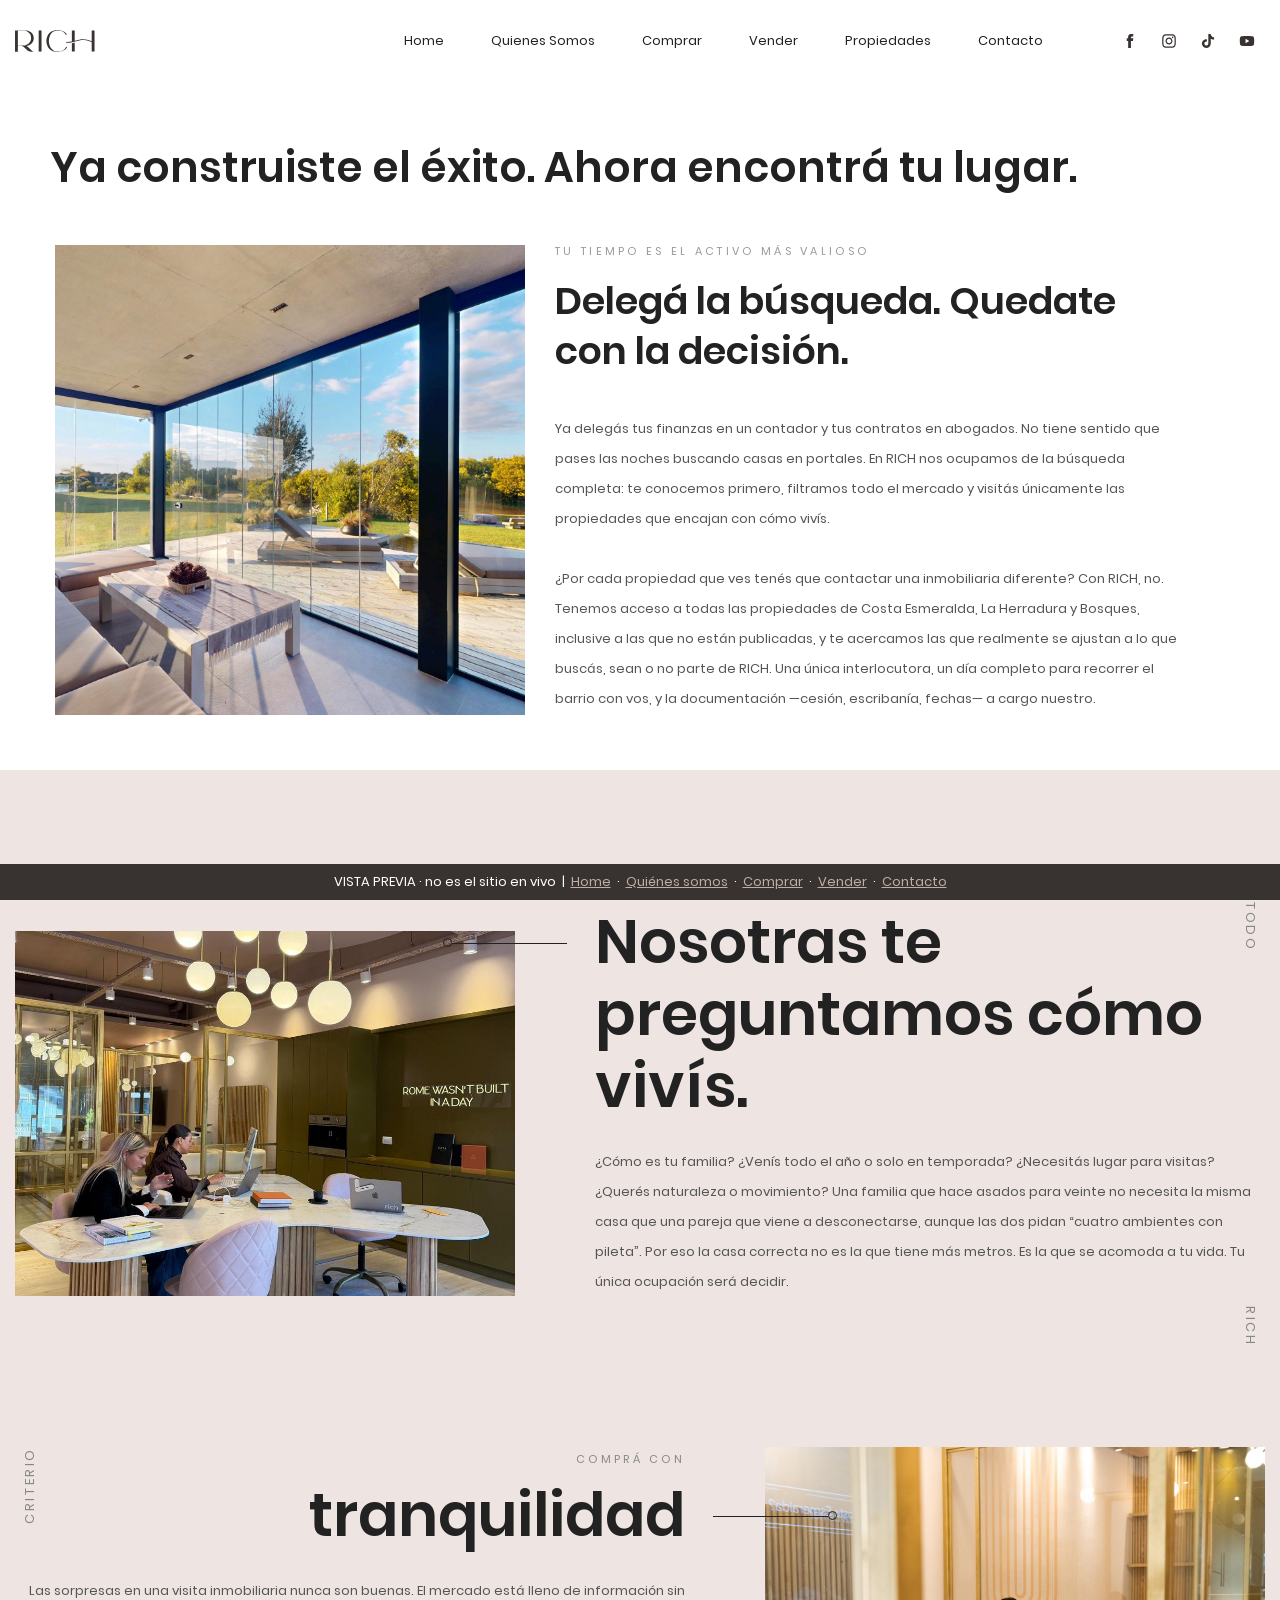
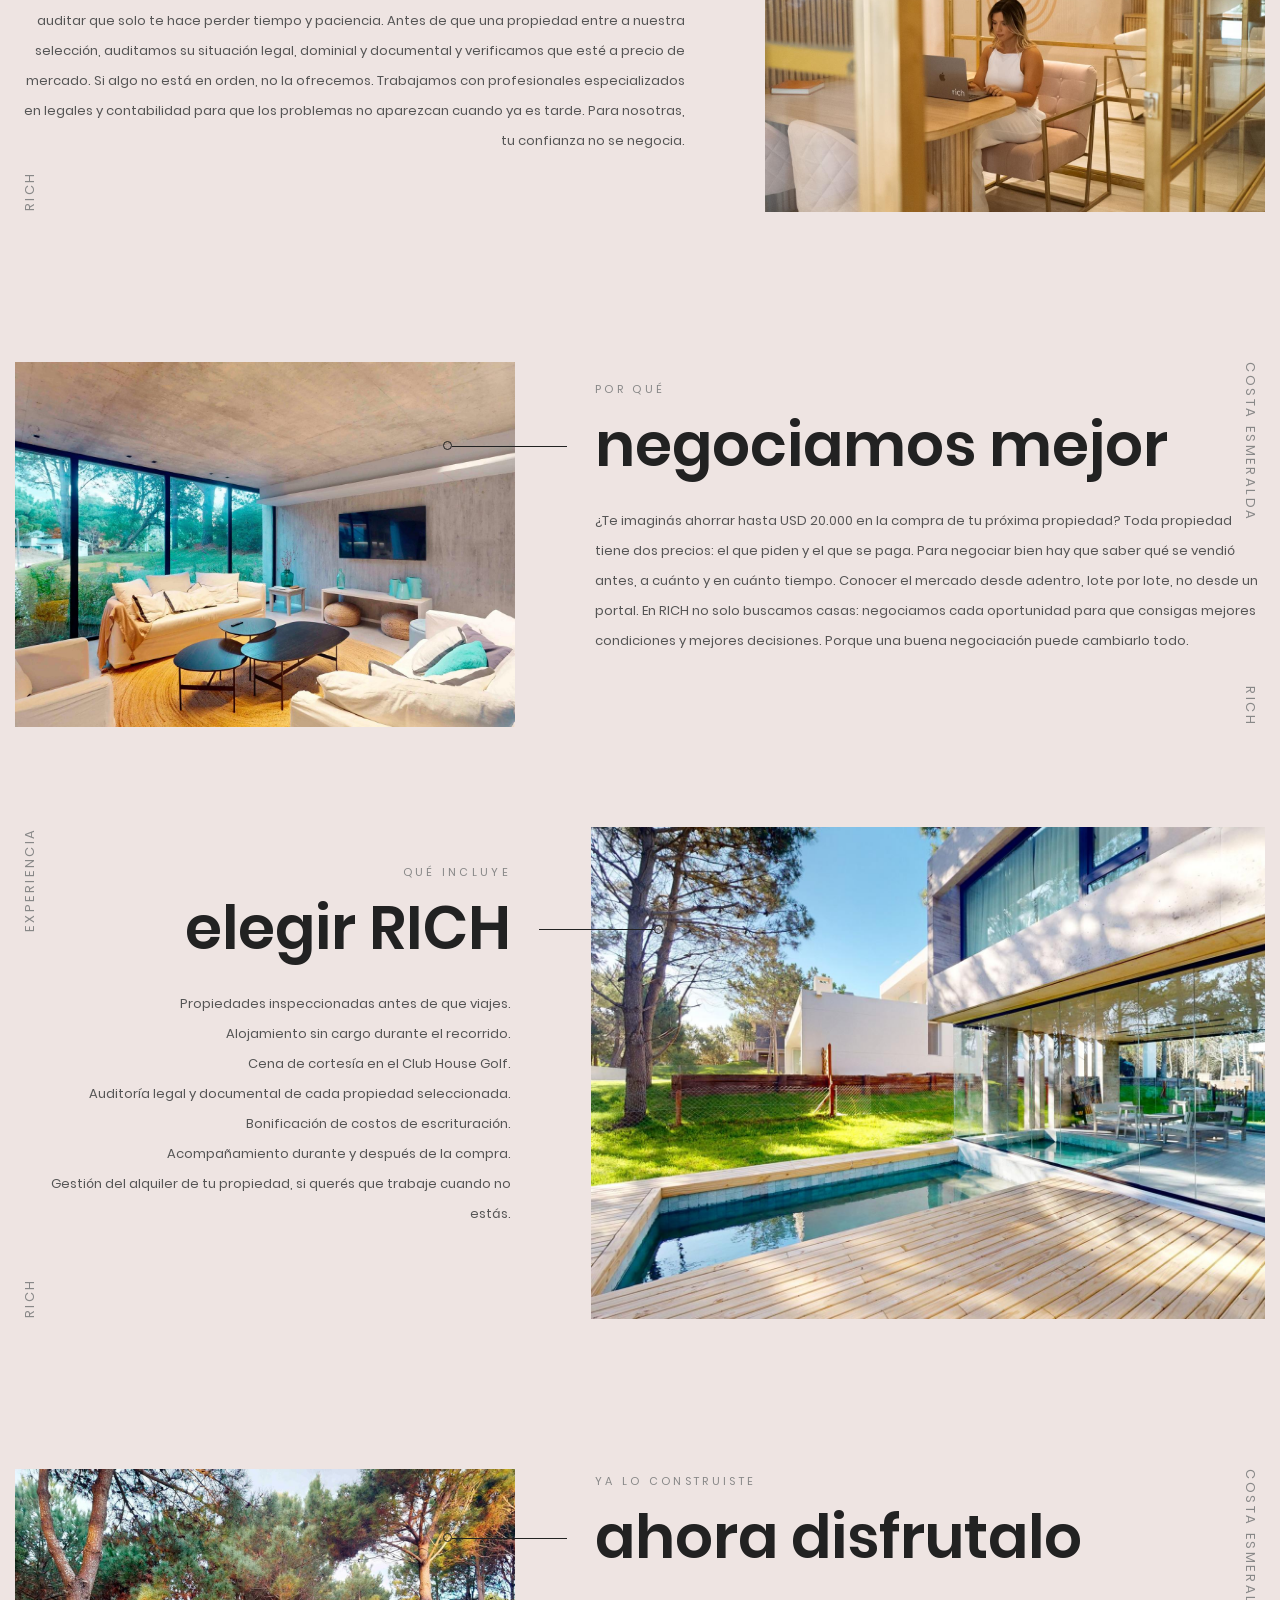
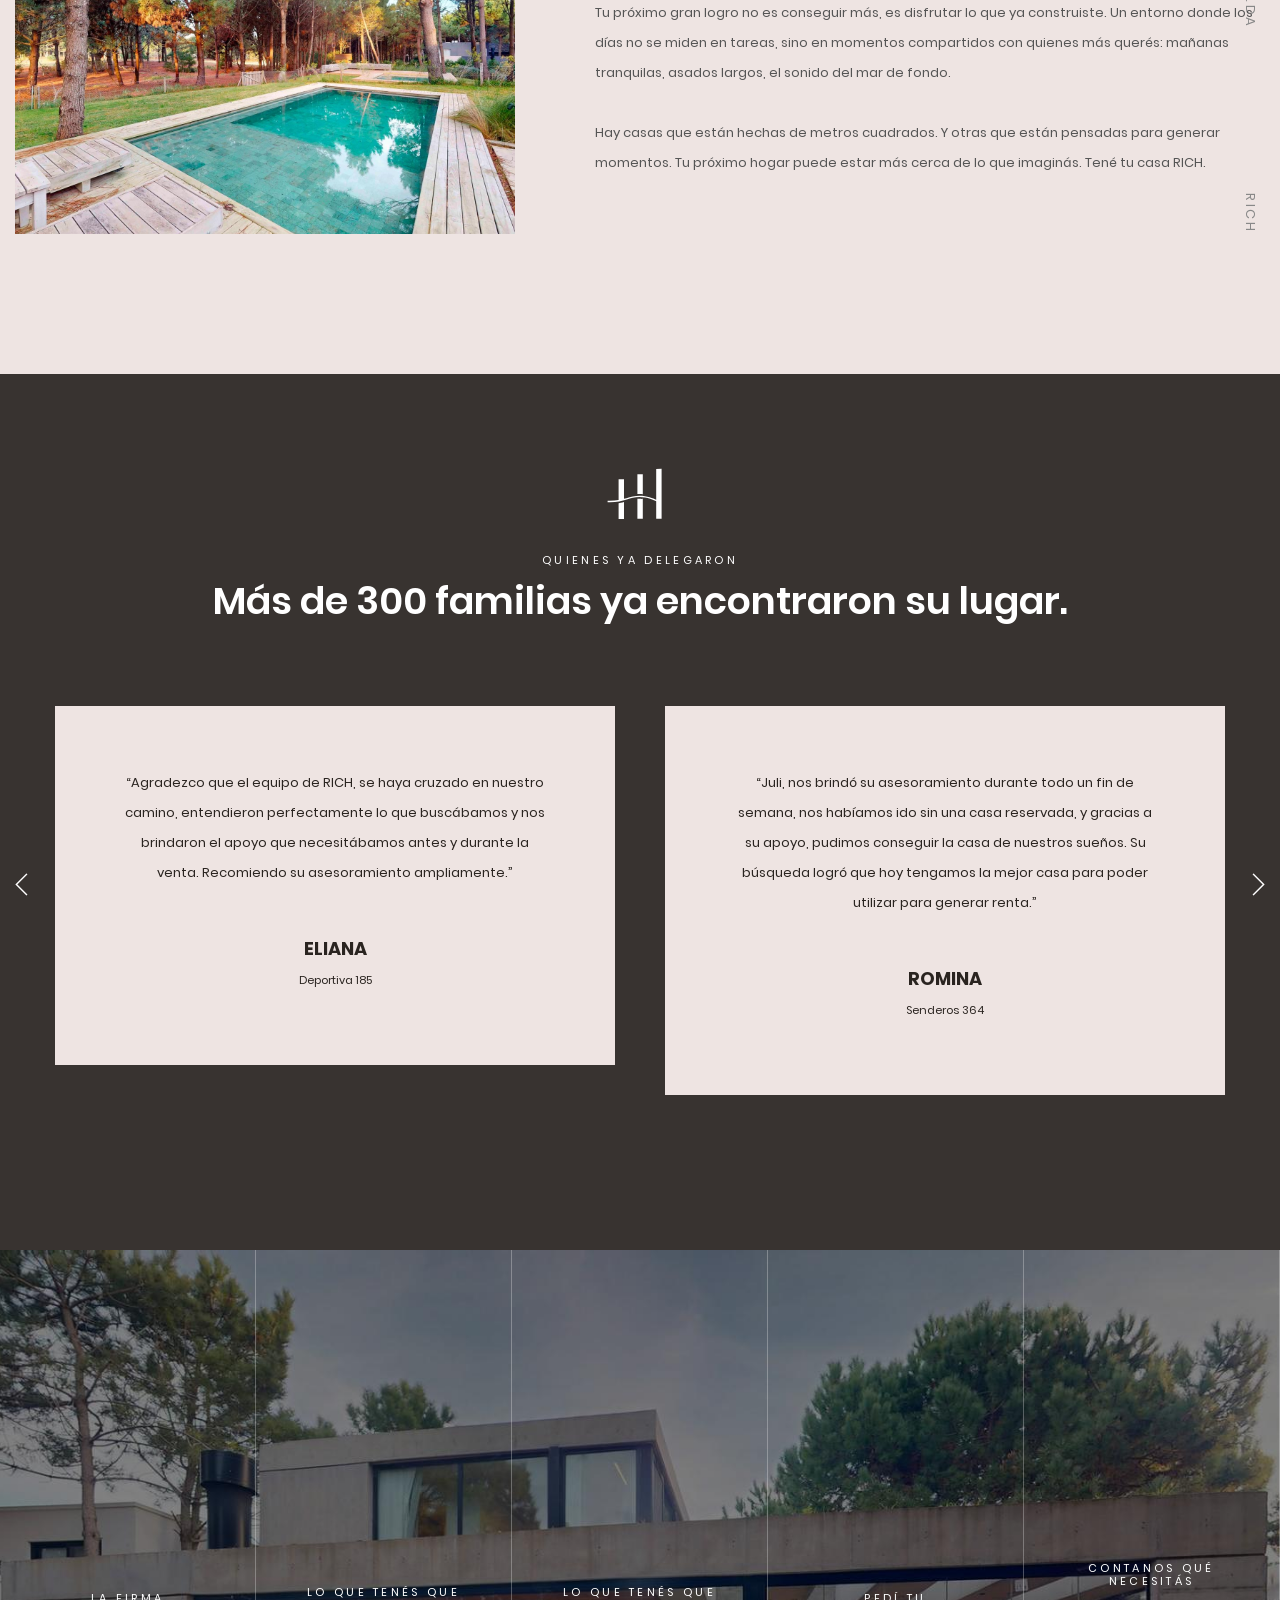
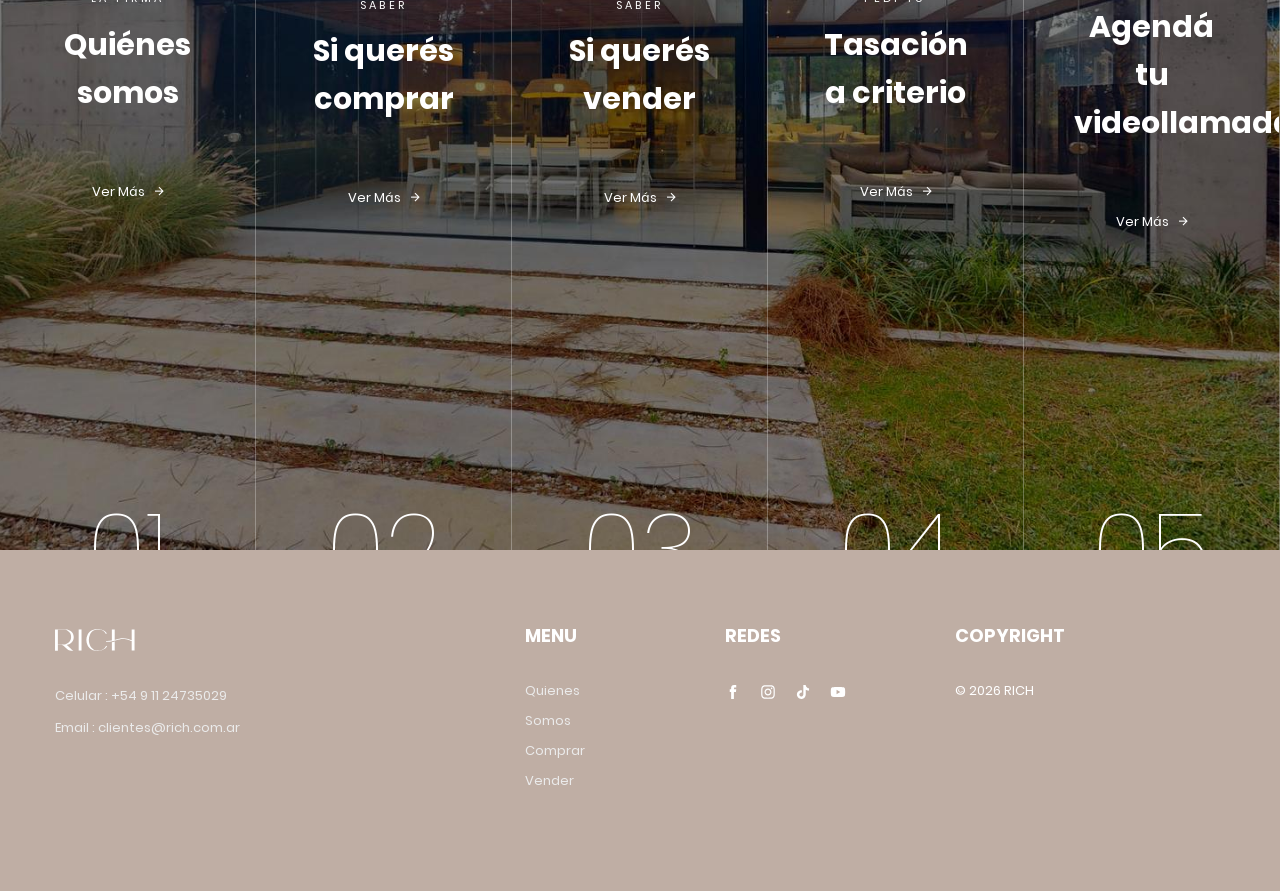
==== comprar.html @ 0009a4c0 "Vista previa somosrich.com: Home, Quiénes somos, Comprar, Vender y Contacto Co-Authored-By: Claude O" ====
<!DOCTYPE html>
<html lang="en">

<head>
            <!-- Title Page-->
        <title>Comprar · Vista previa Somos Rich</title>

        <!-- Required meta tags-->
        <meta charset="UTF-8">
        <meta name="viewport" content="width=device-width, initial-scale=1, shrink-to-fit=no">
        <meta name="description" content="Rich">
        <meta name="author" content="Rich">
        <meta name="keywords" content="Rich">
        

        <!-- Icons font CSS-->
        <link href="vendor/mdi-font/css/material-design-iconic-font.min.css" rel="stylesheet" media="all">
        <link href="vendor/font-awesome-5/css/fontawesome-all.min.css" rel="stylesheet" media="all">
        <link href="vendor/themify-font/themify-icons.css" rel="stylesheet" media="all">
        <!-- Base fonts of theme-->
        <link href="css/poppins-font.min.css" rel="stylesheet" media="all">
        <!-- Font special for pages-->

        <!-- Bootstrap CSS-->
        <link href="vendor/bootstrap-4.1/bootstrap.min.css" rel="stylesheet" media="all">

        <!-- Vendor CSS-->
        <link href="vendor/animate.css/animate.min.css" rel="stylesheet" media="all">
        <link href="vendor/css-hamburgers/hamburgers.min.css" rel="stylesheet" media="all">
        <link href="vendor/animsition/animsition.min.css" rel="stylesheet" media="all">
        <link href="vendor/slick/slick.css" rel="stylesheet" media="all">
        <link href="vendor/select2/select2.min.css" rel="stylesheet" media="all">
        <link href="vendor/revolution/css/layers.css" rel="stylesheet" />
        <link href="vendor/revolution/css/navigation.css" rel="stylesheet" />
        <link href="vendor/revolution/css/settings.css" rel="stylesheet" />

        <!-- Main CSS-->
        <link href="css/main.min.css" rel="stylesheet" media="all">
        <link href="css/custom.css" rel="stylesheet"  >

        
        <link rel="shortcut icon" href="favicon/favicon.ico">
        <link rel="apple-touch-icon" sizes="180x180" href="favicon/apple-touch-icon.png">
        <link rel="icon" type="image/png" sizes="32x32" href="favicon/favicon-32x32.png">
        <link rel="icon" type="image/png" sizes="16x16" href="favicon/favicon-16x16.png">
        <link rel="manifest" href="favicon/site.webmanifest">

       
        
    <meta name="robots" content="noindex, nofollow">
        <style>
        /* RICH 2026 - Comprar */
        .title-1,.title-2,.title-3{font-weight:600!important}
        .media-testi,.media-testi p,.media-testi .media__text,.media-testi a,.media-testi .job,.media-testi h4{color:#2a2420!important}
        #fs-container{background-image:url("assets/comprar/rich2026-tarjetas.jpg")}
        #pasos_mobile #paso_01{background-image:url("assets/rich2026-paso-01.jpg")}
        #pasos_mobile #paso_02{background-image:url("assets/rich2026-paso-02.jpg")}
        #pasos_mobile #paso_03{background-image:url("assets/rich2026-paso-03.jpg")}
        #pasos_mobile #paso_04{background-image:url("assets/rich2026-paso-04.jpg")}
        #pasos_mobile #paso_05{background-image:url("assets/rich2026-paso-05.jpg")}
    </style>
</head>

<body class="animsition js-preloader">
    
    <!-- Google Tag Manager (noscript) -->

<!-- End Google Tag Manager (noscript) -->    
    <div class="page-wrapper">
        
        <!-- HEADER-->
        <header id="header">
            <div class="header header-1 d-none d-lg-block js-header-1">
                <div class="header__bar">
                    <div class="wrap wrap--w1790">
                        <div class="container-fluid">
                            <div class="header__content">
                                <div class="logo">
                                    <a href="index.html">
                                        <img src="assets/logo-rich-gris.svg" alt="" width="80"  />
                                    </a>
                                </div>
                                <div class="header__content-right">
                                    <nav class="header-nav-menu">
                                        <ul class="menu nav-menu">
                                            <li class="menu-item">
                                                <a href="index.html">Home</a>
                                            </li>
                                            <li class="menu-item">
                                                <a href="quienes.html">Quienes Somos</a>
                                            </li>
                                            <li class="menu-item">
                                                <a href="comprar.html">Comprar</a>
                                            </li>
                                            
                                            <li class="menu-item">
                                                <a href="vender.html">Vender</a>
                                            </li>
                                            <li class="menu-item">
                                                <a href="https://www.somosrich.com/propiedades.php">Propiedades</a>
                                            </li>
                                            <li class="menu-item">
                                                <a href="contacto.html">Contacto</a>
                                            </li>
                                           
                                        </ul>
                                    </nav>
                                    <div class="header-social">
                                        <ul class="list-social">
                                            <li class="list-social__item">
                                                <a class="ic-fb" href=" https://www.facebook.com/somosrich.investmentgroup/" target="_blank">
                                                    <img src="assets/icono_facebook.svg" width="16" />
                                                </a>
                                            </li>
                                            <li class="list-social__item">
                                                <a class="ic-insta" href="https://www.instagram.com/richinvestmentgroup" target="_blank">
                                                    <img src="assets/icono_instagram.svg" width="16" />
                                                </a>
                                            </li>
                                            <li class="list-social__item">
                                                <a class="ic-twi" href="https://www.tiktok.com/@morassutjulieta" target="_blank">
                                                    <img src="assets/icono_tiktok.svg" width="16" />
                                                </a>
                                            </li>
                                            
                                            <li class="list-social__item">
                                                <a class="ic-you" href="https://www.youtube.com/@somosrich" target="_blank">
                                                    <img src="assets/icono_youtube.svg" width="16" />
                                                </a>
                                            </li>
                                            
                                        </ul>
                                    </div>
                                </div>
                            </div>
                        </div>
                    </div>
                </div>
            </div>
            <div class="header-mobile d-block d-lg-none">
                <div class="header-mobile__bar">
                    <div class="container-fluid">
                        <div class="header-mobile__bar-inner">
                            <a class="logo" href="index.html">
                                <img src="assets/logo-rich-gris.svg" alt="" width="80" />
                            </a>
                            <button class="hamburger hamburger--slider float-right" type="button">
                                <span class="hamburger-box">
                                    <span class="hamburger-inner"></span>
                                </span>
                            </button>
                        </div>
                    </div>
                </div>
                <nav class="header-nav-menu-mobile">
                    <div class="container-fluid">
                        <ul class="menu nav-menu menu-mobile">
                            <li class="menu-item">
                                <a href="index.html">Home</a>
                            </li>
                            <li class="menu-item">
                                <a href="quienes.html">Quienes Somos</a>
                            </li>
                            <li class="menu-item">
                                <a href="comprar.html">Comprar</a>
                            </li>

                            <li class="menu-item">
                                <a href="vender.html">Vender</a>
                            </li>
                            <li class="menu-item">
                                <a href="https://www.somosrich.com/propiedades.php">Propiedades</a>
                            </li>
                            <li class="menu-item">
                                <a href="contacto.html">Contacto</a>
                            </li>
                            
                        </ul>
                    </div>
                </nav>
            </div>
        </header>
        <!-- END HEADER-->
        <!-- MAIN-->
        <main id="main">

<section class="p-t-10 p-b-55">
<div class="container">
<div class="media-about">
<div class="row p-t-50 p-b-50 p-l-10 p-r-10">
<h2 class="title-2" style="font-size: 42px;">Ya construiste el éxito. Ahora encontrá tu lugar.</h2>
</div>
<div class="row">
<div class="col-lg-5">
<div class="media__img js-line">
<img alt="" src="assets/comprar/rich2026-delega.jpg"/>
</div>
</div>
<div class="col-lg-7">
<div class="media__body">
<h5 class="title-sub">TU TIEMPO ES EL ACTIVO MÁS VALIOSO</h5>
<h2 class="title-1">Delegá la búsqueda. Quedate con la decisión.</h2>
<p class="media__text" style="margin-bottom:0">Ya delegás tus finanzas en un contador y tus contratos en abogados. No tiene sentido que pases las noches buscando casas en portales. En RICH nos ocupamos de la búsqueda completa: te conocemos primero, filtramos todo el mercado y visitás únicamente las propiedades que encajan con cómo vivís.<br/><br/>¿Por cada propiedad que ves tenés que contactar una inmobiliaria diferente? Con RICH, no. Tenemos acceso a todas las propiedades de Costa Esmeralda, La Herradura y Bosques, inclusive a las que no están publicadas, y te acercamos las que realmente se ajustan a lo que buscás, sean o no parte de RICH. Una única interlocutora, un día completo para recorrer el barrio con vos, y la documentación —cesión, escribanía, fechas— a cargo nuestro.</p>
</div>
</div>
</div>
</div>
</div>
</section>

<div class="p-b-40" style="background-color: #eee4e2;">

<section class="p-t-110">
<div class="wrap wrap--w1790">
<div class="container-fluid">
<article class="media-project-3">
<div class="media__body">
<figure class="media__img">
<a href="#">
<img alt="" src="assets/comprar/rich2026-como-vivis.jpg"/>
</a>
</figure>
<span class="add">MÉTODO</span>
<span class="year">RICH</span>
<div class="media__content">
<div class="pointer"></div>
<h4 class="title-sub title-sub--c8">LAS INMOBILIARIAS TE PREGUNTAN CUÁNTOS AMBIENTES QUERÉS</h4>
<h2 class="title-3" style="text-transform: none;">Nosotras te preguntamos cómo vivís.</h2>
<p class="media__text">¿Cómo es tu familia? ¿Venís todo el año o solo en temporada? ¿Necesitás lugar para visitas? ¿Querés naturaleza o movimiento? Una familia que hace asados para veinte no necesita la misma casa que una pareja que viene a desconectarse, aunque las dos pidan “cuatro ambientes con pileta”. Por eso la casa correcta no es la que tiene más metros. Es la que se acomoda a tu vida. Tu única ocupación será decidir.</p>
</div>
</div>
</article>
</div>
</div>
</section>


<section>
<div class="wrap wrap--w1790">
<div class="container-fluid">
<article class="media-project-3 right">
<div class="media__body">
<figure class="media__img">
<a href="#">
<img alt="" src="assets/comprar/rich2026-tranquilidad.jpg"/>
</a>
</figure>
<span class="add">CRITERIO</span>
<span class="year">RICH</span>
<div class="media__content">
<div class="pointer"></div>
<h4 class="title-sub title-sub--c8">COMPRÁ CON</h4>
<h2 class="title-3" style="text-transform: none;">tranquilidad</h2>
<p class="media__text">Las sorpresas en una visita inmobiliaria nunca son buenas. El mercado está lleno de información sin auditar que solo te hace perder tiempo y paciencia. Antes de que una propiedad entre a nuestra selección, auditamos su situación legal, dominial y documental y verificamos que esté a precio de mercado. Si algo no está en orden, no la ofrecemos. Trabajamos con profesionales especializados en legales y contabilidad para que los problemas no aparezcan cuando ya es tarde. Para nosotras, tu confianza no se negocia.</p>
</div>
</div>
</article>
</div>
</div>
</section>


<section class="p-t-50">
<div class="wrap wrap--w1790">
<div class="container-fluid">
<article class="media-project-3">
<div class="media__body">
<figure class="media__img">
<a href="#">
<img alt="" src="assets/comprar/rich2026-negociamos.jpg"/>
</a>
</figure>
<span class="add">COSTA ESMERALDA</span>
<span class="year">RICH</span>
<div class="media__content">
<div class="pointer"></div>
<h4 class="title-sub title-sub--c8">POR QUÉ</h4>
<h2 class="title-3" style="text-transform: none;">negociamos mejor</h2>
<p class="media__text">¿Te imaginás ahorrar hasta USD 20.000 en la compra de tu próxima propiedad? Toda propiedad tiene dos precios: el que piden y el que se paga. Para negociar bien hay que saber qué se vendió antes, a cuánto y en cuánto tiempo. Conocer el mercado desde adentro, lote por lote, no desde un portal. En RICH no solo buscamos casas: negociamos cada oportunidad para que consigas mejores condiciones y mejores decisiones. Porque una buena negociación puede cambiarlo todo.</p>
</div>
</div>
</article>
</div>
</div>
</section>


<section>
<div class="wrap wrap--w1790">
<div class="container-fluid">
<article class="media-project-3 right">
<div class="media__body">
<figure class="media__img">
<a href="#">
<img alt="" src="assets/comprar/rich2026-elegir-rich.jpg"/>
</a>
</figure>
<span class="add">EXPERIENCIA</span>
<span class="year">RICH</span>
<div class="media__content">
<div class="pointer"></div>
<h4 class="title-sub title-sub--c8">QUÉ INCLUYE</h4>
<h2 class="title-3" style="text-transform: none;">elegir RICH</h2>
<p class="media__text">Propiedades inspeccionadas antes de que viajes.<br/>Alojamiento sin cargo durante el recorrido.<br/>Cena de cortesía en el Club House Golf.<br/>Auditoría legal y documental de cada propiedad seleccionada.<br/>Bonificación de costos de escrituración.<br/>Acompañamiento durante y después de la compra.<br/>Gestión del alquiler de tu propiedad, si querés que trabaje cuando no estás.</p>
</div>
</div>
</article>
</div>
</div>
</section>


<section class="p-t-50">
<div class="wrap wrap--w1790">
<div class="container-fluid">
<article class="media-project-3">
<div class="media__body">
<figure class="media__img">
<a href="#">
<img alt="" src="assets/comprar/rich2026-disfrutalo.jpg"/>
</a>
</figure>
<span class="add">COSTA ESMERALDA</span>
<span class="year">RICH</span>
<div class="media__content">
<div class="pointer"></div>
<h4 class="title-sub title-sub--c8">YA LO CONSTRUISTE</h4>
<h2 class="title-3" style="text-transform: none;">ahora disfrutalo</h2>
<p class="media__text">Tu próximo gran logro no es conseguir más, es disfrutar lo que ya construiste. Un entorno donde los días no se miden en tareas, sino en momentos compartidos con quienes más querés: mañanas tranquilas, asados largos, el sonido del mar de fondo.<br/><br/>Hay casas que están hechas de metros cuadrados. Y otras que están pensadas para generar momentos. Tu próximo hogar puede estar más cerca de lo que imaginás. Tené tu casa RICH.</p>
</div>
</div>
</article>
</div>
</div>
</section>

</div>

<section class="p-t-80 p-b-85" style="background-color: #383330;">
<div class="container">
<div class="section-title m-b-80">
<div style="margin-bottom: 20px;"><img alt="" src="assets/iso-rich-blanco.svg" width="80"/></div>
<h5 class="title-sub" style="color: #fff;">quienes ya delegaron</h5>
<h2 class="title-1" style="color: #fff;">Más de 300 familias ya encontraron su lugar.</h2>
</div>
<div class="slick-wrap slick-testi js-slick-wrapper" data-slick-autoplay="true" data-slick-customnav="true" data-slick-lg="2" data-slick-md="1" data-slick-sm="1" data-slick-xl="2" data-slick-xs="1">
<div class="slick-wrap-content">
<div class="slick-content js-slick-content">
<div class="slick-item">
<div class="media-testi" style="background-color: #eee4e2;">
<p class="media__text">“Agradezco que el equipo de RICH, se haya cruzado en nuestro camino, entendieron perfectamente lo que buscábamos y nos brindaron el apoyo que necesitábamos antes y durante la venta. Recomiendo su asesoramiento ampliamente.”</p>
<div class="media__title">
<h4 class="name">
<a href="#">Eliana</a>
</h4>
<span class="job">Deportiva 185</span>
</div>
</div>
</div>
<div class="slick-item">
<div class="media-testi" style="background-color: #eee4e2;">
<p class="media__text">“Juli, nos brindó su asesoramiento durante todo un fin de semana, nos habíamos ido sin una casa reservada, y gracias a su apoyo, pudimos conseguir la casa de nuestros sueños. Su búsqueda logró que hoy tengamos la mejor casa para poder utilizar para generar renta.”</p>
<div class="media__title">
<h4 class="name">
<a href="#">Romina</a>
</h4>
<span class="job">Senderos 364</span>
</div>
</div>
</div>
<div class="slick-item">
<div class="media-testi" style="background-color: #eee4e2;">
<p class="media__text">“La experiencia con los chicos fue sorprendente. Lo primero que nos dijeron fue que necesitaban hablar con nosotros para conocernos, saber nuestros gustos y poder encontrar lo que ¡estábamos buscando! y así en 2 semanas ya ¡nos estaban negociando “la casa“ seleccionada!.</p>
<div class="media__title">
<h4 class="name">
<a href="#">Leticia</a>
</h4>
<span class="job"> Senderos IV 523</span>
</div>
</div>
</div>
<div class="slick-item">
<div class="media-testi" style="background-color: #eee4e2;">
<p class="media__text">“Una experiencia de las que nos gustan: atención de lujo y, lo más lindo, disfrutable. Odiamos las vueltas y en menos de una semana teníamos toda la operación cerrada.”</p>
<div class="media__title">
<h4 class="name">
<a href="#">Maxi</a>
</h4>
<span class="job">Senderos III 217</span>
</div>
</div>
</div>
</div>
</div>
<div class="slick__nav arrows-1">
<i class="slick-prev slick-arrow js-slick-prev ti-angle-left" style="color: #FFF;"></i>
<i class="slick-next slick-arrow js-slick-next ti-angle-right" style="color: #FFF;"></i>
</div>
</div>
</div>
</section>

<div class="view_mobile">
<section id="pasos_mobile">
<div class="media-project-hover" id="paso_01">
<div class="bg-overlay"></div>
<div class="media__body">
<h5 class="media__sub-title title-sub">LA FIRMA</h5>
<h3 class="media__title">
<a href="quienes.html">Quiénes somos</a>
</h3>
<a class="link" href="quienes.html">Ver más
                            <i class="zmdi zmdi-arrow-right"></i>
</a>
</div>
<span class="media__number">01</span>
</div>
<div class="media-project-hover" id="paso_02">
<div class="bg-overlay"></div>
<div class="media__body">
<h5 class="media__sub-title title-sub">DELEGÁ LA BÚSQUEDA</h5>
<h3 class="media__title">
<a href="comprar.html">Si querés comprar</a>
</h3>
<a class="link" href="comprar.html">Ver más
                            <i class="zmdi zmdi-arrow-right"></i>
</a>
</div>
<span class="media__number">02</span>
</div>
<div class="media-project-hover" id="paso_03">
<div class="bg-overlay"></div>
<div class="media__body">
<h5 class="media__sub-title title-sub">LO QUE TENÉS QUE SABER</h5>
<h3 class="media__title">
<a href="vender.html">Si querés vender</a>
</h3>
<a class="link" href="vender.html">Ver más
                            <i class="zmdi zmdi-arrow-right"></i>
</a>
</div>
<span class="media__number">03</span>
</div>
<div class="media-project-hover" id="paso_04">
<div class="bg-overlay"></div>
<div class="media__body">
<h5 class="media__sub-title title-sub">PEDÍ TU</h5>
<h3 class="media__title">
<a href="vender.html#tasaciones">Tasación a criterio</a>
</h3>
<a class="link" href="vender.html#tasaciones">Ver más
                            <i class="zmdi zmdi-arrow-right"></i>
</a>
</div>
<span class="media__number">04</span>
</div>
<div class="media-project-hover" id="paso_05">
<div class="bg-overlay"></div>
<div class="media__body">
<h5 class="media__sub-title title-sub">CONTANOS QUÉ NECESITÁS</h5>
<h3 class="media__title">
<a href="contacto.html">Agendá tu videollamada</a>
</h3>
<a class="link" href="contacto.html">Ver más
                            <i class="zmdi zmdi-arrow-right"></i>
</a>
</div>
<span class="media__number">05</span>
</div>
</section>
</div>
<div class="view_desktop">
<section id="fs-container">
<div class="media-project-hover" data-background="assets/comprar/rich2026-tarjetas.jpg">
<div class="bg-overlay"></div>
<div class="media__body">
<h5 class="media__sub-title title-sub">LA FIRMA</h5>
<h3 class="media__title">
<a href="quienes.html">Quiénes somos</a>
</h3>
<a class="link" href="quienes.html">Ver más
                            <i class="zmdi zmdi-arrow-right"></i>
</a>
</div>
<span class="media__number">01</span>
</div>
<div class="media-project-hover" data-background="assets/comprar/rich2026-tarjetas.jpg">
<div class="bg-overlay"></div>
<div class="media__body">
<h5 class="media__sub-title title-sub">LO QUE TENÉS QUE SABER</h5>
<h3 class="media__title">
<a href="comprar.html">Si querés comprar</a>
</h3>
<a class="link" href="comprar.html">Ver más
                            <i class="zmdi zmdi-arrow-right"></i>
</a>
</div>
<span class="media__number">02</span>
</div>
<div class="media-project-hover" data-background="assets/comprar/rich2026-tarjetas.jpg">
<div class="bg-overlay"></div>
<div class="media__body">
<h5 class="media__sub-title title-sub">LO QUE TENÉS QUE SABER</h5>
<h3 class="media__title">
<a href="vender.html">Si querés vender</a>
</h3>
<a class="link" href="vender.html">Ver más
                            <i class="zmdi zmdi-arrow-right"></i>
</a>
</div>
<span class="media__number">03</span>
</div>
<div class="media-project-hover" data-background="assets/comprar/rich2026-tarjetas.jpg">
<div class="bg-overlay"></div>
<div class="media__body">
<h5 class="media__sub-title title-sub">PEDÍ TU</h5>
<h3 class="media__title">
<a href="vender.html#tasaciones">Tasación a criterio</a>
</h3>
<a class="link" href="vender.html#tasaciones">Ver más
                            <i class="zmdi zmdi-arrow-right"></i>
</a>
</div>
<span class="media__number">04</span>
</div>
<div class="media-project-hover" data-background="assets/comprar/rich2026-tarjetas.jpg">
<div class="bg-overlay"></div>
<div class="media__body">
<h5 class="media__sub-title title-sub">CONTANOS QUÉ NECESITÁS</h5>
<h3 class="media__title">
<a href="contacto.html">Agendá tu videollamada</a>
</h3>
<a class="link" href="contacto.html">Ver más
                            <i class="zmdi zmdi-arrow-right"></i>
</a>
</div>
<span class="media__number">05</span>
</div>
</section>
</div>
</main>
        <!-- END MAIN-->

        <!-- FOOTER-->
        <footer class="footer" style="background-color: #bfaea4; background-image: none;">
            <div class="container">
                <div class="row">
                    <div class="col-lg-4 col-md-6">
                        <div class="footer-col">
                            <div class="widget m-b-25">
                                <a href="#">
                                    <img src="assets/logo-rich-blanco.svg" alt="" width="80" />
                                </a>
                            </div>
                            <div class="widget widget-address">
                                <ul>
                                    <li>Celular :  +54 9 11 24735029</li>
                                    <li>Email  :  clientes@rich.com.ar</li>
                                </ul>
                            </div>
                        </div>
                    </div>
                    <div class="col-lg-2 col-md-6">
                        <div class="footer-col p-l-70 p-md-l-0">
                            <div class="widget widget_pages">
                                <h4 class="widget-title">Menu</h4>
                                <ul>
                                    <li>
                                        <a href="quienes.html">Quienes Somos</a>
                                    </li>
                                    <li>
                                        <a href="comprar.html">Comprar</a>
                                    </li>
                                    <li>
                                        <a href="vender.html">Vender</a>
                                    </li>
                                </ul>
                            </div>
                        </div>
                    </div>
                    <div class="col-lg-3 col-md-6">
                        <div class="footer-col p-l-70 p-md-l-0">
                            <h4 class="widget-title">Redes</h4>
                            <div class="widget widget_socials">
                                <ul class="list-social list-social-2">
                                    <li class="list-social__item">
                                        <a class="ic-fb" href=" https://www.facebook.com/somosrich.investmentgroup/" target="_blank">
                                            <img src="assets/icono_facebook_blanco.svg" width="16" />
                                        </a>
                                    </li>
                                    <li class="list-social__item">
                                        <a class="ic-insta" href="https://www.instagram.com/richinvestmentgroup" target="_blank">
                                            <img src="assets/icono_instagram_blanco.svg" width="16" />
                                        </a>
                                    </li>
                                    <li class="list-social__item">
                                        <a class="ic-twi" href="https://www.tiktok.com/@morassutjulieta" target="_blank">
                                            <img src="assets/icono_tiktok_blanco.svg" width="16" />
                                        </a>
                                    </li>
                                    
                                    <li class="list-social__item">
                                        <a class="ic-you" href="https://www.youtube.com/@somosrich" target="_blank">
                                            <img src="assets/icono_youtube_blanco.svg" width="16" />
                                        </a>
                                    </li>
                                    
                                </ul>
                            </div>
                        </div>
                    </div>
                    <div class="col-lg-3 col-md-6">
                        <div class="footer-col">
                            <div class="widget widget_text">
                                <h4 class="widget-title">copyright</h4>
                                <p>© 2026 RICH</p>
                            </div>
                        </div>
                    </div>
                </div>
            </div>
        </footer>
        <!-- END FOOTER-->    </div>

        <!-- Jquery JS-->
    <script src="vendor/jquery/jquery.min.js"></script>
    <!-- Bootstrap JS-->
    <script src="vendor/bootstrap-4.1/bootstrap.min.js"></script>
    <!-- Vendor JS-->
    <script src="vendor/animsition/animsition.min.js"></script>
    <script src="vendor/slick/slick.min.js"></script>
    <script src="vendor/waypoints/jquery.waypoints.min.js"></script>
    <script src="vendor/wow/wow.min.js"></script>
    <script src="vendor/jquery.counterup/jquery.counterup.min.js"></script>
    <script src="vendor/isotope/isotope.pkgd.min.js"></script>
    <script src="vendor/isotope/imagesloaded.pkgd.min.js"></script>
    <script src="vendor/matchHeight/jquery.matchHeight-min.js"></script>
    <script src="vendor/select2/select2.min.js"></script>
    <script src="vendor/sweetalert/sweetalert.min.js"></script>
    <script src="vendor/noUiSlider/nouislider.min.js"></script>
    <script type="text/javascript" src="vendor/revolution/js/jquery.themepunch.tools.min.js"></script>
    <script type="text/javascript" src="vendor/revolution/js/jquery.themepunch.revolution.min.js"></script>
    <!--
    | (Load Extensions only on Local File Systems !
    | The following part can be removed on Server for On Demand Loading)
    -->
    <script type="text/javascript" src="vendor/revolution/js/extensions/revolution.extension.video.min.js"></script>
    <script type="text/javascript" src="vendor/revolution/js/extensions/revolution.extension.slideanims.min.js"></script>
    <script type="text/javascript" src="vendor/revolution/js/extensions/revolution.extension.actions.min.js"></script>
    <script type="text/javascript" src="vendor/revolution/js/extensions/revolution.extension.layeranimation.min.js"></script>
    <script type="text/javascript" src="vendor/revolution/js/extensions/revolution.extension.kenburn.min.js"></script>
    <script type="text/javascript" src="vendor/revolution/js/extensions/revolution.extension.navigation.min.js"></script>
    <script type="text/javascript" src="vendor/revolution/js/extensions/revolution.extension.migration.min.js"></script>
    <script type="text/javascript" src="vendor/revolution/js/extensions/revolution.extension.parallax.min.js"></script>
    <script type="text/javascript" src="vendor/revolution/js/extensions/revolution.extension.carousel.min.js"></script>
    <!-- Config Revolution Slider-->
    <script type="text/javascript" src="js/config-revolution.min.js"></script>

    <!-- Main JS-->
    <script src="js/global.js"></script>
<div style="position:fixed;bottom:0;left:0;right:0;z-index:2147483647;background:#383330;color:#fff;font:13px Poppins,sans-serif;padding:8px 16px calc(8px + env(safe-area-inset-bottom,0px));text-align:center">VISTA PREVIA · no es el sitio en vivo &nbsp;|&nbsp; <a style="color:#bfaea4;text-decoration:underline" href="index.html">Home</a> &nbsp;·&nbsp; <a style="color:#bfaea4;text-decoration:underline" href="quienes.html">Quiénes somos</a> &nbsp;·&nbsp; <a style="color:#bfaea4;text-decoration:underline" href="comprar.html">Comprar</a> &nbsp;·&nbsp; <a style="color:#bfaea4;text-decoration:underline" href="vender.html">Vender</a> &nbsp;·&nbsp; <a style="color:#bfaea4;text-decoration:underline" href="contacto.html">Contacto</a></div>
</body>

</html>
<!-- end document-->
---- vendor/mdi-font/css/material-design-iconic-font.min.css ----
@font-face{font-family:Material-Design-Iconic-Font;src:url(../fonts/Material-Design-Iconic-Font.woff2?v=2.2.0) format('woff2'),url(../fonts/Material-Design-Iconic-Font.woff?v=2.2.0) format('woff'),url(../fonts/Material-Design-Iconic-Font.ttf?v=2.2.0) format('truetype')}.zmdi{display:inline-block;font:normal normal normal 14px/1 'Material-Design-Iconic-Font';font-size:inherit;text-rendering:auto;-webkit-font-smoothing:antialiased;-moz-osx-font-smoothing:grayscale}.zmdi-hc-lg{font-size:1.33333333em;line-height:.75em;vertical-align:-15%}.zmdi-hc-2x{font-size:2em}.zmdi-hc-3x{font-size:3em}.zmdi-hc-4x{font-size:4em}.zmdi-hc-5x{font-size:5em}.zmdi-hc-fw{width:1.28571429em;text-align:center}.zmdi-hc-ul{padding-left:0;margin-left:2.14285714em;list-style-type:none}.zmdi-hc-ul>li{position:relative}.zmdi-hc-li{position:absolute;left:-2.14285714em;width:2.14285714em;top:.14285714em;text-align:center}.zmdi-hc-li.zmdi-hc-lg{left:-1.85714286em}.zmdi-hc-border{padding:.1em .25em;border:solid .1em #9e9e9e;border-radius:2px}.zmdi-hc-border-circle{padding:.1em .25em;border:solid .1em #9e9e9e;border-radius:50%}.zmdi.pull-left{float:left;margin-right:.15em}.zmdi.pull-right{float:right;margin-left:.15em}.zmdi-hc-spin{-webkit-animation:zmdi-spin 1.5s infinite linear;animation:zmdi-spin 1.5s infinite linear}.zmdi-hc-spin-reverse{-webkit-animation:zmdi-spin-reverse 1.5s infinite linear;animation:zmdi-spin-reverse 1.5s infinite linear}@-webkit-keyframes zmdi-spin{0%{-webkit-transform:rotate(0deg);transform:rotate(0deg)}100%{-webkit-transform:rotate(359deg);transform:rotate(359deg)}}@keyframes zmdi-spin{0%{-webkit-transform:rotate(0deg);transform:rotate(0deg)}100%{-webkit-transform:rotate(359deg);transform:rotate(359deg)}}@-webkit-keyframes zmdi-spin-reverse{0%{-webkit-transform:rotate(0deg);transform:rotate(0deg)}100%{-webkit-transform:rotate(-359deg);transform:rotate(-359deg)}}@keyframes zmdi-spin-reverse{0%{-webkit-transform:rotate(0deg);transform:rotate(0deg)}100%{-webkit-transform:rotate(-359deg);transform:rotate(-359deg)}}.zmdi-hc-rotate-90{-webkit-transform:rotate(90deg);-ms-transform:rotate(90deg);transform:rotate(90deg)}.zmdi-hc-rotate-180{-webkit-transform:rotate(180deg);-ms-transform:rotate(180deg);transform:rotate(180deg)}.zmdi-hc-rotate-270{-webkit-transform:rotate(270deg);-ms-transform:rotate(270deg);transform:rotate(270deg)}.zmdi-hc-flip-horizontal{-webkit-transform:scale(-1,1);-ms-transform:scale(-1,1);transform:scale(-1,1)}.zmdi-hc-flip-vertical{-webkit-transform:scale(1,-1);-ms-transform:scale(1,-1);transform:scale(1,-1)}.zmdi-hc-stack{position:relative;display:inline-block;width:2em;height:2em;line-height:2em;vertical-align:middle}.zmdi-hc-stack-1x,.zmdi-hc-stack-2x{position:absolute;left:0;width:100%;text-align:center}.zmdi-hc-stack-1x{line-height:inherit}.zmdi-hc-stack-2x{font-size:2em}.zmdi-hc-inverse{color:#fff}.zmdi-3d-rotation:before{content:'\f101'}.zmdi-airplane-off:before{content:'\f102'}.zmdi-airplane:before{content:'\f103'}.zmdi-album:before{content:'\f104'}.zmdi-archive:before{content:'\f105'}.zmdi-assignment-account:before{content:'\f106'}.zmdi-assignment-alert:before{content:'\f107'}.zmdi-assignment-check:before{content:'\f108'}.zmdi-assignment-o:before{content:'\f109'}.zmdi-assignment-return:before{content:'\f10a'}.zmdi-assignment-returned:before{content:'\f10b'}.zmdi-assignment:before{content:'\f10c'}.zmdi-attachment-alt:before{content:'\f10d'}.zmdi-attachment:before{content:'\f10e'}.zmdi-audio:before{content:'\f10f'}.zmdi-badge-check:before{content:'\f110'}.zmdi-balance-wallet:before{content:'\f111'}.zmdi-balance:before{content:'\f112'}.zmdi-battery-alert:before{content:'\f113'}.zmdi-battery-flash:before{content:'\f114'}.zmdi-battery-unknown:before{content:'\f115'}.zmdi-battery:before{content:'\f116'}.zmdi-bike:before{content:'\f117'}.zmdi-block-alt:before{content:'\f118'}.zmdi-block:before{content:'\f119'}.zmdi-boat:before{content:'\f11a'}.zmdi-book-image:before{content:'\f11b'}.zmdi-book:before{content:'\f11c'}.zmdi-bookmark-outline:before{content:'\f11d'}.zmdi-bookmark:before{content:'\f11e'}.zmdi-brush:before{content:'\f11f'}.zmdi-bug:before{content:'\f120'}.zmdi-bus:before{content:'\f121'}.zmdi-cake:before{content:'\f122'}.zmdi-car-taxi:before{content:'\f123'}.zmdi-car-wash:before{content:'\f124'}.zmdi-car:before{content:'\f125'}.zmdi-card-giftcard:before{content:'\f126'}.zmdi-card-membership:before{content:'\f127'}.zmdi-card-travel:before{content:'\f128'}.zmdi-card:before{content:'\f129'}.zmdi-case-check:before{content:'\f12a'}.zmdi-case-download:before{content:'\f12b'}.zmdi-case-play:before{content:'\f12c'}.zmdi-case:before{content:'\f12d'}.zmdi-cast-connected:before{content:'\f12e'}.zmdi-cast:before{content:'\f12f'}.zmdi-chart-donut:before{content:'\f130'}.zmdi-chart:before{content:'\f131'}.zmdi-city-alt:before{content:'\f132'}.zmdi-city:before{content:'\f133'}.zmdi-close-circle-o:before{content:'\f134'}.zmdi-close-circle:before{content:'\f135'}.zmdi-close:before{content:'\f136'}.zmdi-cocktail:before{content:'\f137'}.zmdi-code-setting:before{content:'\f138'}.zmdi-code-smartphone:before{content:'\f139'}.zmdi-code:before{content:'\f13a'}.zmdi-coffee:before{content:'\f13b'}.zmdi-collection-bookmark:before{content:'\f13c'}.zmdi-collection-case-play:before{content:'\f13d'}.zmdi-collection-folder-image:before{content:'\f13e'}.zmdi-collection-image-o:before{content:'\f13f'}.zmdi-collection-image:before{content:'\f140'}.zmdi-collection-item-1:before{content:'\f141'}.zmdi-collection-item-2:before{content:'\f142'}.zmdi-collection-item-3:before{content:'\f143'}.zmdi-collection-item-4:before{content:'\f144'}.zmdi-collection-item-5:before{content:'\f145'}.zmdi-collection-item-6:before{content:'\f146'}.zmdi-collection-item-7:before{content:'\f147'}.zmdi-collection-item-8:before{content:'\f148'}.zmdi-collection-item-9-plus:before{content:'\f149'}.zmdi-collection-item-9:before{content:'\f14a'}.zmdi-collection-item:before{content:'\f14b'}.zmdi-collection-music:before{content:'\f14c'}.zmdi-collection-pdf:before{content:'\f14d'}.zmdi-collection-plus:before{content:'\f14e'}.zmdi-collection-speaker:before{content:'\f14f'}.zmdi-collection-text:before{content:'\f150'}.zmdi-collection-video:before{content:'\f151'}.zmdi-compass:before{content:'\f152'}.zmdi-cutlery:before{content:'\f153'}.zmdi-delete:before{content:'\f154'}.zmdi-dialpad:before{content:'\f155'}.zmdi-dns:before{content:'\f156'}.zmdi-drink:before{content:'\f157'}.zmdi-edit:before{content:'\f158'}.zmdi-email-open:before{content:'\f159'}.zmdi-email:before{content:'\f15a'}.zmdi-eye-off:before{content:'\f15b'}.zmdi-eye:before{content:'\f15c'}.zmdi-eyedropper:before{content:'\f15d'}.zmdi-favorite-outline:before{content:'\f15e'}.zmdi-favorite:before{content:'\f15f'}.zmdi-filter-list:before{content:'\f160'}.zmdi-fire:before{content:'\f161'}.zmdi-flag:before{content:'\f162'}.zmdi-flare:before{content:'\f163'}.zmdi-flash-auto:before{content:'\f164'}.zmdi-flash-off:before{content:'\f165'}.zmdi-flash:before{content:'\f166'}.zmdi-flip:before{content:'\f167'}.zmdi-flower-alt:before{content:'\f168'}.zmdi-flower:before{content:'\f169'}.zmdi-font:before{content:'\f16a'}.zmdi-fullscreen-alt:before{content:'\f16b'}.zmdi-fullscreen-exit:before{content:'\f16c'}.zmdi-fullscreen:before{content:'\f16d'}.zmdi-functions:before{content:'\f16e'}.zmdi-gas-station:before{content:'\f16f'}.zmdi-gesture:before{content:'\f170'}.zmdi-globe-alt:before{content:'\f171'}.zmdi-globe-lock:before{content:'\f172'}.zmdi-globe:before{content:'\f173'}.zmdi-graduation-cap:before{content:'\f174'}.zmdi-home:before{content:'\f175'}.zmdi-hospital-alt:before{content:'\f176'}.zmdi-hospital:before{content:'\f177'}.zmdi-hotel:before{content:'\f178'}.zmdi-hourglass-alt:before{content:'\f179'}.zmdi-hourglass-outline:before{content:'\f17a'}.zmdi-hourglass:before{content:'\f17b'}.zmdi-http:before{content:'\f17c'}.zmdi-image-alt:before{content:'\f17d'}.zmdi-image-o:before{content:'\f17e'}.zmdi-image:before{content:'\f17f'}.zmdi-inbox:before{content:'\f180'}.zmdi-invert-colors-off:before{content:'\f181'}.zmdi-invert-colors:before{content:'\f182'}.zmdi-key:before{content:'\f183'}.zmdi-label-alt-outline:before{content:'\f184'}.zmdi-label-alt:before{content:'\f185'}.zmdi-label-heart:before{content:'\f186'}.zmdi-label:before{content:'\f187'}.zmdi-labels:before{content:'\f188'}.zmdi-lamp:before{content:'\f189'}.zmdi-landscape:before{content:'\f18a'}.zmdi-layers-off:before{content:'\f18b'}.zmdi-layers:before{content:'\f18c'}.zmdi-library:before{content:'\f18d'}.zmdi-link:before{content:'\f18e'}.zmdi-lock-open:before{content:'\f18f'}.zmdi-lock-outline:before{content:'\f190'}.zmdi-lock:before{content:'\f191'}.zmdi-mail-reply-all:before{content:'\f192'}.zmdi-mail-reply:before{content:'\f193'}.zmdi-mail-send:before{content:'\f194'}.zmdi-mall:before{content:'\f195'}.zmdi-map:before{content:'\f196'}.zmdi-menu:before{content:'\f197'}.zmdi-money-box:before{content:'\f198'}.zmdi-money-off:before{content:'\f199'}.zmdi-money:before{content:'\f19a'}.zmdi-more-vert:before{content:'\f19b'}.zmdi-more:before{content:'\f19c'}.zmdi-movie-alt:before{content:'\f19d'}.zmdi-movie:before{content:'\f19e'}.zmdi-nature-people:before{content:'\f19f'}.zmdi-nature:before{content:'\f1a0'}.zmdi-navigation:before{content:'\f1a1'}.zmdi-open-in-browser:before{content:'\f1a2'}.zmdi-open-in-new:before{content:'\f1a3'}.zmdi-palette:before{content:'\f1a4'}.zmdi-parking:before{content:'\f1a5'}.zmdi-pin-account:before{content:'\f1a6'}.zmdi-pin-assistant:before{content:'\f1a7'}.zmdi-pin-drop:before{content:'\f1a8'}.zmdi-pin-help:before{content:'\f1a9'}.zmdi-pin-off:before{content:'\f1aa'}.zmdi-pin:before{content:'\f1ab'}.zmdi-pizza:before{content:'\f1ac'}.zmdi-plaster:before{content:'\f1ad'}.zmdi-power-setting:before{content:'\f1ae'}.zmdi-power:before{content:'\f1af'}.zmdi-print:before{content:'\f1b0'}.zmdi-puzzle-piece:before{content:'\f1b1'}.zmdi-quote:before{content:'\f1b2'}.zmdi-railway:before{content:'\f1b3'}.zmdi-receipt:before{content:'\f1b4'}.zmdi-refresh-alt:before{content:'\f1b5'}.zmdi-refresh-sync-alert:before{content:'\f1b6'}.zmdi-refresh-sync-off:before{content:'\f1b7'}.zmdi-refresh-sync:before{content:'\f1b8'}.zmdi-refresh:before{content:'\f1b9'}.zmdi-roller:before{content:'\f1ba'}.zmdi-ruler:before{content:'\f1bb'}.zmdi-scissors:before{content:'\f1bc'}.zmdi-screen-rotation-lock:before{content:'\f1bd'}.zmdi-screen-rotation:before{content:'\f1be'}.zmdi-search-for:before{content:'\f1bf'}.zmdi-search-in-file:before{content:'\f1c0'}.zmdi-search-in-page:before{content:'\f1c1'}.zmdi-search-replace:before{content:'\f1c2'}.zmdi-search:before{content:'\f1c3'}.zmdi-seat:before{content:'\f1c4'}.zmdi-settings-square:before{content:'\f1c5'}.zmdi-settings:before{content:'\f1c6'}.zmdi-shield-check:before{content:'\f1c7'}.zmdi-shield-security:before{content:'\f1c8'}.zmdi-shopping-basket:before{content:'\f1c9'}.zmdi-shopping-cart-plus:before{content:'\f1ca'}.zmdi-shopping-cart:before{content:'\f1cb'}.zmdi-sign-in:before{content:'\f1cc'}.zmdi-sort-amount-asc:before{content:'\f1cd'}.zmdi-sort-amount-desc:before{content:'\f1ce'}.zmdi-sort-asc:before{content:'\f1cf'}.zmdi-sort-desc:before{content:'\f1d0'}.zmdi-spellcheck:before{content:'\f1d1'}.zmdi-storage:before{content:'\f1d2'}.zmdi-store-24:before{content:'\f1d3'}.zmdi-store:before{content:'\f1d4'}.zmdi-subway:before{content:'\f1d5'}.zmdi-sun:before{content:'\f1d6'}.zmdi-tab-unselected:before{content:'\f1d7'}.zmdi-tab:before{content:'\f1d8'}.zmdi-tag-close:before{content:'\f1d9'}.zmdi-tag-more:before{content:'\f1da'}.zmdi-tag:before{content:'\f1db'}.zmdi-thumb-down:before{content:'\f1dc'}.zmdi-thumb-up-down:before{content:'\f1dd'}.zmdi-thumb-up:before{content:'\f1de'}.zmdi-ticket-star:before{content:'\f1df'}.zmdi-toll:before{content:'\f1e0'}.zmdi-toys:before{content:'\f1e1'}.zmdi-traffic:before{content:'\f1e2'}.zmdi-translate:before{content:'\f1e3'}.zmdi-triangle-down:before{content:'\f1e4'}.zmdi-triangle-up:before{content:'\f1e5'}.zmdi-truck:before{content:'\f1e6'}.zmdi-turning-sign:before{content:'\f1e7'}.zmdi-wallpaper:before{content:'\f1e8'}.zmdi-washing-machine:before{content:'\f1e9'}.zmdi-window-maximize:before{content:'\f1ea'}.zmdi-window-minimize:before{content:'\f1eb'}.zmdi-window-restore:before{content:'\f1ec'}.zmdi-wrench:before{content:'\f1ed'}.zmdi-zoom-in:before{content:'\f1ee'}.zmdi-zoom-out:before{content:'\f1ef'}.zmdi-alert-circle-o:before{content:'\f1f0'}.zmdi-alert-circle:before{content:'\f1f1'}.zmdi-alert-octagon:before{content:'\f1f2'}.zmdi-alert-polygon:before{content:'\f1f3'}.zmdi-alert-triangle:before{content:'\f1f4'}.zmdi-help-outline:before{content:'\f1f5'}.zmdi-help:before{content:'\f1f6'}.zmdi-info-outline:before{content:'\f1f7'}.zmdi-info:before{content:'\f1f8'}.zmdi-notifications-active:before{content:'\f1f9'}.zmdi-notifications-add:before{content:'\f1fa'}.zmdi-notifications-none:before{content:'\f1fb'}.zmdi-notifications-off:before{content:'\f1fc'}.zmdi-notifications-paused:before{content:'\f1fd'}.zmdi-notifications:before{content:'\f1fe'}.zmdi-account-add:before{content:'\f1ff'}.zmdi-account-box-mail:before{content:'\f200'}.zmdi-account-box-o:before{content:'\f201'}.zmdi-account-box-phone:before{content:'\f202'}.zmdi-account-box:before{content:'\f203'}.zmdi-account-calendar:before{content:'\f204'}.zmdi-account-circle:before{content:'\f205'}.zmdi-account-o:before{content:'\f206'}.zmdi-account:before{content:'\f207'}.zmdi-accounts-add:before{content:'\f208'}.zmdi-accounts-alt:before{content:'\f209'}.zmdi-accounts-list-alt:before{content:'\f20a'}.zmdi-accounts-list:before{content:'\f20b'}.zmdi-accounts-outline:before{content:'\f20c'}.zmdi-accounts:before{content:'\f20d'}.zmdi-face:before{content:'\f20e'}.zmdi-female:before{content:'\f20f'}.zmdi-male-alt:before{content:'\f210'}.zmdi-male-female:before{content:'\f211'}.zmdi-male:before{content:'\f212'}.zmdi-mood-bad:before{content:'\f213'}.zmdi-mood:before{content:'\f214'}.zmdi-run:before{content:'\f215'}.zmdi-walk:before{content:'\f216'}.zmdi-cloud-box:before{content:'\f217'}.zmdi-cloud-circle:before{content:'\f218'}.zmdi-cloud-done:before{content:'\f219'}.zmdi-cloud-download:before{content:'\f21a'}.zmdi-cloud-off:before{content:'\f21b'}.zmdi-cloud-outline-alt:before{content:'\f21c'}.zmdi-cloud-outline:before{content:'\f21d'}.zmdi-cloud-upload:before{content:'\f21e'}.zmdi-cloud:before{content:'\f21f'}.zmdi-download:before{content:'\f220'}.zmdi-file-plus:before{content:'\f221'}.zmdi-file-text:before{content:'\f222'}.zmdi-file:before{content:'\f223'}.zmdi-folder-outline:before{content:'\f224'}.zmdi-folder-person:before{content:'\f225'}.zmdi-folder-star-alt:before{content:'\f226'}.zmdi-folder-star:before{content:'\f227'}.zmdi-folder:before{content:'\f228'}.zmdi-gif:before{content:'\f229'}.zmdi-upload:before{content:'\f22a'}.zmdi-border-all:before{content:'\f22b'}.zmdi-border-bottom:before{content:'\f22c'}.zmdi-border-clear:before{content:'\f22d'}.zmdi-border-color:before{content:'\f22e'}.zmdi-border-horizontal:before{content:'\f22f'}.zmdi-border-inner:before{content:'\f230'}.zmdi-border-left:before{content:'\f231'}.zmdi-border-outer:before{content:'\f232'}.zmdi-border-right:before{content:'\f233'}.zmdi-border-style:before{content:'\f234'}.zmdi-border-top:before{content:'\f235'}.zmdi-border-vertical:before{content:'\f236'}.zmdi-copy:before{content:'\f237'}.zmdi-crop:before{content:'\f238'}.zmdi-format-align-center:before{content:'\f239'}.zmdi-format-align-justify:before{content:'\f23a'}.zmdi-format-align-left:before{content:'\f23b'}.zmdi-format-align-right:before{content:'\f23c'}.zmdi-format-bold:before{content:'\f23d'}.zmdi-format-clear-all:before{content:'\f23e'}.zmdi-format-clear:before{content:'\f23f'}.zmdi-format-color-fill:before{content:'\f240'}.zmdi-format-color-reset:before{content:'\f241'}.zmdi-format-color-text:before{content:'\f242'}.zmdi-format-indent-decrease:before{content:'\f243'}.zmdi-format-indent-increase:before{content:'\f244'}.zmdi-format-italic:before{content:'\f245'}.zmdi-format-line-spacing:before{content:'\f246'}.zmdi-format-list-bulleted:before{content:'\f247'}.zmdi-format-list-numbered:before{content:'\f248'}.zmdi-format-ltr:before{content:'\f249'}.zmdi-format-rtl:before{content:'\f24a'}.zmdi-format-size:before{content:'\f24b'}.zmdi-format-strikethrough-s:before{content:'\f24c'}.zmdi-format-strikethrough:before{content:'\f24d'}.zmdi-format-subject:before{content:'\f24e'}.zmdi-format-underlined:before{content:'\f24f'}.zmdi-format-valign-bottom:before{content:'\f250'}.zmdi-format-valign-center:before{content:'\f251'}.zmdi-format-valign-top:before{content:'\f252'}.zmdi-redo:before{content:'\f253'}.zmdi-select-all:before{content:'\f254'}.zmdi-space-bar:before{content:'\f255'}.zmdi-text-format:before{content:'\f256'}.zmdi-transform:before{content:'\f257'}.zmdi-undo:before{content:'\f258'}.zmdi-wrap-text:before{content:'\f259'}.zmdi-comment-alert:before{content:'\f25a'}.zmdi-comment-alt-text:before{content:'\f25b'}.zmdi-comment-alt:before{content:'\f25c'}.zmdi-comment-edit:before{content:'\f25d'}.zmdi-comment-image:before{content:'\f25e'}.zmdi-comment-list:before{content:'\f25f'}.zmdi-comment-more:before{content:'\f260'}.zmdi-comment-outline:before{content:'\f261'}.zmdi-comment-text-alt:before{content:'\f262'}.zmdi-comment-text:before{content:'\f263'}.zmdi-comment-video:before{content:'\f264'}.zmdi-comment:before{content:'\f265'}.zmdi-comments:before{content:'\f266'}.zmdi-check-all:before{content:'\f267'}.zmdi-check-circle-u:before{content:'\f268'}.zmdi-check-circle:before{content:'\f269'}.zmdi-check-square:before{content:'\f26a'}.zmdi-check:before{content:'\f26b'}.zmdi-circle-o:before{content:'\f26c'}.zmdi-circle:before{content:'\f26d'}.zmdi-dot-circle-alt:before{content:'\f26e'}.zmdi-dot-circle:before{content:'\f26f'}.zmdi-minus-circle-outline:before{content:'\f270'}.zmdi-minus-circle:before{content:'\f271'}.zmdi-minus-square:before{content:'\f272'}.zmdi-minus:before{content:'\f273'}.zmdi-plus-circle-o-duplicate:before{content:'\f274'}.zmdi-plus-circle-o:before{content:'\f275'}.zmdi-plus-circle:before{content:'\f276'}.zmdi-plus-square:before{content:'\f277'}.zmdi-plus:before{content:'\f278'}.zmdi-square-o:before{content:'\f279'}.zmdi-star-circle:before{content:'\f27a'}.zmdi-star-half:before{content:'\f27b'}.zmdi-star-outline:before{content:'\f27c'}.zmdi-star:before{content:'\f27d'}.zmdi-bluetooth-connected:before{content:'\f27e'}.zmdi-bluetooth-off:before{content:'\f27f'}.zmdi-bluetooth-search:before{content:'\f280'}.zmdi-bluetooth-setting:before{content:'\f281'}.zmdi-bluetooth:before{content:'\f282'}.zmdi-camera-add:before{content:'\f283'}.zmdi-camera-alt:before{content:'\f284'}.zmdi-camera-bw:before{content:'\f285'}.zmdi-camera-front:before{content:'\f286'}.zmdi-camera-mic:before{content:'\f287'}.zmdi-camera-party-mode:before{content:'\f288'}.zmdi-camera-rear:before{content:'\f289'}.zmdi-camera-roll:before{content:'\f28a'}.zmdi-camera-switch:before{content:'\f28b'}.zmdi-camera:before{content:'\f28c'}.zmdi-card-alert:before{content:'\f28d'}.zmdi-card-off:before{content:'\f28e'}.zmdi-card-sd:before{content:'\f28f'}.zmdi-card-sim:before{content:'\f290'}.zmdi-desktop-mac:before{content:'\f291'}.zmdi-desktop-windows:before{content:'\f292'}.zmdi-device-hub:before{content:'\f293'}.zmdi-devices-off:before{content:'\f294'}.zmdi-devices:before{content:'\f295'}.zmdi-dock:before{content:'\f296'}.zmdi-floppy:before{content:'\f297'}.zmdi-gamepad:before{content:'\f298'}.zmdi-gps-dot:before{content:'\f299'}.zmdi-gps-off:before{content:'\f29a'}.zmdi-gps:before{content:'\f29b'}.zmdi-headset-mic:before{content:'\f29c'}.zmdi-headset:before{content:'\f29d'}.zmdi-input-antenna:before{content:'\f29e'}.zmdi-input-composite:before{content:'\f29f'}.zmdi-input-hdmi:before{content:'\f2a0'}.zmdi-input-power:before{content:'\f2a1'}.zmdi-input-svideo:before{content:'\f2a2'}.zmdi-keyboard-hide:before{content:'\f2a3'}.zmdi-keyboard:before{content:'\f2a4'}.zmdi-laptop-chromebook:before{content:'\f2a5'}.zmdi-laptop-mac:before{content:'\f2a6'}.zmdi-laptop:before{content:'\f2a7'}.zmdi-mic-off:before{content:'\f2a8'}.zmdi-mic-outline:before{content:'\f2a9'}.zmdi-mic-setting:before{content:'\f2aa'}.zmdi-mic:before{content:'\f2ab'}.zmdi-mouse:before{content:'\f2ac'}.zmdi-network-alert:before{content:'\f2ad'}.zmdi-network-locked:before{content:'\f2ae'}.zmdi-network-off:before{content:'\f2af'}.zmdi-network-outline:before{content:'\f2b0'}.zmdi-network-setting:before{content:'\f2b1'}.zmdi-network:before{content:'\f2b2'}.zmdi-phone-bluetooth:before{content:'\f2b3'}.zmdi-phone-end:before{content:'\f2b4'}.zmdi-phone-forwarded:before{content:'\f2b5'}.zmdi-phone-in-talk:before{content:'\f2b6'}.zmdi-phone-locked:before{content:'\f2b7'}.zmdi-phone-missed:before{content:'\f2b8'}.zmdi-phone-msg:before{content:'\f2b9'}.zmdi-phone-paused:before{content:'\f2ba'}.zmdi-phone-ring:before{content:'\f2bb'}.zmdi-phone-setting:before{content:'\f2bc'}.zmdi-phone-sip:before{content:'\f2bd'}.zmdi-phone:before{content:'\f2be'}.zmdi-portable-wifi-changes:before{content:'\f2bf'}.zmdi-portable-wifi-off:before{content:'\f2c0'}.zmdi-portable-wifi:before{content:'\f2c1'}.zmdi-radio:before{content:'\f2c2'}.zmdi-reader:before{content:'\f2c3'}.zmdi-remote-control-alt:before{content:'\f2c4'}.zmdi-remote-control:before{content:'\f2c5'}.zmdi-router:before{content:'\f2c6'}.zmdi-scanner:before{content:'\f2c7'}.zmdi-smartphone-android:before{content:'\f2c8'}.zmdi-smartphone-download:before{content:'\f2c9'}.zmdi-smartphone-erase:before{content:'\f2ca'}.zmdi-smartphone-info:before{content:'\f2cb'}.zmdi-smartphone-iphone:before{content:'\f2cc'}.zmdi-smartphone-landscape-lock:before{content:'\f2cd'}.zmdi-smartphone-landscape:before{content:'\f2ce'}.zmdi-smartphone-lock:before{content:'\f2cf'}.zmdi-smartphone-portrait-lock:before{content:'\f2d0'}.zmdi-smartphone-ring:before{content:'\f2d1'}.zmdi-smartphone-setting:before{content:'\f2d2'}.zmdi-smartphone-setup:before{content:'\f2d3'}.zmdi-smartphone:before{content:'\f2d4'}.zmdi-speaker:before{content:'\f2d5'}.zmdi-tablet-android:before{content:'\f2d6'}.zmdi-tablet-mac:before{content:'\f2d7'}.zmdi-tablet:before{content:'\f2d8'}.zmdi-tv-alt-play:before{content:'\f2d9'}.zmdi-tv-list:before{content:'\f2da'}.zmdi-tv-play:before{content:'\f2db'}.zmdi-tv:before{content:'\f2dc'}.zmdi-usb:before{content:'\f2dd'}.zmdi-videocam-off:before{content:'\f2de'}.zmdi-videocam-switch:before{content:'\f2df'}.zmdi-videocam:before{content:'\f2e0'}.zmdi-watch:before{content:'\f2e1'}.zmdi-wifi-alt-2:before{content:'\f2e2'}.zmdi-wifi-alt:before{content:'\f2e3'}.zmdi-wifi-info:before{content:'\f2e4'}.zmdi-wifi-lock:before{content:'\f2e5'}.zmdi-wifi-off:before{content:'\f2e6'}.zmdi-wifi-outline:before{content:'\f2e7'}.zmdi-wifi:before{content:'\f2e8'}.zmdi-arrow-left-bottom:before{content:'\f2e9'}.zmdi-arrow-left:before{content:'\f2ea'}.zmdi-arrow-merge:before{content:'\f2eb'}.zmdi-arrow-missed:before{content:'\f2ec'}.zmdi-arrow-right-top:before{content:'\f2ed'}.zmdi-arrow-right:before{content:'\f2ee'}.zmdi-arrow-split:before{content:'\f2ef'}.zmdi-arrows:before{content:'\f2f0'}.zmdi-caret-down-circle:before{content:'\f2f1'}.zmdi-caret-down:before{content:'\f2f2'}.zmdi-caret-left-circle:before{content:'\f2f3'}.zmdi-caret-left:before{content:'\f2f4'}.zmdi-caret-right-circle:before{content:'\f2f5'}.zmdi-caret-right:before{content:'\f2f6'}.zmdi-caret-up-circle:before{content:'\f2f7'}.zmdi-caret-up:before{content:'\f2f8'}.zmdi-chevron-down:before{content:'\f2f9'}.zmdi-chevron-left:before{content:'\f2fa'}.zmdi-chevron-right:before{content:'\f2fb'}.zmdi-chevron-up:before{content:'\f2fc'}.zmdi-forward:before{content:'\f2fd'}.zmdi-long-arrow-down:before{content:'\f2fe'}.zmdi-long-arrow-left:before{content:'\f2ff'}.zmdi-long-arrow-return:before{content:'\f300'}.zmdi-long-arrow-right:before{content:'\f301'}.zmdi-long-arrow-tab:before{content:'\f302'}.zmdi-long-arrow-up:before{content:'\f303'}.zmdi-rotate-ccw:before{content:'\f304'}.zmdi-rotate-cw:before{content:'\f305'}.zmdi-rotate-left:before{content:'\f306'}.zmdi-rotate-right:before{content:'\f307'}.zmdi-square-down:before{content:'\f308'}.zmdi-square-right:before{content:'\f309'}.zmdi-swap-alt:before{content:'\f30a'}.zmdi-swap-vertical-circle:before{content:'\f30b'}.zmdi-swap-vertical:before{content:'\f30c'}.zmdi-swap:before{content:'\f30d'}.zmdi-trending-down:before{content:'\f30e'}.zmdi-trending-flat:before{content:'\f30f'}.zmdi-trending-up:before{content:'\f310'}.zmdi-unfold-less:before{content:'\f311'}.zmdi-unfold-more:before{content:'\f312'}.zmdi-apps:before{content:'\f313'}.zmdi-grid-off:before{content:'\f314'}.zmdi-grid:before{content:'\f315'}.zmdi-view-agenda:before{content:'\f316'}.zmdi-view-array:before{content:'\f317'}.zmdi-view-carousel:before{content:'\f318'}.zmdi-view-column:before{content:'\f319'}.zmdi-view-comfy:before{content:'\f31a'}.zmdi-view-compact:before{content:'\f31b'}.zmdi-view-dashboard:before{content:'\f31c'}.zmdi-view-day:before{content:'\f31d'}.zmdi-view-headline:before{content:'\f31e'}.zmdi-view-list-alt:before{content:'\f31f'}.zmdi-view-list:before{content:'\f320'}.zmdi-view-module:before{content:'\f321'}.zmdi-view-quilt:before{content:'\f322'}.zmdi-view-stream:before{content:'\f323'}.zmdi-view-subtitles:before{content:'\f324'}.zmdi-view-toc:before{content:'\f325'}.zmdi-view-web:before{content:'\f326'}.zmdi-view-week:before{content:'\f327'}.zmdi-widgets:before{content:'\f328'}.zmdi-alarm-check:before{content:'\f329'}.zmdi-alarm-off:before{content:'\f32a'}.zmdi-alarm-plus:before{content:'\f32b'}.zmdi-alarm-snooze:before{content:'\f32c'}.zmdi-alarm:before{content:'\f32d'}.zmdi-calendar-alt:before{content:'\f32e'}.zmdi-calendar-check:before{content:'\f32f'}.zmdi-calendar-close:before{content:'\f330'}.zmdi-calendar-note:before{content:'\f331'}.zmdi-calendar:before{content:'\f332'}.zmdi-time-countdown:before{content:'\f333'}.zmdi-time-interval:before{content:'\f334'}.zmdi-time-restore-setting:before{content:'\f335'}.zmdi-time-restore:before{content:'\f336'}.zmdi-time:before{content:'\f337'}.zmdi-timer-off:before{content:'\f338'}.zmdi-timer:before{content:'\f339'}.zmdi-android-alt:before{content:'\f33a'}.zmdi-android:before{content:'\f33b'}.zmdi-apple:before{content:'\f33c'}.zmdi-behance:before{content:'\f33d'}.zmdi-codepen:before{content:'\f33e'}.zmdi-dribbble:before{content:'\f33f'}.zmdi-dropbox:before{content:'\f340'}.zmdi-evernote:before{content:'\f341'}.zmdi-facebook-box:before{content:'\f342'}.zmdi-facebook:before{content:'\f343'}.zmdi-github-box:before{content:'\f344'}.zmdi-github:before{content:'\f345'}.zmdi-google-drive:before{content:'\f346'}.zmdi-google-earth:before{content:'\f347'}.zmdi-google-glass:before{content:'\f348'}.zmdi-google-maps:before{content:'\f349'}.zmdi-google-pages:before{content:'\f34a'}.zmdi-google-play:before{content:'\f34b'}.zmdi-google-plus-box:before{content:'\f34c'}.zmdi-google-plus:before{content:'\f34d'}.zmdi-google:before{content:'\f34e'}.zmdi-instagram:before{content:'\f34f'}.zmdi-language-css3:before{content:'\f350'}.zmdi-language-html5:before{content:'\f351'}.zmdi-language-javascript:before{content:'\f352'}.zmdi-language-python-alt:before{content:'\f353'}.zmdi-language-python:before{content:'\f354'}.zmdi-lastfm:before{content:'\f355'}.zmdi-linkedin-box:before{content:'\f356'}.zmdi-paypal:before{content:'\f357'}.zmdi-pinterest-box:before{content:'\f358'}.zmdi-pocket:before{content:'\f359'}.zmdi-polymer:before{content:'\f35a'}.zmdi-share:before{content:'\f35b'}.zmdi-stackoverflow:before{content:'\f35c'}.zmdi-steam-square:before{content:'\f35d'}.zmdi-steam:before{content:'\f35e'}.zmdi-twitter-box:before{content:'\f35f'}.zmdi-twitter:before{content:'\f360'}.zmdi-vk:before{content:'\f361'}.zmdi-wikipedia:before{content:'\f362'}.zmdi-windows:before{content:'\f363'}.zmdi-aspect-ratio-alt:before{content:'\f364'}.zmdi-aspect-ratio:before{content:'\f365'}.zmdi-blur-circular:before{content:'\f366'}.zmdi-blur-linear:before{content:'\f367'}.zmdi-blur-off:before{content:'\f368'}.zmdi-blur:before{content:'\f369'}.zmdi-brightness-2:before{content:'\f36a'}.zmdi-brightness-3:before{content:'\f36b'}.zmdi-brightness-4:before{content:'\f36c'}.zmdi-brightness-5:before{content:'\f36d'}.zmdi-brightness-6:before{content:'\f36e'}.zmdi-brightness-7:before{content:'\f36f'}.zmdi-brightness-auto:before{content:'\f370'}.zmdi-brightness-setting:before{content:'\f371'}.zmdi-broken-image:before{content:'\f372'}.zmdi-center-focus-strong:before{content:'\f373'}.zmdi-center-focus-weak:before{content:'\f374'}.zmdi-compare:before{content:'\f375'}.zmdi-crop-16-9:before{content:'\f376'}.zmdi-crop-3-2:before{content:'\f377'}.zmdi-crop-5-4:before{content:'\f378'}.zmdi-crop-7-5:before{content:'\f379'}.zmdi-crop-din:before{content:'\f37a'}.zmdi-crop-free:before{content:'\f37b'}.zmdi-crop-landscape:before{content:'\f37c'}.zmdi-crop-portrait:before{content:'\f37d'}.zmdi-crop-square:before{content:'\f37e'}.zmdi-exposure-alt:before{content:'\f37f'}.zmdi-exposure:before{content:'\f380'}.zmdi-filter-b-and-w:before{content:'\f381'}.zmdi-filter-center-focus:before{content:'\f382'}.zmdi-filter-frames:before{content:'\f383'}.zmdi-filter-tilt-shift:before{content:'\f384'}.zmdi-gradient:before{content:'\f385'}.zmdi-grain:before{content:'\f386'}.zmdi-graphic-eq:before{content:'\f387'}.zmdi-hdr-off:before{content:'\f388'}.zmdi-hdr-strong:before{content:'\f389'}.zmdi-hdr-weak:before{content:'\f38a'}.zmdi-hdr:before{content:'\f38b'}.zmdi-iridescent:before{content:'\f38c'}.zmdi-leak-off:before{content:'\f38d'}.zmdi-leak:before{content:'\f38e'}.zmdi-looks:before{content:'\f38f'}.zmdi-loupe:before{content:'\f390'}.zmdi-panorama-horizontal:before{content:'\f391'}.zmdi-panorama-vertical:before{content:'\f392'}.zmdi-panorama-wide-angle:before{content:'\f393'}.zmdi-photo-size-select-large:before{content:'\f394'}.zmdi-photo-size-select-small:before{content:'\f395'}.zmdi-picture-in-picture:before{content:'\f396'}.zmdi-slideshow:before{content:'\f397'}.zmdi-texture:before{content:'\f398'}.zmdi-tonality:before{content:'\f399'}.zmdi-vignette:before{content:'\f39a'}.zmdi-wb-auto:before{content:'\f39b'}.zmdi-eject-alt:before{content:'\f39c'}.zmdi-eject:before{content:'\f39d'}.zmdi-equalizer:before{content:'\f39e'}.zmdi-fast-forward:before{content:'\f39f'}.zmdi-fast-rewind:before{content:'\f3a0'}.zmdi-forward-10:before{content:'\f3a1'}.zmdi-forward-30:before{content:'\f3a2'}.zmdi-forward-5:before{content:'\f3a3'}.zmdi-hearing:before{content:'\f3a4'}.zmdi-pause-circle-outline:before{content:'\f3a5'}.zmdi-pause-circle:before{content:'\f3a6'}.zmdi-pause:before{content:'\f3a7'}.zmdi-play-circle-outline:before{content:'\f3a8'}.zmdi-play-circle:before{content:'\f3a9'}.zmdi-play:before{content:'\f3aa'}.zmdi-playlist-audio:before{content:'\f3ab'}.zmdi-playlist-plus:before{content:'\f3ac'}.zmdi-repeat-one:before{content:'\f3ad'}.zmdi-repeat:before{content:'\f3ae'}.zmdi-replay-10:before{content:'\f3af'}.zmdi-replay-30:before{content:'\f3b0'}.zmdi-replay-5:before{content:'\f3b1'}.zmdi-replay:before{content:'\f3b2'}.zmdi-shuffle:before{content:'\f3b3'}.zmdi-skip-next:before{content:'\f3b4'}.zmdi-skip-previous:before{content:'\f3b5'}.zmdi-stop:before{content:'\f3b6'}.zmdi-surround-sound:before{content:'\f3b7'}.zmdi-tune:before{content:'\f3b8'}.zmdi-volume-down:before{content:'\f3b9'}.zmdi-volume-mute:before{content:'\f3ba'}.zmdi-volume-off:before{content:'\f3bb'}.zmdi-volume-up:before{content:'\f3bc'}.zmdi-n-1-square:before{content:'\f3bd'}.zmdi-n-2-square:before{content:'\f3be'}.zmdi-n-3-square:before{content:'\f3bf'}.zmdi-n-4-square:before{content:'\f3c0'}.zmdi-n-5-square:before{content:'\f3c1'}.zmdi-n-6-square:before{content:'\f3c2'}.zmdi-neg-1:before{content:'\f3c3'}.zmdi-neg-2:before{content:'\f3c4'}.zmdi-plus-1:before{content:'\f3c5'}.zmdi-plus-2:before{content:'\f3c6'}.zmdi-sec-10:before{content:'\f3c7'}.zmdi-sec-3:before{content:'\f3c8'}.zmdi-zero:before{content:'\f3c9'}.zmdi-airline-seat-flat-angled:before{content:'\f3ca'}.zmdi-airline-seat-flat:before{content:'\f3cb'}.zmdi-airline-seat-individual-suite:before{content:'\f3cc'}.zmdi-airline-seat-legroom-extra:before{content:'\f3cd'}.zmdi-airline-seat-legroom-normal:before{content:'\f3ce'}.zmdi-airline-seat-legroom-reduced:before{content:'\f3cf'}.zmdi-airline-seat-recline-extra:before{content:'\f3d0'}.zmdi-airline-seat-recline-normal:before{content:'\f3d1'}.zmdi-airplay:before{content:'\f3d2'}.zmdi-closed-caption:before{content:'\f3d3'}.zmdi-confirmation-number:before{content:'\f3d4'}.zmdi-developer-board:before{content:'\f3d5'}.zmdi-disc-full:before{content:'\f3d6'}.zmdi-explicit:before{content:'\f3d7'}.zmdi-flight-land:before{content:'\f3d8'}.zmdi-flight-takeoff:before{content:'\f3d9'}.zmdi-flip-to-back:before{content:'\f3da'}.zmdi-flip-to-front:before{content:'\f3db'}.zmdi-group-work:before{content:'\f3dc'}.zmdi-hd:before{content:'\f3dd'}.zmdi-hq:before{content:'\f3de'}.zmdi-markunread-mailbox:before{content:'\f3df'}.zmdi-memory:before{content:'\f3e0'}.zmdi-nfc:before{content:'\f3e1'}.zmdi-play-for-work:before{content:'\f3e2'}.zmdi-power-input:before{content:'\f3e3'}.zmdi-present-to-all:before{content:'\f3e4'}.zmdi-satellite:before{content:'\f3e5'}.zmdi-tap-and-play:before{content:'\f3e6'}.zmdi-vibration:before{content:'\f3e7'}.zmdi-voicemail:before{content:'\f3e8'}.zmdi-group:before{content:'\f3e9'}.zmdi-rss:before{content:'\f3ea'}.zmdi-shape:before{content:'\f3eb'}.zmdi-spinner:before{content:'\f3ec'}.zmdi-ungroup:before{content:'\f3ed'}.zmdi-500px:before{content:'\f3ee'}.zmdi-8tracks:before{content:'\f3ef'}.zmdi-amazon:before{content:'\f3f0'}.zmdi-blogger:before{content:'\f3f1'}.zmdi-delicious:before{content:'\f3f2'}.zmdi-disqus:before{content:'\f3f3'}.zmdi-flattr:before{content:'\f3f4'}.zmdi-flickr:before{content:'\f3f5'}.zmdi-github-alt:before{content:'\f3f6'}.zmdi-google-old:before{content:'\f3f7'}.zmdi-linkedin:before{content:'\f3f8'}.zmdi-odnoklassniki:before{content:'\f3f9'}.zmdi-outlook:before{content:'\f3fa'}.zmdi-paypal-alt:before{content:'\f3fb'}.zmdi-pinterest:before{content:'\f3fc'}.zmdi-playstation:before{content:'\f3fd'}.zmdi-reddit:before{content:'\f3fe'}.zmdi-skype:before{content:'\f3ff'}.zmdi-slideshare:before{content:'\f400'}.zmdi-soundcloud:before{content:'\f401'}.zmdi-tumblr:before{content:'\f402'}.zmdi-twitch:before{content:'\f403'}.zmdi-vimeo:before{content:'\f404'}.zmdi-whatsapp:before{content:'\f405'}.zmdi-xbox:before{content:'\f406'}.zmdi-yahoo:before{content:'\f407'}.zmdi-youtube-play:before{content:'\f408'}.zmdi-youtube:before{content:'\f409'}.zmdi-3d-rotation:before{content:'\f101'}.zmdi-airplane-off:before{content:'\f102'}.zmdi-airplane:before{content:'\f103'}.zmdi-album:before{content:'\f104'}.zmdi-archive:before{content:'\f105'}.zmdi-assignment-account:before{content:'\f106'}.zmdi-assignment-alert:before{content:'\f107'}.zmdi-assignment-check:before{content:'\f108'}.zmdi-assignment-o:before{content:'\f109'}.zmdi-assignment-return:before{content:'\f10a'}.zmdi-assignment-returned:before{content:'\f10b'}.zmdi-assignment:before{content:'\f10c'}.zmdi-attachment-alt:before{content:'\f10d'}.zmdi-attachment:before{content:'\f10e'}.zmdi-audio:before{content:'\f10f'}.zmdi-badge-check:before{content:'\f110'}.zmdi-balance-wallet:before{content:'\f111'}.zmdi-balance:before{content:'\f112'}.zmdi-battery-alert:before{content:'\f113'}.zmdi-battery-flash:before{content:'\f114'}.zmdi-battery-unknown:before{content:'\f115'}.zmdi-battery:before{content:'\f116'}.zmdi-bike:before{content:'\f117'}.zmdi-block-alt:before{content:'\f118'}.zmdi-block:before{content:'\f119'}.zmdi-boat:before{content:'\f11a'}.zmdi-book-image:before{content:'\f11b'}.zmdi-book:before{content:'\f11c'}.zmdi-bookmark-outline:before{content:'\f11d'}.zmdi-bookmark:before{content:'\f11e'}.zmdi-brush:before{content:'\f11f'}.zmdi-bug:before{content:'\f120'}.zmdi-bus:before{content:'\f121'}.zmdi-cake:before{content:'\f122'}.zmdi-car-taxi:before{content:'\f123'}.zmdi-car-wash:before{content:'\f124'}.zmdi-car:before{content:'\f125'}.zmdi-card-giftcard:before{content:'\f126'}.zmdi-card-membership:before{content:'\f127'}.zmdi-card-travel:before{content:'\f128'}.zmdi-card:before{content:'\f129'}.zmdi-case-check:before{content:'\f12a'}.zmdi-case-download:before{content:'\f12b'}.zmdi-case-play:before{content:'\f12c'}.zmdi-case:before{content:'\f12d'}.zmdi-cast-connected:before{content:'\f12e'}.zmdi-cast:before{content:'\f12f'}.zmdi-chart-donut:before{content:'\f130'}.zmdi-chart:before{content:'\f131'}.zmdi-city-alt:before{content:'\f132'}.zmdi-city:before{content:'\f133'}.zmdi-close-circle-o:before{content:'\f134'}.zmdi-close-circle:before{content:'\f135'}.zmdi-close:before{content:'\f136'}.zmdi-cocktail:before{content:'\f137'}.zmdi-code-setting:before{content:'\f138'}.zmdi-code-smartphone:before{content:'\f139'}.zmdi-code:before{content:'\f13a'}.zmdi-coffee:before{content:'\f13b'}.zmdi-collection-bookmark:before{content:'\f13c'}.zmdi-collection-case-play:before{content:'\f13d'}.zmdi-collection-folder-image:before{content:'\f13e'}.zmdi-collection-image-o:before{content:'\f13f'}.zmdi-collection-image:before{content:'\f140'}.zmdi-collection-item-1:before{content:'\f141'}.zmdi-collection-item-2:before{content:'\f142'}.zmdi-collection-item-3:before{content:'\f143'}.zmdi-collection-item-4:before{content:'\f144'}.zmdi-collection-item-5:before{content:'\f145'}.zmdi-collection-item-6:before{content:'\f146'}.zmdi-collection-item-7:before{content:'\f147'}.zmdi-collection-item-8:before{content:'\f148'}.zmdi-collection-item-9-plus:before{content:'\f149'}.zmdi-collection-item-9:before{content:'\f14a'}.zmdi-collection-item:before{content:'\f14b'}.zmdi-collection-music:before{content:'\f14c'}.zmdi-collection-pdf:before{content:'\f14d'}.zmdi-collection-plus:before{content:'\f14e'}.zmdi-collection-speaker:before{content:'\f14f'}.zmdi-collection-text:before{content:'\f150'}.zmdi-collection-video:before{content:'\f151'}.zmdi-compass:before{content:'\f152'}.zmdi-cutlery:before{content:'\f153'}.zmdi-delete:before{content:'\f154'}.zmdi-dialpad:before{content:'\f155'}.zmdi-dns:before{content:'\f156'}.zmdi-drink:before{content:'\f157'}.zmdi-edit:before{content:'\f158'}.zmdi-email-open:before{content:'\f159'}.zmdi-email:before{content:'\f15a'}.zmdi-eye-off:before{content:'\f15b'}.zmdi-eye:before{content:'\f15c'}.zmdi-eyedropper:before{content:'\f15d'}.zmdi-favorite-outline:before{content:'\f15e'}.zmdi-favorite:before{content:'\f15f'}.zmdi-filter-list:before{content:'\f160'}.zmdi-fire:before{content:'\f161'}.zmdi-flag:before{content:'\f162'}.zmdi-flare:before{content:'\f163'}.zmdi-flash-auto:before{content:'\f164'}.zmdi-flash-off:before{content:'\f165'}.zmdi-flash:before{content:'\f166'}.zmdi-flip:before{content:'\f167'}.zmdi-flower-alt:before{content:'\f168'}.zmdi-flower:before{content:'\f169'}.zmdi-font:before{content:'\f16a'}.zmdi-fullscreen-alt:before{content:'\f16b'}.zmdi-fullscreen-exit:before{content:'\f16c'}.zmdi-fullscreen:before{content:'\f16d'}.zmdi-functions:before{content:'\f16e'}.zmdi-gas-station:before{content:'\f16f'}.zmdi-gesture:before{content:'\f170'}.zmdi-globe-alt:before{content:'\f171'}.zmdi-globe-lock:before{content:'\f172'}.zmdi-globe:before{content:'\f173'}.zmdi-graduation-cap:before{content:'\f174'}.zmdi-home:before{content:'\f175'}.zmdi-hospital-alt:before{content:'\f176'}.zmdi-hospital:before{content:'\f177'}.zmdi-hotel:before{content:'\f178'}.zmdi-hourglass-alt:before{content:'\f179'}.zmdi-hourglass-outline:before{content:'\f17a'}.zmdi-hourglass:before{content:'\f17b'}.zmdi-http:before{content:'\f17c'}.zmdi-image-alt:before{content:'\f17d'}.zmdi-image-o:before{content:'\f17e'}.zmdi-image:before{content:'\f17f'}.zmdi-inbox:before{content:'\f180'}.zmdi-invert-colors-off:before{content:'\f181'}.zmdi-invert-colors:before{content:'\f182'}.zmdi-key:before{content:'\f183'}.zmdi-label-alt-outline:before{content:'\f184'}.zmdi-label-alt:before{content:'\f185'}.zmdi-label-heart:before{content:'\f186'}.zmdi-label:before{content:'\f187'}.zmdi-labels:before{content:'\f188'}.zmdi-lamp:before{content:'\f189'}.zmdi-landscape:before{content:'\f18a'}.zmdi-layers-off:before{content:'\f18b'}.zmdi-layers:before{content:'\f18c'}.zmdi-library:before{content:'\f18d'}.zmdi-link:before{content:'\f18e'}.zmdi-lock-open:before{content:'\f18f'}.zmdi-lock-outline:before{content:'\f190'}.zmdi-lock:before{content:'\f191'}.zmdi-mail-reply-all:before{content:'\f192'}.zmdi-mail-reply:before{content:'\f193'}.zmdi-mail-send:before{content:'\f194'}.zmdi-mall:before{content:'\f195'}.zmdi-map:before{content:'\f196'}.zmdi-menu:before{content:'\f197'}.zmdi-money-box:before{content:'\f198'}.zmdi-money-off:before{content:'\f199'}.zmdi-money:before{content:'\f19a'}.zmdi-more-vert:before{content:'\f19b'}.zmdi-more:before{content:'\f19c'}.zmdi-movie-alt:before{content:'\f19d'}.zmdi-movie:before{content:'\f19e'}.zmdi-nature-people:before{content:'\f19f'}.zmdi-nature:before{content:'\f1a0'}.zmdi-navigation:before{content:'\f1a1'}.zmdi-open-in-browser:before{content:'\f1a2'}.zmdi-open-in-new:before{content:'\f1a3'}.zmdi-palette:before{content:'\f1a4'}.zmdi-parking:before{content:'\f1a5'}.zmdi-pin-account:before{content:'\f1a6'}.zmdi-pin-assistant:before{content:'\f1a7'}.zmdi-pin-drop:before{content:'\f1a8'}.zmdi-pin-help:before{content:'\f1a9'}.zmdi-pin-off:before{content:'\f1aa'}.zmdi-pin:before{content:'\f1ab'}.zmdi-pizza:before{content:'\f1ac'}.zmdi-plaster:before{content:'\f1ad'}.zmdi-power-setting:before{content:'\f1ae'}.zmdi-power:before{content:'\f1af'}.zmdi-print:before{content:'\f1b0'}.zmdi-puzzle-piece:before{content:'\f1b1'}.zmdi-quote:before{content:'\f1b2'}.zmdi-railway:before{content:'\f1b3'}.zmdi-receipt:before{content:'\f1b4'}.zmdi-refresh-alt:before{content:'\f1b5'}.zmdi-refresh-sync-alert:before{content:'\f1b6'}.zmdi-refresh-sync-off:before{content:'\f1b7'}.zmdi-refresh-sync:before{content:'\f1b8'}.zmdi-refresh:before{content:'\f1b9'}.zmdi-roller:before{content:'\f1ba'}.zmdi-ruler:before{content:'\f1bb'}.zmdi-scissors:before{content:'\f1bc'}.zmdi-screen-rotation-lock:before{content:'\f1bd'}.zmdi-screen-rotation:before{content:'\f1be'}.zmdi-search-for:before{content:'\f1bf'}.zmdi-search-in-file:before{content:'\f1c0'}.zmdi-search-in-page:before{content:'\f1c1'}.zmdi-search-replace:before{content:'\f1c2'}.zmdi-search:before{content:'\f1c3'}.zmdi-seat:before{content:'\f1c4'}.zmdi-settings-square:before{content:'\f1c5'}.zmdi-settings:before{content:'\f1c6'}.zmdi-shield-check:before{content:'\f1c7'}.zmdi-shield-security:before{content:'\f1c8'}.zmdi-shopping-basket:before{content:'\f1c9'}.zmdi-shopping-cart-plus:before{content:'\f1ca'}.zmdi-shopping-cart:before{content:'\f1cb'}.zmdi-sign-in:before{content:'\f1cc'}.zmdi-sort-amount-asc:before{content:'\f1cd'}.zmdi-sort-amount-desc:before{content:'\f1ce'}.zmdi-sort-asc:before{content:'\f1cf'}.zmdi-sort-desc:before{content:'\f1d0'}.zmdi-spellcheck:before{content:'\f1d1'}.zmdi-storage:before{content:'\f1d2'}.zmdi-store-24:before{content:'\f1d3'}.zmdi-store:before{content:'\f1d4'}.zmdi-subway:before{content:'\f1d5'}.zmdi-sun:before{content:'\f1d6'}.zmdi-tab-unselected:before{content:'\f1d7'}.zmdi-tab:before{content:'\f1d8'}.zmdi-tag-close:before{content:'\f1d9'}.zmdi-tag-more:before{content:'\f1da'}.zmdi-tag:before{content:'\f1db'}.zmdi-thumb-down:before{content:'\f1dc'}.zmdi-thumb-up-down:before{content:'\f1dd'}.zmdi-thumb-up:before{content:'\f1de'}.zmdi-ticket-star:before{content:'\f1df'}.zmdi-toll:before{content:'\f1e0'}.zmdi-toys:before{content:'\f1e1'}.zmdi-traffic:before{content:'\f1e2'}.zmdi-translate:before{content:'\f1e3'}.zmdi-triangle-down:before{content:'\f1e4'}.zmdi-triangle-up:before{content:'\f1e5'}.zmdi-truck:before{content:'\f1e6'}.zmdi-turning-sign:before{content:'\f1e7'}.zmdi-wallpaper:before{content:'\f1e8'}.zmdi-washing-machine:before{content:'\f1e9'}.zmdi-window-maximize:before{content:'\f1ea'}.zmdi-window-minimize:before{content:'\f1eb'}.zmdi-window-restore:before{content:'\f1ec'}.zmdi-wrench:before{content:'\f1ed'}.zmdi-zoom-in:before{content:'\f1ee'}.zmdi-zoom-out:before{content:'\f1ef'}.zmdi-alert-circle-o:before{content:'\f1f0'}.zmdi-alert-circle:before{content:'\f1f1'}.zmdi-alert-octagon:before{content:'\f1f2'}.zmdi-alert-polygon:before{content:'\f1f3'}.zmdi-alert-triangle:before{content:'\f1f4'}.zmdi-help-outline:before{content:'\f1f5'}.zmdi-help:before{content:'\f1f6'}.zmdi-info-outline:before{content:'\f1f7'}.zmdi-info:before{content:'\f1f8'}.zmdi-notifications-active:before{content:'\f1f9'}.zmdi-notifications-add:before{content:'\f1fa'}.zmdi-notifications-none:before{content:'\f1fb'}.zmdi-notifications-off:before{content:'\f1fc'}.zmdi-notifications-paused:before{content:'\f1fd'}.zmdi-notifications:before{content:'\f1fe'}.zmdi-account-add:before{content:'\f1ff'}.zmdi-account-box-mail:before{content:'\f200'}.zmdi-account-box-o:before{content:'\f201'}.zmdi-account-box-phone:before{content:'\f202'}.zmdi-account-box:before{content:'\f203'}.zmdi-account-calendar:before{content:'\f204'}.zmdi-account-circle:before{content:'\f205'}.zmdi-account-o:before{content:'\f206'}.zmdi-account:before{content:'\f207'}.zmdi-accounts-add:before{content:'\f208'}.zmdi-accounts-alt:before{content:'\f209'}.zmdi-accounts-list-alt:before{content:'\f20a'}.zmdi-accounts-list:before{content:'\f20b'}.zmdi-accounts-outline:before{content:'\f20c'}.zmdi-accounts:before{content:'\f20d'}.zmdi-face:before{content:'\f20e'}.zmdi-female:before{content:'\f20f'}.zmdi-male-alt:before{content:'\f210'}.zmdi-male-female:before{content:'\f211'}.zmdi-male:before{content:'\f212'}.zmdi-mood-bad:before{content:'\f213'}.zmdi-mood:before{content:'\f214'}.zmdi-run:before{content:'\f215'}.zmdi-walk:before{content:'\f216'}.zmdi-cloud-box:before{content:'\f217'}.zmdi-cloud-circle:before{content:'\f218'}.zmdi-cloud-done:before{content:'\f219'}.zmdi-cloud-download:before{content:'\f21a'}.zmdi-cloud-off:before{content:'\f21b'}.zmdi-cloud-outline-alt:before{content:'\f21c'}.zmdi-cloud-outline:before{content:'\f21d'}.zmdi-cloud-upload:before{content:'\f21e'}.zmdi-cloud:before{content:'\f21f'}.zmdi-download:before{content:'\f220'}.zmdi-file-plus:before{content:'\f221'}.zmdi-file-text:before{content:'\f222'}.zmdi-file:before{content:'\f223'}.zmdi-folder-outline:before{content:'\f224'}.zmdi-folder-person:before{content:'\f225'}.zmdi-folder-star-alt:before{content:'\f226'}.zmdi-folder-star:before{content:'\f227'}.zmdi-folder:before{content:'\f228'}.zmdi-gif:before{content:'\f229'}.zmdi-upload:before{content:'\f22a'}.zmdi-border-all:before{content:'\f22b'}.zmdi-border-bottom:before{content:'\f22c'}.zmdi-border-clear:before{content:'\f22d'}.zmdi-border-color:before{content:'\f22e'}.zmdi-border-horizontal:before{content:'\f22f'}.zmdi-border-inner:before{content:'\f230'}.zmdi-border-left:before{content:'\f231'}.zmdi-border-outer:before{content:'\f232'}.zmdi-border-right:before{content:'\f233'}.zmdi-border-style:before{content:'\f234'}.zmdi-border-top:before{content:'\f235'}.zmdi-border-vertical:before{content:'\f236'}.zmdi-copy:before{content:'\f237'}.zmdi-crop:before{content:'\f238'}.zmdi-format-align-center:before{content:'\f239'}.zmdi-format-align-justify:before{content:'\f23a'}.zmdi-format-align-left:before{content:'\f23b'}.zmdi-format-align-right:before{content:'\f23c'}.zmdi-format-bold:before{content:'\f23d'}.zmdi-format-clear-all:before{content:'\f23e'}.zmdi-format-clear:before{content:'\f23f'}.zmdi-format-color-fill:before{content:'\f240'}.zmdi-format-color-reset:before{content:'\f241'}.zmdi-format-color-text:before{content:'\f242'}.zmdi-format-indent-decrease:before{content:'\f243'}.zmdi-format-indent-increase:before{content:'\f244'}.zmdi-format-italic:before{content:'\f245'}.zmdi-format-line-spacing:before{content:'\f246'}.zmdi-format-list-bulleted:before{content:'\f247'}.zmdi-format-list-numbered:before{content:'\f248'}.zmdi-format-ltr:before{content:'\f249'}.zmdi-format-rtl:before{content:'\f24a'}.zmdi-format-size:before{content:'\f24b'}.zmdi-format-strikethrough-s:before{content:'\f24c'}.zmdi-format-strikethrough:before{content:'\f24d'}.zmdi-format-subject:before{content:'\f24e'}.zmdi-format-underlined:before{content:'\f24f'}.zmdi-format-valign-bottom:before{content:'\f250'}.zmdi-format-valign-center:before{content:'\f251'}.zmdi-format-valign-top:before{content:'\f252'}.zmdi-redo:before{content:'\f253'}.zmdi-select-all:before{content:'\f254'}.zmdi-space-bar:before{content:'\f255'}.zmdi-text-format:before{content:'\f256'}.zmdi-transform:before{content:'\f257'}.zmdi-undo:before{content:'\f258'}.zmdi-wrap-text:before{content:'\f259'}.zmdi-comment-alert:before{content:'\f25a'}.zmdi-comment-alt-text:before{content:'\f25b'}.zmdi-comment-alt:before{content:'\f25c'}.zmdi-comment-edit:before{content:'\f25d'}.zmdi-comment-image:before{content:'\f25e'}.zmdi-comment-list:before{content:'\f25f'}.zmdi-comment-more:before{content:'\f260'}.zmdi-comment-outline:before{content:'\f261'}.zmdi-comment-text-alt:before{content:'\f262'}.zmdi-comment-text:before{content:'\f263'}.zmdi-comment-video:before{content:'\f264'}.zmdi-comment:before{content:'\f265'}.zmdi-comments:before{content:'\f266'}.zmdi-check-all:before{content:'\f267'}.zmdi-check-circle-u:before{content:'\f268'}.zmdi-check-circle:before{content:'\f269'}.zmdi-check-square:before{content:'\f26a'}.zmdi-check:before{content:'\f26b'}.zmdi-circle-o:before{content:'\f26c'}.zmdi-circle:before{content:'\f26d'}.zmdi-dot-circle-alt:before{content:'\f26e'}.zmdi-dot-circle:before{content:'\f26f'}.zmdi-minus-circle-outline:before{content:'\f270'}.zmdi-minus-circle:before{content:'\f271'}.zmdi-minus-square:before{content:'\f272'}.zmdi-minus:before{content:'\f273'}.zmdi-plus-circle-o-duplicate:before{content:'\f274'}.zmdi-plus-circle-o:before{content:'\f275'}.zmdi-plus-circle:before{content:'\f276'}.zmdi-plus-square:before{content:'\f277'}.zmdi-plus:before{content:'\f278'}.zmdi-square-o:before{content:'\f279'}.zmdi-star-circle:before{content:'\f27a'}.zmdi-star-half:before{content:'\f27b'}.zmdi-star-outline:before{content:'\f27c'}.zmdi-star:before{content:'\f27d'}.zmdi-bluetooth-connected:before{content:'\f27e'}.zmdi-bluetooth-off:before{content:'\f27f'}.zmdi-bluetooth-search:before{content:'\f280'}.zmdi-bluetooth-setting:before{content:'\f281'}.zmdi-bluetooth:before{content:'\f282'}.zmdi-camera-add:before{content:'\f283'}.zmdi-camera-alt:before{content:'\f284'}.zmdi-camera-bw:before{content:'\f285'}.zmdi-camera-front:before{content:'\f286'}.zmdi-camera-mic:before{content:'\f287'}.zmdi-camera-party-mode:before{content:'\f288'}.zmdi-camera-rear:before{content:'\f289'}.zmdi-camera-roll:before{content:'\f28a'}.zmdi-camera-switch:before{content:'\f28b'}.zmdi-camera:before{content:'\f28c'}.zmdi-card-alert:before{content:'\f28d'}.zmdi-card-off:before{content:'\f28e'}.zmdi-card-sd:before{content:'\f28f'}.zmdi-card-sim:before{content:'\f290'}.zmdi-desktop-mac:before{content:'\f291'}.zmdi-desktop-windows:before{content:'\f292'}.zmdi-device-hub:before{content:'\f293'}.zmdi-devices-off:before{content:'\f294'}.zmdi-devices:before{content:'\f295'}.zmdi-dock:before{content:'\f296'}.zmdi-floppy:before{content:'\f297'}.zmdi-gamepad:before{content:'\f298'}.zmdi-gps-dot:before{content:'\f299'}.zmdi-gps-off:before{content:'\f29a'}.zmdi-gps:before{content:'\f29b'}.zmdi-headset-mic:before{content:'\f29c'}.zmdi-headset:before{content:'\f29d'}.zmdi-input-antenna:before{content:'\f29e'}.zmdi-input-composite:before{content:'\f29f'}.zmdi-input-hdmi:before{content:'\f2a0'}.zmdi-input-power:before{content:'\f2a1'}.zmdi-input-svideo:before{content:'\f2a2'}.zmdi-keyboard-hide:before{content:'\f2a3'}.zmdi-keyboard:before{content:'\f2a4'}.zmdi-laptop-chromebook:before{content:'\f2a5'}.zmdi-laptop-mac:before{content:'\f2a6'}.zmdi-laptop:before{content:'\f2a7'}.zmdi-mic-off:before{content:'\f2a8'}.zmdi-mic-outline:before{content:'\f2a9'}.zmdi-mic-setting:before{content:'\f2aa'}.zmdi-mic:before{content:'\f2ab'}.zmdi-mouse:before{content:'\f2ac'}.zmdi-network-alert:before{content:'\f2ad'}.zmdi-network-locked:before{content:'\f2ae'}.zmdi-network-off:before{content:'\f2af'}.zmdi-network-outline:before{content:'\f2b0'}.zmdi-network-setting:before{content:'\f2b1'}.zmdi-network:before{content:'\f2b2'}.zmdi-phone-bluetooth:before{content:'\f2b3'}.zmdi-phone-end:before{content:'\f2b4'}.zmdi-phone-forwarded:before{content:'\f2b5'}.zmdi-phone-in-talk:before{content:'\f2b6'}.zmdi-phone-locked:before{content:'\f2b7'}.zmdi-phone-missed:before{content:'\f2b8'}.zmdi-phone-msg:before{content:'\f2b9'}.zmdi-phone-paused:before{content:'\f2ba'}.zmdi-phone-ring:before{content:'\f2bb'}.zmdi-phone-setting:before{content:'\f2bc'}.zmdi-phone-sip:before{content:'\f2bd'}.zmdi-phone:before{content:'\f2be'}.zmdi-portable-wifi-changes:before{content:'\f2bf'}.zmdi-portable-wifi-off:before{content:'\f2c0'}.zmdi-portable-wifi:before{content:'\f2c1'}.zmdi-radio:before{content:'\f2c2'}.zmdi-reader:before{content:'\f2c3'}.zmdi-remote-control-alt:before{content:'\f2c4'}.zmdi-remote-control:before{content:'\f2c5'}.zmdi-router:before{content:'\f2c6'}.zmdi-scanner:before{content:'\f2c7'}.zmdi-smartphone-android:before{content:'\f2c8'}.zmdi-smartphone-download:before{content:'\f2c9'}.zmdi-smartphone-erase:before{content:'\f2ca'}.zmdi-smartphone-info:before{content:'\f2cb'}.zmdi-smartphone-iphone:before{content:'\f2cc'}.zmdi-smartphone-landscape-lock:before{content:'\f2cd'}.zmdi-smartphone-landscape:before{content:'\f2ce'}.zmdi-smartphone-lock:before{content:'\f2cf'}.zmdi-smartphone-portrait-lock:before{content:'\f2d0'}.zmdi-smartphone-ring:before{content:'\f2d1'}.zmdi-smartphone-setting:before{content:'\f2d2'}.zmdi-smartphone-setup:before{content:'\f2d3'}.zmdi-smartphone:before{content:'\f2d4'}.zmdi-speaker:before{content:'\f2d5'}.zmdi-tablet-android:before{content:'\f2d6'}.zmdi-tablet-mac:before{content:'\f2d7'}.zmdi-tablet:before{content:'\f2d8'}.zmdi-tv-alt-play:before{content:'\f2d9'}.zmdi-tv-list:before{content:'\f2da'}.zmdi-tv-play:before{content:'\f2db'}.zmdi-tv:before{content:'\f2dc'}.zmdi-usb:before{content:'\f2dd'}.zmdi-videocam-off:before{content:'\f2de'}.zmdi-videocam-switch:before{content:'\f2df'}.zmdi-videocam:before{content:'\f2e0'}.zmdi-watch:before{content:'\f2e1'}.zmdi-wifi-alt-2:before{content:'\f2e2'}.zmdi-wifi-alt:before{content:'\f2e3'}.zmdi-wifi-info:before{content:'\f2e4'}.zmdi-wifi-lock:before{content:'\f2e5'}.zmdi-wifi-off:before{content:'\f2e6'}.zmdi-wifi-outline:before{content:'\f2e7'}.zmdi-wifi:before{content:'\f2e8'}.zmdi-arrow-left-bottom:before{content:'\f2e9'}.zmdi-arrow-left:before{content:'\f2ea'}.zmdi-arrow-merge:before{content:'\f2eb'}.zmdi-arrow-missed:before{content:'\f2ec'}.zmdi-arrow-right-top:before{content:'\f2ed'}.zmdi-arrow-right:before{content:'\f2ee'}.zmdi-arrow-split:before{content:'\f2ef'}.zmdi-arrows:before{content:'\f2f0'}.zmdi-caret-down-circle:before{content:'\f2f1'}.zmdi-caret-down:before{content:'\f2f2'}.zmdi-caret-left-circle:before{content:'\f2f3'}.zmdi-caret-left:before{content:'\f2f4'}.zmdi-caret-right-circle:before{content:'\f2f5'}.zmdi-caret-right:before{content:'\f2f6'}.zmdi-caret-up-circle:before{content:'\f2f7'}.zmdi-caret-up:before{content:'\f2f8'}.zmdi-chevron-down:before{content:'\f2f9'}.zmdi-chevron-left:before{content:'\f2fa'}.zmdi-chevron-right:before{content:'\f2fb'}.zmdi-chevron-up:before{content:'\f2fc'}.zmdi-forward:before{content:'\f2fd'}.zmdi-long-arrow-down:before{content:'\f2fe'}.zmdi-long-arrow-left:before{content:'\f2ff'}.zmdi-long-arrow-return:before{content:'\f300'}.zmdi-long-arrow-right:before{content:'\f301'}.zmdi-long-arrow-tab:before{content:'\f302'}.zmdi-long-arrow-up:before{content:'\f303'}.zmdi-rotate-ccw:before{content:'\f304'}.zmdi-rotate-cw:before{content:'\f305'}.zmdi-rotate-left:before{content:'\f306'}.zmdi-rotate-right:before{content:'\f307'}.zmdi-square-down:before{content:'\f308'}.zmdi-square-right:before{content:'\f309'}.zmdi-swap-alt:before{content:'\f30a'}.zmdi-swap-vertical-circle:before{content:'\f30b'}.zmdi-swap-vertical:before{content:'\f30c'}.zmdi-swap:before{content:'\f30d'}.zmdi-trending-down:before{content:'\f30e'}.zmdi-trending-flat:before{content:'\f30f'}.zmdi-trending-up:before{content:'\f310'}.zmdi-unfold-less:before{content:'\f311'}.zmdi-unfold-more:before{content:'\f312'}.zmdi-apps:before{content:'\f313'}.zmdi-grid-off:before{content:'\f314'}.zmdi-grid:before{content:'\f315'}.zmdi-view-agenda:before{content:'\f316'}.zmdi-view-array:before{content:'\f317'}.zmdi-view-carousel:before{content:'\f318'}.zmdi-view-column:before{content:'\f319'}.zmdi-view-comfy:before{content:'\f31a'}.zmdi-view-compact:before{content:'\f31b'}.zmdi-view-dashboard:before{content:'\f31c'}.zmdi-view-day:before{content:'\f31d'}.zmdi-view-headline:before{content:'\f31e'}.zmdi-view-list-alt:before{content:'\f31f'}.zmdi-view-list:before{content:'\f320'}.zmdi-view-module:before{content:'\f321'}.zmdi-view-quilt:before{content:'\f322'}.zmdi-view-stream:before{content:'\f323'}.zmdi-view-subtitles:before{content:'\f324'}.zmdi-view-toc:before{content:'\f325'}.zmdi-view-web:before{content:'\f326'}.zmdi-view-week:before{content:'\f327'}.zmdi-widgets:before{content:'\f328'}.zmdi-alarm-check:before{content:'\f329'}.zmdi-alarm-off:before{content:'\f32a'}.zmdi-alarm-plus:before{content:'\f32b'}.zmdi-alarm-snooze:before{content:'\f32c'}.zmdi-alarm:before{content:'\f32d'}.zmdi-calendar-alt:before{content:'\f32e'}.zmdi-calendar-check:before{content:'\f32f'}.zmdi-calendar-close:before{content:'\f330'}.zmdi-calendar-note:before{content:'\f331'}.zmdi-calendar:before{content:'\f332'}.zmdi-time-countdown:before{content:'\f333'}.zmdi-time-interval:before{content:'\f334'}.zmdi-time-restore-setting:before{content:'\f335'}.zmdi-time-restore:before{content:'\f336'}.zmdi-time:before{content:'\f337'}.zmdi-timer-off:before{content:'\f338'}.zmdi-timer:before{content:'\f339'}.zmdi-android-alt:before{content:'\f33a'}.zmdi-android:before{content:'\f33b'}.zmdi-apple:before{content:'\f33c'}.zmdi-behance:before{content:'\f33d'}.zmdi-codepen:before{content:'\f33e'}.zmdi-dribbble:before{content:'\f33f'}.zmdi-dropbox:before{content:'\f340'}.zmdi-evernote:before{content:'\f341'}.zmdi-facebook-box:before{content:'\f342'}.zmdi-facebook:before{content:'\f343'}.zmdi-github-box:before{content:'\f344'}.zmdi-github:before{content:'\f345'}.zmdi-google-drive:before{content:'\f346'}.zmdi-google-earth:before{content:'\f347'}.zmdi-google-glass:before{content:'\f348'}.zmdi-google-maps:before{content:'\f349'}.zmdi-google-pages:before{content:'\f34a'}.zmdi-google-play:before{content:'\f34b'}.zmdi-google-plus-box:before{content:'\f34c'}.zmdi-google-plus:before{content:'\f34d'}.zmdi-google:before{content:'\f34e'}.zmdi-instagram:before{content:'\f34f'}.zmdi-language-css3:before{content:'\f350'}.zmdi-language-html5:before{content:'\f351'}.zmdi-language-javascript:before{content:'\f352'}.zmdi-language-python-alt:before{content:'\f353'}.zmdi-language-python:before{content:'\f354'}.zmdi-lastfm:before{content:'\f355'}.zmdi-linkedin-box:before{content:'\f356'}.zmdi-paypal:before{content:'\f357'}.zmdi-pinterest-box:before{content:'\f358'}.zmdi-pocket:before{content:'\f359'}.zmdi-polymer:before{content:'\f35a'}.zmdi-share:before{content:'\f35b'}.zmdi-stackoverflow:before{content:'\f35c'}.zmdi-steam-square:before{content:'\f35d'}.zmdi-steam:before{content:'\f35e'}.zmdi-twitter-box:before{content:'\f35f'}.zmdi-twitter:before{content:'\f360'}.zmdi-vk:before{content:'\f361'}.zmdi-wikipedia:before{content:'\f362'}.zmdi-windows:before{content:'\f363'}.zmdi-aspect-ratio-alt:before{content:'\f364'}.zmdi-aspect-ratio:before{content:'\f365'}.zmdi-blur-circular:before{content:'\f366'}.zmdi-blur-linear:before{content:'\f367'}.zmdi-blur-off:before{content:'\f368'}.zmdi-blur:before{content:'\f369'}.zmdi-brightness-2:before{content:'\f36a'}.zmdi-brightness-3:before{content:'\f36b'}.zmdi-brightness-4:before{content:'\f36c'}.zmdi-brightness-5:before{content:'\f36d'}.zmdi-brightness-6:before{content:'\f36e'}.zmdi-brightness-7:before{content:'\f36f'}.zmdi-brightness-auto:before{content:'\f370'}.zmdi-brightness-setting:before{content:'\f371'}.zmdi-broken-image:before{content:'\f372'}.zmdi-center-focus-strong:before{content:'\f373'}.zmdi-center-focus-weak:before{content:'\f374'}.zmdi-compare:before{content:'\f375'}.zmdi-crop-16-9:before{content:'\f376'}.zmdi-crop-3-2:before{content:'\f377'}.zmdi-crop-5-4:before{content:'\f378'}.zmdi-crop-7-5:before{content:'\f379'}.zmdi-crop-din:before{content:'\f37a'}.zmdi-crop-free:before{content:'\f37b'}.zmdi-crop-landscape:before{content:'\f37c'}.zmdi-crop-portrait:before{content:'\f37d'}.zmdi-crop-square:before{content:'\f37e'}.zmdi-exposure-alt:before{content:'\f37f'}.zmdi-exposure:before{content:'\f380'}.zmdi-filter-b-and-w:before{content:'\f381'}.zmdi-filter-center-focus:before{content:'\f382'}.zmdi-filter-frames:before{content:'\f383'}.zmdi-filter-tilt-shift:before{content:'\f384'}.zmdi-gradient:before{content:'\f385'}.zmdi-grain:before{content:'\f386'}.zmdi-graphic-eq:before{content:'\f387'}.zmdi-hdr-off:before{content:'\f388'}.zmdi-hdr-strong:before{content:'\f389'}.zmdi-hdr-weak:before{content:'\f38a'}.zmdi-hdr:before{content:'\f38b'}.zmdi-iridescent:before{content:'\f38c'}.zmdi-leak-off:before{content:'\f38d'}.zmdi-leak:before{content:'\f38e'}.zmdi-looks:before{content:'\f38f'}.zmdi-loupe:before{content:'\f390'}.zmdi-panorama-horizontal:before{content:'\f391'}.zmdi-panorama-vertical:before{content:'\f392'}.zmdi-panorama-wide-angle:before{content:'\f393'}.zmdi-photo-size-select-large:before{content:'\f394'}.zmdi-photo-size-select-small:before{content:'\f395'}.zmdi-picture-in-picture:before{content:'\f396'}.zmdi-slideshow:before{content:'\f397'}.zmdi-texture:before{content:'\f398'}.zmdi-tonality:before{content:'\f399'}.zmdi-vignette:before{content:'\f39a'}.zmdi-wb-auto:before{content:'\f39b'}.zmdi-eject-alt:before{content:'\f39c'}.zmdi-eject:before{content:'\f39d'}.zmdi-equalizer:before{content:'\f39e'}.zmdi-fast-forward:before{content:'\f39f'}.zmdi-fast-rewind:before{content:'\f3a0'}.zmdi-forward-10:before{content:'\f3a1'}.zmdi-forward-30:before{content:'\f3a2'}.zmdi-forward-5:before{content:'\f3a3'}.zmdi-hearing:before{content:'\f3a4'}.zmdi-pause-circle-outline:before{content:'\f3a5'}.zmdi-pause-circle:before{content:'\f3a6'}.zmdi-pause:before{content:'\f3a7'}.zmdi-play-circle-outline:before{content:'\f3a8'}.zmdi-play-circle:before{content:'\f3a9'}.zmdi-play:before{content:'\f3aa'}.zmdi-playlist-audio:before{content:'\f3ab'}.zmdi-playlist-plus:before{content:'\f3ac'}.zmdi-repeat-one:before{content:'\f3ad'}.zmdi-repeat:before{content:'\f3ae'}.zmdi-replay-10:before{content:'\f3af'}.zmdi-replay-30:before{content:'\f3b0'}.zmdi-replay-5:before{content:'\f3b1'}.zmdi-replay:before{content:'\f3b2'}.zmdi-shuffle:before{content:'\f3b3'}.zmdi-skip-next:before{content:'\f3b4'}.zmdi-skip-previous:before{content:'\f3b5'}.zmdi-stop:before{content:'\f3b6'}.zmdi-surround-sound:before{content:'\f3b7'}.zmdi-tune:before{content:'\f3b8'}.zmdi-volume-down:before{content:'\f3b9'}.zmdi-volume-mute:before{content:'\f3ba'}.zmdi-volume-off:before{content:'\f3bb'}.zmdi-volume-up:before{content:'\f3bc'}.zmdi-n-1-square:before{content:'\f3bd'}.zmdi-n-2-square:before{content:'\f3be'}.zmdi-n-3-square:before{content:'\f3bf'}.zmdi-n-4-square:before{content:'\f3c0'}.zmdi-n-5-square:before{content:'\f3c1'}.zmdi-n-6-square:before{content:'\f3c2'}.zmdi-neg-1:before{content:'\f3c3'}.zmdi-neg-2:before{content:'\f3c4'}.zmdi-plus-1:before{content:'\f3c5'}.zmdi-plus-2:before{content:'\f3c6'}.zmdi-sec-10:before{content:'\f3c7'}.zmdi-sec-3:before{content:'\f3c8'}.zmdi-zero:before{content:'\f3c9'}.zmdi-airline-seat-flat-angled:before{content:'\f3ca'}.zmdi-airline-seat-flat:before{content:'\f3cb'}.zmdi-airline-seat-individual-suite:before{content:'\f3cc'}.zmdi-airline-seat-legroom-extra:before{content:'\f3cd'}.zmdi-airline-seat-legroom-normal:before{content:'\f3ce'}.zmdi-airline-seat-legroom-reduced:before{content:'\f3cf'}.zmdi-airline-seat-recline-extra:before{content:'\f3d0'}.zmdi-airline-seat-recline-normal:before{content:'\f3d1'}.zmdi-airplay:before{content:'\f3d2'}.zmdi-closed-caption:before{content:'\f3d3'}.zmdi-confirmation-number:before{content:'\f3d4'}.zmdi-developer-board:before{content:'\f3d5'}.zmdi-disc-full:before{content:'\f3d6'}.zmdi-explicit:before{content:'\f3d7'}.zmdi-flight-land:before{content:'\f3d8'}.zmdi-flight-takeoff:before{content:'\f3d9'}.zmdi-flip-to-back:before{content:'\f3da'}.zmdi-flip-to-front:before{content:'\f3db'}.zmdi-group-work:before{content:'\f3dc'}.zmdi-hd:before{content:'\f3dd'}.zmdi-hq:before{content:'\f3de'}.zmdi-markunread-mailbox:before{content:'\f3df'}.zmdi-memory:before{content:'\f3e0'}.zmdi-nfc:before{content:'\f3e1'}.zmdi-play-for-work:before{content:'\f3e2'}.zmdi-power-input:before{content:'\f3e3'}.zmdi-present-to-all:before{content:'\f3e4'}.zmdi-satellite:before{content:'\f3e5'}.zmdi-tap-and-play:before{content:'\f3e6'}.zmdi-vibration:before{content:'\f3e7'}.zmdi-voicemail:before{content:'\f3e8'}.zmdi-group:before{content:'\f3e9'}.zmdi-rss:before{content:'\f3ea'}.zmdi-shape:before{content:'\f3eb'}.zmdi-spinner:before{content:'\f3ec'}.zmdi-ungroup:before{content:'\f3ed'}.zmdi-500px:before{content:'\f3ee'}.zmdi-8tracks:before{content:'\f3ef'}.zmdi-amazon:before{content:'\f3f0'}.zmdi-blogger:before{content:'\f3f1'}.zmdi-delicious:before{content:'\f3f2'}.zmdi-disqus:before{content:'\f3f3'}.zmdi-flattr:before{content:'\f3f4'}.zmdi-flickr:before{content:'\f3f5'}.zmdi-github-alt:before{content:'\f3f6'}.zmdi-google-old:before{content:'\f3f7'}.zmdi-linkedin:before{content:'\f3f8'}.zmdi-odnoklassniki:before{content:'\f3f9'}.zmdi-outlook:before{content:'\f3fa'}.zmdi-paypal-alt:before{content:'\f3fb'}.zmdi-pinterest:before{content:'\f3fc'}.zmdi-playstation:before{content:'\f3fd'}.zmdi-reddit:before{content:'\f3fe'}.zmdi-skype:before{content:'\f3ff'}.zmdi-slideshare:before{content:'\f400'}.zmdi-soundcloud:before{content:'\f401'}.zmdi-tumblr:before{content:'\f402'}.zmdi-twitch:before{content:'\f403'}.zmdi-vimeo:before{content:'\f404'}.zmdi-whatsapp:before{content:'\f405'}.zmdi-xbox:before{content:'\f406'}.zmdi-yahoo:before{content:'\f407'}.zmdi-youtube-play:before{content:'\f408'}.zmdi-youtube:before{content:'\f409'}.zmdi-import-export:before{content:'\f30c'}.zmdi-swap-vertical-:before{content:'\f30c'}.zmdi-airplanemode-inactive:before{content:'\f102'}.zmdi-airplanemode-active:before{content:'\f103'}.zmdi-rate-review:before{content:'\f103'}.zmdi-comment-sign:before{content:'\f25a'}.zmdi-network-warning:before{content:'\f2ad'}.zmdi-shopping-cart-add:before{content:'\f1ca'}.zmdi-file-add:before{content:'\f221'}.zmdi-network-wifi-scan:before{content:'\f2e4'}.zmdi-collection-add:before{content:'\f14e'}.zmdi-format-playlist-add:before{content:'\f3ac'}.zmdi-format-queue-music:before{content:'\f3ab'}.zmdi-plus-box:before{content:'\f277'}.zmdi-tag-backspace:before{content:'\f1d9'}.zmdi-alarm-add:before{content:'\f32b'}.zmdi-battery-charging:before{content:'\f114'}.zmdi-daydream-setting:before{content:'\f217'}.zmdi-more-horiz:before{content:'\f19c'}.zmdi-book-photo:before{content:'\f11b'}.zmdi-incandescent:before{content:'\f189'}.zmdi-wb-iridescent:before{content:'\f38c'}.zmdi-calendar-remove:before{content:'\f330'}.zmdi-refresh-sync-disabled:before{content:'\f1b7'}.zmdi-refresh-sync-problem:before{content:'\f1b6'}.zmdi-crop-original:before{content:'\f17e'}.zmdi-power-off:before{content:'\f1af'}.zmdi-power-off-setting:before{content:'\f1ae'}.zmdi-leak-remove:before{content:'\f38d'}.zmdi-star-border:before{content:'\f27c'}.zmdi-brightness-low:before{content:'\f36d'}.zmdi-brightness-medium:before{content:'\f36e'}.zmdi-brightness-high:before{content:'\f36f'}.zmdi-smartphone-portrait:before{content:'\f2d4'}.zmdi-live-tv:before{content:'\f2d9'}.zmdi-format-textdirection-l-to-r:before{content:'\f249'}.zmdi-format-textdirection-r-to-l:before{content:'\f24a'}.zmdi-arrow-back:before{content:'\f2ea'}.zmdi-arrow-forward:before{content:'\f2ee'}.zmdi-arrow-in:before{content:'\f2e9'}.zmdi-arrow-out:before{content:'\f2ed'}.zmdi-rotate-90-degrees-ccw:before{content:'\f304'}.zmdi-adb:before{content:'\f33a'}.zmdi-network-wifi:before{content:'\f2e8'}.zmdi-network-wifi-alt:before{content:'\f2e3'}.zmdi-network-wifi-lock:before{content:'\f2e5'}.zmdi-network-wifi-off:before{content:'\f2e6'}.zmdi-network-wifi-outline:before{content:'\f2e7'}.zmdi-network-wifi-info:before{content:'\f2e4'}.zmdi-layers-clear:before{content:'\f18b'}.zmdi-colorize:before{content:'\f15d'}.zmdi-format-paint:before{content:'\f1ba'}.zmdi-format-quote:before{content:'\f1b2'}.zmdi-camera-monochrome-photos:before{content:'\f285'}.zmdi-sort-by-alpha:before{content:'\f1cf'}.zmdi-folder-shared:before{content:'\f225'}.zmdi-folder-special:before{content:'\f226'}.zmdi-comment-dots:before{content:'\f260'}.zmdi-reorder:before{content:'\f31e'}.zmdi-dehaze:before{content:'\f197'}.zmdi-sort:before{content:'\f1ce'}.zmdi-pages:before{content:'\f34a'}.zmdi-stack-overflow:before{content:'\f35c'}.zmdi-calendar-account:before{content:'\f204'}.zmdi-paste:before{content:'\f109'}.zmdi-cut:before{content:'\f1bc'}.zmdi-save:before{content:'\f297'}.zmdi-smartphone-code:before{content:'\f139'}.zmdi-directions-bike:before{content:'\f117'}.zmdi-directions-boat:before{content:'\f11a'}.zmdi-directions-bus:before{content:'\f121'}.zmdi-directions-car:before{content:'\f125'}.zmdi-directions-railway:before{content:'\f1b3'}.zmdi-directions-run:before{content:'\f215'}.zmdi-directions-subway:before{content:'\f1d5'}.zmdi-directions-walk:before{content:'\f216'}.zmdi-local-hotel:before{content:'\f178'}.zmdi-local-activity:before{content:'\f1df'}.zmdi-local-play:before{content:'\f1df'}.zmdi-local-airport:before{content:'\f103'}.zmdi-local-atm:before{content:'\f198'}.zmdi-local-bar:before{content:'\f137'}.zmdi-local-cafe:before{content:'\f13b'}.zmdi-local-car-wash:before{content:'\f124'}.zmdi-local-convenience-store:before{content:'\f1d3'}.zmdi-local-dining:before{content:'\f153'}.zmdi-local-drink:before{content:'\f157'}.zmdi-local-florist:before{content:'\f168'}.zmdi-local-gas-station:before{content:'\f16f'}.zmdi-local-grocery-store:before{content:'\f1cb'}.zmdi-local-hospital:before{content:'\f177'}.zmdi-local-laundry-service:before{content:'\f1e9'}.zmdi-local-library:before{content:'\f18d'}.zmdi-local-mall:before{content:'\f195'}.zmdi-local-movies:before{content:'\f19d'}.zmdi-local-offer:before{content:'\f187'}.zmdi-local-parking:before{content:'\f1a5'}.zmdi-local-parking:before{content:'\f1a5'}.zmdi-local-pharmacy:before{content:'\f176'}.zmdi-local-phone:before{content:'\f2be'}.zmdi-local-pizza:before{content:'\f1ac'}.zmdi-local-post-office:before{content:'\f15a'}.zmdi-local-printshop:before{content:'\f1b0'}.zmdi-local-see:before{content:'\f28c'}.zmdi-local-shipping:before{content:'\f1e6'}.zmdi-local-store:before{content:'\f1d4'}.zmdi-local-taxi:before{content:'\f123'}.zmdi-local-wc:before{content:'\f211'}.zmdi-my-location:before{content:'\f299'}.zmdi-directions:before{content:'\f1e7'}
---- css/poppins-font.min.css ----
@font-face{font-family:Poppins;font-style:normal;font-weight:100;src:url(../fonts/poppins/poppins-v5-latin-100.eot);src:local("Poppins Thin"),local("Poppins-Thin"),url(../fonts/poppins/poppins-v5-latin-100.eot?#iefix) format("embedded-opentype"),url(../fonts/poppins/poppins-v5-latin-100.woff2) format("woff2"),url(../fonts/poppins/poppins-v5-latin-100.woff) format("woff"),url(../fonts/poppins/poppins-v5-latin-100.ttf) format("truetype"),url(../fonts/poppins/poppins-v5-latin-100.svg#Poppins) format("svg")}@font-face{font-family:Poppins;font-style:italic;font-weight:100;src:url(../fonts/poppins/poppins-v5-latin-100italic.eot);src:local("Poppins Thin Italic"),local("Poppins-ThinItalic"),url(../fonts/poppins/poppins-v5-latin-100italic.eot?#iefix) format("embedded-opentype"),url(../fonts/poppins/poppins-v5-latin-100italic.woff2) format("woff2"),url(../fonts/poppins/poppins-v5-latin-100italic.woff) format("woff"),url(../fonts/poppins/poppins-v5-latin-100italic.ttf) format("truetype"),url(../fonts/poppins/poppins-v5-latin-100italic.svg#Poppins) format("svg")}@font-face{font-family:Poppins;font-style:normal;font-weight:200;src:url(../fonts/poppins/poppins-v5-latin-200.eot);src:local("Poppins ExtraLight"),local("Poppins-ExtraLight"),url(../fonts/poppins/poppins-v5-latin-200.eot?#iefix) format("embedded-opentype"),url(../fonts/poppins/poppins-v5-latin-200.woff2) format("woff2"),url(../fonts/poppins/poppins-v5-latin-200.woff) format("woff"),url(../fonts/poppins/poppins-v5-latin-200.ttf) format("truetype"),url(../fonts/poppins/poppins-v5-latin-200.svg#Poppins) format("svg")}@font-face{font-family:Poppins;font-style:italic;font-weight:300;src:url(../fonts/poppins/poppins-v5-latin-300italic.eot);src:local("Poppins Light Italic"),local("Poppins-LightItalic"),url(../fonts/poppins/poppins-v5-latin-300italic.eot?#iefix) format("embedded-opentype"),url(../fonts/poppins/poppins-v5-latin-300italic.woff2) format("woff2"),url(../fonts/poppins/poppins-v5-latin-300italic.woff) format("woff"),url(../fonts/poppins/poppins-v5-latin-300italic.ttf) format("truetype"),url(../fonts/poppins/poppins-v5-latin-300italic.svg#Poppins) format("svg")}@font-face{font-family:Poppins;font-style:normal;font-weight:300;src:url(../fonts/poppins/poppins-v5-latin-300.eot);src:local("Poppins Light"),local("Poppins-Light"),url(../fonts/poppins/poppins-v5-latin-300.eot?#iefix) format("embedded-opentype"),url(../fonts/poppins/poppins-v5-latin-300.woff2) format("woff2"),url(../fonts/poppins/poppins-v5-latin-300.woff) format("woff"),url(../fonts/poppins/poppins-v5-latin-300.ttf) format("truetype"),url(../fonts/poppins/poppins-v5-latin-300.svg#Poppins) format("svg")}@font-face{font-family:Poppins;font-style:normal;font-weight:400;src:url(../fonts/poppins/poppins-v5-latin-regular.eot);src:local("Poppins Regular"),local("Poppins-Regular"),url(../fonts/poppins/poppins-v5-latin-regular.eot?#iefix) format("embedded-opentype"),url(../fonts/poppins/poppins-v5-latin-regular.woff2) format("woff2"),url(../fonts/poppins/poppins-v5-latin-regular.woff) format("woff"),url(../fonts/poppins/poppins-v5-latin-regular.ttf) format("truetype"),url(../fonts/poppins/poppins-v5-latin-regular.svg#Poppins) format("svg")}@font-face{font-family:Poppins;font-style:italic;font-weight:400;src:url(../fonts/poppins/poppins-v5-latin-italic.eot);src:local("Poppins Italic"),local("Poppins-Italic"),url(../fonts/poppins/poppins-v5-latin-italic.eot?#iefix) format("embedded-opentype"),url(../fonts/poppins/poppins-v5-latin-italic.woff2) format("woff2"),url(../fonts/poppins/poppins-v5-latin-italic.woff) format("woff"),url(../fonts/poppins/poppins-v5-latin-italic.ttf) format("truetype"),url(../fonts/poppins/poppins-v5-latin-italic.svg#Poppins) format("svg")}@font-face{font-family:Poppins;font-style:italic;font-weight:200;src:url(../fonts/poppins/poppins-v5-latin-200italic.eot);src:local("Poppins ExtraLight Italic"),local("Poppins-ExtraLightItalic"),url(../fonts/poppins/poppins-v5-latin-200italic.eot?#iefix) format("embedded-opentype"),url(../fonts/poppins/poppins-v5-latin-200italic.woff2) format("woff2"),url(../fonts/poppins/poppins-v5-latin-200italic.woff) format("woff"),url(../fonts/poppins/poppins-v5-latin-200italic.ttf) format("truetype"),url(../fonts/poppins/poppins-v5-latin-200italic.svg#Poppins) format("svg")}@font-face{font-family:Poppins;font-style:normal;font-weight:500;src:url(../fonts/poppins/poppins-v5-latin-500.eot);src:local("Poppins Medium"),local("Poppins-Medium"),url(../fonts/poppins/poppins-v5-latin-500.eot?#iefix) format("embedded-opentype"),url(../fonts/poppins/poppins-v5-latin-500.woff2) format("woff2"),url(../fonts/poppins/poppins-v5-latin-500.woff) format("woff"),url(../fonts/poppins/poppins-v5-latin-500.ttf) format("truetype"),url(../fonts/poppins/poppins-v5-latin-500.svg#Poppins) format("svg")}@font-face{font-family:Poppins;font-style:italic;font-weight:500;src:url(../fonts/poppins/poppins-v5-latin-500italic.eot);src:local("Poppins Medium Italic"),local("Poppins-MediumItalic"),url(../fonts/poppins/poppins-v5-latin-500italic.eot?#iefix) format("embedded-opentype"),url(../fonts/poppins/poppins-v5-latin-500italic.woff2) format("woff2"),url(../fonts/poppins/poppins-v5-latin-500italic.woff) format("woff"),url(../fonts/poppins/poppins-v5-latin-500italic.ttf) format("truetype"),url(../fonts/poppins/poppins-v5-latin-500italic.svg#Poppins) format("svg")}@font-face{font-family:Poppins;font-style:italic;font-weight:600;src:url(../fonts/poppins/poppins-v5-latin-600italic.eot);src:local("Poppins SemiBold Italic"),local("Poppins-SemiBoldItalic"),url(../fonts/poppins/poppins-v5-latin-600italic.eot?#iefix) format("embedded-opentype"),url(../fonts/poppins/poppins-v5-latin-600italic.woff2) format("woff2"),url(../fonts/poppins/poppins-v5-latin-600italic.woff) format("woff"),url(../fonts/poppins/poppins-v5-latin-600italic.ttf) format("truetype"),url(../fonts/poppins/poppins-v5-latin-600italic.svg#Poppins) format("svg")}@font-face{font-family:Poppins;font-style:normal;font-weight:600;src:url(../fonts/poppins/poppins-v5-latin-600.eot);src:local("Poppins SemiBold"),local("Poppins-SemiBold"),url(../fonts/poppins/poppins-v5-latin-600.eot?#iefix) format("embedded-opentype"),url(../fonts/poppins/poppins-v5-latin-600.woff2) format("woff2"),url(../fonts/poppins/poppins-v5-latin-600.woff) format("woff"),url(../fonts/poppins/poppins-v5-latin-600.ttf) format("truetype"),url(../fonts/poppins/poppins-v5-latin-600.svg#Poppins) format("svg")}@font-face{font-family:Poppins;font-style:normal;font-weight:700;src:url(../fonts/poppins/poppins-v5-latin-700.eot);src:local("Poppins Bold"),local("Poppins-Bold"),url(../fonts/poppins/poppins-v5-latin-700.eot?#iefix) format("embedded-opentype"),url(../fonts/poppins/poppins-v5-latin-700.woff2) format("woff2"),url(../fonts/poppins/poppins-v5-latin-700.woff) format("woff"),url(../fonts/poppins/poppins-v5-latin-700.ttf) format("truetype"),url(../fonts/poppins/poppins-v5-latin-700.svg#Poppins) format("svg")}@font-face{font-family:Poppins;font-style:italic;font-weight:700;src:url(../fonts/poppins/poppins-v5-latin-700italic.eot);src:local("Poppins Bold Italic"),local("Poppins-BoldItalic"),url(../fonts/poppins/poppins-v5-latin-700italic.eot?#iefix) format("embedded-opentype"),url(../fonts/poppins/poppins-v5-latin-700italic.woff2) format("woff2"),url(../fonts/poppins/poppins-v5-latin-700italic.woff) format("woff"),url(../fonts/poppins/poppins-v5-latin-700italic.ttf) format("truetype"),url(../fonts/poppins/poppins-v5-latin-700italic.svg#Poppins) format("svg")}@font-face{font-family:Poppins;font-style:normal;font-weight:800;src:url(../fonts/poppins/poppins-v5-latin-800.eot);src:local("Poppins ExtraBold"),local("Poppins-ExtraBold"),url(../fonts/poppins/poppins-v5-latin-800.eot?#iefix) format("embedded-opentype"),url(../fonts/poppins/poppins-v5-latin-800.woff2) format("woff2"),url(../fonts/poppins/poppins-v5-latin-800.woff) format("woff"),url(../fonts/poppins/poppins-v5-latin-800.ttf) format("truetype"),url(../fonts/poppins/poppins-v5-latin-800.svg#Poppins) format("svg")}@font-face{font-family:Poppins;font-style:italic;font-weight:800;src:url(../fonts/poppins/poppins-v5-latin-800italic.eot);src:local("Poppins ExtraBold Italic"),local("Poppins-ExtraBoldItalic"),url(../fonts/poppins/poppins-v5-latin-800italic.eot?#iefix) format("embedded-opentype"),url(../fonts/poppins/poppins-v5-latin-800italic.woff2) format("woff2"),url(../fonts/poppins/poppins-v5-latin-800italic.woff) format("woff"),url(../fonts/poppins/poppins-v5-latin-800italic.ttf) format("truetype"),url(../fonts/poppins/poppins-v5-latin-800italic.svg#Poppins) format("svg")}@font-face{font-family:Poppins;font-style:normal;font-weight:900;src:url(../fonts/poppins/poppins-v5-latin-900.eot);src:local("Poppins Black"),local("Poppins-Black"),url(../fonts/poppins/poppins-v5-latin-900.eot?#iefix) format("embedded-opentype"),url(../fonts/poppins/poppins-v5-latin-900.woff2) format("woff2"),url(../fonts/poppins/poppins-v5-latin-900.woff) format("woff"),url(../fonts/poppins/poppins-v5-latin-900.ttf) format("truetype"),url(../fonts/poppins/poppins-v5-latin-900.svg#Poppins) format("svg")}@font-face{font-family:Poppins;font-style:italic;font-weight:900;src:url(../fonts/poppins/poppins-v5-latin-900italic.eot);src:local("Poppins Black Italic"),local("Poppins-BlackItalic"),url(../fonts/poppins/poppins-v5-latin-900italic.eot?#iefix) format("embedded-opentype"),url(../fonts/poppins/poppins-v5-latin-900italic.woff2) format("woff2"),url(../fonts/poppins/poppins-v5-latin-900italic.woff) format("woff"),url(../fonts/poppins/poppins-v5-latin-900italic.ttf) format("truetype"),url(../fonts/poppins/poppins-v5-latin-900italic.svg#Poppins) format("svg")}
---- vendor/css-hamburgers/hamburgers.min.css ----
/*!
 * Hamburgers
 * @description Tasty CSS-animated hamburgers
 * @author Jonathan Suh @jonsuh
 * @site https://jonsuh.com/hamburgers
 * @link https://github.com/jonsuh/hamburgers
 */.hamburger{font:inherit;display:inline-block;overflow:visible;margin:0;padding:15px;cursor:pointer;transition-timing-function:linear;transition-duration:.15s;transition-property:opacity,filter;text-transform:none;color:inherit;border:0;background-color:transparent}.hamburger:hover{opacity:.7}.hamburger-box{position:relative;display:inline-block;width:40px;height:24px}.hamburger-inner{top:50%;display:block;margin-top:-2px}.hamburger-inner,.hamburger-inner:after,.hamburger-inner:before{position:absolute;width:40px;height:4px;transition-timing-function:ease;transition-duration:.15s;transition-property:transform;border-radius:4px;background-color:#000}.hamburger-inner:after,.hamburger-inner:before{display:block;content:""}.hamburger-inner:before{top:-10px}.hamburger-inner:after{bottom:-10px}.hamburger--3dx .hamburger-box{perspective:80px}.hamburger--3dx .hamburger-inner{transition:transform .15s cubic-bezier(.645,.045,.355,1),background-color 0s cubic-bezier(.645,.045,.355,1) .1s}.hamburger--3dx .hamburger-inner:after,.hamburger--3dx .hamburger-inner:before{transition:transform 0s cubic-bezier(.645,.045,.355,1) .1s}.hamburger--3dx.is-active .hamburger-inner{transform:rotateY(180deg);background-color:transparent}.hamburger--3dx.is-active .hamburger-inner:before{transform:translate3d(0,10px,0) rotate(45deg)}.hamburger--3dx.is-active .hamburger-inner:after{transform:translate3d(0,-10px,0) rotate(-45deg)}.hamburger--3dx-r .hamburger-box{perspective:80px}.hamburger--3dx-r .hamburger-inner{transition:transform .15s cubic-bezier(.645,.045,.355,1),background-color 0s cubic-bezier(.645,.045,.355,1) .1s}.hamburger--3dx-r .hamburger-inner:after,.hamburger--3dx-r .hamburger-inner:before{transition:transform 0s cubic-bezier(.645,.045,.355,1) .1s}.hamburger--3dx-r.is-active .hamburger-inner{transform:rotateY(-180deg);background-color:transparent}.hamburger--3dx-r.is-active .hamburger-inner:before{transform:translate3d(0,10px,0) rotate(45deg)}.hamburger--3dx-r.is-active .hamburger-inner:after{transform:translate3d(0,-10px,0) rotate(-45deg)}.hamburger--3dy .hamburger-box{perspective:80px}.hamburger--3dy .hamburger-inner{transition:transform .15s cubic-bezier(.645,.045,.355,1),background-color 0s cubic-bezier(.645,.045,.355,1) .1s}.hamburger--3dy .hamburger-inner:after,.hamburger--3dy .hamburger-inner:before{transition:transform 0s cubic-bezier(.645,.045,.355,1) .1s}.hamburger--3dy.is-active .hamburger-inner{transform:rotateX(-180deg);background-color:transparent}.hamburger--3dy.is-active .hamburger-inner:before{transform:translate3d(0,10px,0) rotate(45deg)}.hamburger--3dy.is-active .hamburger-inner:after{transform:translate3d(0,-10px,0) rotate(-45deg)}.hamburger--3dy-r .hamburger-box{perspective:80px}.hamburger--3dy-r .hamburger-inner{transition:transform .15s cubic-bezier(.645,.045,.355,1),background-color 0s cubic-bezier(.645,.045,.355,1) .1s}.hamburger--3dy-r .hamburger-inner:after,.hamburger--3dy-r .hamburger-inner:before{transition:transform 0s cubic-bezier(.645,.045,.355,1) .1s}.hamburger--3dy-r.is-active .hamburger-inner{transform:rotateX(180deg);background-color:transparent}.hamburger--3dy-r.is-active .hamburger-inner:before{transform:translate3d(0,10px,0) rotate(45deg)}.hamburger--3dy-r.is-active .hamburger-inner:after{transform:translate3d(0,-10px,0) rotate(-45deg)}.hamburger--3dxy .hamburger-box{perspective:80px}.hamburger--3dxy .hamburger-inner{transition:transform .15s cubic-bezier(.645,.045,.355,1),background-color 0s cubic-bezier(.645,.045,.355,1) .1s}.hamburger--3dxy .hamburger-inner:after,.hamburger--3dxy .hamburger-inner:before{transition:transform 0s cubic-bezier(.645,.045,.355,1) .1s}.hamburger--3dxy.is-active .hamburger-inner{transform:rotateX(180deg) rotateY(180deg);background-color:transparent}.hamburger--3dxy.is-active .hamburger-inner:before{transform:translate3d(0,10px,0) rotate(45deg)}.hamburger--3dxy.is-active .hamburger-inner:after{transform:translate3d(0,-10px,0) rotate(-45deg)}.hamburger--3dxy-r .hamburger-box{perspective:80px}.hamburger--3dxy-r .hamburger-inner{transition:transform .15s cubic-bezier(.645,.045,.355,1),background-color 0s cubic-bezier(.645,.045,.355,1) .1s}.hamburger--3dxy-r .hamburger-inner:after,.hamburger--3dxy-r .hamburger-inner:before{transition:transform 0s cubic-bezier(.645,.045,.355,1) .1s}.hamburger--3dxy-r.is-active .hamburger-inner{transform:rotateX(180deg) rotateY(180deg) rotate(-180deg);background-color:transparent}.hamburger--3dxy-r.is-active .hamburger-inner:before{transform:translate3d(0,10px,0) rotate(45deg)}.hamburger--3dxy-r.is-active .hamburger-inner:after{transform:translate3d(0,-10px,0) rotate(-45deg)}.hamburger--arrow.is-active .hamburger-inner:before{transform:translate3d(-8px,0,0) rotate(-45deg) scaleX(.7)}.hamburger--arrow.is-active .hamburger-inner:after{transform:translate3d(-8px,0,0) rotate(45deg) scaleX(.7)}.hamburger--arrow-r.is-active .hamburger-inner:before{transform:translate3d(8px,0,0) rotate(45deg) scaleX(.7)}.hamburger--arrow-r.is-active .hamburger-inner:after{transform:translate3d(8px,0,0) rotate(-45deg) scaleX(.7)}.hamburger--arrowalt .hamburger-inner:before{transition:top .1s ease .1s,transform .1s cubic-bezier(.165,.84,.44,1)}.hamburger--arrowalt .hamburger-inner:after{transition:bottom .1s ease .1s,transform .1s cubic-bezier(.165,.84,.44,1)}.hamburger--arrowalt.is-active .hamburger-inner:before{top:0;transition:top .1s ease,transform .1s cubic-bezier(.895,.03,.685,.22) .1s;transform:translate3d(-8px,-10px,0) rotate(-45deg) scaleX(.7)}.hamburger--arrowalt.is-active .hamburger-inner:after{bottom:0;transition:bottom .1s ease,transform .1s cubic-bezier(.895,.03,.685,.22) .1s;transform:translate3d(-8px,10px,0) rotate(45deg) scaleX(.7)}.hamburger--arrowalt-r .hamburger-inner:before{transition:top .1s ease .1s,transform .1s cubic-bezier(.165,.84,.44,1)}.hamburger--arrowalt-r .hamburger-inner:after{transition:bottom .1s ease .1s,transform .1s cubic-bezier(.165,.84,.44,1)}.hamburger--arrowalt-r.is-active .hamburger-inner:before{top:0;transition:top .1s ease,transform .1s cubic-bezier(.895,.03,.685,.22) .1s;transform:translate3d(8px,-10px,0) rotate(45deg) scaleX(.7)}.hamburger--arrowalt-r.is-active .hamburger-inner:after{bottom:0;transition:bottom .1s ease,transform .1s cubic-bezier(.895,.03,.685,.22) .1s;transform:translate3d(8px,10px,0) rotate(-45deg) scaleX(.7)}.hamburger--arrowturn.is-active .hamburger-inner{transform:rotate(-180deg)}.hamburger--arrowturn.is-active .hamburger-inner:before{transform:translate3d(8px,0,0) rotate(45deg) scaleX(.7)}.hamburger--arrowturn.is-active .hamburger-inner:after{transform:translate3d(8px,0,0) rotate(-45deg) scaleX(.7)}.hamburger--arrowturn-r.is-active .hamburger-inner{transform:rotate(-180deg)}.hamburger--arrowturn-r.is-active .hamburger-inner:before{transform:translate3d(-8px,0,0) rotate(-45deg) scaleX(.7)}.hamburger--arrowturn-r.is-active .hamburger-inner:after{transform:translate3d(-8px,0,0) rotate(45deg) scaleX(.7)}.hamburger--boring .hamburger-inner,.hamburger--boring .hamburger-inner:after,.hamburger--boring .hamburger-inner:before{transition-property:none}.hamburger--boring.is-active .hamburger-inner{transform:rotate(45deg)}.hamburger--boring.is-active .hamburger-inner:before{top:0;opacity:0}.hamburger--boring.is-active .hamburger-inner:after{bottom:0;transform:rotate(-90deg)}.hamburger--collapse .hamburger-inner{top:auto;bottom:0;transition-delay:.13s;transition-timing-function:cubic-bezier(.55,.055,.675,.19);transition-duration:.13s}.hamburger--collapse .hamburger-inner:after{top:-20px;transition:top .2s cubic-bezier(.33333,.66667,.66667,1) .2s,opacity .1s linear}.hamburger--collapse .hamburger-inner:before{transition:top .12s cubic-bezier(.33333,.66667,.66667,1) .2s,transform .13s cubic-bezier(.55,.055,.675,.19)}.hamburger--collapse.is-active .hamburger-inner{transition-delay:.22s;transition-timing-function:cubic-bezier(.215,.61,.355,1);transform:translate3d(0,-10px,0) rotate(-45deg)}.hamburger--collapse.is-active .hamburger-inner:after{top:0;transition:top .2s cubic-bezier(.33333,0,.66667,.33333),opacity .1s linear .22s;opacity:0}.hamburger--collapse.is-active .hamburger-inner:before{top:0;transition:top .1s cubic-bezier(.33333,0,.66667,.33333) .16s,transform .13s cubic-bezier(.215,.61,.355,1) .25s;transform:rotate(-90deg)}.hamburger--collapse-r .hamburger-inner{top:auto;bottom:0;transition-delay:.13s;transition-timing-function:cubic-bezier(.55,.055,.675,.19);transition-duration:.13s}.hamburger--collapse-r .hamburger-inner:after{top:-20px;transition:top .2s cubic-bezier(.33333,.66667,.66667,1) .2s,opacity .1s linear}.hamburger--collapse-r .hamburger-inner:before{transition:top .12s cubic-bezier(.33333,.66667,.66667,1) .2s,transform .13s cubic-bezier(.55,.055,.675,.19)}.hamburger--collapse-r.is-active .hamburger-inner{transition-delay:.22s;transition-timing-function:cubic-bezier(.215,.61,.355,1);transform:translate3d(0,-10px,0) rotate(45deg)}.hamburger--collapse-r.is-active .hamburger-inner:after{top:0;transition:top .2s cubic-bezier(.33333,0,.66667,.33333),opacity .1s linear .22s;opacity:0}.hamburger--collapse-r.is-active .hamburger-inner:before{top:0;transition:top .1s cubic-bezier(.33333,0,.66667,.33333) .16s,transform .13s cubic-bezier(.215,.61,.355,1) .25s;transform:rotate(90deg)}.hamburger--elastic .hamburger-inner{top:2px;transition-timing-function:cubic-bezier(.68,-.55,.265,1.55);transition-duration:.275s}.hamburger--elastic .hamburger-inner:before{top:10px;transition:opacity .125s ease .275s}.hamburger--elastic .hamburger-inner:after{top:20px;transition:transform .275s cubic-bezier(.68,-.55,.265,1.55)}.hamburger--elastic.is-active .hamburger-inner{transition-delay:75ms;transform:translate3d(0,10px,0) rotate(135deg)}.hamburger--elastic.is-active .hamburger-inner:before{transition-delay:0s;opacity:0}.hamburger--elastic.is-active .hamburger-inner:after{transition-delay:75ms;transform:translate3d(0,-20px,0) rotate(-270deg)}.hamburger--elastic-r .hamburger-inner{top:2px;transition-timing-function:cubic-bezier(.68,-.55,.265,1.55);transition-duration:.275s}.hamburger--elastic-r .hamburger-inner:before{top:10px;transition:opacity .125s ease .275s}.hamburger--elastic-r .hamburger-inner:after{top:20px;transition:transform .275s cubic-bezier(.68,-.55,.265,1.55)}.hamburger--elastic-r.is-active .hamburger-inner{transition-delay:75ms;transform:translate3d(0,10px,0) rotate(-135deg)}.hamburger--elastic-r.is-active .hamburger-inner:before{transition-delay:0s;opacity:0}.hamburger--elastic-r.is-active .hamburger-inner:after{transition-delay:75ms;transform:translate3d(0,-20px,0) rotate(270deg)}.hamburger--emphatic{overflow:hidden}.hamburger--emphatic .hamburger-inner{transition:background-color .125s ease-in .175s}.hamburger--emphatic .hamburger-inner:before{left:0;transition:transform .125s cubic-bezier(.6,.04,.98,.335),top .05s linear .125s,left .125s ease-in .175s}.hamburger--emphatic .hamburger-inner:after{top:10px;right:0;transition:transform .125s cubic-bezier(.6,.04,.98,.335),top .05s linear .125s,right .125s ease-in .175s}.hamburger--emphatic.is-active .hamburger-inner{transition-delay:0s;transition-timing-function:ease-out;background-color:transparent}.hamburger--emphatic.is-active .hamburger-inner:before{top:-80px;left:-80px;transition:left .125s ease-out,top .05s linear .125s,transform .125s cubic-bezier(.075,.82,.165,1) .175s;transform:translate3d(80px,80px,0) rotate(45deg)}.hamburger--emphatic.is-active .hamburger-inner:after{top:-80px;right:-80px;transition:right .125s ease-out,top .05s linear .125s,transform .125s cubic-bezier(.075,.82,.165,1) .175s;transform:translate3d(-80px,80px,0) rotate(-45deg)}.hamburger--emphatic-r{overflow:hidden}.hamburger--emphatic-r .hamburger-inner{transition:background-color .125s ease-in .175s}.hamburger--emphatic-r .hamburger-inner:before{left:0;transition:transform .125s cubic-bezier(.6,.04,.98,.335),top .05s linear .125s,left .125s ease-in .175s}.hamburger--emphatic-r .hamburger-inner:after{top:10px;right:0;transition:transform .125s cubic-bezier(.6,.04,.98,.335),top .05s linear .125s,right .125s ease-in .175s}.hamburger--emphatic-r.is-active .hamburger-inner{transition-delay:0s;transition-timing-function:ease-out;background-color:transparent}.hamburger--emphatic-r.is-active .hamburger-inner:before{top:80px;left:-80px;transition:left .125s ease-out,top .05s linear .125s,transform .125s cubic-bezier(.075,.82,.165,1) .175s;transform:translate3d(80px,-80px,0) rotate(-45deg)}.hamburger--emphatic-r.is-active .hamburger-inner:after{top:80px;right:-80px;transition:right .125s ease-out,top .05s linear .125s,transform .125s cubic-bezier(.075,.82,.165,1) .175s;transform:translate3d(-80px,-80px,0) rotate(45deg)}.hamburger--minus .hamburger-inner:after,.hamburger--minus .hamburger-inner:before{transition:bottom .08s ease-out 0s,top .08s ease-out 0s,opacity 0s linear}.hamburger--minus.is-active .hamburger-inner:after,.hamburger--minus.is-active .hamburger-inner:before{transition:bottom .08s ease-out,top .08s ease-out,opacity 0s linear .08s;opacity:0}.hamburger--minus.is-active .hamburger-inner:before{top:0}.hamburger--minus.is-active .hamburger-inner:after{bottom:0}.hamburger--slider .hamburger-inner{top:2px}.hamburger--slider .hamburger-inner:before{top:10px;transition-timing-function:ease;transition-duration:.15s;transition-property:transform,opacity}.hamburger--slider .hamburger-inner:after{top:20px}.hamburger--slider.is-active .hamburger-inner{transform:translate3d(0,10px,0) rotate(45deg)}.hamburger--slider.is-active .hamburger-inner:before{transform:rotate(-45deg) translate3d(-5.71429px,-6px,0);opacity:0}.hamburger--slider.is-active .hamburger-inner:after{transform:translate3d(0,-20px,0) rotate(-90deg)}.hamburger--slider-r .hamburger-inner{top:2px}.hamburger--slider-r .hamburger-inner:before{top:10px;transition-timing-function:ease;transition-duration:.15s;transition-property:transform,opacity}.hamburger--slider-r .hamburger-inner:after{top:20px}.hamburger--slider-r.is-active .hamburger-inner{transform:translate3d(0,10px,0) rotate(-45deg)}.hamburger--slider-r.is-active .hamburger-inner:before{transform:rotate(45deg) translate3d(5.71429px,-6px,0);opacity:0}.hamburger--slider-r.is-active .hamburger-inner:after{transform:translate3d(0,-20px,0) rotate(90deg)}.hamburger--spin .hamburger-inner{transition-timing-function:cubic-bezier(.55,.055,.675,.19);transition-duration:.22s}.hamburger--spin .hamburger-inner:before{transition:top .1s ease-in .25s,opacity .1s ease-in}.hamburger--spin .hamburger-inner:after{transition:bottom .1s ease-in .25s,transform .22s cubic-bezier(.55,.055,.675,.19)}.hamburger--spin.is-active .hamburger-inner{transition-delay:.12s;transition-timing-function:cubic-bezier(.215,.61,.355,1);transform:rotate(225deg)}.hamburger--spin.is-active .hamburger-inner:before{top:0;transition:top .1s ease-out,opacity .1s ease-out .12s;opacity:0}.hamburger--spin.is-active .hamburger-inner:after{bottom:0;transition:bottom .1s ease-out,transform .22s cubic-bezier(.215,.61,.355,1) .12s;transform:rotate(-90deg)}.hamburger--spin-r .hamburger-inner{transition-timing-function:cubic-bezier(.55,.055,.675,.19);transition-duration:.22s}.hamburger--spin-r .hamburger-inner:before{transition:top .1s ease-in .25s,opacity .1s ease-in}.hamburger--spin-r .hamburger-inner:after{transition:bottom .1s ease-in .25s,transform .22s cubic-bezier(.55,.055,.675,.19)}.hamburger--spin-r.is-active .hamburger-inner{transition-delay:.12s;transition-timing-function:cubic-bezier(.215,.61,.355,1);transform:rotate(-225deg)}.hamburger--spin-r.is-active .hamburger-inner:before{top:0;transition:top .1s ease-out,opacity .1s ease-out .12s;opacity:0}.hamburger--spin-r.is-active .hamburger-inner:after{bottom:0;transition:bottom .1s ease-out,transform .22s cubic-bezier(.215,.61,.355,1) .12s;transform:rotate(90deg)}.hamburger--spring .hamburger-inner{top:2px;transition:background-color 0s linear .13s}.hamburger--spring .hamburger-inner:before{top:10px;transition:top .1s cubic-bezier(.33333,.66667,.66667,1) .2s,transform .13s cubic-bezier(.55,.055,.675,.19)}.hamburger--spring .hamburger-inner:after{top:20px;transition:top .2s cubic-bezier(.33333,.66667,.66667,1) .2s,transform .13s cubic-bezier(.55,.055,.675,.19)}.hamburger--spring.is-active .hamburger-inner{transition-delay:.22s;background-color:transparent}.hamburger--spring.is-active .hamburger-inner:before{top:0;transition:top .1s cubic-bezier(.33333,0,.66667,.33333) .15s,transform .13s cubic-bezier(.215,.61,.355,1) .22s;transform:translate3d(0,10px,0) rotate(45deg)}.hamburger--spring.is-active .hamburger-inner:after{top:0;transition:top .2s cubic-bezier(.33333,0,.66667,.33333),transform .13s cubic-bezier(.215,.61,.355,1) .22s;transform:translate3d(0,10px,0) rotate(-45deg)}.hamburger--spring-r .hamburger-inner{top:auto;bottom:0;transition-delay:0s;transition-timing-function:cubic-bezier(.55,.055,.675,.19);transition-duration:.13s}.hamburger--spring-r .hamburger-inner:after{top:-20px;transition:top .2s cubic-bezier(.33333,.66667,.66667,1) .2s,opacity 0s linear}.hamburger--spring-r .hamburger-inner:before{transition:top .1s cubic-bezier(.33333,.66667,.66667,1) .2s,transform .13s cubic-bezier(.55,.055,.675,.19)}.hamburger--spring-r.is-active .hamburger-inner{transition-delay:.22s;transition-timing-function:cubic-bezier(.215,.61,.355,1);transform:translate3d(0,-10px,0) rotate(-45deg)}.hamburger--spring-r.is-active .hamburger-inner:after{top:0;transition:top .2s cubic-bezier(.33333,0,.66667,.33333),opacity 0s linear .22s;opacity:0}.hamburger--spring-r.is-active .hamburger-inner:before{top:0;transition:top .1s cubic-bezier(.33333,0,.66667,.33333) .15s,transform .13s cubic-bezier(.215,.61,.355,1) .22s;transform:rotate(90deg)}.hamburger--stand .hamburger-inner{transition:transform 75ms cubic-bezier(.55,.055,.675,.19) .15s,background-color 0s linear 75ms}.hamburger--stand .hamburger-inner:before{transition:top 75ms ease-in 75ms,transform 75ms cubic-bezier(.55,.055,.675,.19) 0s}.hamburger--stand .hamburger-inner:after{transition:bottom 75ms ease-in 75ms,transform 75ms cubic-bezier(.55,.055,.675,.19) 0s}.hamburger--stand.is-active .hamburger-inner{transition:transform 75ms cubic-bezier(.215,.61,.355,1) 0s,background-color 0s linear .15s;transform:rotate(90deg);background-color:transparent}.hamburger--stand.is-active .hamburger-inner:before{top:0;transition:top 75ms ease-out .1s,transform 75ms cubic-bezier(.215,.61,.355,1) .15s;transform:rotate(-45deg)}.hamburger--stand.is-active .hamburger-inner:after{bottom:0;transition:bottom 75ms ease-out .1s,transform 75ms cubic-bezier(.215,.61,.355,1) .15s;transform:rotate(45deg)}.hamburger--stand-r .hamburger-inner{transition:transform 75ms cubic-bezier(.55,.055,.675,.19) .15s,background-color 0s linear 75ms}.hamburger--stand-r .hamburger-inner:before{transition:top 75ms ease-in 75ms,transform 75ms cubic-bezier(.55,.055,.675,.19) 0s}.hamburger--stand-r .hamburger-inner:after{transition:bottom 75ms ease-in 75ms,transform 75ms cubic-bezier(.55,.055,.675,.19) 0s}.hamburger--stand-r.is-active .hamburger-inner{transition:transform 75ms cubic-bezier(.215,.61,.355,1) 0s,background-color 0s linear .15s;transform:rotate(-90deg);background-color:transparent}.hamburger--stand-r.is-active .hamburger-inner:before{top:0;transition:top 75ms ease-out .1s,transform 75ms cubic-bezier(.215,.61,.355,1) .15s;transform:rotate(-45deg)}.hamburger--stand-r.is-active .hamburger-inner:after{bottom:0;transition:bottom 75ms ease-out .1s,transform 75ms cubic-bezier(.215,.61,.355,1) .15s;transform:rotate(45deg)}.hamburger--squeeze .hamburger-inner{transition-timing-function:cubic-bezier(.55,.055,.675,.19);transition-duration:75ms}.hamburger--squeeze .hamburger-inner:before{transition:top 75ms ease .12s,opacity 75ms ease}.hamburger--squeeze .hamburger-inner:after{transition:bottom 75ms ease .12s,transform 75ms cubic-bezier(.55,.055,.675,.19)}.hamburger--squeeze.is-active .hamburger-inner{transition-delay:.12s;transition-timing-function:cubic-bezier(.215,.61,.355,1);transform:rotate(45deg)}.hamburger--squeeze.is-active .hamburger-inner:before{top:0;transition:top 75ms ease,opacity 75ms ease .12s;opacity:0}.hamburger--squeeze.is-active .hamburger-inner:after{bottom:0;transition:bottom 75ms ease,transform 75ms cubic-bezier(.215,.61,.355,1) .12s;transform:rotate(-90deg)}.hamburger--vortex .hamburger-inner{transition-timing-function:cubic-bezier(.19,1,.22,1);transition-duration:.2s}.hamburger--vortex .hamburger-inner:after,.hamburger--vortex .hamburger-inner:before{transition-delay:.1s;transition-timing-function:linear;transition-duration:0s}.hamburger--vortex .hamburger-inner:before{transition-property:top,opacity}.hamburger--vortex .hamburger-inner:after{transition-property:bottom,transform}.hamburger--vortex.is-active .hamburger-inner{transition-timing-function:cubic-bezier(.19,1,.22,1);transform:rotate(765deg)}.hamburger--vortex.is-active .hamburger-inner:after,.hamburger--vortex.is-active .hamburger-inner:before{transition-delay:0s}.hamburger--vortex.is-active .hamburger-inner:before{top:0;opacity:0}.hamburger--vortex.is-active .hamburger-inner:after{bottom:0;transform:rotate(90deg)}.hamburger--vortex-r .hamburger-inner{transition-timing-function:cubic-bezier(.19,1,.22,1);transition-duration:.2s}.hamburger--vortex-r .hamburger-inner:after,.hamburger--vortex-r .hamburger-inner:before{transition-delay:.1s;transition-timing-function:linear;transition-duration:0s}.hamburger--vortex-r .hamburger-inner:before{transition-property:top,opacity}.hamburger--vortex-r .hamburger-inner:after{transition-property:bottom,transform}.hamburger--vortex-r.is-active .hamburger-inner{transition-timing-function:cubic-bezier(.19,1,.22,1);transform:rotate(-765deg)}.hamburger--vortex-r.is-active .hamburger-inner:after,.hamburger--vortex-r.is-active .hamburger-inner:before{transition-delay:0s}.hamburger--vortex-r.is-active .hamburger-inner:before{top:0;opacity:0}.hamburger--vortex-r.is-active .hamburger-inner:after{bottom:0;transform:rotate(-90deg)}
---- vendor/revolution/css/layers.css ----
/*-----------------------------------------------------------------------------

-	Revolution Slider 5.0 Layer Style Settings -

Screen Stylesheet

version:   	5.0.0
date:      	18/03/15
author:		themepunch
email:     	info@themepunch.com
website:   	http://www.themepunch.com
-----------------------------------------------------------------------------*/

* {
    -webkit-box-sizing: border-box;
    -moz-box-sizing: border-box;
    box-sizing: border-box;
}

.tp-caption.Twitter-Content a,.tp-caption.Twitter-Content a:visited
{
	color:#0084B4!important;
}

.tp-caption.Twitter-Content a:hover
{
	color:#0084B4!important;
	text-decoration:underline!important;
}

.tp-caption.medium_grey,.medium_grey
{
	background-color:#888;
	border-style:none;
	border-width:0;
	color:#fff;
	font-family:Arial;
	font-size:20px;
	font-weight:700;
	line-height:20px;
	margin:0;
	padding:2px 4px;
	position:absolute;
	text-shadow:0 2px 5px rgba(0,0,0,0.5);
	white-space:nowrap;
}

.tp-caption.small_text,.small_text
{
	border-style:none;
	border-width:0;
	color:#fff;
	font-family:Arial;
	font-size:14px;
	font-weight:700;
	line-height:20px;
	margin:0;
	position:absolute;
	text-shadow:0 2px 5px rgba(0,0,0,0.5);
	white-space:nowrap;
}

.tp-caption.medium_text,.medium_text
{
	border-style:none;
	border-width:0;
	color:#fff;
	font-family:Arial;
	font-size:20px;
	font-weight:700;
	line-height:20px;
	margin:0;
	position:absolute;
	text-shadow:0 2px 5px rgba(0,0,0,0.5);
	white-space:nowrap;
}

.tp-caption.large_text,.large_text
{
	border-style:none;
	border-width:0;
	color:#fff;
	font-family:Arial;
	font-size:40px;
	font-weight:700;
	line-height:40px;
	margin:0;
	position:absolute;
	text-shadow:0 2px 5px rgba(0,0,0,0.5);
	white-space:nowrap;
}

.tp-caption.very_large_text,.very_large_text
{
	border-style:none;
	border-width:0;
	color:#fff;
	font-family:Arial;
	font-size:60px;
	font-weight:700;
	letter-spacing:-2px;
	line-height:60px;
	margin:0;
	position:absolute;
	text-shadow:0 2px 5px rgba(0,0,0,0.5);
	white-space:nowrap;
}

.tp-caption.very_big_white,.very_big_white
{
	background-color:#000;
	border-style:none;
	border-width:0;
	color:#fff;
	font-family:Arial;
	font-size:60px;
	font-weight:800;
	line-height:60px;
	margin:0;
	padding:1px 4px 0;
	position:absolute;
	text-shadow:none;
	white-space:nowrap;
}

.tp-caption.very_big_black,.very_big_black
{
	background-color:#fff;
	border-style:none;
	border-width:0;
	color:#000;
	font-family:Arial;
	font-size:60px;
	font-weight:700;
	line-height:60px;
	margin:0;
	padding:1px 4px 0;
	position:absolute;
	text-shadow:none;
	white-space:nowrap;
}

.tp-caption.modern_medium_fat,.modern_medium_fat
{
	border-style:none;
	border-width:0;
	color:#000;
	font-family:"Open Sans", sans-serif;
	font-size:24px;
	font-weight:800;
	line-height:20px;
	margin:0;
	position:absolute;
	text-shadow:none;
	white-space:nowrap;
}

.tp-caption.modern_medium_fat_white,.modern_medium_fat_white
{
	border-style:none;
	border-width:0;
	color:#fff;
	font-family:"Open Sans", sans-serif;
	font-size:24px;
	font-weight:800;
	line-height:20px;
	margin:0;
	position:absolute;
	text-shadow:none;
	white-space:nowrap;
}

.tp-caption.modern_medium_light,.modern_medium_light
{
	border-style:none;
	border-width:0;
	color:#000;
	font-family:"Open Sans", sans-serif;
	font-size:24px;
	font-weight:300;
	line-height:20px;
	margin:0;
	position:absolute;
	text-shadow:none;
	white-space:nowrap;
}

.tp-caption.modern_big_bluebg,.modern_big_bluebg
{
	background-color:#4e5b6c;
	border-style:none;
	border-width:0;
	color:#fff;
	font-family:"Open Sans", sans-serif;
	font-size:30px;
	font-weight:800;
	letter-spacing:0;
	line-height:36px;
	margin:0;
	padding:3px 10px;
	position:absolute;
	text-shadow:none;
}

.tp-caption.modern_big_redbg,.modern_big_redbg
{
	background-color:#de543e;
	border-style:none;
	border-width:0;
	color:#fff;
	font-family:"Open Sans", sans-serif;
	font-size:30px;
	font-weight:300;
	letter-spacing:0;
	line-height:36px;
	margin:0;
	padding:1px 10px 3px;
	position:absolute;
	text-shadow:none;
}

.tp-caption.modern_small_text_dark,.modern_small_text_dark
{
	border-style:none;
	border-width:0;
	color:#555;
	font-family:Arial;
	font-size:14px;
	line-height:22px;
	margin:0;
	position:absolute;
	text-shadow:none;
	white-space:nowrap;
}

.tp-caption.boxshadow,.boxshadow
{		
	box-shadow:0 0 20px rgba(0,0,0,0.5);
}

.tp-caption.black,.black
{
	color:#000;
	text-shadow:none;
}

.tp-caption.noshadow,.noshadow
{
	text-shadow:none;
}

.tp-caption.thinheadline_dark,.thinheadline_dark
{
	background-color:transparent;
	color:rgba(0,0,0,0.85);
	font-family:"Open Sans";
	font-size:30px;
	font-weight:300;
	line-height:30px;
	position:absolute;
	text-shadow:none;
}

.tp-caption.thintext_dark,.thintext_dark
{
	background-color:transparent;
	color:rgba(0,0,0,0.85);
	font-family:"Open Sans";
	font-size:16px;
	font-weight:300;
	line-height:26px;
	position:absolute;
	text-shadow:none;
}

.tp-caption.largeblackbg,.largeblackbg
{
	
	
	background-color:#000;
	border-radius:0;
	color:#fff;
	font-family:"Open Sans";
	font-size:50px;
	font-weight:300;
	line-height:70px;
	padding:0 20px;
	position:absolute;
	text-shadow:none;
}

.tp-caption.largepinkbg,.largepinkbg
{
	
	
	background-color:#db4360;
	border-radius:0;
	color:#fff;
	font-family:"Open Sans";
	font-size:50px;
	font-weight:300;
	line-height:70px;
	padding:0 20px;
	position:absolute;
	text-shadow:none;
}

.tp-caption.largewhitebg,.largewhitebg
{
	
	
	background-color:#fff;
	border-radius:0;
	color:#000;
	font-family:"Open Sans";
	font-size:50px;
	font-weight:300;
	line-height:70px;
	padding:0 20px;
	position:absolute;
	text-shadow:none;
}

.tp-caption.largegreenbg,.largegreenbg
{
	
	
	background-color:#67ae73;
	border-radius:0;
	color:#fff;
	font-family:"Open Sans";
	font-size:50px;
	font-weight:300;
	line-height:70px;
	padding:0 20px;
	position:absolute;
	text-shadow:none;
}

.tp-caption.excerpt,.excerpt
{
	background-color:rgba(0,0,0,1);
	border-color:#fff;
	border-style:none;
	border-width:0;
	color:#fff;
	font-family:Arial;
	font-size:36px;
	font-weight:700;
	height:auto;
	letter-spacing:-1.5px;
	line-height:36px;
	margin:0;
	padding:1px 4px 0;
	text-decoration:none;
	text-shadow:none;
	white-space:normal!important;
	width:150px;
}

.tp-caption.large_bold_grey,.large_bold_grey
{
	background-color:transparent;
	border-color:#ffd658;
	border-style:none;
	border-width:0;
	color:#666;
	font-family:"Open Sans";
	font-size:60px;
	font-weight:800;
	line-height:60px;
	margin:0;
	padding:1px 4px 0;
	text-decoration:none;
	text-shadow:none;
}

.tp-caption.medium_thin_grey,.medium_thin_grey
{
	background-color:transparent;
	border-color:#ffd658;
	border-style:none;
	border-width:0;
	color:#666;
	font-family:"Open Sans";
	font-size:34px;
	font-weight:300;
	line-height:30px;
	margin:0;
	padding:1px 4px 0;
	text-decoration:none;
	text-shadow:none;
}

.tp-caption.small_thin_grey,.small_thin_grey
{
	background-color:transparent;
	border-color:#ffd658;
	border-style:none;
	border-width:0;
	color:#757575;
	font-family:"Open Sans";
	font-size:18px;
	font-weight:300;
	line-height:26px;
	margin:0;
	padding:1px 4px 0;
	text-decoration:none;
	text-shadow:none;
}

.tp-caption.lightgrey_divider,.lightgrey_divider
{
	background-color:rgba(235,235,235,1);
	background-position:initial;
	background-repeat:initial;
	border-color:#222;
	border-style:none;
	border-width:0;
	height:3px;
	text-decoration:none;
	width:370px;
}

.tp-caption.large_bold_darkblue,.large_bold_darkblue
{
	background-color:transparent;
	border-color:#ffd658;
	border-style:none;
	border-width:0;
	color:#34495e;
	font-family:"Open Sans";
	font-size:58px;
	font-weight:800;
	line-height:60px;
	text-decoration:none;
}

.tp-caption.medium_bg_darkblue,.medium_bg_darkblue
{
	background-color:#34495e;
	border-color:#ffd658;
	border-style:none;
	border-width:0;
	color:#fff;
	font-family:"Open Sans";
	font-size:20px;
	font-weight:800;
	line-height:20px;
	padding:10px;
	text-decoration:none;
}

.tp-caption.medium_bold_red,.medium_bold_red
{
	background-color:transparent;
	border-color:#ffd658;
	border-style:none;
	border-width:0;
	color:#e33a0c;
	font-family:"Open Sans";
	font-size:24px;
	font-weight:800;
	line-height:30px;
	padding:0;
	text-decoration:none;
}

.tp-caption.medium_light_red,.medium_light_red
{
	background-color:transparent;
	border-color:#ffd658;
	border-style:none;
	border-width:0;
	color:#e33a0c;
	font-family:"Open Sans";
	font-size:21px;
	font-weight:300;
	line-height:26px;
	padding:0;
	text-decoration:none;
}

.tp-caption.medium_bg_red,.medium_bg_red
{
	background-color:#e33a0c;
	border-color:#ffd658;
	border-style:none;
	border-width:0;
	color:#fff;
	font-family:"Open Sans";
	font-size:20px;
	font-weight:800;
	line-height:20px;
	padding:10px;
	text-decoration:none;
}

.tp-caption.medium_bold_orange,.medium_bold_orange
{
	background-color:transparent;
	border-color:#ffd658;
	border-style:none;
	border-width:0;
	color:#f39c12;
	font-family:"Open Sans";
	font-size:24px;
	font-weight:800;
	line-height:30px;
	text-decoration:none;
}

.tp-caption.medium_bg_orange,.medium_bg_orange
{
	background-color:#f39c12;
	border-color:#ffd658;
	border-style:none;
	border-width:0;
	color:#fff;
	font-family:"Open Sans";
	font-size:20px;
	font-weight:800;
	line-height:20px;
	padding:10px;
	text-decoration:none;
}

.tp-caption.grassfloor,.grassfloor
{
	background-color:rgba(160,179,151,1);
	border-color:#222;
	border-style:none;
	border-width:0;
	height:150px;
	text-decoration:none;
	width:4000px;
}

.tp-caption.large_bold_white,.large_bold_white
{
	background-color:transparent;
	border-color:#ffd658;
	border-style:none;
	border-width:0;
	color:#fff;
	font-family:"Open Sans";
	font-size:58px;
	font-weight:800;
	line-height:60px;
	text-decoration:none;
}

.tp-caption.medium_light_white,.medium_light_white
{
	background-color:transparent;
	border-color:#ffd658;
	border-style:none;
	border-width:0;
	color:#fff;
	font-family:"Open Sans";
	font-size:30px;
	font-weight:300;
	line-height:36px;
	padding:0;
	text-decoration:none;
}

.tp-caption.mediumlarge_light_white,.mediumlarge_light_white
{
	background-color:transparent;
	border-color:#ffd658;
	border-style:none;
	border-width:0;
	color:#fff;
	font-family:"Open Sans";
	font-size:34px;
	font-weight:300;
	line-height:40px;
	padding:0;
	text-decoration:none;
}

.tp-caption.mediumlarge_light_white_center,.mediumlarge_light_white_center
{
	background-color:transparent;
	border-color:#ffd658;
	border-style:none;
	border-width:0;
	color:#fff;
	font-family:"Open Sans";
	font-size:34px;
	font-weight:300;
	line-height:40px;
	padding:0;
	text-align:center;
	text-decoration:none;
}

.tp-caption.medium_bg_asbestos,.medium_bg_asbestos
{
	background-color:#7f8c8d;
	border-color:#ffd658;
	border-style:none;
	border-width:0;
	color:#fff;
	font-family:"Open Sans";
	font-size:20px;
	font-weight:800;
	line-height:20px;
	padding:10px;
	text-decoration:none;
}

.tp-caption.medium_light_black,.medium_light_black
{
	background-color:transparent;
	border-color:#ffd658;
	border-style:none;
	border-width:0;
	color:#000;
	font-family:"Open Sans";
	font-size:30px;
	font-weight:300;
	line-height:36px;
	padding:0;
	text-decoration:none;
}

.tp-caption.large_bold_black,.large_bold_black
{
	background-color:transparent;
	border-color:#ffd658;
	border-style:none;
	border-width:0;
	color:#000;
	font-family:"Open Sans";
	font-size:58px;
	font-weight:800;
	line-height:60px;
	text-decoration:none;
}

.tp-caption.mediumlarge_light_darkblue,.mediumlarge_light_darkblue
{
	background-color:transparent;
	border-color:#ffd658;
	border-style:none;
	border-width:0;
	color:#34495e;
	font-family:"Open Sans";
	font-size:34px;
	font-weight:300;
	line-height:40px;
	padding:0;
	text-decoration:none;
}

.tp-caption.small_light_white,.small_light_white
{
	background-color:transparent;
	border-color:#ffd658;
	border-style:none;
	border-width:0;
	color:#fff;
	font-family:"Open Sans";
	font-size:17px;
	font-weight:300;
	line-height:28px;
	padding:0;
	text-decoration:none;
}

.tp-caption.roundedimage,.roundedimage
{
	border-color:#222;
	border-style:none;
	border-width:0;
}

.tp-caption.large_bg_black,.large_bg_black
{
	background-color:#000;
	border-color:#ffd658;
	border-style:none;
	border-width:0;
	color:#fff;
	font-family:"Open Sans";
	font-size:40px;
	font-weight:800;
	line-height:40px;
	padding:10px 20px 15px;
	text-decoration:none;
}

.tp-caption.mediumwhitebg,.mediumwhitebg
{
	background-color:#fff;
	border-color:#000;
	border-style:none;
	border-width:0;
	color:#000;
	font-family:"Open Sans";
	font-size:30px;
	font-weight:300;
	line-height:30px;
	padding:5px 15px 10px;
	text-decoration:none;
	text-shadow:none;
}

.tp-caption.maincaption,.maincaption
{
	background-color:transparent;
	border-color:#000;
	border-style:none;
	border-width:0;
	color:#212a40;
	font-family:roboto;
	font-size:33px;
	font-weight:500;
	line-height:43px;
	text-decoration:none;
	text-shadow:none;
}

.tp-caption.miami_title_60px,.miami_title_60px
{
	background-color:transparent;
	border-color:#000;
	border-style:none;
	border-width:0;
	color:#fff;
	font-family:"Source Sans Pro";
	font-size:60px;
	font-weight:700;
	letter-spacing:1px;
	line-height:60px;
	text-decoration:none;
	text-shadow:none;
}

.tp-caption.miami_subtitle,.miami_subtitle
{
	background-color:transparent;
	border-color:#000;
	border-style:none;
	border-width:0;
	color:rgba(255,255,255,0.65);
	font-family:"Source Sans Pro";
	font-size:17px;
	font-weight:400;
	letter-spacing:2px;
	line-height:24px;
	text-decoration:none;
	text-shadow:none;
}

.tp-caption.divideline30px,.divideline30px
{
	background:#fff;
	background-color:#fff;
	border-color:#222;
	border-style:none;
	border-width:0;
	height:2px;
	min-width:30px;
	text-decoration:none;
}

.tp-caption.Miami_nostyle,.Miami_nostyle
{
	border-color:#222;
	border-style:none;
	border-width:0;
}

.tp-caption.miami_content_light,.miami_content_light
{
	background-color:transparent;
	border-color:#000;
	border-style:none;
	border-width:0;
	color:#fff;
	font-family:"Source Sans Pro";
	font-size:22px;
	font-weight:400;
	letter-spacing:0;
	line-height:28px;
	text-decoration:none;
	text-shadow:none;
}

.tp-caption.miami_title_60px_dark,.miami_title_60px_dark
{
	background-color:transparent;
	border-color:#000;
	border-style:none;
	border-width:0;
	color:#333;
	font-family:"Source Sans Pro";
	font-size:60px;
	font-weight:700;
	letter-spacing:1px;
	line-height:60px;
	text-decoration:none;
	text-shadow:none;
}

.tp-caption.miami_content_dark,.miami_content_dark
{
	background-color:transparent;
	border-color:#000;
	border-style:none;
	border-width:0;
	color:#666;
	font-family:"Source Sans Pro";
	font-size:22px;
	font-weight:400;
	letter-spacing:0;
	line-height:28px;
	text-decoration:none;
	text-shadow:none;
}

.tp-caption.divideline30px_dark,.divideline30px_dark
{
	background-color:#333;
	border-color:#222;
	border-style:none;
	border-width:0;
	height:2px;
	min-width:30px;
	text-decoration:none;
}

.tp-caption.ellipse70px,.ellipse70px
{
	background-color:rgba(0,0,0,0.14902);
	border-color:#222;
	border-radius:50px 50px 50px 50px;
	border-style:none;
	border-width:0;
	cursor:pointer;
	line-height:1px;
	min-height:70px;
	min-width:70px;
	text-decoration:none;
}

.tp-caption.arrowicon,.arrowicon
{
	border-color:#222;
	border-style:none;
	border-width:0;
	line-height:1px;
}

.tp-caption.MarkerDisplay,.MarkerDisplay
{
	background-color:transparent;
	border-color:#000;
	border-radius:0 0 0 0;
	border-style:none;
	border-width:0;
	font-family:"Permanent Marker";
	font-style:normal;
	padding:0;
	text-decoration:none;
	text-shadow:none;
}

.tp-caption.Restaurant-Display,.Restaurant-Display
{
	background-color:transparent;
	border-color:transparent;
	border-radius:0 0 0 0;
	border-style:none;
	border-width:0;
	color:#fff;
	font-family:Roboto;
	font-size:120px;
	font-style:normal;
	font-weight:700;
	line-height:120px;
	padding:0;
	text-decoration:none;
}

.tp-caption.Restaurant-Cursive,.Restaurant-Cursive
{
	background-color:transparent;
	border-color:transparent;
	border-radius:0 0 0 0;
	border-style:none;
	border-width:0;
	color:#fff;
	font-family:"Nothing you could do";
	font-size:30px;
	font-style:normal;
	font-weight:400;
	letter-spacing:2px;
	line-height:30px;
	padding:0;
	text-decoration:none;
}

.tp-caption.Restaurant-ScrollDownText,.Restaurant-ScrollDownText
{
	background-color:transparent;
	border-color:transparent;
	border-radius:0 0 0 0;
	border-style:none;
	border-width:0;
	color:#fff;
	font-family:Roboto;
	font-size:17px;
	font-style:normal;
	font-weight:400;
	letter-spacing:2px;
	line-height:17px;
	padding:0;
	text-decoration:none;
}

.tp-caption.Restaurant-Description,.Restaurant-Description
{
	background-color:transparent;
	border-color:transparent;
	border-radius:0 0 0 0;
	border-style:none;
	border-width:0;
	color:#fff;
	font-family:Roboto;
	font-size:20px;
	font-style:normal;
	font-weight:300;
	letter-spacing:3px;
	line-height:30px;
	padding:0;
	text-decoration:none;
}

.tp-caption.Restaurant-Price,.Restaurant-Price
{
	background-color:transparent;
	border-color:transparent;
	border-radius:0 0 0 0;
	border-style:none;
	border-width:0;
	color:#fff;
	font-family:Roboto;
	font-size:30px;
	font-style:normal;
	font-weight:300;
	letter-spacing:3px;
	line-height:30px;
	padding:0;
	text-decoration:none;
}

.tp-caption.Restaurant-Menuitem,.Restaurant-Menuitem
{
	background-color:rgba(0,0,0,1.00);
	border-color:transparent;
	border-radius:0 0 0 0;
	border-style:none;
	border-width:0;
	color:rgba(255,255,255,1.00);
	font-family:Roboto;
	font-size:17px;
	font-style:normal;
	font-weight:400;
	letter-spacing:2px;
	line-height:17px;
	padding:10px 30px;
	text-align:left;
	text-decoration:none;
}

.tp-caption.Furniture-LogoText,.Furniture-LogoText
{
	background-color:transparent;
	border-color:transparent;
	border-radius:0 0 0 0;
	border-style:none;
	border-width:0;
	color:rgba(230,207,163,1.00);
	font-family:Raleway;
	font-size:160px;
	font-style:normal;
	font-weight:300;
	line-height:150px;
	padding:0;
	text-decoration:none;
	text-shadow:none;
}

.tp-caption.Furniture-Plus,.Furniture-Plus
{
	background-color:rgba(255,255,255,1.00);
	border-color:transparent;
	border-radius:30px 30px 30px 30px;
	border-style:none;
	border-width:0;
	box-shadow:rgba(0,0,0,0.1) 0 1px 3px;
	color:rgba(230,207,163,1.00);
	font-family:Raleway;
	font-size:20px;
	font-style:normal;
	font-weight:400;
	line-height:20px;
	padding:6px 7px 4px;
	text-decoration:none;
	text-shadow:none;
}

.tp-caption.Furniture-Title,.Furniture-Title
{
	background-color:transparent;
	border-color:transparent;
	border-radius:0 0 0 0;
	border-style:none;
	border-width:0;
	color:rgba(0,0,0,1.00);
	font-family:Raleway;
	font-size:20px;
	font-style:normal;
	font-weight:700;
	letter-spacing:3px;
	line-height:20px;
	padding:0;
	text-decoration:none;
	text-shadow:none;
}

.tp-caption.Furniture-Subtitle,.Furniture-Subtitle
{
	background-color:transparent;
	border-color:transparent;
	border-radius:0 0 0 0;
	border-style:none;
	border-width:0;
	color:rgba(0,0,0,1.00);
	font-family:Raleway;
	font-size:17px;
	font-style:normal;
	font-weight:300;
	line-height:20px;
	padding:0;
	text-decoration:none;
	text-shadow:none;
}

.tp-caption.Gym-Display,.Gym-Display
{
	background-color:transparent;
	border-color:transparent;
	border-radius:0 0 0 0;
	border-style:none;
	border-width:0;
	color:rgba(255,255,255,1.00);
	font-family:Raleway;
	font-size:80px;
	font-style:normal;
	font-weight:900;
	line-height:70px;
	padding:0;
	text-decoration:none;
}

.tp-caption.Gym-Subline,.Gym-Subline
{
	background-color:transparent;
	border-color:transparent;
	border-radius:0 0 0 0;
	border-style:none;
	border-width:0;
	color:rgba(255,255,255,1.00);
	font-family:Raleway;
	font-size:30px;
	font-style:normal;
	font-weight:100;
	letter-spacing:5px;
	line-height:30px;
	padding:0;
	text-decoration:none;
}

.tp-caption.Gym-SmallText,.Gym-SmallText
{
	background-color:transparent;
	border-color:transparent;
	border-radius:0 0 0 0;
	border-style:none;
	border-width:0;
	color:rgba(255,255,255,1.00);
	font-family:Raleway;
	font-size:17px;
	font-style:normal;
	font-weight:300;
	line-height:22;
	padding:0;
	text-decoration:none;
	text-shadow:none;
}

.tp-caption.Fashion-SmallText,.Fashion-SmallText
{
	background-color:transparent;
	border-color:transparent;
	border-radius:0 0 0 0;
	border-style:none;
	border-width:0;
	color:rgba(255,255,255,1.00);
	font-family:Raleway;
	font-size:12px;
	font-style:normal;
	font-weight:600;
	letter-spacing:2px;
	line-height:20px;
	padding:0;
	text-decoration:none;
}

.tp-caption.Fashion-BigDisplay,.Fashion-BigDisplay
{
	background-color:transparent;
	border-color:transparent;
	border-radius:0 0 0 0;
	border-style:none;
	border-width:0;
	color:rgba(0,0,0,1.00);
	font-family:Raleway;
	font-size:60px;
	font-style:normal;
	font-weight:900;
	letter-spacing:2px;
	line-height:60px;
	padding:0;
	text-decoration:none;
}

.tp-caption.Fashion-TextBlock,.Fashion-TextBlock
{
	background-color:transparent;
	border-color:transparent;
	border-radius:0 0 0 0;
	border-style:none;
	border-width:0;
	color:rgba(0,0,0,1.00);
	font-family:Raleway;
	font-size:20px;
	font-style:normal;
	font-weight:400;
	letter-spacing:2px;
	line-height:40px;
	padding:0;
	text-decoration:none;
}

.tp-caption.Sports-Display,.Sports-Display
{
	background-color:transparent;
	border-color:transparent;
	border-radius:0 0 0 0;
	border-style:none;
	border-width:0;
	color:rgba(255,255,255,1.00);
	font-family:Raleway;
	font-size:130px;
	font-style:normal;
	font-weight:100;
	letter-spacing:13px;
	line-height:130px;
	padding:0;
	text-decoration:none;
}

.tp-caption.Sports-DisplayFat,.Sports-DisplayFat
{
	background-color:transparent;
	border-color:transparent;
	border-radius:0 0 0 0;
	border-style:none;
	border-width:0;
	color:rgba(255,255,255,1.00);
	font-family:Raleway;
	font-size:130px;
	font-style:normal;
	font-weight:900;
	line-height:130px;
	padding:0;
	text-decoration:none;
}

.tp-caption.Sports-Subline,.Sports-Subline
{
	background-color:transparent;
	border-color:transparent;
	border-radius:0 0 0 0;
	border-style:none;
	border-width:0;
	color:rgba(0,0,0,1.00);
	font-family:Raleway;
	font-size:32px;
	font-style:normal;
	font-weight:400;
	letter-spacing:4px;
	line-height:32px;
	padding:0;
	text-decoration:none;
}

.tp-caption.Instagram-Caption,.Instagram-Caption
{
	background-color:transparent;
	border-color:transparent;
	border-radius:0 0 0 0;
	border-style:none;
	border-width:0;
	color:rgba(255,255,255,1.00);
	font-family:Roboto;
	font-size:20px;
	font-style:normal;
	font-weight:900;
	line-height:20px;
	padding:0;
	text-decoration:none;
}

.tp-caption.News-Title,.News-Title
{
	background-color:transparent;
	border-color:transparent;
	border-radius:0 0 0 0;
	border-style:none;
	border-width:0;
	color:rgba(255,255,255,1.00);
	font-family:"Roboto Slab";
	font-size:70px;
	font-style:normal;
	font-weight:400;
	line-height:60px;
	padding:0;
	text-decoration:none;
}

.tp-caption.News-Subtitle,.News-Subtitle
{
	background-color:rgba(255,255,255,0);
	border-color:transparent;
	border-radius:0 0 0 0;
	border-style:none;
	border-width:0;
	color:rgba(255,255,255,1.00);
	font-family:"Roboto Slab";
	font-size:15px;
	font-style:normal;
	font-weight:300;
	line-height:24px;
	padding:0;
	text-decoration:none;
}

.tp-caption.News-Subtitle:hover,.News-Subtitle:hover
{
	background-color:rgba(255,255,255,0);
	border-color:transparent;
	border-radius:0 0 0 0;
	border-style:solid;
	border-width:0;
	color:rgba(255,255,255,0.65);
	text-decoration:none;
}

.tp-caption.Photography-Display,.Photography-Display
{
	background-color:transparent;
	border-color:transparent;
	border-radius:0 0 0 0;
	border-style:none;
	border-width:0;
	color:rgba(255,255,255,1.00);
	font-family:Raleway;
	font-size:80px;
	font-style:normal;
	font-weight:100;
	letter-spacing:5px;
	line-height:70px;
	padding:0;
	text-decoration:none;
}

.tp-caption.Photography-Subline,.Photography-Subline
{
	background-color:transparent;
	border-color:transparent;
	border-radius:0 0 0 0;
	border-style:none;
	border-width:0;
	color:rgba(119,119,119,1.00);
	font-family:Raleway;
	font-size:20px;
	font-style:normal;
	font-weight:300;
	letter-spacing:3px;
	line-height:30px;
	padding:0;
	text-decoration:none;
}

.tp-caption.Photography-ImageHover,.Photography-ImageHover
{
	background-color:transparent;
	border-color:rgba(255,255,255,0);
	border-radius:0 0 0 0;
	border-style:none;
	border-width:0;
	color:rgba(255,255,255,1.00);
	font-size:20px;
	font-style:normal;
	font-weight:400;
	line-height:22;
	padding:0;
	text-decoration:none;
}

.tp-caption.Photography-ImageHover:hover,.Photography-ImageHover:hover
{
	background-color:transparent;
	border-color:transparent;
	border-radius:0 0 0 0;
	border-style:none;
	border-width:0;
	color:rgba(255,255,255,1.00);
	text-decoration:none;
}

.tp-caption.Photography-Menuitem,.Photography-Menuitem
{
	background-color:rgba(0,0,0,0.65);
	border-color:transparent;
	border-radius:0 0 0 0;
	border-style:none;
	border-width:0;
	color:rgba(255,255,255,1.00);
	font-family:Raleway;
	font-size:20px;
	font-style:normal;
	font-weight:300;
	letter-spacing:2px;
	line-height:20px;
	padding:3px 5px 3px 8px;
	text-decoration:none;
}

.tp-caption.Photography-Menuitem:hover,.Photography-Menuitem:hover
{
	background-color:rgba(0,255,222,0.65);
	border-color:transparent;
	border-radius:0 0 0 0;
	border-style:none;
	border-width:0;
	color:rgba(255,255,255,1.00);
	text-decoration:none;
}

.tp-caption.Photography-Textblock,.Photography-Textblock
{
	background-color:transparent;
	border-color:transparent;
	border-radius:0 0 0 0;
	border-style:none;
	border-width:0;
	color:rgba(255,255,255,1.00);
	font-family:Raleway;
	font-size:17px;
	font-style:normal;
	font-weight:300;
	letter-spacing:2px;
	line-height:30px;
	padding:0;
	text-decoration:none;
}

.tp-caption.Photography-Subline-2,.Photography-Subline-2
{
	background-color:transparent;
	border-color:transparent;
	border-radius:0 0 0 0;
	border-style:none;
	border-width:0;
	color:rgba(255,255,255,0.35);
	font-family:Raleway;
	font-size:20px;
	font-style:normal;
	font-weight:300;
	letter-spacing:3px;
	line-height:30px;
	padding:0;
	text-decoration:none;
}

.tp-caption.Photography-ImageHover2,.Photography-ImageHover2
{
	background-color:transparent;
	border-color:rgba(255,255,255,0);
	border-radius:0 0 0 0;
	border-style:none;
	border-width:0;
	color:rgba(255,255,255,1.00);
	font-family:Arial;
	font-size:20px;
	font-style:normal;
	font-weight:400;
	line-height:22;
	padding:0;
	text-decoration:none;
}

.tp-caption.Photography-ImageHover2:hover,.Photography-ImageHover2:hover
{
	background-color:transparent;
	border-color:transparent;
	border-radius:0 0 0 0;
	border-style:none;
	border-width:0;
	color:rgba(255,255,255,1.00);
	text-decoration:none;
}

.tp-caption.WebProduct-Title,.WebProduct-Title
{
	background-color:transparent;
	border-color:transparent;
	border-radius:0 0 0 0;
	border-style:none;
	border-width:0;
	color:rgba(51,51,51,1.00);
	font-family:Raleway;
	font-size:90px;
	font-style:normal;
	font-weight:100;
	line-height:90px;
	padding:0;
	text-decoration:none;
}

.tp-caption.WebProduct-SubTitle,.WebProduct-SubTitle
{
	background-color:transparent;
	border-color:transparent;
	border-radius:0 0 0 0;
	border-style:none;
	border-width:0;
	color:rgba(153,153,153,1.00);
	font-family:Raleway;
	font-size:15px;
	font-style:normal;
	font-weight:400;
	line-height:20px;
	padding:0;
	text-decoration:none;
}

.tp-caption.WebProduct-Content,.WebProduct-Content
{
	background-color:transparent;
	border-color:transparent;
	border-radius:0 0 0 0;
	border-style:none;
	border-width:0;
	color:rgba(153,153,153,1.00);
	font-family:Raleway;
	font-size:16px;
	font-style:normal;
	font-weight:600;
	line-height:24px;
	padding:0;
	text-decoration:none;
}

.tp-caption.WebProduct-Menuitem,.WebProduct-Menuitem
{
	background-color:rgba(51,51,51,1.00);
	border-color:transparent;
	border-radius:0 0 0 0;
	border-style:none;
	border-width:0;
	color:rgba(255,255,255,1.00);
	font-family:Raleway;
	font-size:15px;
	font-style:normal;
	font-weight:500;
	letter-spacing:2px;
	line-height:20px;
	padding:3px 5px 3px 8px;
	text-align:left;
	text-decoration:none;
}

.tp-caption.WebProduct-Menuitem:hover,.WebProduct-Menuitem:hover
{
	background-color:rgba(255,255,255,1.00);
	border-color:transparent;
	border-radius:0 0 0 0;
	border-style:none;
	border-width:0;
	color:rgba(153,153,153,1.00);
	text-decoration:none;
}

.tp-caption.WebProduct-Title-Light,.WebProduct-Title-Light
{
	background-color:transparent;
	border-color:transparent;
	border-radius:0 0 0 0;
	border-style:none;
	border-width:0;
	color:rgba(255,255,255,1.00);
	font-family:Raleway;
	font-size:90px;
	font-style:normal;
	font-weight:100;
	line-height:90px;
	padding:0;
	text-align:left;
	text-decoration:none;
}

.tp-caption.WebProduct-SubTitle-Light,.WebProduct-SubTitle-Light
{
	background-color:transparent;
	border-color:transparent;
	border-radius:0 0 0 0;
	border-style:none;
	border-width:0;
	color:rgba(255,255,255,0.35);
	font-family:Raleway;
	font-size:15px;
	font-style:normal;
	font-weight:400;
	line-height:20px;
	padding:0;
	text-align:left;
	text-decoration:none;
}

.tp-caption.WebProduct-Content-Light,.WebProduct-Content-Light
{
	background-color:transparent;
	border-color:transparent;
	border-radius:0 0 0 0;
	border-style:none;
	border-width:0;
	color:rgba(255,255,255,0.65);
	font-family:Raleway;
	font-size:16px;
	font-style:normal;
	font-weight:600;
	line-height:24px;
	padding:0;
	text-align:left;
	text-decoration:none;
}

.tp-caption.FatRounded,.FatRounded
{
	background-color:rgba(0,0,0,0.50);
	border-color:rgba(211,211,211,1.00);
	border-radius:50px 50px 50px 50px;
	border-style:none;
	border-width:0;
	color:rgba(255,255,255,1.00);
	font-family:Raleway;
	font-size:30px;
	font-style:normal;
	font-weight:900;
	line-height:30px;
	padding:20px 22px 20px 25px;
	text-align:left;
	text-decoration:none;
	text-shadow:none;
}

.tp-caption.FatRounded:hover,.FatRounded:hover
{
	background-color:rgba(0,0,0,1.00);
	border-color:rgba(211,211,211,1.00);
	border-radius:50px 50px 50px 50px;
	border-style:none;
	border-width:0;
	color:rgba(255,255,255,1.00);
	text-decoration:none;
}

.tp-caption.NotGeneric-Title,.NotGeneric-Title
{
	background-color:transparent;
	border-color:transparent;
	border-radius:0 0 0 0;
	border-style:none;
	border-width:0;
	color:rgba(255,255,255,1.00);
	font-family:Raleway;
	font-size:70px;
	font-style:normal;
	font-weight:800;
	line-height:70px;
	padding:10px 0;
	text-decoration:none;
}

.tp-caption.NotGeneric-SubTitle,.NotGeneric-SubTitle
{
	background-color:transparent;
	border-color:transparent;
	border-radius:0 0 0 0;
	border-style:none;
	border-width:0;
	color:rgba(255,255,255,1.00);
	font-family:Raleway;
	font-size:13px;
	font-style:normal;
	font-weight:500;
	letter-spacing:4px;
	line-height:20px;
	padding:0;
	text-align:left;
	text-decoration:none;
}

.tp-caption.NotGeneric-CallToAction,.NotGeneric-CallToAction
{
	background-color:rgba(0,0,0,0);
	border-color:rgba(255,255,255,0.50);
	border-radius:0 0 0 0;
	border-style:solid;
	border-width:1px;
	color:rgba(255,255,255,1.00);
	font-family:Raleway;
	font-size:14px;
	font-style:normal;
	font-weight:500;
	letter-spacing:3px;
	line-height:14px;
	padding:10px 30px;
	text-align:left;
	text-decoration:none;
}

.tp-caption.NotGeneric-CallToAction:hover,.NotGeneric-CallToAction:hover
{
	background-color:transparent;
	border-color:rgba(255,255,255,1.00);
	border-radius:0 0 0 0;
	border-style:solid;
	border-width:1px;
	color:rgba(255,255,255,1.00);
	text-decoration:none;
}

.tp-caption.NotGeneric-Icon,.NotGeneric-Icon
{
	background-color:rgba(0,0,0,0);
	border-color:rgba(255,255,255,0);
	border-radius:0 0 0 0;
	border-style:solid;
	border-width:0;
	color:rgba(255,255,255,1.00);
	font-family:Raleway;
	font-size:30px;
	font-style:normal;
	font-weight:400;
	letter-spacing:3px;
	line-height:30px;
	padding:0;
	text-align:left;
	text-decoration:none;
}

.tp-caption.NotGeneric-Menuitem,.NotGeneric-Menuitem
{
	background-color:rgba(0,0,0,0);
	border-color:rgba(255,255,255,0.15);
	border-radius:0 0 0 0;
	border-style:solid;
	border-width:1px;
	color:rgba(255,255,255,1.00);
	font-family:Raleway;
	font-size:14px;
	font-style:normal;
	font-weight:500;
	letter-spacing:3px;
	line-height:14px;
	padding:27px 30px;
	text-align:left;
	text-decoration:none;
}

.tp-caption.NotGeneric-Menuitem:hover,.NotGeneric-Menuitem:hover
{
	background-color:rgba(0,0,0,0);
	border-color:rgba(255,255,255,1.00);
	border-radius:0 0 0 0;
	border-style:solid;
	border-width:1px;
	color:rgba(255,255,255,1.00);
	text-decoration:none;
}

.tp-caption.MarkerStyle,.MarkerStyle
{
	background-color:transparent;
	border-color:transparent;
	border-radius:0 0 0 0;
	border-style:none;
	border-width:0;
	color:rgba(255,255,255,1.00);
	font-family:"Permanent Marker";
	font-size:17px;
	font-style:normal;
	font-weight:100;
	line-height:30px;
	padding:0;
	text-align:left;
	text-decoration:none;
}

.tp-caption.Gym-Menuitem,.Gym-Menuitem
{
	background-color:rgba(0,0,0,1.00);
	border-color:rgba(255,255,255,0);
	border-radius:3px 3px 3px 3px;
	border-style:solid;
	border-width:2px;
	color:rgba(255,255,255,1.00);
	font-family:Raleway;
	font-size:20px;
	font-style:normal;
	font-weight:300;
	letter-spacing:2px;
	line-height:20px;
	padding:3px 5px 3px 8px;
	text-align:left;
	text-decoration:none;
}

.tp-caption.Gym-Menuitem:hover,.Gym-Menuitem:hover
{
	background-color:rgba(0,0,0,1.00);
	border-color:rgba(255,255,255,0.25);
	border-radius:3px 3px 3px 3px;
	border-style:solid;
	border-width:2px;
	color:rgba(255,255,255,1.00);
	text-decoration:none;
}

.tp-caption.Newspaper-Button,.Newspaper-Button
{
	background-color:rgba(255,255,255,0);
	border-color:rgba(255,255,255,0.25);
	border-radius:0 0 0 0;
	border-style:solid;
	border-width:1px;
	color:rgba(255,255,255,1.00);
	font-family:Roboto;
	font-size:13px;
	font-style:normal;
	font-weight:700;
	letter-spacing:2px;
	line-height:17px;
	padding:12px 35px;
	text-align:left;
	text-decoration:none;
}

.tp-caption.Newspaper-Button:hover,.Newspaper-Button:hover
{
	background-color:rgba(255,255,255,1.00);
	border-color:rgba(255,255,255,1.00);
	border-radius:0 0 0 0;
	border-style:solid;
	border-width:1px;
	color:rgba(0,0,0,1.00);
	text-decoration:none;
}

.tp-caption.Newspaper-Subtitle,.Newspaper-Subtitle
{
	background-color:transparent;
	border-color:transparent;
	border-radius:0 0 0 0;
	border-style:none;
	border-width:0;
	color:rgba(168,216,238,1.00);
	font-family:Roboto;
	font-size:15px;
	font-style:normal;
	font-weight:900;
	line-height:20px;
	padding:0;
	text-align:left;
	text-decoration:none;
}

.tp-caption.Newspaper-Title,.Newspaper-Title
{
	background-color:transparent;
	border-color:transparent;
	border-radius:0 0 0 0;
	border-style:none;
	border-width:0;
	color:rgba(255,255,255,1.00);
	font-family:"Roboto Slab";
	font-size:50px;
	font-style:normal;
	font-weight:400;
	line-height:55px;
	padding:0 0 10px;
	text-align:left;
	text-decoration:none;
}

.tp-caption.Newspaper-Title-Centered,.Newspaper-Title-Centered
{
	background-color:transparent;
	border-color:transparent;
	border-radius:0 0 0 0;
	border-style:none;
	border-width:0;
	color:rgba(255,255,255,1.00);
	font-family:"Roboto Slab";
	font-size:50px;
	font-style:normal;
	font-weight:400;
	line-height:55px;
	padding:0 0 10px;
	text-align:center;
	text-decoration:none;
}

.tp-caption.Hero-Button,.Hero-Button
{
	background-color:rgba(0,0,0,0);
	border-color:rgba(255,255,255,0.50);
	border-radius:0 0 0 0;
	border-style:solid;
	border-width:1px;
	color:rgba(255,255,255,1.00);
	font-family:Raleway;
	font-size:14px;
	font-style:normal;
	font-weight:500;
	letter-spacing:3px;
	line-height:14px;
	padding:10px 30px;
	text-align:left;
	text-decoration:none;
}

.tp-caption.Hero-Button:hover,.Hero-Button:hover
{
	background-color:rgba(255,255,255,1.00);
	border-color:rgba(255,255,255,1.00);
	border-radius:0 0 0 0;
	border-style:solid;
	border-width:1px;
	color:rgba(0,0,0,1.00);
	text-decoration:none;
}

.tp-caption.Video-Title,.Video-Title
{
	background-color:rgba(0,0,0,1.00);
	border-color:transparent;
	border-radius:0 0 0 0;
	border-style:none;
	border-width:0;
	color:rgba(255,255,255,1.00);
	font-family:Raleway;
	font-size:30px;
	font-style:normal;
	font-weight:900;
	line-height:30px;
	padding:5px;
	text-align:left;
	text-decoration:none;
}

.tp-caption.Video-SubTitle,.Video-SubTitle
{
	background-color:rgba(0,0,0,0.35);
	border-color:transparent;
	border-radius:0 0 0 0;
	border-style:none;
	border-width:0;
	color:rgba(255,255,255,1.00);
	font-family:Raleway;
	font-size:12px;
	font-style:normal;
	font-weight:600;
	letter-spacing:2px;
	line-height:12px;
	padding:5px;
	text-align:left;
	text-decoration:none;
}

.tp-caption.NotGeneric-Button,.NotGeneric-Button
{
	background-color:rgba(0,0,0,0);
	border-color:rgba(255,255,255,0.50);
	border-radius:0 0 0 0;
	border-style:solid;
	border-width:1px;
	color:rgba(255,255,255,1.00);
	font-family:Raleway;
	font-size:14px;
	font-style:normal;
	font-weight:500;
	letter-spacing:3px;
	line-height:14px;
	padding:10px 30px;
	text-align:left;
	text-decoration:none;
}

.tp-caption.NotGeneric-Button:hover,.NotGeneric-Button:hover
{
	background-color:transparent;
	border-color:rgba(255,255,255,1.00);
	border-radius:0 0 0 0;
	border-style:solid;
	border-width:1px;
	color:rgba(255,255,255,1.00);
	text-decoration:none;
}

.tp-caption.NotGeneric-BigButton,.NotGeneric-BigButton
{
	background-color:rgba(0,0,0,0);
	border-color:rgba(255,255,255,0.15);
	border-radius:0 0 0 0;
	border-style:solid;
	border-width:1px;
	color:rgba(255,255,255,1.00);
	font-family:Raleway;
	font-size:14px;
	font-style:normal;
	font-weight:500;
	letter-spacing:3px;
	line-height:14px;
	padding:27px 30px;
	text-align:left;
	text-decoration:none;
}

.tp-caption.NotGeneric-BigButton:hover,.NotGeneric-BigButton:hover
{
	background-color:rgba(0,0,0,0);
	border-color:rgba(255,255,255,1.00);
	border-radius:0 0 0 0;
	border-style:solid;
	border-width:1px;
	color:rgba(255,255,255,1.00);
	text-decoration:none;
}

.tp-caption.WebProduct-Button,.WebProduct-Button
{
	background-color:rgba(51,51,51,1.00);
	border-color:rgba(0,0,0,1.00);
	border-radius:0 0 0 0;
	border-style:none;
	border-width:2px;
	color:rgba(255,255,255,1.00);
	font-family:Raleway;
	font-size:16px;
	font-style:normal;
	font-weight:600;
	letter-spacing:1px;
	line-height:48px;
	padding:0 40px;
	text-align:left;
	text-decoration:none;
}

.tp-caption.WebProduct-Button:hover,.WebProduct-Button:hover
{
	background-color:rgba(255,255,255,1.00);
	border-color:rgba(0,0,0,1.00);
	border-radius:0 0 0 0;
	border-style:none;
	border-width:2px;
	color:rgba(51,51,51,1.00);
	text-decoration:none;
}

.tp-caption.Restaurant-Button,.Restaurant-Button
{
	background-color:rgba(10,10,10,0);
	border-color:rgba(255,255,255,0.50);
	border-radius:0 0 0 0;
	border-style:solid;
	border-width:2px;
	color:rgba(255,255,255,1.00);
	font-family:Roboto;
	font-size:17px;
	font-style:normal;
	font-weight:500;
	letter-spacing:3px;
	line-height:17px;
	padding:12px 35px;
	text-align:left;
	text-decoration:none;
}

.tp-caption.Restaurant-Button:hover,.Restaurant-Button:hover
{
	background-color:rgba(0,0,0,0);
	border-color:rgba(255,224,129,1.00);
	border-radius:0 0 0 0;
	border-style:solid;
	border-width:2px;
	color:rgba(255,255,255,1.00);
	text-decoration:none;
}

.tp-caption.Gym-Button,.Gym-Button
{
	background-color:rgba(139,192,39,1.00);
	border-color:rgba(0,0,0,0);
	border-radius:30px 30px 30px 30px;
	border-style:solid;
	border-width:0;
	color:rgba(255,255,255,1.00);
	font-family:Raleway;
	font-size:15px;
	font-style:normal;
	font-weight:600;
	letter-spacing:1px;
	line-height:15px;
	padding:13px 35px;
	text-align:left;
	text-decoration:none;
}

.tp-caption.Gym-Button:hover,.Gym-Button:hover
{
	background-color:rgba(114,168,0,1.00);
	border-color:rgba(0,0,0,0);
	border-radius:30px 30px 30px 30px;
	border-style:solid;
	border-width:0;
	color:rgba(255,255,255,1.00);
	text-decoration:none;
}

.tp-caption.Gym-Button-Light,.Gym-Button-Light
{
	background-color:transparent;
	border-color:rgba(255,255,255,0.25);
	border-radius:30px 30px 30px 30px;
	border-style:solid;
	border-width:2px;
	color:rgba(255,255,255,1.00);
	font-family:Raleway;
	font-size:15px;
	font-style:normal;
	font-weight:600;
	line-height:15px;
	padding:12px 35px;
	text-align:left;
	text-decoration:none;
}

.tp-caption.Gym-Button-Light:hover,.Gym-Button-Light:hover
{
	background-color:rgba(114,168,0,0);
	border-color:rgba(139,192,39,1.00);
	border-radius:30px 30px 30px 30px;
	border-style:solid;
	border-width:2px;
	color:rgba(255,255,255,1.00);
	text-decoration:none;
}

.tp-caption.Sports-Button-Light,.Sports-Button-Light
{
	background-color:rgba(0,0,0,0);
	border-color:rgba(255,255,255,0.50);
	border-radius:0 0 0 0;
	border-style:solid;
	border-width:2px;
	color:rgba(255,255,255,1.00);
	font-family:Raleway;
	font-size:17px;
	font-style:normal;
	font-weight:600;
	letter-spacing:2px;
	line-height:17px;
	padding:12px 35px;
	text-align:left;
	text-decoration:none;
}

.tp-caption.Sports-Button-Light:hover,.Sports-Button-Light:hover
{
	background-color:rgba(0,0,0,0);
	border-color:rgba(255,255,255,1.00);
	border-radius:0 0 0 0;
	border-style:solid;
	border-width:2px;
	color:rgba(255,255,255,1.00);
	text-decoration:none;
}

.tp-caption.Sports-Button-Red,.Sports-Button-Red
{
	background-color:rgba(219,28,34,1.00);
	border-color:rgba(219,28,34,0);
	border-radius:0 0 0 0;
	border-style:solid;
	border-width:2px;
	color:rgba(255,255,255,1.00);
	font-family:Raleway;
	font-size:17px;
	font-style:normal;
	font-weight:600;
	letter-spacing:2px;
	line-height:17px;
	padding:12px 35px;
	text-align:left;
	text-decoration:none;
}

.tp-caption.Sports-Button-Red:hover,.Sports-Button-Red:hover
{
	background-color:rgba(0,0,0,1.00);
	border-color:rgba(0,0,0,1.00);
	border-radius:0 0 0 0;
	border-style:solid;
	border-width:2px;
	color:rgba(255,255,255,1.00);
	text-decoration:none;
}

.tp-caption.Photography-Button,.Photography-Button
{
	background-color:rgba(0,0,0,0);
	border-color:rgba(255,255,255,0.25);
	border-radius:30px 30px 30px 30px;
	border-style:solid;
	border-width:1px;
	color:rgba(255,255,255,1.00);
	font-family:Raleway;
	font-size:15px;
	font-style:normal;
	font-weight:600;
	letter-spacing:1px;
	line-height:15px;
	padding:13px 35px;
	text-align:left;
	text-decoration:none;
}

.tp-caption.Photography-Button:hover,.Photography-Button:hover
{
	background-color:rgba(0,0,0,0);
	border-color:rgba(255,255,255,1.00);
	border-radius:30px 30px 30px 30px;
	border-style:solid;
	border-width:1px;
	color:rgba(255,255,255,1.00);
	text-decoration:none;
}

.tp-caption.Newspaper-Button-2,.Newspaper-Button-2
{
	background-color:rgba(0,0,0,0);
	border-color:rgba(255,255,255,0.50);
	border-radius:3px 3px 3px 3px;
	border-style:solid;
	border-width:2px;
	color:rgba(255,255,255,1.00);
	font-family:Roboto;
	font-size:15px;
	font-style:normal;
	font-weight:900;
	line-height:15px;
	padding:10px 30px;
	text-align:left;
	text-decoration:none;
}

.tp-caption.Newspaper-Button-2:hover,.Newspaper-Button-2:hover
{
	background-color:rgba(0,0,0,0);
	border-color:rgba(255,255,255,1.00);
	border-radius:3px 3px 3px 3px;
	border-style:solid;
	border-width:2px;
	color:rgba(255,255,255,1.00);
	text-decoration:none;
}

.tp-caption.Feature-Tour,.Feature-Tour
{
	background-color:rgba(139,192,39,1.00);
	border-color:rgba(0,0,0,0);
	border-radius:30px 30px 30px 30px;
	border-style:solid;
	border-width:0;
	color:rgba(255,255,255,1.00);
	font-family:Roboto;
	font-size:17px;
	font-style:normal;
	font-weight:700;
	line-height:17px;
	padding:17px 35px;
	text-align:left;
	text-decoration:none;
}

.tp-caption.Feature-Tour:hover,.Feature-Tour:hover
{
	background-color:rgba(114,168,0,1.00);
	border-color:rgba(0,0,0,0);
	border-radius:30px 30px 30px 30px;
	border-style:solid;
	border-width:0;
	color:rgba(255,255,255,1.00);
	text-decoration:none;
}

.tp-caption.Feature-Examples,.Feature-Examples
{
	background-color:transparent;
	border-color:rgba(33,42,64,0.15);
	border-radius:30px 30px 30px 30px;
	border-style:solid;
	border-width:2px;
	color:rgba(33,42,64,0.50);
	font-family:Roboto;
	font-size:17px;
	font-style:normal;
	font-weight:700;
	line-height:17px;
	padding:15px 35px;
	text-align:left;
	text-decoration:none;
}

.tp-caption.Feature-Examples:hover,.Feature-Examples:hover
{
	background-color:transparent;
	border-color:rgba(139,192,39,1.00);
	border-radius:30px 30px 30px 30px;
	border-style:solid;
	border-width:2px;
	color:rgba(139,192,39,1.00);
	text-decoration:none;
}

.tp-caption.subcaption,.subcaption
{
	background-color:transparent;
	border-color:rgba(0,0,0,1.00);
	border-radius:0 0 0 0;
	border-style:none;
	border-width:0;
	color:rgba(111,124,130,1.00);
	font-family:roboto;
	font-size:19px;
	font-style:normal;
	font-weight:400;
	line-height:24px;
	padding:0;
	text-align:left;
	text-decoration:none;
	text-shadow:none;
}

.tp-caption.menutab,.menutab
{
	background-color:transparent;
	border-color:rgba(0,0,0,1.00);
	border-radius:0 0 0 0;
	border-style:none;
	border-width:0;
	color:rgba(41,46,49,1.00);
	font-family:roboto;
	font-size:25px;
	font-style:normal;
	font-weight:300;
	line-height:30px;
	padding:0;
	text-align:left;
	text-decoration:none;
	text-shadow:none;
}

.tp-caption.menutab:hover,.menutab:hover
{
	background-color:transparent;
	border-color:transparent;
	border-radius:0 0 0 0;
	border-style:none;
	border-width:0;
	color:rgba(213,0,0,1.00);
	text-decoration:none;
}

.tp-caption.maincontent,.maincontent
{
	background-color:transparent;
	border-color:rgba(0,0,0,1.00);
	border-radius:0 0 0 0;
	border-style:none;
	border-width:0;
	color:rgba(41,46,49,1.00);
	font-family:roboto;
	font-size:21px;
	font-style:normal;
	font-weight:300;
	line-height:26px;
	padding:0;
	text-align:left;
	text-decoration:none;
	text-shadow:none;
}

.tp-caption.minitext,.minitext
{
	background-color:transparent;
	border-color:rgba(0,0,0,1.00);
	border-radius:0 0 0 0;
	border-style:none;
	border-width:0;
	color:rgba(185,186,187,1.00);
	font-family:roboto;
	font-size:15px;
	font-style:normal;
	font-weight:400;
	line-height:20px;
	padding:0;
	text-align:left;
	text-decoration:none;
	text-shadow:none;
}

.tp-caption.Feature-Buy,.Feature-Buy
{
	background-color:rgba(0,154,238,1.00);
	border-color:rgba(0,0,0,0);
	border-radius:30px 30px 30px 30px;
	border-style:solid;
	border-width:0;
	color:rgba(255,255,255,1.00);
	font-family:Roboto;
	font-size:17px;
	font-style:normal;
	font-weight:700;
	line-height:17px;
	padding:17px 35px;
	text-align:left;
	text-decoration:none;
}

.tp-caption.Feature-Buy:hover,.Feature-Buy:hover
{
	background-color:rgba(0,133,214,1.00);
	border-color:rgba(0,0,0,0);
	border-radius:30px 30px 30px 30px;
	border-style:solid;
	border-width:0;
	color:rgba(255,255,255,1.00);
	text-decoration:none;
}

.tp-caption.Feature-Examples-Light,.Feature-Examples-Light
{
	background-color:transparent;
	border-color:rgba(255,255,255,0.15);
	border-radius:30px 30px 30px 30px;
	border-style:solid;
	border-width:2px;
	color:rgba(255,255,255,1.00);
	font-family:Roboto;
	font-size:17px;
	font-style:normal;
	font-weight:700;
	line-height:17px;
	padding:15px 35px;
	text-align:left;
	text-decoration:none;
}

.tp-caption.Feature-Examples-Light:hover,.Feature-Examples-Light:hover
{
	background-color:transparent;
	border-color:rgba(255,255,255,1.00);
	border-radius:30px 30px 30px 30px;
	border-style:solid;
	border-width:2px;
	color:rgba(255,255,255,1.00);
	text-decoration:none;
}

.tp-caption.Facebook-Likes,.Facebook-Likes
{
	background-color:rgba(59,89,153,1.00);
	border-color:transparent;
	border-radius:0 0 0 0;
	border-style:none;
	border-width:0;
	color:rgba(255,255,255,1.00);
	font-family:Roboto;
	font-size:15px;
	font-style:normal;
	font-weight:500;
	line-height:22px;
	padding:5px 15px;
	text-align:left;
	text-decoration:none;
}

.tp-caption.Twitter-Favorites,.Twitter-Favorites
{
	background-color:rgba(255,255,255,0);
	border-color:transparent;
	border-radius:0 0 0 0;
	border-style:none;
	border-width:0;
	color:rgba(136,153,166,1.00);
	font-family:Roboto;
	font-size:15px;
	font-style:normal;
	font-weight:500;
	line-height:22px;
	padding:0;
	text-align:left;
	text-decoration:none;
}

.tp-caption.Twitter-Link,.Twitter-Link
{
	background-color:rgba(255,255,255,1.00);
	border-color:transparent;
	border-radius:30px 30px 30px 30px;
	border-style:none;
	border-width:0;
	color:rgba(135,153,165,1.00);
	font-family:Roboto;
	font-size:15px;
	font-style:normal;
	font-weight:500;
	line-height:15px;
	padding:11px 11px 9px;
	text-align:left;
	text-decoration:none;
}

.tp-caption.Twitter-Link:hover,.Twitter-Link:hover
{
	background-color:rgba(0,132,180,1.00);
	border-color:transparent;
	border-radius:30px 30px 30px 30px;
	border-style:none;
	border-width:0;
	color:rgba(255,255,255,1.00);
	text-decoration:none;
}

.tp-caption.Twitter-Retweet,.Twitter-Retweet
{
	background-color:rgba(255,255,255,0);
	border-color:transparent;
	border-radius:0 0 0 0;
	border-style:none;
	border-width:0;
	color:rgba(136,153,166,1.00);
	font-family:Roboto;
	font-size:15px;
	font-style:normal;
	font-weight:500;
	line-height:22px;
	padding:0;
	text-align:left;
	text-decoration:none;
}

.tp-caption.Twitter-Content,.Twitter-Content
{
	background-color:rgba(255,255,255,1.00);
	border-color:transparent;
	border-radius:0 0 0 0;
	border-style:none;
	border-width:0;
	color:rgba(41,47,51,1.00);
	font-family:Roboto;
	font-size:20px;
	font-style:normal;
	font-weight:500;
	line-height:28px;
	padding:30px 30px 70px;
	text-align:left;
	text-decoration:none;
}

.revtp-searchform input[type="text"],
.revtp-searchform input[type="email"],
.revtp-form input[type="text"],
.revtp-form input[type="email"]{ 	
	font-family: "Arial", sans-serif;
    font-size: 15px;
    color: #000;
    background-color: #fff;
    line-height: 46px;
    padding: 0 20px;
    cursor: text;
    border: 0;
    width: 400px;
    margin-bottom: 0px;
    -webkit-transition: background-color 0.5s;
    -moz-transition: background-color 0.5s;
    -o-transition: background-color 0.5s;
    -ms-transition: background-color 0.5s;
    transition: background-color 0.5s;
    
    
    border-radius: 0px;
}


.tp-caption.BigBold-Title,
.BigBold-Title {
    color: rgba(255, 255, 255, 1.00);
    font-size: 110px;
    line-height: 100px;
    font-weight: 800;
    font-style: normal;
    font-family: Raleway;
    padding: 10px 0px 10px 0;
    text-decoration: none;
    background-color: transparent;
    border-color: transparent;
    border-style: none;
    border-width: 0px;
    border-radius: 0 0 0 0px;
    text-align: left
}
.tp-caption.BigBold-SubTitle,
.BigBold-SubTitle {
    color: rgba(255, 255, 255, 0.50);
    font-size: 15px;
    line-height: 24px;
    font-weight: 500;
    font-style: normal;
    font-family: Raleway;
    padding: 0 0 0 0px;
    text-decoration: none;
    background-color: transparent;
    border-color: transparent;
    border-style: none;
    border-width: 0px;
    border-radius: 0 0 0 0px;
    text-align: left;
    letter-spacing: 1px
}
.tp-caption.BigBold-Button,
.BigBold-Button {
    color: rgba(255, 255, 255, 1.00);
    font-size: 13px;
    line-height: 13px;
    font-weight: 500;
    font-style: normal;
    font-family: Raleway;
    padding: 15px 50px 15px 50px;
    text-decoration: none;
    background-color: rgba(0, 0, 0, 0);
    border-color: rgba(255, 255, 255, 0.50);
    border-style: solid;
    border-width: 1px;
    border-radius: 0px 0px 0px 0px;
    text-align: left;
    letter-spacing: 1px
}
.tp-caption.BigBold-Button:hover,
.BigBold-Button:hover {
    color: rgba(255, 255, 255, 1.00);
    text-decoration: none;
    background-color: transparent;
    border-color: rgba(255, 255, 255, 1.00);
    border-style: solid;
    border-width: 1px;
    border-radius: 0px 0px 0px 0px
}
.tp-caption.FoodCarousel-Content,
.FoodCarousel-Content {
    color: rgba(41, 46, 49, 1.00);
    font-size: 17px;
    line-height: 28px;
    font-weight: 500;
    font-style: normal;
    font-family: Raleway;
    padding: 30px 30px 30px 30px;
    text-decoration: none;
    background-color: rgba(255, 255, 255, 1.00);
    border-color: rgba(41, 46, 49, 1.00);
    border-style: solid;
    border-width: 1px;
    border-radius: 0 0 0 0px;
    text-align: left
}
.tp-caption.FoodCarousel-Button,
.FoodCarousel-Button {
    color: rgba(41, 46, 49, 1.00);
    font-size: 13px;
    line-height: 13px;
    font-weight: 700;
    font-style: normal;
    font-family: Raleway;
    padding: 15px 70px 15px 50px;
    text-decoration: none;
    background-color: rgba(255, 255, 255, 1.00);
    border-color: rgba(41, 46, 49, 1.00);
    border-style: solid;
    border-width: 1px;
    border-radius: 0px 0px 0px 0px;
    text-align: left;
    letter-spacing: 1px
}
.tp-caption.FoodCarousel-Button:hover,
.FoodCarousel-Button:hover {
    color: rgba(255, 255, 255, 1.00);
    text-decoration: none;
    background-color: rgba(41, 46, 49, 1.00);
    border-color: rgba(41, 46, 49, 1.00);
    border-style: solid;
    border-width: 1px;
    border-radius: 0px 0px 0px 0px
}
.tp-caption.FoodCarousel-CloseButton,
.FoodCarousel-CloseButton {
    color: rgba(41, 46, 49, 1.00);
    font-size: 20px;
    line-height: 20px;
    font-weight: 700;
    font-style: normal;
    font-family: Raleway;
    padding: 14px 14px 14px 16px;
    text-decoration: none;
    background-color: rgba(0, 0, 0, 0);
    border-color: rgba(41, 46, 49, 0);
    border-style: solid;
    border-width: 1px;
    border-radius: 30px 30px 30px 30px;
    text-align: left;
    letter-spacing: 1px
}
.tp-caption.FoodCarousel-CloseButton:hover,
.FoodCarousel-CloseButton:hover {
    color: rgba(255, 255, 255, 1.00);
    text-decoration: none;
    background-color: rgba(41, 46, 49, 1.00);
    border-color: rgba(41, 46, 49, 0);
    border-style: solid;
    border-width: 1px;
    border-radius: 30px 30px 30px 30px
}
.tp-caption.Video-SubTitle,
.Video-SubTitle {
    color: rgba(255, 255, 255, 1.00);
    font-size: 12px;
    line-height: 12px;
    font-weight: 600;
    font-style: normal;
    font-family: Raleway;
    padding: 5px 5px 5px 5px;
    text-decoration: none;
    background-color: rgba(0, 0, 0, 0.35);
    border-color: transparent;
    border-style: none;
    border-width: 0px;
    border-radius: 0 0 0 0px;
    letter-spacing: 2px;
    text-align: left
}
.tp-caption.Video-Title,
.Video-Title {
    color: rgba(255, 255, 255, 1.00);
    font-size: 30px;
    line-height: 30px;
    font-weight: 900;
    font-style: normal;
    font-family: Raleway;
    padding: 5px 5px 5px 5px;
    text-decoration: none;
    background-color: rgba(0, 0, 0, 1.00);
    border-color: transparent;
    border-style: none;
    border-width: 0px;
    border-radius: 0 0 0 0px;
    text-align: left
}
.tp-caption.Travel-BigCaption,
.Travel-BigCaption {
    color: rgba(255, 255, 255, 1.00);
    font-size: 50px;
    line-height: 50px;
    font-weight: 400;
    font-style: normal;
    font-family: Roboto;
    padding: 0 0 0 0px;
    text-decoration: none;
    background-color: transparent;
    border-color: transparent;
    border-style: none;
    border-width: 0px;
    border-radius: 0 0 0 0px;
    text-align: left
}
.tp-caption.Travel-SmallCaption,
.Travel-SmallCaption {
    color: rgba(255, 255, 255, 1.00);
    font-size: 25px;
    line-height: 30px;
    font-weight: 300;
    font-style: normal;
    font-family: Roboto;
    padding: 0 0 0 0px;
    text-decoration: none;
    background-color: transparent;
    border-color: transparent;
    border-style: none;
    border-width: 0px;
    border-radius: 0 0 0 0px;
    text-align: left
}
.tp-caption.Travel-CallToAction,
.Travel-CallToAction {
    color: rgba(255, 255, 255, 1.00);
    font-size: 25px;
    line-height: 25px;
    font-weight: 500;
    font-style: normal;
    font-family: Roboto;
    padding: 12px 20px 12px 20px;
    text-decoration: none;
    background-color: rgba(255, 255, 255, 0.05);
    border-color: rgba(255, 255, 255, 1.00);
    border-style: solid;
    border-width: 2px;
    border-radius: 5px 5px 5px 5px;
    text-align: left;
    letter-spacing: 1px
}
.tp-caption.Travel-CallToAction:hover,
.Travel-CallToAction:hover {
    color: rgba(255, 255, 255, 1.00);
    text-decoration: none;
    background-color: rgba(255, 255, 255, 0.15);
    border-color: rgba(255, 255, 255, 1.00);
    border-style: solid;
    border-width: 2px;
    border-radius: 5px 5px 5px 5px
}


.tp-caption.RotatingWords-TitleWhite,
.RotatingWords-TitleWhite {
    color: rgba(255, 255, 255, 1.00);
    font-size: 70px;
    line-height: 70px;
    font-weight: 800;
    font-style: normal;
    font-family: Raleway;
    padding: 0px 0px 0px 0;
    text-decoration: none;
    background-color: transparent;
    border-color: transparent;
    border-style: none;
    border-width: 0px;
    border-radius: 0 0 0 0px;
    text-align: left
}
.tp-caption.RotatingWords-Button,
.RotatingWords-Button {
    color: rgba(255, 255, 255, 1.00);
    font-size: 20px;
    line-height: 20px;
    font-weight: 700;
    font-style: normal;
    font-family: Raleway;
    padding: 20px 50px 20px 50px;
    text-decoration: none;
    background-color: rgba(0, 0, 0, 0);
    border-color: rgba(255, 255, 255, 0.15);
    border-style: solid;
    border-width: 2px;
    border-radius: 0px 0px 0px 0px;
    text-align: left;
    letter-spacing: 3px
}
.tp-caption.RotatingWords-Button:hover,
.RotatingWords-Button:hover {
    color: rgba(255, 255, 255, 1.00);
    text-decoration: none;
    background-color: transparent;
    border-color: rgba(255, 255, 255, 1.00);
    border-style: solid;
    border-width: 2px;
    border-radius: 0px 0px 0px 0px
}
.tp-caption.RotatingWords-SmallText,
.RotatingWords-SmallText {
    color: rgba(255, 255, 255, 1.00);
    font-size: 14px;
    line-height: 20px;
    font-weight: 400;
    font-style: normal;
    font-family: Raleway;
    padding: 0 0 0 0px;
    text-decoration: none;
    background-color: transparent;
    border-color: transparent;
    border-style: none;
    border-width: 0px;
    border-radius: 0 0 0 0px;
    text-align: left;
    text-shadow: none
}




.tp-caption.ContentZoom-SmallTitle,
.ContentZoom-SmallTitle {
    color: rgba(41, 46, 49, 1.00);
    font-size: 33px;
    line-height: 45px;
    font-weight: 600;
    font-style: normal;
    font-family: Raleway;
    padding: 0 0 0 0px;
    text-decoration: none;
    background-color: transparent;
    border-color: transparent;
    border-style: none;
    border-width: 0px;
    border-radius: 0 0 0 0px;
    text-align: left
}
.tp-caption.ContentZoom-SmallSubtitle,
.ContentZoom-SmallSubtitle {
    color: rgba(111, 124, 130, 1.00);
    font-size: 16px;
    line-height: 24px;
    font-weight: 600;
    font-style: normal;
    font-family: Raleway;
    padding: 0 0 0 0px;
    text-decoration: none;
    background-color: transparent;
    border-color: transparent;
    border-style: none;
    border-width: 0px;
    border-radius: 0 0 0 0px;
    text-align: left
}
.tp-caption.ContentZoom-SmallIcon,
.ContentZoom-SmallIcon {
    color: rgba(41, 46, 49, 1.00);
    font-size: 20px;
    line-height: 20px;
    font-weight: 400;
    font-style: normal;
    font-family: Raleway;
    padding: 10px 10px 10px 10px;
    text-decoration: none;
    background-color: transparent;
    border-color: transparent;
    border-style: none;
    border-width: 0px;
    border-radius: 0 0 0 0px;
    text-align: left
}
.tp-caption.ContentZoom-SmallIcon:hover,
.ContentZoom-SmallIcon:hover {
    color: rgba(111, 124, 130, 1.00);
    text-decoration: none;
    background-color: transparent;
    border-color: transparent;
    border-style: none;
    border-width: 0px;
    border-radius: 0 0 0 0px
}
.tp-caption.ContentZoom-DetailTitle,
.ContentZoom-DetailTitle {
    color: rgba(41, 46, 49, 1.00);
    font-size: 70px;
    line-height: 70px;
    font-weight: 500;
    font-style: normal;
    font-family: Raleway;
    padding: 0 0 0 0px;
    text-decoration: none;
    background-color: transparent;
    border-color: transparent;
    border-style: none;
    border-width: 0px;
    border-radius: 0 0 0 0px;
    text-align: left
}
.tp-caption.ContentZoom-DetailSubTitle,
.ContentZoom-DetailSubTitle {
    color: rgba(111, 124, 130, 1.00);
    font-size: 25px;
    line-height: 25px;
    font-weight: 500;
    font-style: normal;
    font-family: Raleway;
    padding: 0 0 0 0px;
    text-decoration: none;
    background-color: transparent;
    border-color: transparent;
    border-style: none;
    border-width: 0px;
    border-radius: 0 0 0 0px;
    text-align: left
}
.tp-caption.ContentZoom-DetailContent,
.ContentZoom-DetailContent {
    color: rgba(111, 124, 130, 1.00);
    font-size: 17px;
    line-height: 28px;
    font-weight: 500;
    font-style: normal;
    font-family: Raleway;
    padding: 0 0 0 0px;
    text-decoration: none;
    background-color: transparent;
    border-color: transparent;
    border-style: none;
    border-width: 0px;
    border-radius: 0 0 0 0px;
    text-align: left
}
.tp-caption.ContentZoom-Button,
.ContentZoom-Button {
    color: rgba(41, 46, 49, 1.00);
    font-size: 13px;
    line-height: 13px;
    font-weight: 700;
    font-style: normal;
    font-family: Raleway;
    padding: 15px 50px 15px 50px;
    text-decoration: none;
    background-color: rgba(0, 0, 0, 0);
    border-color: rgba(41, 46, 49, 0.50);
    border-style: solid;
    border-width: 1px;
    border-radius: 0px 0px 0px 0px;
    text-align: left;
    letter-spacing: 1px
}
.tp-caption.ContentZoom-Button:hover,
.ContentZoom-Button:hover {
    color: rgba(255, 255, 255, 1.00);
    text-decoration: none;
    background-color: rgba(41, 46, 49, 1.00);
    border-color: rgba(41, 46, 49, 1.00);
    border-style: solid;
    border-width: 1px;
    border-radius: 0px 0px 0px 0px
}
.tp-caption.ContentZoom-ButtonClose,
.ContentZoom-ButtonClose {
    color: rgba(41, 46, 49, 1.00);
    font-size: 13px;
    line-height: 13px;
    font-weight: 700;
    font-style: normal;
    font-family: Raleway;
    padding: 14px 14px 14px 16px;
    text-decoration: none;
    background-color: rgba(0, 0, 0, 0);
    border-color: rgba(41, 46, 49, 0.50);
    border-style: solid;
    border-width: 1px;
    border-radius: 30px 30px 30px 30px;
    text-align: left;
    letter-spacing: 1px
}
.tp-caption.ContentZoom-ButtonClose:hover,
.ContentZoom-ButtonClose:hover {
    color: rgba(255, 255, 255, 1.00);
    text-decoration: none;
    background-color: rgba(41, 46, 49, 1.00);
    border-color: rgba(41, 46, 49, 1.00);
    border-style: solid;
    border-width: 1px;
    border-radius: 30px 30px 30px 30px
}
.tp-caption.Newspaper-Title,
.Newspaper-Title {
    color: rgba(255, 255, 255, 1.00);
    font-size: 50px;
    line-height: 55px;
    font-weight: 400;
    font-style: normal;
    font-family: "Roboto Slab";
    padding: 0 0 10px 0;
    text-decoration: none;
    background-color: transparent;
    border-color: transparent;
    border-style: none;
    border-width: 0px;
    border-radius: 0 0 0 0px;
    text-align: left
}
.tp-caption.Newspaper-Subtitle,
.Newspaper-Subtitle {
    color: rgba(168, 216, 238, 1.00);
    font-size: 15px;
    line-height: 20px;
    font-weight: 900;
    font-style: normal;
    font-family: Roboto;
    padding: 0 0 0 0px;
    text-decoration: none;
    background-color: transparent;
    border-color: transparent;
    border-style: none;
    border-width: 0px;
    border-radius: 0 0 0 0px;
    text-align: left
}
.tp-caption.Newspaper-Button,
.Newspaper-Button {
    color: rgba(255, 255, 255, 1.00);
    font-size: 13px;
    line-height: 17px;
    font-weight: 700;
    font-style: normal;
    font-family: Roboto;
    padding: 12px 35px 12px 35px;
    text-decoration: none;
    background-color: rgba(255, 255, 255, 0);
    border-color: rgba(255, 255, 255, 0.25);
    border-style: solid;
    border-width: 1px;
    border-radius: 0px 0px 0px 0px;
    letter-spacing: 2px;
    text-align: left
}
.tp-caption.Newspaper-Button:hover,
.Newspaper-Button:hover {
    color: rgba(0, 0, 0, 1.00);
    text-decoration: none;
    background-color: rgba(255, 255, 255, 1.00);
    border-color: rgba(255, 255, 255, 1.00);
    border-style: solid;
    border-width: 1px;
    border-radius: 0px 0px 0px 0px
}
.tp-caption.rtwhitemedium,
.rtwhitemedium {
    font-size: 22px;
    line-height: 26px;
    color: rgb(255, 255, 255);
    text-decoration: none;
    background-color: transparent;
    border-width: 0px;
    border-color: rgb(0, 0, 0);
    border-style: none;
    text-shadow: none
}

@media only screen and (max-width: 767px) {
	.revtp-searchform input[type="text"],
	.revtp-searchform input[type="email"],
	.revtp-form input[type="text"],
	.revtp-form input[type="email"] { width: 200px !important; }
}

.revtp-searchform input[type="submit"],
.revtp-form input[type="submit"] {	
	font-family: "Arial", sans-serif;
    line-height: 46px;
    letter-spacing: 1px;
    text-transform: uppercase;
    font-size: 15px;
    font-weight: 700;
    padding: 0 20px;
    border: 0;
    background: #009aee;
    color: #fff;
    
    
    border-radius: 0px;
}

.tp-caption.Twitter-Content a,
    .tp-caption.Twitter-Content a:visited {
        color: #0084B4 !important
    }
    .tp-caption.Twitter-Content a:hover {
        color: #0084B4 !important;
        text-decoration: underline !important
    }
    .tp-caption.Concept-Title,
    .Concept-Title {
        color: rgba(255, 255, 255, 1.00);
        font-size: 70px;
        line-height: 70px;
        font-weight: 700;
        font-style: normal;
        font-family: "Roboto Condensed";
        padding: 0px 0px 10px 0px;
        text-decoration: none;
        text-align: left;
        background-color: transparent;
        border-color: transparent;
        border-style: none;
        border-width: 0px;
        border-radius: 0px 0px 0px 0px;
        letter-spacing: 5px
    }
    .tp-caption.Concept-SubTitle,
    .Concept-SubTitle {
        color: rgba(255, 255, 255, 0.65);
        font-size: 25px;
        line-height: 25px;
        font-weight: 700;
        font-style: italic;
        font-family: ""Playfair Display"";
        padding: 0px 0px 10px 0px;
        text-decoration: none;
        text-align: left;
        background-color: transparent;
        border-color: transparent;
        border-style: none;
        border-width: 0px;
        border-radius: 0px 0px 0px 0px
    }
    .tp-caption.Concept-Content,
    .Concept-Content {
        color: rgba(255, 255, 255, 1.00);
        font-size: 20px;
        line-height: 30px;
        font-weight: 400;
        font-style: normal;
        font-family: "Roboto Condensed";
        padding: 0px 0px 0px 0px;
        text-decoration: none;
        text-align: center;
        background-color: rgba(0, 0, 0, 0);
        border-color: rgba(255, 255, 255, 1.00);
        border-style: none;
        border-width: 2px;
        border-radius: 0px 0px 0px 0px
    }
    .tp-caption.Concept-MoreBtn,
    .Concept-MoreBtn {
        color: rgba(255, 255, 255, 1.00);
        font-size: 30px;
        line-height: 30px;
        font-weight: 300;
        font-style: normal;
        font-family: Roboto;
        padding: 10px 8px 7px 10px;
        text-decoration: none;
        text-align: left;
        background-color: transparent;
        border-color: rgba(255, 255, 255, 0);
        border-style: solid;
        border-width: 0px;
        border-radius: 50px 50px 50px 50px;
        letter-spacing: 1px;
        text-align: left
    }
    .tp-caption.Concept-MoreBtn:hover,
    .Concept-MoreBtn:hover {
        color: rgba(255, 255, 255, 1.00);
        text-decoration: none;
        background-color: rgba(255, 255, 255, 0.15);
        border-color: rgba(255, 255, 255, 0);
        border-style: solid;
        border-width: 0px;
        border-radius: 50px 50px 50px 50px
    }
    .tp-caption.Concept-LessBtn,
    .Concept-LessBtn {
        color: rgba(255, 255, 255, 1.00);
        font-size: 30px;
        line-height: 30px;
        font-weight: 300;
        font-style: normal;
        font-family: Roboto;
        padding: 10px 8px 7px 10px;
        text-decoration: none;
        text-align: left;
        background-color: rgba(0, 0, 0, 1.00);
        border-color: rgba(255, 255, 255, 0);
        border-style: solid;
        border-width: 0px;
        border-radius: 50px 50px 50px 50px;
        letter-spacing: 1px;
        text-align: left
    }
    .tp-caption.Concept-LessBtn:hover,
    .Concept-LessBtn:hover {
        color: rgba(0, 0, 0, 1.00);
        text-decoration: none;
        background-color: rgba(255, 255, 255, 1.00);
        border-color: rgba(255, 255, 255, 0);
        border-style: solid;
        border-width: 0px;
        border-radius: 50px 50px 50px 50px
    }
    .tp-caption.Concept-SubTitle-Dark,
    .Concept-SubTitle-Dark {
        color: rgba(0, 0, 0, 0.65);
        font-size: 25px;
        line-height: 25px;
        font-weight: 700;
        font-style: italic;
        font-family: "Playfair Display";
        padding: 0px 0px 10px 0px;
        text-decoration: none;
        text-align: left;
        background-color: transparent;
        border-color: transparent;
        border-style: none;
        border-width: 0px;
        border-radius: 0px 0px 0px 0px
    }
    .tp-caption.Concept-Title-Dark,
    .Concept-Title-Dark {
        color: rgba(0, 0, 0, 1.00);
        font-size: 70px;
        line-height: 70px;
        font-weight: 700;
        font-style: normal;
        font-family: "Roboto Condensed";
        padding: 0px 0px 10px 0px;
        text-decoration: none;
        text-align: center;
        background-color: transparent;
        border-color: transparent;
        border-style: none;
        border-width: 0px;
        border-radius: 0px 0px 0px 0px;
        letter-spacing: 5px
    }
    .tp-caption.Concept-MoreBtn-Dark,
    .Concept-MoreBtn-Dark {
        color: rgba(0, 0, 0, 1.00);
        font-size: 30px;
        line-height: 30px;
        font-weight: 300;
        font-style: normal;
        font-family: Roboto;
        padding: 10px 8px 7px 10px;
        text-decoration: none;
        text-align: left;
        background-color: transparent;
        border-color: rgba(255, 255, 255, 0);
        border-style: solid;
        border-width: 0px;
        border-radius: 50px 50px 50px 50px;
        letter-spacing: 1px;
        text-align: left
    }
    .tp-caption.Concept-MoreBtn-Dark:hover,
    .Concept-MoreBtn-Dark:hover {
        color: rgba(255, 255, 255, 1.00);
        text-decoration: none;
        background-color: rgba(0, 0, 0, 1.00);
        border-color: rgba(255, 255, 255, 0);
        border-style: solid;
        border-width: 0px;
        border-radius: 50px 50px 50px 50px
    }
    .tp-caption.Concept-Content-Dark,
    .Concept-Content-Dark {
        color: rgba(0, 0, 0, 1.00);
        font-size: 20px;
        line-height: 30px;
        font-weight: 400;
        font-style: normal;
        font-family: "Roboto Condensed";
        padding: 0px 0px 0px 0px;
        text-decoration: none;
        text-align: center;
        background-color: rgba(0, 0, 0, 0);
        border-color: rgba(255, 255, 255, 1.00);
        border-style: none;
        border-width: 2px;
        border-radius: 0px 0px 0px 0px
    }
    .tp-caption.Concept-Notice,
    .Concept-Notice {
        color: rgba(255, 255, 255, 1.00);
        font-size: 15px;
        line-height: 15px;
        font-weight: 400;
        font-style: normal;
        font-family: "Roboto Condensed";
        padding: 0px 0px 0px 0px;
        text-decoration: none;
        text-align: center;
        background-color: rgba(0, 0, 0, 0);
        border-color: rgba(255, 255, 255, 1.00);
        border-style: none;
        border-width: 2px;
        border-radius: 0px 0px 0px 0px;
        letter-spacing: 2px
    }
    .tp-caption.Concept-Content a,
    .tp-caption.Concept-Content a:visited {
        color: #fff !important;
        border-bottom: 1px solid #fff !important;
        font-weight: 700 !important;
    }
    .tp-caption.Concept-Content a:hover {
        border-bottom: 1px solid transparent !important;
    }
    .tp-caption.Concept-Content-Dark a,
    .tp-caption.Concept-Content-Dark a:visited {
        color: #000 !important;
        border-bottom: 1px solid #000 !important;
        font-weight: 700 !important;
    }
    .tp-caption.Concept-Content-Dark a:hover {
        border-bottom: 1px solid transparent !important;
    }

    .tp-caption.Twitter-Content a,
    .tp-caption.Twitter-Content a:visited {
        color: #0084B4 !important
    }
    .tp-caption.Twitter-Content a:hover {
        color: #0084B4 !important;
        text-decoration: underline !important
    }
    .tp-caption.Creative-Title,
    .Creative-Title {
        color: rgba(255, 255, 255, 1.00);
        font-size: 70px;
        line-height: 70px;
        font-weight: 400;
        font-style: normal;
        font-family: "Playfair Display";
        padding: 0px 0px 0px 0px;
        text-decoration: none;
        text-align: center;
        background-color: transparent;
        border-color: transparent;
        border-style: none;
        border-width: 0px;
        border-radius: 0px 0px 0px 0px
    }
    .tp-caption.Creative-SubTitle,
    .Creative-SubTitle {
        color: rgba(205, 176, 131, 1.00);
        font-size: 14px;
        line-height: 14px;
        font-weight: 400;
        font-style: normal;
        font-family: Lato;
        padding: 0px 0px 0px 0px;
        text-decoration: none;
        text-align: center;
        background-color: transparent;
        border-color: transparent;
        border-style: none;
        border-width: 0px;
        border-radius: 0px 0px 0px 0px;
        letter-spacing: 2px
    }
    .tp-caption.Creative-Button,
    .Creative-Button {
        color: rgba(205, 176, 131, 1.00);
        font-size: 13px;
        line-height: 13px;
        font-weight: 400;
        font-style: normal;
        font-family: Lato;
        padding: 15px 50px 15px 50px;
        text-decoration: none;
        text-align: left;
        background-color: rgba(0, 0, 0, 0);
        border-color: rgba(205, 176, 131, 0.25);
        border-style: solid;
        border-width: 1px;
        border-radius: 0px 0px 0px 0px;
        letter-spacing: 2px
    }
    .tp-caption.Creative-Button:hover,
    .Creative-Button:hover {
        color: rgba(205, 176, 131, 1.00);
        text-decoration: none;
        background-color: rgba(0, 0, 0, 0);
        border-color: rgba(205, 176, 131, 1.00);
        border-style: solid;
        border-width: 1px;
        border-radius: 0px 0px 0px 0px
    }

.tp-caption.subcaption,
    .subcaption {
        color: rgba(111, 124, 130, 1.00);
        font-size: 19px;
        line-height: 24px;
        font-weight: 400;
        font-style: normal;
        font-family: roboto;
        padding: 0 0 0 0px;
        text-decoration: none;
        background-color: transparent;
        border-color: rgba(0, 0, 0, 1.00);
        border-style: none;
        border-width: 0px;
        border-radius: 0 0 0 0px;
        text-shadow: none;
        text-align: left
    }
    .tp-caption.RedDot,
    .RedDot {
        color: rgba(0, 0, 0, 1.00);        
        font-weight: 400;
        font-style: normal;        
        padding: 0px 0px 0px 0px;
        text-decoration: none;
        text-align: left;
        background-color: rgba(213, 0, 0, 1.00);
        border-color: rgba(255, 255, 255, 1.00);
        border-style: solid;
        border-width: 5px;
        border-radius: 50px 50px 50px 50px
    }
    .tp-caption.RedDot:hover,
    .RedDot:hover {
        color: rgba(0, 0, 0, 1.00);
        text-decoration: none;
        background-color: rgba(255, 255, 255, 0.75);
        border-color: rgba(213, 0, 0, 1.00);
        border-style: solid;
        border-width: 5px;
        border-radius: 50px 50px 50px 50px
    }

    .tp-caption.SlidingOverlays-Title,
    .SlidingOverlays-Title {
        color: rgba(255, 255, 255, 1.00);
        font-size: 50px;
        line-height: 50px;
        font-weight: 400;
        font-style: normal;
        font-family: "Playfair Display";
        padding: 0px 0px 0px 0px;
        text-decoration: none;
        text-align: left;
        background-color: transparent;
        border-color: transparent;
        border-style: none;
        border-width: 0px;
        border-radius: 0px 0px 0px 0px
    }
    .tp-caption.SlidingOverlays-Title,
    .SlidingOverlays-Title {
        color: rgba(255, 255, 255, 1.00);
        font-size: 50px;
        line-height: 50px;
        font-weight: 400;
        font-style: normal;
        font-family: "Playfair Display";
        padding: 0px 0px 0px 0px;
        text-decoration: none;
        text-align: left;
        background-color: transparent;
        border-color: transparent;
        border-style: none;
        border-width: 0px;
        border-radius: 0px 0px 0px 0px
    }

     .tp-caption.Woo-TitleLarge,
    .Woo-TitleLarge {
        color: rgba(0, 0, 0, 1.00);
        font-size: 40px;
        line-height: 40px;
        font-weight: 400;
        font-style: normal;
        font-family: "Playfair Display";
        padding: 0 0 0 0px;
        text-decoration: none;
        background-color: transparent;
        border-color: transparent;
        border-style: none;
        border-width: 0px;
        border-radius: 0 0 0 0px;
        text-align: center;
        
    }
    .tp-caption.Woo-Rating,
    .Woo-Rating {
        color: rgba(0, 0, 0, 1.00);
        font-size: 14px;
        line-height: 30px;
        font-weight: 300;
        font-style: normal;
        font-family: Roboto;
        padding: 0 0 0 0px;
        text-decoration: none;
        background-color: transparent;
        border-color: transparent;
        border-style: none;
        border-width: 0px;
        border-radius: 0 0 0 0px;
        text-align: left;
        
    }
    .tp-caption.Woo-SubTitle,
    .Woo-SubTitle {
        color: rgba(0, 0, 0, 1.00);
        font-size: 18px;
        line-height: 18px;
        font-weight: 300;
        font-style: normal;
        font-family: Roboto;
        padding: 0 0 0 0px;
        text-decoration: none;
        background-color: transparent;
        border-color: transparent;
        border-style: none;
        border-width: 0px;
        border-radius: 0 0 0 0px;
        text-align: center;
        letter-spacing: 2px;
        
    }
    .tp-caption.Woo-PriceLarge,
    .Woo-PriceLarge {
        color: rgba(0, 0, 0, 1.00);
        font-size: 60px;
        line-height: 60px;
        font-weight: 700;
        font-style: normal;
        font-family: Roboto;
        padding: 0 0 0 0px;
        text-decoration: none;
        background-color: transparent;
        border-color: transparent;
        border-style: none;
        border-width: 0px;
        border-radius: 0 0 0 0px;
        text-align: center;
        
    }
    .tp-caption.Woo-ProductInfo,
    .Woo-ProductInfo {
        color: rgba(0, 0, 0, 1.00);
        font-size: 15px;
        line-height: 15px;
        font-weight: 500;
        font-style: normal;
        font-family: Roboto;
        padding: 12px 75px 12px 50px;
        text-decoration: none;
        background-color: rgba(254, 207, 114, 1.00);
        border-color: rgba(0, 0, 0, 1.00);
        border-style: solid;
        border-width: 1px;
        border-radius: 4px 4px 4px 4px;
        text-align: left;
        
    }
    .tp-caption.Woo-ProductInfo:hover,
    .Woo-ProductInfo:hover {
        color: rgba(0, 0, 0, 1.00);
        text-decoration: none;
        background-color: rgba(243, 168, 71, 1.00);
        border-color: rgba(0, 0, 0, 1.00);
        border-style: solid;
        border-width: 1px;
        border-radius: 4px 4px 4px 4px
    }
    .tp-caption.Woo-AddToCart,
    .Woo-AddToCart {
        color: rgba(0, 0, 0, 1.00);
        font-size: 15px;
        line-height: 15px;
        font-weight: 500;
        font-style: normal;
        font-family: Roboto;
        padding: 12px 35px 12px 35px;
        text-decoration: none;
        background-color: rgba(254, 207, 114, 1.00);
        border-color: rgba(0, 0, 0, 1.00);
        border-style: solid;
        border-width: 1px;
        border-radius: 4px 4px 4px 4px;
        text-align: left;
        
    }
    .tp-caption.Woo-AddToCart:hover,
    .Woo-AddToCart:hover {
        color: rgba(0, 0, 0, 1.00);
        text-decoration: none;
        background-color: rgba(243, 168, 71, 1.00);
        border-color: rgba(0, 0, 0, 1.00);
        border-style: solid;
        border-width: 1px;
        border-radius: 4px 4px 4px 4px
    }
    .tp-caption.Woo-TitleLarge,
    .Woo-TitleLarge {
        color: rgba(0, 0, 0, 1.00);
        font-size: 40px;
        line-height: 40px;
        font-weight: 400;
        font-style: normal;
        font-family: "Playfair Display";
        padding: 0 0 0 0px;
        text-decoration: none;
        background-color: transparent;
        border-color: transparent;
        border-style: none;
        border-width: 0px;
        border-radius: 0 0 0 0px;
        text-align: center;
        
    }
    .tp-caption.Woo-SubTitle,
    .Woo-SubTitle {
        color: rgba(0, 0, 0, 1.00);
        font-size: 18px;
        line-height: 18px;
        font-weight: 300;
        font-style: normal;
        font-family: Roboto;
        padding: 0 0 0 0px;
        text-decoration: none;
        background-color: transparent;
        border-color: transparent;
        border-style: none;
        border-width: 0px;
        border-radius: 0 0 0 0px;
        text-align: center;
        letter-spacing: 2px;
        
    }
    .tp-caption.Woo-PriceLarge,
    .Woo-PriceLarge {
        color: rgba(0, 0, 0, 1.00);
        font-size: 60px;
        line-height: 60px;
        font-weight: 700;
        font-style: normal;
        font-family: Roboto;
        padding: 0 0 0 0px;
        text-decoration: none;
        background-color: transparent;
        border-color: transparent;
        border-style: none;
        border-width: 0px;
        border-radius: 0 0 0 0px;
        text-align: center;
        
    }
    .tp-caption.Woo-ProductInfo,
    .Woo-ProductInfo {
        color: rgba(0, 0, 0, 1.00);
        font-size: 15px;
        line-height: 15px;
        font-weight: 500;
        font-style: normal;
        font-family: Roboto;
        padding: 12px 75px 12px 50px;
        text-decoration: none;
        background-color: rgba(254, 207, 114, 1.00);
        border-color: rgba(0, 0, 0, 1.00);
        border-style: solid;
        border-width: 1px;
        border-radius: 4px 4px 4px 4px;
        text-align: left;
        
    }
    .tp-caption.Woo-ProductInfo:hover,
    .Woo-ProductInfo:hover {
        color: rgba(0, 0, 0, 1.00);
        text-decoration: none;
        background-color: rgba(243, 168, 71, 1.00);
        border-color: rgba(0, 0, 0, 1.00);
        border-style: solid;
        border-width: 1px;
        border-radius: 4px 4px 4px 4px
    }
    .tp-caption.Woo-AddToCart,
    .Woo-AddToCart {
        color: rgba(0, 0, 0, 1.00);
        font-size: 15px;
        line-height: 15px;
        font-weight: 500;
        font-style: normal;
        font-family: Roboto;
        padding: 12px 35px 12px 35px;
        text-decoration: none;
        background-color: rgba(254, 207, 114, 1.00);
        border-color: rgba(0, 0, 0, 1.00);
        border-style: solid;
        border-width: 1px;
        border-radius: 4px 4px 4px 4px;
        text-align: left;
        
    }
    .tp-caption.Woo-AddToCart:hover,
    .Woo-AddToCart:hover {
        color: rgba(0, 0, 0, 1.00);
        text-decoration: none;
        background-color: rgba(243, 168, 71, 1.00);
        border-color: rgba(0, 0, 0, 1.00);
        border-style: solid;
        border-width: 1px;
        border-radius: 4px 4px 4px 4px
    }

    .tp-caption.FullScreen-Toggle,
    .FullScreen-Toggle {
        color: rgba(255, 255, 255, 1.00);
        font-size: 20px;
        line-height: 20px;
        font-weight: 400;
        font-style: normal;
        font-family: Raleway;
        padding: 11px 8px 11px 12px;
        text-decoration: none;
        text-align: left;
        background-color: rgba(0, 0, 0, 0.50);
        border-color: rgba(255, 255, 255, 0);
        border-style: solid;
        border-width: 0px;
        border-radius: 0px 0px 0px 0px;
        letter-spacing: 3px;
        text-align: left
    }
    .tp-caption.FullScreen-Toggle:hover,
    .FullScreen-Toggle:hover {
        color: rgba(255, 255, 255, 1.00);
        text-decoration: none;
        background-color: rgba(0, 0, 0, 1.00);
        border-color: rgba(255, 255, 255, 0);
        border-style: solid;
        border-width: 0px;
        border-radius: 0px 0px 0px 0px
    }

    .tp-caption.Agency-Title,
.Agency-Title {
    color: rgba(255, 255, 255, 1.00);
    font-size: 70px;
    line-height: 70px;
    font-weight: 900;
    font-style: normal;
    font-family: lato;
    padding: 0 0 0 0px;
    text-decoration: none;
    background-color: transparent;
    border-color: transparent;
    border-style: none;
    border-width: 0px;
    border-radius: 0 0 0 0px;
    text-align: left;
    letter-spacing: 10px
}
.tp-caption.Agency-SubTitle,
.Agency-SubTitle {
    color: rgba(255, 255, 255, 1.00);
    font-size: 20px;
    line-height: 20px;
    font-weight: 400;
    font-style: italic;
    font-family: Georgia, serif;
    padding: 0 0 0 0px;
    text-decoration: none;
    background-color: transparent;
    border-color: transparent;
    border-style: none;
    border-width: 0px;
    border-radius: 0 0 0 0px;
    text-align: center
}
.tp-caption.Agency-PlayBtn,
.Agency-PlayBtn {
    color: rgba(255, 255, 255, 1.00);
    font-size: 30px;
    line-height: 71px;
    font-weight: 500;
    font-style: normal;
    font-family: Roboto;
    padding: 0px 0px 0px 0px;
    text-decoration: none;
    background-color: transparent;
    border-color: rgba(255, 255, 255, 1.00);
    border-style: solid;
    border-width: 2px;
    border-radius: 100px 100px 100px 100px;
    text-align: center
}
.tp-caption.Agency-PlayBtn:hover,
.Agency-PlayBtn:hover {
    color: rgba(255, 255, 255, 1.00);
    text-decoration: none;
    background-color: transparent;
    border-color: rgba(255, 255, 255, 1.00);
    border-style: solid;
    border-width: 2px;
    border-radius: 100px 100px 100px 100px;
    cursor: pointer
}
.tp-caption.Agency-SmallText,
.Agency-SmallText {
    color: rgba(255, 255, 255, 1.00);
    font-size: 12px;
    line-height: 12px;
    font-weight: 900;
    font-style: normal;
    font-family: lato;
    padding: 0 0 0 0px;
    text-decoration: none;
    background-color: transparent;
    border-color: transparent;
    border-style: none;
    border-width: 0px;
    border-radius: 0 0 0 0px;
    text-align: left;
    letter-spacing: 5px
}
.tp-caption.Agency-Social,
.Agency-Social {
    color: rgba(51, 51, 51, 1.00);
    font-size: 25px;
    line-height: 50px;
    font-weight: 400;
    font-style: normal;
    font-family: Georgia, serif;
    padding: 0 0 0 0px;
    text-decoration: none;
    background-color: transparent;
    border-color: rgba(51, 51, 51, 1.00);
    border-style: solid;
    border-width: 2px;
    border-radius: 30px 30px 30px 30px;
    text-align: center
}
.tp-caption.Agency-Social:hover,
.Agency-Social:hover {
    color: rgba(255, 255, 255, 1.00);
    text-decoration: none;
    background-color: rgba(51, 51, 51, 1.00);
    border-color: rgba(51, 51, 51, 1.00);
    border-style: solid;
    border-width: 2px;
    border-radius: 30px 30px 30px 30px;
    cursor: pointer
}
.tp-caption.Agency-CloseBtn,
.Agency-CloseBtn {
    color: rgba(255, 255, 255, 1.00);
    font-size: 50px;
    line-height: 50px;
    font-weight: 500;
    font-style: normal;
    font-family: Roboto;
    padding: 0px 0px 0px 0px;
    text-decoration: none;
    background-color: transparent;
    border-color: rgba(255, 255, 255, 0);
    border-style: none;
    border-width: 0px;
    border-radius: 100px 100px 100px 100px;
    text-align: center
}
.tp-caption.Agency-CloseBtn:hover,
.Agency-CloseBtn:hover {
    color: rgba(255, 255, 255, 1.00);
    text-decoration: none;
    background-color: transparent;
    border-color: rgba(255, 255, 255, 0);
    border-style: none;
    border-width: 0px;
    border-radius: 100px 100px 100px 100px;
    cursor: pointer
}

.tp-caption.Dining-Title,
.Dining-Title {
    color: rgba(255, 255, 255, 1.00);
    font-size: 70px;
    line-height: 70px;
    font-weight: 400;
    font-style: normal;
    font-family: Georgia, serif;
    padding: 0 0 0 0px;
    text-decoration: none;
    background-color: transparent;
    border-color: transparent;
    border-style: none;
    border-width: 0px;
    border-radius: 0 0 0 0px;
    text-align: left;
    letter-spacing: 10px
}
.tp-caption.Dining-SubTitle,
.Dining-SubTitle {
    color: rgba(255, 255, 255, 1.00);
    font-size: 20px;
    line-height: 20px;
    font-weight: 400;
    font-style: normal;
    font-family: Georgia, serif;
    padding: 0 0 0 0px;
    text-decoration: none;
    background-color: transparent;
    border-color: transparent;
    border-style: none;
    border-width: 0px;
    border-radius: 0 0 0 0px;
    text-align: left
}
.tp-caption.Dining-BtnLight,
.Dining-BtnLight {
    color: rgba(255, 255, 255, 0.50);
    font-size: 15px;
    line-height: 15px;
    font-weight: 700;
    font-style: normal;
    font-family: Lato;
    padding: 17px 73px 17px 50px;
    text-decoration: none;
    background-color: rgba(0, 0, 0, 0);
    border-color: rgba(255, 255, 255, 0.25);
    border-style: solid;
    border-width: 1px;
    border-radius: 0px 0px 0px 0px;
    text-align: left;
    letter-spacing: 2px
}
.tp-caption.Dining-BtnLight:hover,
.Dining-BtnLight:hover {
    color: rgba(255, 255, 255, 1.00);
    text-decoration: none;
    background-color: rgba(0, 0, 0, 0);
    border-color: rgba(255, 255, 255, 1.00);
    border-style: solid;
    border-width: 1px;
    border-radius: 0px 0px 0px 0px
}
.tp-caption.Dining-Social,
.Dining-Social {
    color: rgba(255, 255, 255, 1.00);
    font-size: 25px;
    line-height: 50px;
    font-weight: 400;
    font-style: normal;
    font-family: Georgia, serif;
    padding: 0 0 0 0px;
    text-decoration: none;
    background-color: transparent;
    border-color: rgba(255, 255, 255, 0.25);
    border-style: solid;
    border-width: 1px;
    border-radius: 30px 30px 30px 30px;
    text-align: center
}
.tp-caption.Dining-Social:hover,
.Dining-Social:hover {
    color: rgba(255, 255, 255, 1.00);
    text-decoration: none;
    background-color: transparent;
    border-color: rgba(255, 255, 255, 1.00);
    border-style: solid;
    border-width: 1px;
    border-radius: 30px 30px 30px 30px;
    cursor: pointer
}
tp-caption.Team-Thumb,
.Team-Thumb {
    color: rgba(255, 255, 255, 1.00);
    font-size: 20px;
    line-height: 22px;
    font-weight: 400;
    font-style: normal;
    font-family: Arial;
    padding: 0 0 0 0px;
    text-decoration: none;
    background-color: transparent;
    border-color: transparent;
    border-style: none;
    border-width: 0px;
    border-radius: 0 0 0 0px;
    text-align: left
}
.tp-caption.Team-Thumb:hover,
.Team-Thumb:hover {
    color: rgba(255, 255, 255, 1.00);
    text-decoration: none;
    background-color: transparent;
    border-color: transparent;
    border-style: none;
    border-width: 0px;
    border-radius: 0 0 0 0px;
    cursor: pointer
}
.tp-caption.Team-Name,
.Team-Name {
    color: rgba(255, 255, 255, 1.00);
    font-size: 70px;
    line-height: 70px;
    font-weight: 900;
    font-style: normal;
    font-family: Roboto;
    padding: 0 0 0 0px;
    text-decoration: none;
    background-color: transparent;
    border-color: transparent;
    border-style: none;
    border-width: 0px;
    border-radius: 0 0 0 0px;
    text-align: left
}
.tp-caption.Team-Position,
.Team-Position {
    color: rgba(255, 255, 255, 1.00);
    font-size: 30px;
    line-height: 30px;
    font-weight: 400;
    font-style: normal;
    font-family: Georgia, serif;
    padding: 0 0 0 0px;
    text-decoration: none;
    background-color: transparent;
    border-color: transparent;
    border-style: none;
    border-width: 0px;
    border-radius: 0 0 0 0px;
    text-align: left
}
.tp-caption.Team-Description,
.Team-Description {
    color: rgba(255, 255, 255, 1.00);
    font-size: 18px;
    line-height: 28px;
    font-weight: 400;
    font-style: normal;
    font-family: Roboto;
    padding: 0 0 0 0px;
    text-decoration: none;
    background-color: transparent;
    border-color: transparent;
    border-style: none;
    border-width: 0px;
    border-radius: 0 0 0 0px;
    text-align: left
}
.tp-caption.Team-Social,
.Team-Social {
    color: rgba(255, 255, 255, 1.00);
    font-size: 50px;
    line-height: 50px;
    font-weight: 400;
    font-style: normal;
    font-family: Arial;
    padding: 0 0 0 0px;
    text-decoration: none;
    background-color: transparent;
    border-color: transparent;
    border-style: none;
    border-width: 0px;
    border-radius: 0 0 0 0px;
    text-align: center
}
.tp-caption.Team-Social:hover,
.Team-Social:hover {
    color: rgba(255, 255, 255, 1.00);
    text-decoration: none;
    background-color: transparent;
    border-color: transparent;
    border-style: none;
    border-width: 0px;
    border-radius: 0px 0px 0px 0px;
    cursor: pointer
}

.tp-caption.VideoControls-Play,
.VideoControls-Play {
    color: rgba(0, 0, 0, 1.00);
    font-size: 50px;
    line-height: 120px;
    font-weight: 500;
    font-style: normal;
    font-family: Roboto;
    padding: 0px 0px 0px 7px;
    text-decoration: none;
    background-color: rgba(255, 255, 255, 1.00);
    border-color: rgba(0, 0, 0, 1.00);
    border-style: solid;
    border-width: 0px;
    border-radius: 100px 100px 100px 100px;
    text-align: center
}
.tp-caption.VideoControls-Play:hover,
.VideoControls-Play:hover {
    color: rgba(0, 0, 0, 1.00);
    text-decoration: none;
    background-color: rgba(255, 255, 255, 1.00);
    border-color: rgba(0, 0, 0, 1.00);
    border-style: solid;
    border-width: 0px;
    border-radius: 100px 100px 100px 100px;
    cursor: pointer
}
.tp-caption.VideoPlayer-Title,
.VideoPlayer-Title {
    color: rgba(255, 255, 255, 1.00);
    font-size: 40px;
    line-height: 40px;
    font-weight: 900;
    font-style: normal;
    font-family: Lato;
    padding: 0 0 0 0px;
    text-decoration: none;
    background-color: transparent;
    border-color: transparent;
    border-style: none;
    border-width: 0px;
    border-radius: 0 0 0 0px;
    text-align: left;
    letter-spacing: 10px
}
.tp-caption.VideoPlayer-SubTitle,
.VideoPlayer-SubTitle {
    color: rgba(255, 255, 255, 1.00);
    font-size: 20px;
    line-height: 20px;
    font-weight: 400;
    font-style: italic;
    font-family: Georgia, serif;
    padding: 0 0 0 0px;
    text-decoration: none;
    background-color: transparent;
    border-color: transparent;
    border-style: none;
    border-width: 0px;
    border-radius: 0 0 0 0px;
    text-align: center
}
.tp-caption.VideoPlayer-Social,
.VideoPlayer-Social {
    color: rgba(255, 255, 255, 1.00);
    font-size: 50px;
    line-height: 50px;
    font-weight: 400;
    font-style: normal;
    font-family: Arial;
    padding: 0 0 0 0px;
    text-decoration: none;
    background-color: transparent;
    border-color: transparent;
    border-style: none;
    border-width: 0px;
    border-radius: 0 0 0 0px;
    text-align: center
}
.tp-caption.VideoPlayer-Social:hover,
.VideoPlayer-Social:hover {
    color: rgba(255, 255, 255, 1.00);
    text-decoration: none;
    background-color: transparent;
    border-color: transparent;
    border-style: none;
    border-width: 0px;
    border-radius: 0px 0px 0px 0px;
    cursor: pointer
}
.tp-caption.VideoControls-Mute,
.VideoControls-Mute {
    color: rgba(0, 0, 0, 1.00);
    font-size: 20px;
    line-height: 50px;
    font-weight: 500;
    font-style: normal;
    font-family: Roboto;
    padding: 0px 0px 0px 0px;
    text-decoration: none;
    background-color: rgba(255, 255, 255, 1.00);
    border-color: rgba(0, 0, 0, 1.00);
    border-style: solid;
    border-width: 0px;
    border-radius: 100px 100px 100px 100px;
    text-align: center
}
.tp-caption.VideoControls-Mute:hover,
.VideoControls-Mute:hover {
    color: rgba(0, 0, 0, 1.00);
    text-decoration: none;
    background-color: rgba(255, 255, 255, 1.00);
    border-color: rgba(0, 0, 0, 1.00);
    border-style: solid;
    border-width: 0px;
    border-radius: 100px 100px 100px 100px;
    cursor: pointer
}
.tp-caption.VideoControls-Pause,
.VideoControls-Pause {
    color: rgba(0, 0, 0, 1.00);
    font-size: 20px;
    line-height: 50px;
    font-weight: 500;
    font-style: normal;
    font-family: Roboto;
    padding: 0px 0px 0px 0px;
    text-decoration: none;
    background-color: rgba(255, 255, 255, 1.00);
    border-color: rgba(0, 0, 0, 1.00);
    border-style: solid;
    border-width: 0px;
    border-radius: 100px 100px 100px 100px;
    text-align: center
}
.tp-caption.VideoControls-Pause:hover,
.VideoControls-Pause:hover {
    color: rgba(0, 0, 0, 1.00);
    text-decoration: none;
    background-color: rgba(255, 255, 255, 1.00);
    border-color: rgba(0, 0, 0, 1.00);
    border-style: solid;
    border-width: 0px;
    border-radius: 100px 100px 100px 100px;
    cursor: pointer
 }

.soundcloudwrapper iframe {
    width: 100% !important
}
.tp-caption.SleekLanding-Title,
.SleekLanding-Title {
    color: rgba(255, 255, 255, 1.00);
    font-size: 35px;
    line-height: 40px;
    font-weight: 400;
    font-style: normal;
    font-family: Lato;
    padding: 0 0 0 0px;
    text-decoration: none;
    text-align: left;
    background-color: transparent;
    border-color: transparent;
    border-style: none;
    border-width: 0px;
    border-radius: 0 0 0 0px;
    text-align: left;
    letter-spacing: 5px
}
.tp-caption.SleekLanding-ButtonBG,
.SleekLanding-ButtonBG {
    color: rgba(0, 0, 0, 1.00);
        
    font-weight: 700;
    font-style: normal;    
    padding: 0 0 0 0px;
    text-decoration: none;
    text-align: left;
    background-color: rgba(255, 255, 255, 0.10);
    border-color: rgba(0, 0, 0, 0);
    border-style: solid;
    border-width: 0px;
    border-radius: 5px 5px 5px 5px;
    text-align: left;    
    box-shadow: inset 0px 2px 0px 0px rgba(0, 0, 0, 0.15)
}
.tp-caption.SleekLanding-SmallTitle,
.SleekLanding-SmallTitle {
    color: rgba(255, 255, 255, 1.00);
    font-size: 13px;
    line-height: 50px;
    font-weight: 900;
    font-style: normal;
    font-family: Lato;
    padding: 0 0 0 0px;
    text-decoration: none;
    text-align: left;
    background-color: transparent;
    border-color: transparent;
    border-style: none;
    border-width: 0px;
    border-radius: 0 0 0 0px;
    text-align: left;
    letter-spacing: 2px
}
.tp-caption.SleekLanding-BottomText,
.SleekLanding-BottomText {
    color: rgba(255, 255, 255, 1.00);
    font-size: 15px;
    line-height: 24px;
    font-weight: 400;
    font-style: normal;
    font-family: Lato;
    padding: 0 0 0 0px;
    text-decoration: none;
    text-align: left;
    background-color: transparent;
    border-color: transparent;
    border-style: none;
    border-width: 0px;
    border-radius: 0 0 0 0px;
    text-align: left
}
.tp-caption.SleekLanding-Social,
.SleekLanding-Social {
    color: rgba(255, 255, 255, 1.00);
    font-size: 22px;
    line-height: 30px;
    font-weight: 400;
    font-style: normal;
    font-family: Arial;
    padding: 0 0 0 0px;
    text-decoration: none;
    text-align: center;
    background-color: transparent;
    border-color: transparent;
    border-style: none;
    border-width: 0px;
    border-radius: 0 0 0 0px;
    text-align: center
}
.tp-caption.SleekLanding-Social:hover,
.SleekLanding-Social:hover {
    color: rgba(0, 0, 0, 0.25);
    text-decoration: none;
    background-color: transparent;
    border-color: transparent;
    border-style: none;
    border-width: 0px;
    border-radius: 0 0 0 0px;
    cursor: pointer
}
#rev_slider_429_1_wrapper .tp-loader.spinner2 {
    background-color: #555555 !important;
}
.tp-fat {
    font-weight: 900 !important;
}

.tp-caption.PostSlider-Category,
.PostSlider-Category {
    color: rgba(0, 0, 0, 1.00);
    font-size: 15px;
    line-height: 15px;
    font-weight: 300;
    font-style: normal;
    font-family: Roboto;
    padding: 0 0 0 0px;
    text-decoration: none;
    background-color: transparent;
    border-color: transparent;
    border-style: none;
    border-width: 0px;
    border-radius: 0 0 0 0px;
    letter-spacing: 3px;
    text-align: left
}
.tp-caption.PostSlider-Title,
.PostSlider-Title {
    color: rgba(0, 0, 0, 1.00);
    font-size: 40px;
    line-height: 40px;
    font-weight: 400;
    font-style: normal;
    font-family: "Playfair Display";
    padding: 0 0 0 0px;
    text-decoration: none;
    background-color: transparent;
    border-color: transparent;
    border-style: none;
    border-width: 0px;
    border-radius: 0 0 0 0px;
    text-align: left
}
.tp-caption.PostSlider-Content,
.PostSlider-Content {
    color: rgba(119, 119, 119, 1.00);
    font-size: 15px;
    line-height: 23px;
    font-weight: 400;
    font-style: normal;
    font-family: Roboto;
    padding: 0 0 0 0px;
    text-decoration: none;
    background-color: transparent;
    border-color: transparent;
    border-style: none;
    border-width: 0px;
    border-radius: 0 0 0 0px;
    text-align: left
}
.tp-caption.PostSlider-Button,
.PostSlider-Button {
    color: rgba(0, 0, 0, 1.00);
    font-size: 15px;
    line-height: 40px;
    font-weight: 500;
    font-style: normal;
    font-family: Roboto;
    padding: 1px 56px 1px 32px;
    text-decoration: none;
    background-color: rgba(255, 255, 255, 1.00);
    border-color: rgba(0, 0, 0, 1.00);
    border-style: solid;
    border-width: 1px;
    border-radius: 0px 0px 0px 0px;
    text-align: left
}
.tp-caption.PostSlider-Button:hover,
.PostSlider-Button:hover {
    color: rgba(0, 0, 0, 1.00);
    text-decoration: none;
    background-color: rgba(238, 238, 238, 1.00);
    border-color: rgba(0, 0, 0, 1.00);
    border-style: solid;
    border-width: 1px;
    border-radius: 0px 0px 0px 0px;
    cursor: pointer
}

/* media queries */

@media only screen and (max-width: 960px) {} @media only screen and (max-width: 768px) {} .tp-caption.LandingPage-Title,
.LandingPage-Title {
    color:rgba(255,
    255,
    255,
    1.00);
    font-size:70px;
    line-height:80px;
    font-weight:900;
    font-style:normal;
    font-family:Lato;
    padding:0 0 0 0px;
    text-decoration:none;
    background-color:transparent;
    border-color:transparent;
    border-style:none;
    border-width:0px;
    border-radius:0 0 0 0px;
    text-align:left;
    letter-spacing:10px
}
.tp-caption.LandingPage-SubTitle,
.LandingPage-SubTitle {
    color: rgba(255, 255, 255, 1.00);
    font-size: 20px;
    line-height: 30px;
    font-weight: 400;
    font-style: italic;
    font-family: Georgia, serif;
    padding: 0 0 0 0px;
    text-decoration: none;
    background-color: transparent;
    border-color: transparent;
    border-style: none;
    border-width: 0px;
    border-radius: 0 0 0 0px;
    text-align: left
}
.tp-caption.LandingPage-Button,
.LandingPage-Button {
    color: rgba(0, 0, 0, 1.00);
    font-size: 15px;
    line-height: 54px;
    font-weight: 500;
    font-style: normal;
    font-family: Roboto;
    padding: 0px 35px 0px 35px;
    text-decoration: none;
    background-color: rgba(255, 255, 255, 1.00);
    border-color: rgba(0, 0, 0, 1.00);
    border-style: solid;
    border-width: 0px;
    border-radius: 0px 0px 0px 0px;
    text-align: left;
    letter-spacing: 3px
}
.tp-caption.LandingPage-Button:hover,
.LandingPage-Button:hover {
    color: rgba(0, 0, 0, 1.00);
    text-decoration: none;
    background-color: rgba(255, 255, 255, 1.00);
    border-color: rgba(0, 0, 0, 1.00);
    border-style: solid;
    border-width: 0px;
    border-radius: 0px 0px 0px 0px;
    cursor: pointer
}
.tp-caption.App-Content a,
.tp-caption.App-Content a:visited {
    color: #89124e !important;
    border-bottom: 1px solid transparent !important;
    font-weight: bold !important;
}
.tp-caption.App-Content a:hover {
    border-bottom: 1px solid #89124e !important;
}
.tp-caption.RockBand-LogoText,
.RockBand-LogoText {
    color: rgba(255, 255, 255, 1.00);
    font-size: 60px;
    line-height: 60px;
    font-weight: 700;
    font-style: normal;
    font-family: Oswald;
    padding: 0 0 0 0px;
    text-decoration: none;
    text-align: left;
    background-color: transparent;
    border-color: transparent;
    border-style: none;
    border-width: 0px;
    border-radius: 0 0 0 0px;
    text-align: left
}
.tp-caption.Twitter-Content a,
.tp-caption.Twitter-Content a:visited {
    color: #fff !important;
    text-decoration: underline !important;
}
.tp-caption.Twitter-Content a:hover {
    color: #fff !important;
    text-decoration: none !important;
}
.soundcloudwrapper iframe {
    width: 100% !important
}

.tp-caption.Agency-LogoText,
.Agency-LogoText {
    color: rgba(255, 255, 255, 1.00);
    font-size: 12px;
    line-height: 20px;
    font-weight: 400;
    font-style: normal;
    font-family: Lato;
    padding: 0 0 0 0px;
    text-decoration: none;
    text-align: center;
    background-color: transparent;
    border-color: transparent;
    border-style: none;
    border-width: 0px;
    border-radius: 0 0 0 0px;
    text-align: center;
    letter-spacing: 1px
}
.tp-caption.ComingSoon-Highlight,
.ComingSoon-Highlight {
    color: rgba(255, 255, 255, 1.00);
    font-size: 20px;
    line-height: 37px;
    font-weight: 400;
    font-style: normal;
    font-family: Lato;
    padding: 0 20px 3px 20px;
    text-decoration: none;
    text-align: left;
    background-color: rgba(0, 154, 238, 1.00);
    border-color: transparent;
    border-style: none;
    border-width: 0px;
    border-radius: 0 0 0 0px;
    text-align: left
}
.tp-caption.ComingSoon-Count,
.ComingSoon-Count {
    color: rgba(255, 255, 255, 1.00);
    font-size: 50px;
    line-height: 50px;
    font-weight: 900;
    font-style: normal;
    font-family: Lato;
    padding: 0 0 0 0px;
    text-decoration: none;
    text-align: left;
    background-color: transparent;
    border-color: transparent;
    border-style: none;
    border-width: 0px;
    border-radius: 0 0 0 0px;
    text-align: left
}
.tp-caption.ComingSoon-CountUnit,
.ComingSoon-CountUnit {
    color: rgba(255, 255, 255, 1.00);
    font-size: 20px;
    line-height: 20px;
    font-weight: 400;
    font-style: normal;
    font-family: Lato;
    padding: 0 0 0 0px;
    text-decoration: none;
    text-align: center;
    background-color: transparent;
    border-color: transparent;
    border-style: none;
    border-width: 0px;
    border-radius: 0 0 0 0px;
    text-align: center
}
.tp-caption.ComingSoon-NotifyMe,
.ComingSoon-NotifyMe {
    color: rgba(164, 157, 143, 1.00);
    font-size: 27px;
    line-height: 35px;
    font-weight: 600;
    font-style: normal;
    font-family: Lato;
    padding: 0 0 0 0px;
    text-decoration: none;
    text-align: center;
    background-color: transparent;
    border-color: transparent;
    border-style: none;
    border-width: 0px;
    border-radius: 0 0 0 0px;
    text-align: center
}

#mc_embed_signup input#mce-EMAIL {
    font-family: "Lato", sans-serif;
    font-size: 15px;
    color: #000;
    background-color: #fff;
    line-height: 46px;
    padding: 0 20px;
    cursor: text;
    border: 1px solid #fff;
    width: 400px;
    margin-bottom: 0px;
    -webkit-transition: background-color 0.5s;
    -moz-transition: background-color 0.5s;
    -o-transition: background-color 0.5s;
    -ms-transition: background-color 0.5s;
    transition: background-color 0.5s;
    
    
    border-radius: 0px;
}
#mc_embed_signup input#mce-EMAIL[type="email"]:focus {
    background-color: #fff;
    border: 1px solid #666;
    border-right: 0;
}
#mc_embed_signup input#mc-embedded-subscribe,
#mc_embed_signup input#mc-embedded-subscribe:focus {
    font-family: "Lato", sans-serif;
    line-height: 46px;
    letter-spacing: 1px;
    text-transform: uppercase;
    font-size: 13px;
    font-weight: 900;
    padding: 0 20px;
    border: 1px solid #009aee;
    background: #009aee;
    color: #fff;
    
    
    border-radius: 0px;
}
#mc_embed_signup input#mc-embedded-subscribe:hover {
    background: #0083d4;
}
@media only screen and (max-width: 767px) {
    #mc_embed_signup input#mce-EMAIL {
        width: 200px;
    }
}
.tp-caption.Agency-SmallTitle,
.Agency-SmallTitle {
    color: rgba(255, 255, 255, 1.00);
    font-size: 15px;
    line-height: 22px;
    font-weight: 400;
    font-style: normal;
    font-family: lato;
    padding: 0 0 0 0px;
    text-decoration: none;
    text-align: center;
    background-color: transparent;
    border-color: transparent;
    border-style: none;
    border-width: 0px;
    border-radius: 0 0 0 0px;
    text-align: center;
    letter-spacing: 6px
}
.tp-caption.Agency-SmallContent,
.Agency-SmallContent {
    color: rgba(255, 255, 255, 1.00);
    font-size: 15px;
    line-height: 24px;
    font-weight: 400;
    font-style: normal;
    font-family: lato;
    padding: 0 0 0 0px;
    text-decoration: none;
    text-align: center;
    background-color: transparent;
    border-color: transparent;
    border-style: none;
    border-width: 0px;
    border-radius: 0 0 0 0px;
    text-align: center
}
.tp-caption.Agency-SmallLink,
.Agency-SmallLink {
    color: rgba(248, 124, 9, 1.00);
    font-size: 12px;
    line-height: 22px;
    font-weight: 700;
    font-style: normal;
    font-family: lato;
    padding: 0 0 0px 0;
    text-decoration: none;
    text-align: center;
    background-color: transparent;
    border-color: transparent;
    border-style: none;
    border-width: 0px;
    border-radius: 0 0 0 0px;
    text-align: center;
    letter-spacing: 2px;
    border-bottom: 1px solid #f87c09 !important
}
.tp-caption.Agency-SmallLink:hover,
.Agency-SmallLink:hover {
    color: rgba(255, 255, 255, 1.00);
    text-decoration: none;
    background-color: transparent;
    border-color: transparent;
    border-style: none;
    border-width: 0px;
    border-radius: 0 0 0 0px;
    cursor: pointer
}
.tp-caption.Agency-NavButton,
.Agency-NavButton {
    color: rgba(51, 51, 51, 1.00);
    font-size: 17px;
    line-height: 50px;
    font-weight: 500;
    font-style: normal;
    font-family: Roboto;
    padding: 0px 0px 0px 0px;
    text-decoration: none;
    text-align: center;
    background-color: rgba(255, 255, 255, 1.00);
    border-color: rgba(0, 0, 0, 1.00);
    border-style: solid;
    border-width: 0px;
    border-radius: 0px 0px 0px 0px;
    text-align: center
}
.tp-caption.Agency-NavButton:hover,
.Agency-NavButton:hover {
    color: rgba(255, 255, 255, 1.00);
    text-decoration: none;
    background-color: rgba(51, 51, 51, 1.00);
    border-color: rgba(0, 0, 0, 1.00);
    border-style: solid;
    border-width: 0px;
    border-radius: 0px 0px 0px 0px;
    cursor: pointer
}
.tp-caption.Agency-SmallLinkGreen,
.Agency-SmallLinkGreen {
    color: rgba(109, 177, 155, 1.00);
    font-size: 12px;
    line-height: 22px;
    font-weight: 700;
    font-style: normal;
    font-family: lato;
    padding: 0 0 0px 0;
    text-decoration: none;
    text-align: center;
    background-color: transparent;
    border-color: transparent;
    border-style: none;
    border-width: 0px;
    border-radius: 0 0 0 0px;
    text-align: center;
    letter-spacing: 2px;
    border-bottom: 1px solid #6db19b !important
}
.tp-caption.Agency-SmallLinkGreen:hover,
.Agency-SmallLinkGreen:hover {
    color: rgba(255, 255, 255, 1.00);
    text-decoration: none;
    background-color: transparent;
    border-color: transparent;
    border-style: none;
    border-width: 0px;
    border-radius: 0 0 0 0px;
    cursor: pointer
}
.tp-caption.Agency-SmallLinkBlue,
.Agency-SmallLinkBlue {
    color: rgba(153, 153, 153, 1.00);
    font-size: 12px;
    line-height: 22px;
    font-weight: 700;
    font-style: normal;
    font-family: lato;
    padding: 0 0 0px 0;
    text-decoration: none;
    text-align: center;
    background-color: transparent;
    border-color: transparent;
    border-style: none;
    border-width: 0px;
    border-radius: 0 0 0 0px;
    text-align: center;
    letter-spacing: 2px;
    border-bottom: 1px solid #999 !important
}
.tp-caption.Agency-SmallLinkBlue:hover,
.Agency-SmallLinkBlue:hover {
    color: rgba(255, 255, 255, 1.00);
    text-decoration: none;
    background-color: transparent;
    border-color: transparent;
    border-style: none;
    border-width: 0px;
    border-radius: 0 0 0 0px;
    cursor: pointer
}
.tp-caption.Agency-LogoText,
.Agency-LogoText {
    color: rgba(255, 255, 255, 1.00);
    font-size: 12px;
    line-height: 20px;
    font-weight: 400;
    font-style: normal;
    font-family: Lato;
    padding: 0 0 0 0px;
    text-decoration: none;
    text-align: center;
    background-color: transparent;
    border-color: transparent;
    border-style: none;
    border-width: 0px;
    border-radius: 0 0 0 0px;
    text-align: center;
    letter-spacing: 1px
}
.tp-caption.Agency-ArrowTooltip,
.Agency-ArrowTooltip {
    color: rgba(51, 51, 51, 1.00);
    font-size: 15px;
    line-height: 20px;
    font-weight: 400;
    font-style: normal;
    font-family: "Permanent Marker";
    padding: 0 0 0 0px;
    text-decoration: none;
    text-align: left;
    background-color: transparent;
    border-color: transparent;
    border-style: none;
    border-width: 0px;
    border-radius: 0 0 0 0px;
    text-align: left
}
.tp-caption.Agency-SmallSocial,
.Agency-SmallSocial {
    color: rgba(255, 255, 255, 1.00);
    font-size: 30px;
    line-height: 30px;
    font-weight: 400;
    font-style: normal;
    font-family: Arial;
    padding: 0 0 0 0px;
    text-decoration: none;
    text-align: center;
    background-color: transparent;
    border-color: transparent;
    border-style: none;
    border-width: 0px;
    border-radius: 0 0 0 0px;
    text-align: center
}
.tp-caption.Agency-SmallSocial:hover,
.Agency-SmallSocial:hover {
    color: rgba(51, 51, 51, 1.00);
    text-decoration: none;
    background-color: transparent;
    border-color: transparent;
    border-style: none;
    border-width: 0px;
    border-radius: 0px 0px 0px 0px;
    cursor: pointer
}
.tp-caption.Twitter-Content a,
.tp-caption.Twitter-Content a:visited {
    color: #0084B4 !important
}
.tp-caption.Twitter-Content a:hover {
    color: #0084B4 !important;
    text-decoration: underline !important
}
.tp-caption.CreativeFrontPage-Btn,
.CreativeFrontPage-Btn {
    color: rgba(255, 255, 255, 1.00);
    font-size: 14px;
    line-height: 60px;
    font-weight: 900;
    font-style: normal;
    font-family: Roboto;
    padding: 0px 50px 0px 50px;
    text-decoration: none;
    text-align: left;
    background-color: rgba(0, 104, 92, 1.00);
    border-color: rgba(0, 0, 0, 1.00);
    border-style: solid;
    border-width: 0px;
    border-radius: 4px 4px 4px 4px;
    letter-spacing: 2px
}
.tp-caption.CreativeFrontPage-Btn:hover,
.CreativeFrontPage-Btn:hover {
    color: rgba(255, 255, 255, 1.00);
    text-decoration: none;
    background-color: rgba(0, 0, 0, 0.25);
    border-color: rgba(0, 0, 0, 1.00);
    border-style: solid;
    border-width: 0px;
    border-radius: 4px 4px 4px 4px;
    cursor: pointer
}
.tp-caption.CreativeFrontPage-Menu,
.CreativeFrontPage-Menu {
    color: rgba(255, 255, 255, 1.00);
    font-size: 14px;
    line-height: 14px;
    font-weight: 500;
    font-style: normal;
    font-family: roboto;
    padding: 0 0 0 0px;
    text-decoration: none;
    text-align: left;
    background-color: transparent;
    border-color: transparent;
    border-style: none;
    border-width: 0px;
    border-radius: 0 0 0 0px;
    letter-spacing: 2px
}
.tp-flip-index {
    z-index: 1000 !important;
}
.tp-caption.Twitter-Content a,
.tp-caption.Twitter-Content a:visited {
    color: #0084B4 !important
}
.tp-caption.Twitter-Content a:hover {
    color: #0084B4 !important;
    text-decoration: underline !important
}
.tp-caption.FullScreenMenu-Category,
.FullScreenMenu-Category {
    color: rgba(17, 17, 17, 1.00);
    font-size: 20px;
    line-height: 20px;
    font-weight: 700;
    font-style: normal;
    font-family: BenchNine;
    padding: 21px 30px 16px 30px;
    text-decoration: none;
    text-align: left;
    background-color: rgba(255, 255, 255, 0.90);
    border-color: transparent;
    border-style: none;
    border-width: 0px;
    border-radius: 0 0 0 0px;
    letter-spacing: 3px
}
.tp-caption.FullScreenMenu-Title,
.FullScreenMenu-Title {
    color: rgba(255, 255, 255, 1.00);
    font-size: 65px;
    line-height: 70px;
    font-weight: 700;
    font-style: normal;
    font-family: BenchNine;
    padding: 21px 30px 16px 30px;
    text-decoration: none;
    text-align: left;
    background-color: rgba(17, 17, 17, 0.90);
    border-color: transparent;
    border-style: none;
    border-width: 0px;
    border-radius: 0 0 0 0px
}
.tp-caption.Twitter-Content a,
.tp-caption.Twitter-Content a:visited {
    color: #0084B4 !important
}
.tp-caption.Twitter-Content a:hover {
    color: #0084B4 !important;
    text-decoration: underline !important
}
.tp-caption.TechJournal-Button,
.TechJournal-Button {
    color: rgba(255, 255, 255, 1.00);
    font-size: 13px;
    line-height: 40px;
    font-weight: 900;
    font-style: normal;
    font-family: Raleway;
    padding: 1px 30px 1px 30px;
    text-decoration: none;
    text-align: left;
    background-color: rgba(138, 0, 255, 1.00);
    border-color: rgba(0, 0, 0, 1.00);
    border-style: solid;
    border-width: 0px;
    border-radius: 0px 0px 0px 0px;
    letter-spacing: 3px
}
.tp-caption.TechJournal-Button:hover,
.TechJournal-Button:hover {
    color: rgba(0, 0, 0, 1.00);
    text-decoration: none;
    background-color: rgba(255, 255, 255, 1.00);
    border-color: rgba(0, 0, 0, 1.00);
    border-style: solid;
    border-width: 0px;
    border-radius: 0px 0px 0px 0px;
    cursor: pointer
}
.tp-caption.TechJournal-Big,
.TechJournal-Big {
    color: rgba(255, 255, 255, 1.00);
    font-size: 120px;
    line-height: 120px;
    font-weight: 900;
    font-style: normal;
    font-family: Raleway;
    padding: 0 0 0 0px;
    text-decoration: none;
    text-align: left;
    background-color: transparent;
    border-color: transparent;
    border-style: none;
    border-width: 0px;
    border-radius: 0 0 0 0px;
    letter-spacing: 0px
}
.rev_slider {
    overflow: hidden;
}
.effect_layer {
    position: absolute;
    top: 0px;
    left: 0px;
    width: 100%;
    height: 100%;
}

.tp-caption.Twitter-Content a,
    .tp-caption.Twitter-Content a:visited {
        color: #0084B4 !important
    }
    .tp-caption.Twitter-Content a:hover {
        color: #0084B4 !important;
        text-decoration: underline !important
    }
    #menu_forcefullwidth {
        z-index: 5000;
        position: fixed !important;
        top: 0px;
        left: 0px;
        width: 100%
    }
    .tp-caption.FullSiteBlock-Title,
    .FullSiteBlock-Title {
        color: rgba(51, 51, 51, 1.00);
        font-size: 55px;
        line-height: 65px;
        font-weight: 300;
        font-style: normal;
        font-family: Lato;
        padding: 0 0 0 0px;
        text-decoration: none;
        text-align: center;
        background-color: transparent;
        border-color: transparent;
        border-style: none;
        border-width: 0px;
        border-radius: 0 0 0 0px;
        text-align: center
    }
    .tp-caption.FullSiteBlock-SubTitle,
    .FullSiteBlock-SubTitle {
        color: rgba(51, 51, 51, 1.00);
        font-size: 25px;
        line-height: 34px;
        font-weight: 300;
        font-style: normal;
        font-family: Lato;
        padding: 0 0 0 0px;
        text-decoration: none;
        text-align: center;
        background-color: transparent;
        border-color: transparent;
        border-style: none;
        border-width: 0px;
        border-radius: 0 0 0 0px;
        text-align: center
    }
    .tp-caption.FullSiteBlock-Link,
    .FullSiteBlock-Link {
        color: rgba(0, 150, 255, 1.00);
        font-size: 25px;
        line-height: 24px;
        font-weight: 300;
        font-style: normal;
        font-family: Lato;
        padding: 0 0 0 0px;
        text-decoration: none;
        text-align: center;
        background-color: transparent;
        border-color: transparent;
        border-style: none;
        border-width: 0px;
        border-radius: 0 0 0 0px;
        text-align: center
    }
    .tp-caption.FullSiteBlock-Link:hover,
    .FullSiteBlock-Link:hover {
        color: rgba(51, 51, 51, 1.00);
        text-decoration: none;
        background-color: transparent;
        border-color: transparent;
        border-style: none;
        border-width: 0px;
        border-radius: 0 0 0 0px;
        cursor: pointer
    }
    .tp-caption.FullSiteBlock-DownButton,
    .FullSiteBlock-DownButton {
        color: rgba(51, 51, 51, 1.00);
        font-size: 25px;
        line-height: 32px;
        font-weight: 500;
        font-style: normal;
        font-family: Roboto;
        padding: 1px 1px 1px 1px;
        text-decoration: none;
        text-align: center;
        background-color: transparent;
        border-color: rgba(51, 51, 51, 1.00);
        border-style: solid;
        border-width: 1px;
        border-radius: 30px 30px 30px 30px;
        text-align: center
    }
    .tp-caption.FullSiteBlock-DownButton:hover,
    .FullSiteBlock-DownButton:hover {
        color: rgba(0, 150, 255, 1.00);
        text-decoration: none;
        background-color: transparent;
        border-color: rgba(0, 150, 255, 1.00);
        border-style: solid;
        border-width: 1px;
        border-radius: 30px 30px 30px 30px;
        cursor: pointer
    }
    .tp-caption.FullSiteBlock-Title,
    .FullSiteBlock-Title {
        color: rgba(51, 51, 51, 1.00);
        font-size: 55px;
        line-height: 65px;
        font-weight: 300;
        font-style: normal;
        font-family: Lato;
        padding: 0 0 0 0px;
        text-decoration: none;
        text-align: center;
        background-color: transparent;
        border-color: transparent;
        border-style: none;
        border-width: 0px;
        border-radius: 0 0 0 0px;
        text-align: center
    }
    .tp-caption.FullSiteBlock-SubTitle,
    .FullSiteBlock-SubTitle {
        color: rgba(51, 51, 51, 1.00);
        font-size: 25px;
        line-height: 34px;
        font-weight: 300;
        font-style: normal;
        font-family: Lato;
        padding: 0 0 0 0px;
        text-decoration: none;
        text-align: center;
        background-color: transparent;
        border-color: transparent;
        border-style: none;
        border-width: 0px;
        border-radius: 0 0 0 0px;
        text-align: center
    }
    .tp-caption.FullSiteBlock-Link,
    .FullSiteBlock-Link {
        color: rgba(0, 150, 255, 1.00);
        font-size: 25px;
        line-height: 24px;
        font-weight: 300;
        font-style: normal;
        font-family: Lato;
        padding: 0 0 0 0px;
        text-decoration: none;
        text-align: center;
        background-color: transparent;
        border-color: transparent;
        border-style: none;
        border-width: 0px;
        border-radius: 0 0 0 0px;
        text-align: center
    }
    .tp-caption.FullSiteBlock-Link:hover,
    .FullSiteBlock-Link:hover {
        color: rgba(51, 51, 51, 1.00);
        text-decoration: none;
        background-color: transparent;
        border-color: transparent;
        border-style: none;
        border-width: 0px;
        border-radius: 0 0 0 0px;
        cursor: pointer
    }
    .tp-caption.FullSiteBlock-DownButton,
    .FullSiteBlock-DownButton {
        color: rgba(51, 51, 51, 1.00);
        font-size: 25px;
        line-height: 32px;
        font-weight: 500;
        font-style: normal;
        font-family: Roboto;
        padding: 1px 1px 1px 1px;
        text-decoration: none;
        text-align: center;
        background-color: transparent;
        border-color: rgba(51, 51, 51, 1.00);
        border-style: solid;
        border-width: 1px;
        border-radius: 30px 30px 30px 30px;
        text-align: center
    }
    .tp-caption.FullSiteBlock-DownButton:hover,
    .FullSiteBlock-DownButton:hover {
        color: rgba(0, 150, 255, 1.00);
        text-decoration: none;
        background-color: transparent;
        border-color: rgba(0, 150, 255, 1.00);
        border-style: solid;
        border-width: 1px;
        border-radius: 30px 30px 30px 30px;
        cursor: pointer
    }
    .tp-caption.FullSiteBlock-Title,
    .FullSiteBlock-Title {
        color: rgba(51, 51, 51, 1.00);
        font-size: 55px;
        line-height: 65px;
        font-weight: 300;
        font-style: normal;
        font-family: Lato;
        padding: 0 0 0 0px;
        text-decoration: none;
        text-align: center;
        background-color: transparent;
        border-color: transparent;
        border-style: none;
        border-width: 0px;
        border-radius: 0 0 0 0px;
        text-align: center
    }
    .tp-caption.FullSiteBlock-SubTitle,
    .FullSiteBlock-SubTitle {
        color: rgba(51, 51, 51, 1.00);
        font-size: 25px;
        line-height: 34px;
        font-weight: 300;
        font-style: normal;
        font-family: Lato;
        padding: 0 0 0 0px;
        text-decoration: none;
        text-align: center;
        background-color: transparent;
        border-color: transparent;
        border-style: none;
        border-width: 0px;
        border-radius: 0 0 0 0px;
        text-align: center
    }
    .tp-caption.FullSiteBlock-DownButton,
    .FullSiteBlock-DownButton {
        color: rgba(51, 51, 51, 1.00);
        font-size: 25px;
        line-height: 32px;
        font-weight: 500;
        font-style: normal;
        font-family: Roboto;
        padding: 1px 1px 1px 1px;
        text-decoration: none;
        text-align: center;
        background-color: transparent;
        border-color: rgba(51, 51, 51, 1.00);
        border-style: solid;
        border-width: 1px;
        border-radius: 30px 30px 30px 30px;
        text-align: center
    }
    .tp-caption.FullSiteBlock-DownButton:hover,
    .FullSiteBlock-DownButton:hover {
        color: rgba(0, 150, 255, 1.00);
        text-decoration: none;
        background-color: transparent;
        border-color: rgba(0, 150, 255, 1.00);
        border-style: solid;
        border-width: 1px;
        border-radius: 30px 30px 30px 30px;
        cursor: pointer
    }
    .tp-caption.FullSiteBlock-Title,
    .FullSiteBlock-Title {
        color: rgba(51, 51, 51, 1.00);
        font-size: 55px;
        line-height: 65px;
        font-weight: 300;
        font-style: normal;
        font-family: Lato;
        padding: 0 0 0 0px;
        text-decoration: none;
        text-align: center;
        background-color: transparent;
        border-color: transparent;
        border-style: none;
        border-width: 0px;
        border-radius: 0 0 0 0px;
        text-align: center
    }
    .tp-caption.FullSiteBlock-SubTitle,
    .FullSiteBlock-SubTitle {
        color: rgba(51, 51, 51, 1.00);
        font-size: 25px;
        line-height: 34px;
        font-weight: 300;
        font-style: normal;
        font-family: Lato;
        padding: 0 0 0 0px;
        text-decoration: none;
        text-align: center;
        background-color: transparent;
        border-color: transparent;
        border-style: none;
        border-width: 0px;
        border-radius: 0 0 0 0px;
        text-align: center
    }
    .tp-caption.FullSiteBlock-Link,
    .FullSiteBlock-Link {
        color: rgba(0, 150, 255, 1.00);
        font-size: 25px;
        line-height: 24px;
        font-weight: 300;
        font-style: normal;
        font-family: Lato;
        padding: 0 0 0 0px;
        text-decoration: none;
        text-align: center;
        background-color: transparent;
        border-color: transparent;
        border-style: none;
        border-width: 0px;
        border-radius: 0 0 0 0px;
        text-align: center
    }
    .tp-caption.FullSiteBlock-Link:hover,
    .FullSiteBlock-Link:hover {
        color: rgba(51, 51, 51, 1.00);
        text-decoration: none;
        background-color: transparent;
        border-color: transparent;
        border-style: none;
        border-width: 0px;
        border-radius: 0 0 0 0px;
        cursor: pointer
    }
    .tp-caption.FullSiteBlock-DownButton,
    .FullSiteBlock-DownButton {
        color: rgba(51, 51, 51, 1.00);
        font-size: 25px;
        line-height: 32px;
        font-weight: 500;
        font-style: normal;
        font-family: Roboto;
        padding: 1px 1px 1px 1px;
        text-decoration: none;
        text-align: center;
        background-color: transparent;
        border-color: rgba(51, 51, 51, 1.00);
        border-style: solid;
        border-width: 1px;
        border-radius: 30px 30px 30px 30px;
        text-align: center
    }
    .tp-caption.FullSiteBlock-DownButton:hover,
    .FullSiteBlock-DownButton:hover {
        color: rgba(0, 150, 255, 1.00);
        text-decoration: none;
        background-color: transparent;
        border-color: rgba(0, 150, 255, 1.00);
        border-style: solid;
        border-width: 1px;
        border-radius: 30px 30px 30px 30px;
        cursor: pointer
    }
    .rev_slider {
        overflow: hidden;
    }
    .effect_layer {
        position: absolute;
        top: 0px;
        left: 0px;
        width: 100%;
        height: 100%;
    }
    .gyges .tp-thumb {
        opacity: 1
    }
    .gyges .tp-thumb-img-wrap {
        padding: 3px;
        background-color: rgba(0, 0, 0, 0.25);
        display: inline-block;
        width: 100%;
        height: 100%;
        position: relative;
        margin: 0px;
        box-sizing: border-box;
        transition: all 0.3s;
        -webkit-transition: all 0.3s;
    }
    .gyges .tp-thumb-image {
        padding: 3px;
        display: block;
        box-sizing: border-box;
        position: relative;
        -webkit-box-shadow: inset 5px 5px 10px 0px rgba(0, 0, 0, 0.25);
        -moz-box-shadow: inset 5px 5px 10px 0px rgba(0, 0, 0, 0.25);
        box-shadow: inset 5px 5px 10px 0px rgba(0, 0, 0, 0.25);
    }
    .gyges .tp-thumb:hover .tp-thumb-img-wrap,
    .gyges .tp-thumb.selected .tp-thumb-img-wrap {
        background: -moz-linear-gradient(top, rgba(255, 255, 255, 1) 0%, rgba(255, 255, 255, 1) 100%);
        background: -webkit-gradient(left top, left bottom, color-stop(0%, rgba(255, 255, 255, 1)), color-stop(100%, rgba(255, 255, 255, 1)));
        background: -webkit-linear-gradient(top, rgba(255, 255, 255, 1) 0%, rgba(255, 255, 255, 1) 100%);
        background: -o-linear-gradient(top, rgba(255, 255, 255, 1) 0%, rgba(255, 255, 255, 1) 100%);
        background: -ms-linear-gradient(top, rgba(255, 255, 255, 1) 0%, rgba(255, 255, 255, 1) 100%);
        background: linear-gradient(to bottom, rgba(255, 255, 255, 1) 0%, rgba(255, 255, 255, 1) 100%);
    }
    .tp-caption.FullSiteBlock-Title,
    .FullSiteBlock-Title {
        color: rgba(51, 51, 51, 1.00);
        font-size: 55px;
        line-height: 65px;
        font-weight: 300;
        font-style: normal;
        font-family: Lato;
        padding: 0 0 0 0px;
        text-decoration: none;
        text-align: center;
        background-color: transparent;
        border-color: transparent;
        border-style: none;
        border-width: 0px;
        border-radius: 0 0 0 0px;
        text-align: center
    }
    .tp-caption.FullSiteBlock-SubTitle,
    .FullSiteBlock-SubTitle {
        color: rgba(51, 51, 51, 1.00);
        font-size: 25px;
        line-height: 34px;
        font-weight: 300;
        font-style: normal;
        font-family: Lato;
        padding: 0 0 0 0px;
        text-decoration: none;
        text-align: center;
        background-color: transparent;
        border-color: transparent;
        border-style: none;
        border-width: 0px;
        border-radius: 0 0 0 0px;
        text-align: center
    }
    .tp-caption.FullSiteBlock-Link,
    .FullSiteBlock-Link {
        color: rgba(0, 150, 255, 1.00);
        font-size: 25px;
        line-height: 24px;
        font-weight: 300;
        font-style: normal;
        font-family: Lato;
        padding: 0 0 0 0px;
        text-decoration: none;
        text-align: center;
        background-color: transparent;
        border-color: transparent;
        border-style: none;
        border-width: 0px;
        border-radius: 0 0 0 0px;
        text-align: center
    }
    .tp-caption.FullSiteBlock-Link:hover,
    .FullSiteBlock-Link:hover {
        color: rgba(51, 51, 51, 1.00);
        text-decoration: none;
        background-color: transparent;
        border-color: transparent;
        border-style: none;
        border-width: 0px;
        border-radius: 0 0 0 0px;
        cursor: pointer
    }
    .tp-caption.FullSiteBlock-SubTitle,
    .FullSiteBlock-SubTitle {
        color: rgba(51, 51, 51, 1.00);
        font-size: 25px;
        line-height: 34px;
        font-weight: 300;
        font-style: normal;
        font-family: Lato;
        padding: 0 0 0 0px;
        text-decoration: none;
        text-align: center;
        background-color: transparent;
        border-color: transparent;
        border-style: none;
        border-width: 0px;
        border-radius: 0 0 0 0px;
        text-align: center
    }
    .tp-caption.FullSiteBlock-SubTitle,
    .FullSiteBlock-SubTitle {
        color: rgba(51, 51, 51, 1.00);
        font-size: 25px;
        line-height: 34px;
        font-weight: 300;
        font-style: normal;
        font-family: Lato;
        padding: 0 0 0 0px;
        text-decoration: none;
        text-align: center;
        background-color: transparent;
        border-color: transparent;
        border-style: none;
        border-width: 0px;
        border-radius: 0 0 0 0px;
        text-align: center
    }
    .tp-caption.FullSiteBlock-FooterLink,
    .FullSiteBlock-FooterLink {
        color: rgba(85, 85, 85, 1.00);
        font-size: 15px;
        line-height: 20px;
        font-weight: 300;
        font-style: normal;
        font-family: Lato;
        padding: 0 0 0 0px;
        text-decoration: none;
        text-align: left;
        background-color: transparent;
        border-color: transparent;
        border-style: none;
        border-width: 0px;
        border-radius: 0 0 0 0px;
        text-align: left
    }
    .tp-caption.FullSiteBlock-FooterLink:hover,
    .FullSiteBlock-FooterLink:hover {
        color: rgba(0, 150, 255, 1.00);
        text-decoration: none;
        background-color: transparent;
        border-color: transparent;
        border-style: none;
        border-width: 0px;
        border-radius: 0 0 0 0px;
        cursor: pointer
    }
    .fb-share-button.fb_iframe_widget iframe {
        width: 115px!important;
    }
    #tp-socialwrapper {
        opacity: 0;
    }

        .tp-caption.Twitter-Content a,
    .tp-caption.Twitter-Content a:visited {
        color: #0084B4 !important
    }
    .tp-caption.Twitter-Content a:hover {
        color: #0084B4 !important;
        text-decoration: underline !important
    }
    #menu_forcefullwidth {
        z-index: 5000;
        position: fixed !important;
        top: 0px;
        left: 0px;
        width: 100%
    }
    #tp-menubg {
        background: -moz-linear-gradient(top, rgba(0, 0, 0, 0.75) 0%, rgba(0, 0, 0, 0) 100%);
        /* FF3.6-15 */
        
        background: -webkit-linear-gradient(top, rgba(0, 0, 0, 0.75) 0%, rgba(0, 0, 0, 0) 100%);
        /* Chrome10-25,Safari5.1-6 */
        
        background: linear-gradient(to bottom, rgba(0, 0, 0, 0.75) 0%, rgba(0, 0, 0, 0) 100%);
        /* W3C, IE10+, FF16+, Chrome26+, Opera12+, Safari7+ */
        
        filter: progid: DXImageTransform.Microsoft.gradient( startColorstr='#d9000000', endColorstr='#00000000', GradientType=0);
        /* IE6-9 */
    }
    #mc_embed_signup input[type="email"] {
        font-family: "Lato", sans-serif;
        font-size: 16px;
        font-weight: 400;
        background-color: #fff;
        color: #888 !important;
        line-height: 46px;
        padding: 0 20px;
        cursor: text;
        border: 0;
        width: 400px;
        margin-bottom: 0px;
        -webkit-transition: background-color 0.5s;
        -moz-transition: background-color 0.5s;
        -o-transition: background-color 0.5s;
        -ms-transition: background-color 0.5s;
        transition: background-color 0.5s;
        -webkit-border-radius: 3px;
        -moz-border-radius: 3px;
        border-radius: 3px;
    }
    #mc_embed_signup input[type="email"]::-webkit-input-placeholder {
        color: #888 !important;
    }
    #mc_embed_signup input[type="email"]::-moz-placeholder {
        color: #888 !important;
    }
    #mc_embed_signup input[type="email"]:-ms-input-placeholder {
        color: #888 !important;
    }
    #mc_embed_signup input[type="email"]:focus {
        background-color: #f5f5f5;
        color: #454545;
    }
    #mc_embed_signup input#mc-embedded-subscribe,
    #mc_embed_signup input#mc-embedded-subscribe:focus {
        font-family: "Lato", sans-serif;
        line-height: 46px;
        font-size: 16px;
        font-weight: 700;
        padding: 0 30px;
        border: 0;
        background: #f04531;
        text-transform: none;
        color: #fff;
        -webkit-border-radius: 3px;
        -moz-border-radius: 3px;
        border-radius: 3px;
    }
    #mc_embed_signup input#mc-embedded-subscribe:hover {
        background: #e03727;
    }
    @media only screen and (max-width: 767px) {
        #mc_embed_signup input[type="email"] {
            width: 260px;
        }
    }
    @media only screen and (max-width: 480px) {
        #mc_embed_signup input[type="email"] {
            width: 160px;
        }
    }
    #rev_slider_167_6 .uranus.tparrows {
        width: 50px;
        height: 50px;
        background: rgba(255, 255, 255, 0);
    }
    #rev_slider_167_6 .uranus.tparrows:before {
        width: 50px;
        height: 50px;
        line-height: 50px;
        font-size: 40px;
        transition: all 0.3s;
        -webkit-transition: all 0.3s;
    }
    #rev_slider_167_6 .uranus.tparrows:hover:before {
        opacity: 0.75;
    }
    .tp-caption.FullSiteBlock-SubTitle,
    .FullSiteBlock-SubTitle {
        color: rgba(51, 51, 51, 1.00);
        font-size: 25px;
        line-height: 34px;
        font-weight: 300;
        font-style: normal;
        font-family: Lato;
        padding: 0 0 0 0px;
        text-decoration: none;
        text-align: center;
        background-color: transparent;
        border-color: transparent;
        border-style: none;
        border-width: 0px;
        border-radius: 0 0 0 0px;
        text-align: center
    }
    .tp-caption.ParallaxWebsite-FooterItem,
    .ParallaxWebsite-FooterItem {
        color: rgba(255, 255, 255, 0.50);
        font-size: 16px;
        line-height: 24px;
        font-weight: 400;
        font-style: normal;
        font-family: Lato;
        padding: 0 0 0 0px;
        text-decoration: none;
        text-align: left;
        background-color: transparent;
        border-color: transparent;
        border-style: none;
        border-width: 0px;
        border-radius: 0 0 0 0px
    }
    .tp-caption.ParallaxWebsite-FooterItem:hover,
    .ParallaxWebsite-FooterItem:hover {
        color: rgba(255, 255, 255, 1.00);
        text-decoration: none;
        background-color: transparent;
        border-color: transparent;
        border-style: none;
        border-width: 0px;
        border-radius: 0 0 0 0px;
        cursor: pointer
    }
    .fb-share-button.fb_iframe_widget iframe {
        width: 115px!important;
    }
    iframe.twitter-share-button {
        display: none;
    }
    .fb-share-button.fb_iframe_widget iframe {
        display: none;
    }

    .tp-caption.FullSiteBlock-Link, 
    .FullSiteBlock-Link {
    color: rgba(0,150,255,1.00);
    font-size: 25px;
    line-height: 24px;
    font-weight: 300;
    font-style: normal;
    font-family: Lato;
    padding: 0 0 0 0px;
    text-decoration: none;
    text-align: center;
    background-color: transparent;
    border-color: transparent;
    border-style: none;
    border-width: 0px;
    border-radius: 0 0 0 0px;
    text-align: center;
}
---- vendor/revolution/css/navigation.css ----
/*-----------------------------------------------------------------------------

- Revolution Slider 5.0 Navigatin Skin Style  -

 ARES SKIN

author:  ThemePunch
email:      info@themepunch.com
website:    http://www.themepunch.com
-----------------------------------------------------------------------------*/
.ares.tparrows {
  cursor:pointer;
  background:#fff;
  min-width:60px;
    min-height:60px;
  position:absolute;
  display:block;
  z-index:100;
    border-radius:50%;
}
.ares.tparrows:hover {
}
.ares.tparrows:before {
  font-family: "revicons";
  font-size:25px;
  color:#aaa;
  display:block;
  line-height: 60px;
  text-align: center;
    -webkit-transition: color 0.3s;
    -moz-transition: color 0.3s;
    transition: color 0.3s;
    z-index:2;
    position:relative;
}
.ares.tparrows.tp-leftarrow:before {
  content: "\e81f";
}
.ares.tparrows.tp-rightarrow:before {
  content: "\e81e";
}
.ares.tparrows:hover:before {
 color:#000;
      }
.ares .tp-title-wrap { 
  position:absolute;
  z-index:1;
  display:inline-block;
  background:#fff;
  min-height:60px;
  line-height:60px;
  top:0px;
  margin-left:30px;
  border-radius:0px 30px 30px 0px;
  overflow:hidden;
  -webkit-transition: -webkit-transform 0.3s;
  transition: transform 0.3s;
  transform:scaleX(0);  
  -webkit-transform:scaleX(0);  
  transform-origin:0% 50%; 
   -webkit-transform-origin:0% 50%;
}
 .ares.tp-rightarrow .tp-title-wrap { 
   right:0px;
   margin-right:30px;margin-left:0px;
   -webkit-transform-origin:100% 50%;
border-radius:30px 0px 0px 30px;
 }
.ares.tparrows:hover .tp-title-wrap {
  transform:scaleX(1) scaleY(1);
    -webkit-transform:scaleX(1) scaleY(1);
}
.ares .tp-arr-titleholder {
  position:relative;
  -webkit-transition: -webkit-transform 0.3s;
  transition: transform 0.3s;
  transform:translateX(200px);  
  text-transform:uppercase;
  color:#000;
  font-weight:400;
  font-size:14px;
  line-height:60px;
  white-space:nowrap;
  padding:0px 20px;
  margin-left:10px;
  opacity:0;
}

.ares.tp-rightarrow .tp-arr-titleholder {
   transform:translateX(-200px); 
   margin-left:0px; margin-right:10px;
      }

.ares.tparrows:hover .tp-arr-titleholder {
   transform:translateX(0px);
   -webkit-transform:translateX(0px);
  transition-delay: 0.1s;
  opacity:1;
}

/* BULLETS */
.ares.tp-bullets {
}
.ares.tp-bullets:before {
	content:" ";
	position:absolute;
	width:100%;
	height:100%;
	background:transparent;
	padding:10px;
	margin-left:-10px;margin-top:-10px;
	box-sizing:content-box;
}
.ares .tp-bullet {
	width:13px;
	height:13px;
	position:absolute;
	background:#e5e5e5;
	border-radius:50%;
	cursor: pointer;
	box-sizing:content-box;
}
.ares .tp-bullet:hover,
.ares .tp-bullet.selected {
	background:#fff;
}
.ares .tp-bullet-title {
  position:absolute;
  color:#888;
  font-size:12px;
  padding:0px 10px;
  font-weight:600;
  right:27px;
  top:-4px;
  background:#fff;
  background:rgba(255,255,255,0.75);
  visibility:hidden;
  transform:translateX(-20px);
  -webkit-transform:translateX(-20px);
  transition:transform 0.3s;
  -webkit-transition:transform 0.3s;
  line-height:20px;
  white-space:nowrap;
}     

.ares .tp-bullet-title:after {
    width: 0px;
	height: 0px;
	border-style: solid;
	border-width: 10px 0 10px 10px;
	border-color: transparent transparent transparent rgba(255,255,255,0.75);
	content:" ";
    position:absolute;
    right:-10px;
	top:0px;
}
    
.ares .tp-bullet:hover .tp-bullet-title{
  visibility:visible;
   transform:translateX(0px);
  -webkit-transform:translateX(0px);
}

.ares .tp-bullet.selected:hover .tp-bullet-title {
    background:#fff;
        }
.ares .tp-bullet.selected:hover .tp-bullet-title:after {
  border-color:transparent transparent transparent #fff;
}
.ares.tp-bullets:hover .tp-bullet-title {
        visibility:hidden;
}
.ares.tp-bullets:hover .tp-bullet:hover .tp-bullet-title {
    visibility:visible;
      }

/* TABS */
.ares .tp-tab { 
  opacity:1;      
  padding:10px;
  box-sizing:border-box;
  font-family: "Roboto", sans-serif;
  border-bottom: 1px solid #e5e5e5;
 }
.ares .tp-tab-image 
{ 
  width:60px;
  height:60px; max-height:100%; max-width:100%;
  position:relative;
  display:inline-block;
  float:left;

}
.ares .tp-tab-content 
{
    background:rgba(0,0,0,0); 
    position:relative;
    padding:15px 15px 15px 85px;
 left:0px;
 overflow:hidden;
 margin-top:-15px;
    box-sizing:border-box;
    color:#333;
    display: inline-block;
    width:100%;
    height:100%;
 position:absolute; }
.ares .tp-tab-date
  {
  display:block;
  color: #aaa;
  font-weight:500;
  font-size:12px;
  margin-bottom:0px;
  }
.ares .tp-tab-title 
{
    display:block;	
    text-align:left;
    color:#333;
    font-size:14px;
    font-weight:500;
    text-transform:none;
    line-height:17px;
}
.ares .tp-tab:hover,
.ares .tp-tab.selected {
	background:#eee; 
}

.ares .tp-tab-mask {
}

/* MEDIA QUERIES */
@media only screen and (max-width: 960px) {

}
@media only screen and (max-width: 768px) {

}

/*-----------------------------------------------------------------------------

- Revolution Slider 5.0 Navigatin Skin Style  -

 CUSTOM SKIN

author:  ThemePunch
email:      info@themepunch.com
website:    http://www.themepunch.com
-----------------------------------------------------------------------------*/
/* ARROWS */
.custom.tparrows {
	cursor:pointer;
	background:#000;
	background:rgba(0,0,0,0.5);
	width:40px;
	height:40px;
	position:absolute;
	display:block;
	z-index:10000;
}
.custom.tparrows:hover {
	background:#000;
}
.custom.tparrows:before {
	font-family: "revicons";
	font-size:15px;
	color:#fff;
	display:block;
	line-height: 40px;
	text-align: center;
}
.custom.tparrows.tp-leftarrow:before {
	content: "\e824";
}
.custom.tparrows.tp-rightarrow:before {
	content: "\e825";
}



/* BULLETS */
.custom.tp-bullets {
}
.custom.tp-bullets:before {
	content:" ";
	position:absolute;
	width:100%;
	height:100%;
	background:transparent;
	padding:10px;
	margin-left:-10px;margin-top:-10px;
	box-sizing:content-box;
}
.custom .tp-bullet {
	width:12px;
	height:12px;
	position:absolute;
	background:#aaa;
    background:rgba(125,125,125,0.5);
	cursor: pointer;
	box-sizing:content-box;
}
.custom .tp-bullet:hover,
.custom .tp-bullet.selected {
	background:rgb(125,125,125);
}
.custom .tp-bullet-image {
}
.custom .tp-bullet-title {
}


/* THUMBS */


/* TABS */


/*-----------------------------------------------------------------------------

- Revolution Slider 5.0 Navigatin Skin Style  -

 DIONE SKIN

author:  ThemePunch
email:      info@themepunch.com
website:    http://www.themepunch.com
-----------------------------------------------------------------------------*/
/* ARROWS */
.dione.tparrows {
  height:100%;
  width:100px;
  background:transparent;
  background:rgba(0,0,0,0);
  line-height:100%;
  transition:all 0.3s;
-webkit-transition:all 0.3s;
}

.dione.tparrows:hover {
 background:rgba(0,0,0,0.45);
 }
.dione .tp-arr-imgwrapper {
 width:100px;
 left:0px;
 position:absolute;
 height:100%;
 top:0px;
 overflow:hidden;
 }
.dione.tp-rightarrow .tp-arr-imgwrapper {
left:auto;
right:0px;
}

.dione .tp-arr-imgholder {
background-position:center center;
background-size:cover;
width:100px;
height:100%;
top:0px;
visibility:hidden;
transform:translateX(-50px);
-webkit-transform:translateX(-50px);
transition:all 0.3s;
-webkit-transition:all 0.3s;
opacity:0;
left:0px;
}

.dione.tparrows.tp-rightarrow .tp-arr-imgholder {
  right:0px;
  left:auto;
  transform:translateX(50px);
 -webkit-transform:translateX(50px);
}

.dione.tparrows:before {
position:absolute;
line-height:30px;
margin-left:-22px;
top:50%;
left:50%;
font-size:30px;
margin-top:-15px;
transition:all 0.3s;
-webkit-transition:all 0.3s;
}

.dione.tparrows.tp-rightarrow:before {
margin-left:6px;
}

.dione.tparrows:hover:before {
  transform:translateX(-20px);
-webkit-transform:translateX(-20px);
opacity:0;
}

.dione.tparrows.tp-rightarrow:hover:before {
  transform:translateX(20px);
-webkit-transform:translateX(20px);
}

.dione.tparrows:hover .tp-arr-imgholder {
 transform:translateX(0px);
-webkit-transform:translateX(0px);
opacity:1;
visibility:visible;
}



/* BULLETS */
.dione .tp-bullet { 
    opacity:1;
    width:50px;
    height:50px;    
    padding:3px;
    background:#000;
    background-color:rgba(0,0,0,0.25);
    margin:0px;
    box-sizing:border-box;
    transition:all 0.3s;
    -webkit-transition:all 0.3s;

  }

.dione .tp-bullet-image {
   display:block;
   box-sizing:border-box;
   position:relative;
    -webkit-box-shadow: inset 5px 5px 10px 0px rgba(0,0,0,0.25);
  -moz-box-shadow: inset 5px 5px 10px 0px rgba(0,0,0,0.25);
  box-shadow: inset 5px 5px 10px 0px rgba(0,0,0,0.25);
  width:44px;
  height:44px;
  background-size:cover;
  background-position:center center;
 }  
.dione .tp-bullet-title { 
     position:absolute; 
   bottom:65px;
     display:inline-block;
     left:50%;
     background:#000;
     background:rgba(0,0,0,0.75);
     color:#fff;
     padding:10px 30px;
     border-radius:4px;
   -webkit-border-radius:4px;
     opacity:0;
      transition:all 0.3s;
    -webkit-transition:all 0.3s;
    transform: translateZ(0.001px) translateX(-50%) translateY(14px);
    transform-origin:50% 100%;
    -webkit-transform: translateZ(0.001px) translateX(-50%) translateY(14px);
    -webkit-transform-origin:50% 100%;
    opacity:0;
    white-space:nowrap;
 }

.dione .tp-bullet:hover .tp-bullet-title {
     transform:rotateX(0deg) translateX(-50%);
    -webkit-transform:rotateX(0deg) translateX(-50%);
    opacity:1;
}

.dione .tp-bullet.selected,
.dione .tp-bullet:hover  {
  
   background: rgba(255,255,255,1);
  background: -moz-linear-gradient(top, rgba(255,255,255,1) 0%, rgba(119,119,119,1) 100%);
  background: -webkit-gradient(left top, left bottom, color-stop(0%, rgba(255,255,255,1)), color-stop(100%, rgba(119,119,119,1)));
  background: -webkit-linear-gradient(top, rgba(255,255,255,1) 0%, rgba(119,119,119,1) 100%);
  background: -o-linear-gradient(top, rgba(255,255,255,1) 0%, rgba(119,119,119,1) 100%);
  background: -ms-linear-gradient(top, rgba(255,255,255,1) 0%, rgba(119,119,119,1) 100%);
  background: linear-gradient(to bottom, rgba(255,255,255,1) 0%, rgba(119,119,119,1) 100%);
  filter: progid:DXImageTransform.Microsoft.gradient( startColorstr="#ffffff", endColorstr="#777777", GradientType=0 );
 
      }
.dione .tp-bullet-title:after {
        content:" ";
        position:absolute;
        left:50%;
        margin-left:-8px;
        width: 0;
    height: 0;
    border-style: solid;
    border-width: 8px 8px 0 8px;
    border-color: rgba(0,0,0,0.75) transparent transparent transparent;
        bottom:-8px;
   }


/*-----------------------------------------------------------------------------

- Revolution Slider 5.0 Navigatin Skin Style  -

 ERINYEN SKIN

author:  ThemePunch
email:      info@themepunch.com
website:    http://www.themepunch.com
-----------------------------------------------------------------------------*/
/* ARROWS */
.erinyen.tparrows {
  cursor:pointer;
  background:#000;
  background:rgba(0,0,0,0.5);
  min-width:70px;
  min-height:70px;
  position:absolute;
  display:block;
  z-index:1000;
  border-radius:35px;   
}

.erinyen.tparrows:before {
  font-family: "revicons";
  font-size:20px;
  color:#fff;
  display:block;
  line-height: 70px;
  text-align: center;    
  z-index:2;
  position:relative;
}
.erinyen.tparrows.tp-leftarrow:before {
  content: "\e824";
}
.erinyen.tparrows.tp-rightarrow:before {
  content: "\e825";
}

.erinyen .tp-title-wrap { 
  position:absolute;
  z-index:1;
  display:inline-block;
  background:#000;
  background:rgba(0,0,0,0.5);
  min-height:70px;
  line-height:70px;
  top:0px;
  margin-left:0px;
  border-radius:35px;
  overflow:hidden; 
  transition: opacity 0.3s;
  -webkit-transition:opacity 0.3s;
  -moz-transition:opacity 0.3s;
  -webkit-transform: scale(0);
  -moz-transform: scale(0);
  transform: scale(0);  
  visibility:hidden;
  opacity:0;
}

.erinyen.tparrows:hover .tp-title-wrap{
  -webkit-transform: scale(1);
  -moz-transform: scale(1);
  transform: scale(1);
  opacity:1;
  visibility:visible;
}
        
 .erinyen.tp-rightarrow .tp-title-wrap { 
   right:0px;
   margin-right:0px;margin-left:0px;
   -webkit-transform-origin:100% 50%;
  border-radius:35px;
  padding-right:20px;
  padding-left:10px;
 }


.erinyen.tp-leftarrow .tp-title-wrap { 
   padding-left:20px;
  padding-right:10px;
}

.erinyen .tp-arr-titleholder {
  letter-spacing: 3px;
   position:relative;
  -webkit-transition: -webkit-transform 0.3s;
  transition: transform 0.3s;
  transform:translateX(200px);  
  text-transform:uppercase;
  color:#fff;
  font-weight:600;
  font-size:13px;
  line-height:70px;
  white-space:nowrap;
  padding:0px 20px;
  margin-left:11px;
  opacity:0;  
}

.erinyen .tp-arr-imgholder {
  width:100%;
  height:100%;
  position:absolute;
  top:0px;
  left:0px;
  background-position:center center;
  background-size:cover;
    }
 .erinyen .tp-arr-img-over {
   width:100%;
  height:100%;
  position:absolute;
  top:0px;
  left:0px;
   background:#000;
   background:rgba(0,0,0,0.5);
        }
.erinyen.tp-rightarrow .tp-arr-titleholder {
   transform:translateX(-200px); 
   margin-left:0px; margin-right:11px;
      }

.erinyen.tparrows:hover .tp-arr-titleholder {
   transform:translateX(0px);
   -webkit-transform:translateX(0px);
  transition-delay: 0.1s;
  opacity:1;
}

/* BULLETS */
.erinyen.tp-bullets {
}
.erinyen.tp-bullets:before {
	content:" ";
	position:absolute;
	width:100%;
	height:100%;
	background: #555555; /* old browsers */
    background: -moz-linear-gradient(top,  #555555 0%, #222222 100%); /* ff3.6+ */
    background: -webkit-gradient(linear, left top, left bottom, color-stop(0%,#555555), color-stop(100%,#222222)); /* chrome,safari4+ */
    background: -webkit-linear-gradient(top,  #555555 0%,#222222 100%); /* chrome10+,safari5.1+ */
    background: -o-linear-gradient(top,  #555555 0%,#222222 100%); /* opera 11.10+ */
    background: -ms-linear-gradient(top,  #555555 0%,#222222 100%); /* ie10+ */
    background: linear-gradient(to bottom,  #555555 0%,#222222 100%); /* w3c */
    filter: progid:dximagetransform.microsoft.gradient( startcolorstr="#555555", endcolorstr="#222222",gradienttype=0 ); /* ie6-9 */
	padding:10px 15px;
	margin-left:-15px;margin-top:-10px;
	box-sizing:content-box;
   border-radius:10px;
   box-shadow:0px 0px 2px 1px rgba(33,33,33,0.3);
}
.erinyen .tp-bullet {
	width:13px;
	height:13px;
	position:absolute;
	background:#111;	
	border-radius:50%;
	cursor: pointer;
	box-sizing:content-box;
}
.erinyen .tp-bullet:hover,
.erinyen .tp-bullet.selected {
	background: #e5e5e5; /* old browsers */
background: -moz-linear-gradient(top,  #e5e5e5 0%, #999999 100%); /* ff3.6+ */
background: -webkit-gradient(linear, left top, left bottom, color-stop(0%,#e5e5e5), color-stop(100%,#999999)); /* chrome,safari4+ */
background: -webkit-linear-gradient(top,  #e5e5e5 0%,#999999 100%); /* chrome10+,safari5.1+ */
background: -o-linear-gradient(top,  #e5e5e5 0%,#999999 100%); /* opera 11.10+ */
background: -ms-linear-gradient(top,  #e5e5e5 0%,#999999 100%); /* ie10+ */
background: linear-gradient(to bottom,  #e5e5e5 0%,#999999 100%); /* w3c */
filter: progid:dximagetransform.microsoft.gradient( startcolorstr="#e5e5e5", endcolorstr="#999999",gradienttype=0 ); /* ie6-9 */
  border:1px solid #555;
  width:12px;height:12px;
}
.erinyen .tp-bullet-image {
}
.erinyen .tp-bullet-title {
}


/* THUMBS */
.erinyen .tp-thumb {
opacity:1
}

.erinyen .tp-thumb-over {
  background:#000;
  background:rgba(0,0,0,0.25);
  width:100%;
  height:100%;
  position:absolute;
  top:0px;
  left:0px;
  z-index:1;
  -webkit-transition:all 0.3s;
  transition:all 0.3s;
}

.erinyen .tp-thumb-more:before {
  font-family: "revicons";
  font-size:12px;
  color:#aaa;
  color:rgba(255,255,255,0.75);
  display:block;
  line-height: 12px;
  text-align: left;    
  z-index:2;
  position:absolute;
  top:20px;
  right:20px;
  z-index:2;
}
.erinyen .tp-thumb-more:before {
  content: "\e825";
}

.erinyen .tp-thumb-title {
  font-family:"Raleway";
  letter-spacing:1px;
  font-size:12px;
  color:#fff;
  display:block;
  line-height: 15px;
  text-align: left;    
  z-index:2;
  position:absolute;
  top:0px;
  left:0px;
  z-index:2;
  padding:20px 35px 20px 20px;
  width:100%;
  height:100%;
  box-sizing:border-box;
  transition:all 0.3s;
  -webkit-transition:all 0.3s;
  font-weight:500;
}

.erinyen .tp-thumb.selected .tp-thumb-more:before,
.erinyen .tp-thumb:hover .tp-thumb-more:before {
 color:#aaa;

}

.erinyen .tp-thumb.selected .tp-thumb-over,
.erinyen .tp-thumb:hover .tp-thumb-over {
 background:#fff;
}
.erinyen .tp-thumb.selected .tp-thumb-title,
.erinyen .tp-thumb:hover .tp-thumb-title {
  color:#000;

}


/* TABS */
.erinyen .tp-tab-title {
    color:#a8d8ee;
    font-size:13px;
    font-weight:700;
    text-transform:uppercase;
    font-family:"Roboto Slab"
    margin-bottom:5px;
}

.erinyen .tp-tab-desc {
	font-size:18px;
    font-weight:400;
    color:#fff;
    line-height:25px;
	font-family:"Roboto Slab";
}
      

/*-----------------------------------------------------------------------------

- Revolution Slider 5.0 Navigatin Skin Style  -

 GYGES SKIN

author:  ThemePunch
email:      info@themepunch.com
website:    http://www.themepunch.com
-----------------------------------------------------------------------------*/
/* ARROWS */


/* BULLETS */
.gyges.tp-bullets {
}
.gyges.tp-bullets:before {
	content:" ";
	position:absolute;
	width:100%;
	height:100%;
	background: #777777; /* Old browsers */
    background: -moz-linear-gradient(top,  #777777 0%, #666666 100%); 
    background: -webkit-gradient(linear, left top, left bottom, 
    color-stop(0%,#777777), color-stop(100%,#666666)); 
    background: -webkit-linear-gradient(top,  #777777 0%,#666666 100%); 
    background: -o-linear-gradient(top,  #777777 0%,#666666 100%); 
    background: -ms-linear-gradient(top,  #777777 0%,#666666 100%); 
    background: linear-gradient(to bottom,  #777777 0%,#666666 100%); 
    filter: progid:DXImageTransform.Microsoft.gradient( startColorstr="#777777", 
    endColorstr="#666666",GradientType=0 ); 
	padding:10px;
	margin-left:-10px;margin-top:-10px;
	box-sizing:content-box;
  border-radius:10px;
}
.gyges .tp-bullet {
	width:12px;
	height:12px;
	position:absolute;
	background:#333;
	border:3px solid #444;
	border-radius:50%;
	cursor: pointer;
	box-sizing:content-box;
}
.gyges .tp-bullet:hover,
.gyges .tp-bullet.selected {
	background: #ffffff; /* Old browsers */
    background: -moz-linear-gradient(top,  #ffffff 0%, #e1e1e1 100%); /* FF3.6+ */
    background: -webkit-gradient(linear, left top, left bottom, 
    color-stop(0%,#ffffff), color-stop(100%,#e1e1e1)); /* Chrome,Safari4+ */
    background: -webkit-linear-gradient(top,  #ffffff 0%,#e1e1e1 100%); /* Chrome10+,Safari5.1+ */
    background: -o-linear-gradient(top,  #ffffff 0%,#e1e1e1 100%); /* Opera 11.10+ */
    background: -ms-linear-gradient(top,  #ffffff 0%,#e1e1e1 100%); /* IE10+ */
    background: linear-gradient(to bottom,  #ffffff 0%,#e1e1e1 100%); /* W3C */
    filter: progid:DXImageTransform.Microsoft.gradient( startColorstr="#ffffff", 
    endColorstr="#e1e1e1",GradientType=0 ); /* IE6-9 */

}
.gyges .tp-bullet-image {
}
.gyges .tp-bullet-title {
}
	

/* THUMBS */
.gyges .tp-thumb { 
      opacity:1
  }
.gyges .tp-thumb-img-wrap {
  padding:3px;
    background:#000;
  background-color:rgba(0,0,0,0.25);
  display:inline-block;

  width:100%;
  height:100%;
  position:relative;
  margin:0px;
  box-sizing:border-box;
    transition:all 0.3s;
    -webkit-transition:all 0.3s;
}
.gyges .tp-thumb-image {
   padding:3px; 
   display:block;
   box-sizing:border-box;
   position:relative;
    -webkit-box-shadow: inset 5px 5px 10px 0px rgba(0,0,0,0.25);
  -moz-box-shadow: inset 5px 5px 10px 0px rgba(0,0,0,0.25);
  box-shadow: inset 5px 5px 10px 0px rgba(0,0,0,0.25);
 }  
.gyges .tp-thumb-title { 
     position:absolute; 
     bottom:100%; 
     display:inline-block;
     left:50%;
     background:rgba(255,255,255,0.8);
     padding:10px 30px;
     border-radius:4px;
	 -webkit-border-radius:4px;
     margin-bottom:20px;
     opacity:0;
      transition:all 0.3s;
    -webkit-transition:all 0.3s;
    transform: translateZ(0.001px) translateX(-50%) translateY(14px);
    transform-origin:50% 100%;
    -webkit-transform: translateZ(0.001px) translateX(-50%) translateY(14px);
    -webkit-transform-origin:50% 100%;
    white-space:nowrap;
 }
.gyges .tp-thumb:hover .tp-thumb-title {
  	 transform:rotateX(0deg) translateX(-50%);
    -webkit-transform:rotateX(0deg) translateX(-50%);
    opacity:1;
}

.gyges .tp-thumb:hover .tp-thumb-img-wrap,
 .gyges .tp-thumb.selected .tp-thumb-img-wrap {

  background: rgba(255,255,255,1);
  background: -moz-linear-gradient(top, rgba(255,255,255,1) 0%, rgba(119,119,119,1) 100%);
  background: -webkit-gradient(left top, left bottom, color-stop(0%, rgba(255,255,255,1)), color-stop(100%, rgba(119,119,119,1)));
  background: -webkit-linear-gradient(top, rgba(255,255,255,1) 0%, rgba(119,119,119,1) 100%);
  background: -o-linear-gradient(top, rgba(255,255,255,1) 0%, rgba(119,119,119,1) 100%);
  background: -ms-linear-gradient(top, rgba(255,255,255,1) 0%, rgba(119,119,119,1) 100%);
  background: linear-gradient(to bottom, rgba(255,255,255,1) 0%, rgba(119,119,119,1) 100%);
  filter: progid:DXImageTransform.Microsoft.gradient( startColorstr="#ffffff", endColorstr="#777777", GradientType=0 );
 }
.gyges .tp-thumb-title:after {
        content:" ";
        position:absolute;
        left:50%;
        margin-left:-8px;
        width: 0;
		height: 0;
		border-style: solid;
		border-width: 8px 8px 0 8px;
		border-color: rgba(255,255,255,0.8) transparent transparent transparent;
        bottom:-8px;
   }


/* TABS */
.gyges .tp-tab { 
  opacity:1;      
  padding:10px;
  box-sizing:border-box;
  font-family: "Roboto", sans-serif;
  border-bottom: 1px solid rgba(255,255,255,0.15);
 }
.gyges .tp-tab-image 
{ 
  width:60px;
  height:60px; max-height:100%; max-width:100%;
  position:relative;
  display:inline-block;
  float:left;

}
.gyges .tp-tab-content 
{
    background:rgba(0,0,0,0); 
    position:relative;
    padding:15px 15px 15px 85px;
 left:0px;
  overflow:hidden;
 margin-top:-15px;
    box-sizing:border-box;
    color:#333;
    display: inline-block;
    width:100%;
    height:100%;
 position:absolute; }
.gyges .tp-tab-date
  {
  display:block;
  color: rgba(255,255,255,0.25);
  font-weight:500;
  font-size:12px;
  margin-bottom:0px;
  }
.gyges .tp-tab-title 
{
    display:block;  
    text-align:left;
    color:#fff;
    font-size:14px;
    font-weight:500;
    text-transform:none;
    line-height:17px;
}
.gyges .tp-tab:hover,
.gyges .tp-tab.selected {
  background:rgba(0,0,0,0.5); 
}

.gyges .tp-tab-mask {
}

/* MEDIA QUERIES */
@media only screen and (max-width: 960px) {

}
@media only screen and (max-width: 768px) {

}

/*-----------------------------------------------------------------------------

- Revolution Slider 5.0 Navigatin Skin Style  -

 HADES SKIN

author:  ThemePunch
email:      info@themepunch.com
website:    http://www.themepunch.com
-----------------------------------------------------------------------------*/
/* ARROWS */
.hades.tparrows {
	cursor:pointer;
	background:#000;
	background:rgba(0,0,0,0.15);
	width:100px;
	height:100px;
	position:absolute;
	display:block;
	z-index:1000;
}

.hades.tparrows:before {
	font-family: "revicons";
	font-size:30px;
	color:#fff;
	display:block;
	line-height: 100px;
	text-align: center;
  transition: background 0.3s, color 0.3s;
}
.hades.tparrows.tp-leftarrow:before {
	content: "\e824";
}
.hades.tparrows.tp-rightarrow:before {
	content: "\e825";
}

.hades.tparrows:hover:before {
   color:#aaa;
   background:#fff;
   background:rgba(255,255,255,1);
 }
.hades .tp-arr-allwrapper {
  position:absolute;
  left:100%;
  top:0px;
  background:#888; 
  width:100px;height:100px;
  -webkit-transition: all 0.3s;
  transition: all 0.3s;
  -ms-filter: "progid:dximagetransform.microsoft.alpha(opacity=0)";
  filter: alpha(opacity=0);
  -moz-opacity: 0.0;
  -khtml-opacity: 0.0;
  opacity: 0.0;
  -webkit-transform: rotatey(-90deg);
  transform: rotatey(-90deg);
  -webkit-transform-origin: 0% 50%;
  transform-origin: 0% 50%;
}
.hades.tp-rightarrow .tp-arr-allwrapper {
   left:auto;
   right:100%;
   -webkit-transform-origin: 100% 50%;
  transform-origin: 100% 50%;
   -webkit-transform: rotatey(90deg);
  transform: rotatey(90deg);
}

.hades:hover .tp-arr-allwrapper {
   -ms-filter: "progid:dximagetransform.microsoft.alpha(opacity=100)";
  filter: alpha(opacity=100);
  -moz-opacity: 1;
  -khtml-opacity: 1;
  opacity: 1;  
    -webkit-transform: rotatey(0deg);
  transform: rotatey(0deg);

 }
    
.hades .tp-arr-iwrapper {
}
.hades .tp-arr-imgholder {
  background-size:cover;
  position:absolute;
  top:0px;left:0px;
  width:100%;height:100%;
}
.hades .tp-arr-titleholder {
}
.hades .tp-arr-subtitleholder {
}


/* BULLETS */
.hades.tp-bullets {
}
.hades.tp-bullets:before {
	content:" ";
	position:absolute;
	width:100%;
	height:100%;
	background:transparent;
	padding:10px;
	margin-left:-10px;margin-top:-10px;
	box-sizing:content-box;
}
.hades .tp-bullet {
	width:3px;
	height:3px;
	position:absolute;
	background:#888;	
	cursor: pointer;
    border:5px solid #fff;
	box-sizing:content-box;
    box-shadow:0px 0px 3px 1px rgba(0,0,0,0.2);
    -webkit-perspective:400;
    perspective:400;
    -webkit-transform:translatez(0.01px);
    transform:translatez(0.01px);
}
.hades .tp-bullet:hover,
.hades .tp-bullet.selected {
	background:#555;
  
}

.hades .tp-bullet-image {
  position:absolute;top:-80px; left:-60px;width:120px;height:60px;
  background-position:center center;
  background-size:cover;
  visibility:hidden;
  opacity:0;
  transition:all 0.3s;
  -webkit-transform-style:flat;
  transform-style:flat;
  perspective:600;
  -webkit-perspective:600;
  transform: rotatex(-90deg);
  -webkit-transform: rotatex(-90deg);
  box-shadow:0px 0px 3px 1px rgba(0,0,0,0.2);
  transform-origin:50% 100%;
  -webkit-transform-origin:50% 100%;
  
  
}
.hades .tp-bullet:hover .tp-bullet-image {
  display:block;
  opacity:1;
  transform: rotatex(0deg);
  -webkit-transform: rotatex(0deg);
  visibility:visible;
    }
.hades .tp-bullet-title {
}


/* THUMBS */
.hades .tp-thumb { 
      opacity:1
  }
.hades .tp-thumb-img-wrap {
  border-radius:50%;
  padding:3px;
  display:inline-block;
background:#000;
  background-color:rgba(0,0,0,0.25);
  width:100%;
  height:100%;
  position:relative;
  margin:0px;
  box-sizing:border-box;
    transition:all 0.3s;
    -webkit-transition:all 0.3s;
}
.hades .tp-thumb-image {
   padding:3px; 
   border-radius:50%;
   display:block;
   box-sizing:border-box;
   position:relative;
    -webkit-box-shadow: inset 5px 5px 10px 0px rgba(0,0,0,0.25);
  -moz-box-shadow: inset 5px 5px 10px 0px rgba(0,0,0,0.25);
  box-shadow: inset 5px 5px 10px 0px rgba(0,0,0,0.25);
 }  


.hades .tp-thumb:hover .tp-thumb-img-wrap,
.hades .tp-thumb.selected .tp-thumb-img-wrap {
  
   background: rgba(255,255,255,1);
  background: -moz-linear-gradient(top, rgba(255,255,255,1) 0%, rgba(119,119,119,1) 100%);
  background: -webkit-gradient(left top, left bottom, color-stop(0%, rgba(255,255,255,1)), color-stop(100%, rgba(119,119,119,1)));
  background: -webkit-linear-gradient(top, rgba(255,255,255,1) 0%, rgba(119,119,119,1) 100%);
  background: -o-linear-gradient(top, rgba(255,255,255,1) 0%, rgba(119,119,119,1) 100%);
  background: -ms-linear-gradient(top, rgba(255,255,255,1) 0%, rgba(119,119,119,1) 100%);
  background: linear-gradient(to bottom, rgba(255,255,255,1) 0%, rgba(119,119,119,1) 100%);
  filter: progid:DXImageTransform.Microsoft.gradient( startColorstr="#ffffff", endColorstr="#777777", GradientType=0 );
 
      }
.hades .tp-thumb-title:after {
        content:" ";
        position:absolute;
        left:50%;
        margin-left:-8px;
        width: 0;
		height: 0;
		border-style: solid;
		border-width: 8px 8px 0 8px;
		border-color: rgba(0,0,0,0.75) transparent transparent transparent;
        bottom:-8px;
   }


/* TABS */
.hades .tp-tab {
  opacity:1;
 }
    
.hades .tp-tab-title
 {
      display:block;
      color:#333;
      font-weight:600;
      font-size:18px;
      text-align:center;
      line-height:25px;      
    } 
.hades .tp-tab-price
 {
	display:block;
    text-align:center;
    color:#999;
    font-size:16px;
    margin-top:10px;
   line-height:20px
}

.hades .tp-tab-button {
    display:inline-block;
    margin-top:15px;
    text-align:center;
	padding:5px 15px;
  	color:#fff;
  	font-size:14px;
  	background:#219bd7;
   	border-radius:4px;
   font-weight:400;
}
.hades .tp-tab-inner {
	text-align:center;
}

              

/*-----------------------------------------------------------------------------

- Revolution Slider 5.0 Navigatin Skin Style  -

 HEBE SKIN

author:  ThemePunch
email:      info@themepunch.com
website:    http://www.themepunch.com
-----------------------------------------------------------------------------*/
/* ARROWS */
.hebe.tparrows {
  cursor:pointer;
  background:#fff;
  min-width:70px;
    min-height:70px;
  position:absolute;
  display:block;
  z-index:1000;
}
.hebe.tparrows:hover {
}
.hebe.tparrows:before {
  font-family: "revicons";
  font-size:30px;
  color:#aaa;
  display:block;
  line-height: 70px;
  text-align: center;
  -webkit-transition: color 0.3s;
  -moz-transition: color 0.3s;
  transition: color 0.3s;
  z-index:2;
  position:relative;
   background:#fff;
  min-width:70px;
    min-height:70px;
}
.hebe.tparrows.tp-leftarrow:before {
  content: "\e824";
}
.hebe.tparrows.tp-rightarrow:before {
  content: "\e825";
}
.hebe.tparrows:hover:before {
 color:#000;
      }
.hebe .tp-title-wrap { 
  position:absolute;
  z-index:0;
  display:inline-block;
  background:#000;
  background:rgba(0,0,0,0.75);
  min-height:60px;
  line-height:60px;
  top:-10px;
  margin-left:0px;
  -webkit-transition: -webkit-transform 0.3s;
  transition: transform 0.3s;
  transform:scaleX(0);  
  -webkit-transform:scaleX(0);  
  transform-origin:0% 50%; 
   -webkit-transform-origin:0% 50%;
}
 .hebe.tp-rightarrow .tp-title-wrap { 
   right:0px;
   -webkit-transform-origin:100% 50%;
 }
.hebe.tparrows:hover .tp-title-wrap {
  transform:scaleX(1);
  -webkit-transform:scaleX(1);
}
.hebe .tp-arr-titleholder {
  position:relative;
  text-transform:uppercase;
  color:#fff;
  font-weight:600;
  font-size:12px;
  line-height:90px;
  white-space:nowrap;
  padding:0px 20px 0px 90px;
}

.hebe.tp-rightarrow .tp-arr-titleholder {
   margin-left:0px; 
   padding:0px 90px 0px 20px;
 }

.hebe.tparrows:hover .tp-arr-titleholder {
   transform:translateX(0px);
   -webkit-transform:translateX(0px);
  transition-delay: 0.1s;
  opacity:1;
}

.hebe .tp-arr-imgholder{
      width:90px;
      height:90px;
      position:absolute;
      left:100%;
      display:block;
      background-size:cover;
      background-position:center center;
  	 top:0px; right:-90px;
    }
.hebe.tp-rightarrow .tp-arr-imgholder{
        right:auto;left:-90px;
      }

/* BULLETS */
.hebe.tp-bullets {
}
.hebe.tp-bullets:before {
  content:" ";
  position:absolute;
  width:100%;
  height:100%;
  background:transparent;
  padding:10px;
  margin-left:-10px;margin-top:-10px;
  box-sizing:content-box;
}

.hebe .tp-bullet {
  width:3px;
  height:3px;
  position:absolute;
  background:#fff;  
  cursor: pointer;
  border:5px solid #222;
  border-radius:50%;
  box-sizing:content-box;
  -webkit-perspective:400;
  perspective:400;
  -webkit-transform:translateZ(0.01px);
  transform:translateZ(0.01px);
   transition:all 0.3s;
}
.hebe .tp-bullet:hover,
.hebe .tp-bullet.selected {
  background:#222;
  border-color:#fff;
}

.hebe .tp-bullet-image {
  position:absolute;
  top:-90px; left:-40px;
  width:70px;
  height:70px;
  background-position:center center;
  background-size:cover;
  visibility:hidden;
  opacity:0;
  transition:all 0.3s;
  -webkit-transform-style:flat;
  transform-style:flat;
  perspective:600;
  -webkit-perspective:600;
  transform: scale(0);
  -webkit-transform: scale(0);
  transform-origin:50% 100%;
  -webkit-transform-origin:50% 100%;
border-radius:6px;
  
  
}
.hebe .tp-bullet:hover .tp-bullet-image {
  display:block;
  opacity:1;
  transform: scale(1);
  -webkit-transform: scale(1);
  visibility:visible;
    }
.hebe .tp-bullet-title {
}


/* TABS */
.hebe .tp-tab-title {
    color:#a8d8ee;
    font-size:13px;
    font-weight:700;
    text-transform:uppercase;
    font-family:"Roboto Slab"
    margin-bottom:5px;
}

.hebe .tp-tab-desc {
	font-size:18px;
    font-weight:400;
    color:#fff;
    line-height:25px;
	font-family:"Roboto Slab";
}


/*-----------------------------------------------------------------------------

- Revolution Slider 5.0 Navigatin Skin Style  -

 HEPHAISTOS SKIN

author:  ThemePunch
email:      info@themepunch.com
website:    http://www.themepunch.com
-----------------------------------------------------------------------------*/
/* ARROWS */
.hephaistos.tparrows {
	cursor:pointer;
	background:#000;
	background:rgba(0,0,0,0.5);
	width:40px;
	height:40px;
	position:absolute;
	display:block;
	z-index:1000;
    border-radius:50%;
}
.hephaistos.tparrows:hover {
	background:#000;
}
.hephaistos.tparrows:before {
	font-family: "revicons";
	font-size:18px;
	color:#fff;
	display:block;
	line-height: 40px;
	text-align: center;
}
.hephaistos.tparrows.tp-leftarrow:before {
	content: "\e82c";
  margin-left:-2px;
  
}
.hephaistos.tparrows.tp-rightarrow:before {
	content: "\e82d";
   margin-right:-2px;
}



/* BULLETS */
.hephaistos.tp-bullets {
}
.hephaistos.tp-bullets:before {
	content:" ";
	position:absolute;
	width:100%;
	height:100%;
	background:transparent;
	padding:10px;
	margin-left:-10px;margin-top:-10px;
	box-sizing:content-box;
}
.hephaistos .tp-bullet {
	width:12px;
	height:12px;
	position:absolute;
	background:#999;
	border:3px solid #f5f5f5;
	border-radius:50%;
	cursor: pointer;
	box-sizing:content-box;
  box-shadow: 0px 0px 2px 1px rgba(130,130,130, 0.3);

}
.hephaistos .tp-bullet:hover,
.hephaistos .tp-bullet.selected {
	background:#fff;
    border-color:#000;
}
.hephaistos .tp-bullet-image {
}
.hephaistos .tp-bullet-title {
}


/*-----------------------------------------------------------------------------

- Revolution Slider 5.0 Navigatin Skin Style  -

 HERMES SKIN

author:  ThemePunch
email:      info@themepunch.com
website:    http://www.themepunch.com
-----------------------------------------------------------------------------*/
/* ARROWS */
.hermes.tparrows {
	cursor:pointer;
	background:#000;
	background:rgba(0,0,0,0.5);
	width:30px;
	height:110px;
	position:absolute;
	display:block;
	z-index:1000;
}

.hermes.tparrows:before {
	font-family: "revicons";
	font-size:15px;
	color:#fff;
	display:block;
	line-height: 110px;
	text-align: center;
    transform:translateX(0px);
    -webkit-transform:translateX(0px);
    transition:all 0.3s;
    -webkit-transition:all 0.3s;
}
.hermes.tparrows.tp-leftarrow:before {
	content: "\e824";
}
.hermes.tparrows.tp-rightarrow:before {
	content: "\e825";
}
.hermes.tparrows.tp-leftarrow:hover:before {
    transform:translateX(-20px);
    -webkit-transform:translateX(-20px);
     opacity:0;
}
.hermes.tparrows.tp-rightarrow:hover:before {
    transform:translateX(20px);
    -webkit-transform:translateX(20px);
     opacity:0;
}

.hermes .tp-arr-allwrapper {
    overflow:hidden;
    position:absolute;
	width:180px;
    height:140px;
    top:0px;
    left:0px;
    visibility:hidden;
      -webkit-transition: -webkit-transform 0.3s 0.3s;
  transition: transform 0.3s 0.3s;
  -webkit-perspective: 1000px;
  perspective: 1000px;
    }
.hermes.tp-rightarrow .tp-arr-allwrapper {
   right:0px;left:auto;
      }
.hermes.tparrows:hover .tp-arr-allwrapper {
   visibility:visible;
          }
.hermes .tp-arr-imgholder {
  width:180px;position:absolute;
  left:0px;top:0px;height:110px;
  transform:translateX(-180px);
  -webkit-transform:translateX(-180px);
  transition:all 0.3s;
  transition-delay:0.3s;
}
.hermes.tp-rightarrow .tp-arr-imgholder{
    transform:translateX(180px);
  -webkit-transform:translateX(180px);
      }
  
.hermes.tparrows:hover .tp-arr-imgholder {
   transform:translateX(0px);
   -webkit-transform:translateX(0px);            
}
.hermes .tp-arr-titleholder {
  top:110px;
  width:180px;
  text-align:left; 
  display:block;
  padding:0px 10px;
  line-height:30px; background:#000;
  background:rgba(0,0,0,0.75);color:#fff;
  font-weight:600; position:absolute;
  font-size:12px;
  white-space:nowrap;
  letter-spacing:1px;
  -webkit-transition: all 0.3s;
  transition: all 0.3s;
  -webkit-transform: rotateX(-90deg);
  transform: rotateX(-90deg);
  -webkit-transform-origin: 50% 0;
  transform-origin: 50% 0;
  box-sizing:border-box;

}
.hermes.tparrows:hover .tp-arr-titleholder {
    -webkit-transition-delay: 0.6s;
  transition-delay: 0.6s;
  -webkit-transform: rotateX(0deg);
  transform: rotateX(0deg);
}


/* BULLETS */
.hermes.tp-bullets {
}

.hermes .tp-bullet {
    overflow:hidden;
    border-radius:50%;
    width:16px;
    height:16px;
    background-color: rgba(0, 0, 0, 0);
    box-shadow: inset 0 0 0 2px #FFF;
    -webkit-transition: background 0.3s ease;
    transition: background 0.3s ease;
    position:absolute;
}

.hermes .tp-bullet:hover {
	  background-color: rgba(0, 0, 0, 0.2);
}
.hermes .tp-bullet:after {
  content: ' ';
  position: absolute;
  bottom: 0;
  height: 0;
  left: 0;
  width: 100%;
  background-color: #FFF;
  box-shadow: 0 0 1px #FFF;
  -webkit-transition: height 0.3s ease;
  transition: height 0.3s ease;
}
.hermes .tp-bullet.selected:after {
  height:100%;
}


/* TABS */
.hermes .tp-tab { 
  opacity:1;  
  padding-right:10px;
  box-sizing:border-box;
 }
.hermes .tp-tab-image 
{ 
  width:100%;
  height:60%;
  position:relative;
}
.hermes .tp-tab-content 
{
    background:rgb(54,54,54); 
    position:absolute;
    padding:20px 20px 20px 30px;
    box-sizing:border-box;
    color:#fff;
  display:block;
  width:100%;
  min-height:40%;
  bottom:0px;
  left:-10px;
  }
.hermes .tp-tab-date
  {
  display:block;
  color:#888;
  font-weight:600;
  font-size:12px;
  margin-bottom:10px;
  }
.hermes .tp-tab-title 
{
    display:block;	
    color:#fff;
    font-size:16px;
    font-weight:800;
    text-transform:uppercase;
   line-height:19px;
}

.hermes .tp-tab.selected .tp-tab-title:after {
    width: 0px;
	height: 0px;
	border-style: solid;
	border-width: 30px 0 30px 10px;
	border-color: transparent transparent transparent rgb(54,54,54);
	content:" ";
    position:absolute;
    right:-9px;
    bottom:50%;
    margin-bottom:-30px;
}
.hermes .tp-tab-mask {
     padding-right:10px !important;
          }

/* MEDIA QUERIES */
@media only screen and (max-width: 960px) {
  .hermes .tp-tab .tp-tab-title {font-size:14px;line-height:16px;}
  .hermes .tp-tab-date { font-size:11px; line-height:13px;margin-bottom:10px;}
  .hermes .tp-tab-content { padding:15px 15px 15px 25px;}
}
@media only screen and (max-width: 768px) {
  .hermes .tp-tab .tp-tab-title {font-size:12px;line-height:14px;}
  .hermes .tp-tab-date {font-size:10px; line-height:12px;margin-bottom:5px;}
  .hermes .tp-tab-content {padding:10px 10px 10px 20px;}
}

/*-----------------------------------------------------------------------------

- Revolution Slider 5.0 Navigatin Skin Style  -

 HESPERIDEN SKIN

author:  ThemePunch
email:      info@themepunch.com
website:    http://www.themepunch.com
-----------------------------------------------------------------------------*/
/* ARROWS */
.hesperiden.tparrows {
	cursor:pointer;
	background:#000;
	background:rgba(0,0,0,0.5);
	width:40px;
	height:40px;
	position:absolute;
	display:block;
	z-index:1000;
    border-radius: 50%;
}
.hesperiden.tparrows:hover {
	background:#000;
}
.hesperiden.tparrows:before {
	font-family: "revicons";
	font-size:20px;
	color:#fff;
	display:block;
	line-height: 40px;
	text-align: center;
}
.hesperiden.tparrows.tp-leftarrow:before {
	content: "\e82c";
    margin-left:-3px;
}
.hesperiden.tparrows.tp-rightarrow:before {
	content: "\e82d";
    margin-right:-3px;
}

/* BULLETS */
.hesperiden.tp-bullets {
}
.hesperiden.tp-bullets:before {
	content:" ";
	position:absolute;
	width:100%;
	height:100%;
	background:transparent;
	padding:10px;
	margin-left:-10px;margin-top:-10px;
	box-sizing:content-box;
   border-radius:8px;
  
}
.hesperiden .tp-bullet {
	width:12px;
	height:12px;
	position:absolute;
	background: #999999; /* old browsers */
    background: -moz-linear-gradient(top,  #999999 0%, #e1e1e1 100%); /* ff3.6+ */
    background: -webkit-gradient(linear, left top, left bottom, color-stop(0%,#999999), 
    color-stop(100%,#e1e1e1)); /* chrome,safari4+ */
    background: -webkit-linear-gradient(top,  #999999 0%,#e1e1e1 100%); /* chrome10+,safari5.1+ */
    background: -o-linear-gradient(top,  #999999 0%,#e1e1e1 100%); /* opera 11.10+ */
    background: -ms-linear-gradient(top,  #999999 0%,#e1e1e1 100%); /* ie10+ */
    background: linear-gradient(to bottom,  #999999 0%,#e1e1e1 100%); /* w3c */
    filter: progid:dximagetransform.microsoft.gradient( 
    startcolorstr="#999999", endcolorstr="#e1e1e1",gradienttype=0 ); /* ie6-9 */
	border:3px solid #e5e5e5;
	border-radius:50%;
	cursor: pointer;
	box-sizing:content-box;
}
.hesperiden .tp-bullet:hover,
.hesperiden .tp-bullet.selected {
	background:#666;
}
.hesperiden .tp-bullet-image {
}
.hesperiden .tp-bullet-title {
}


/* THUMBS */
.hesperiden .tp-thumb {
  opacity:1;
  -webkit-perspective: 600px;
  perspective: 600px;
}
.hesperiden .tp-thumb .tp-thumb-title {
    font-size:12px;
    position:absolute;
    margin-top:-10px;
    color:#fff;
    display:block;
    z-index:10000;
    background-color:#000;
    padding:5px 10px; 
    bottom:0px;
    left:0px;
    width:100%;
  box-sizing:border-box;
    text-align:center;
    overflow:hidden;
    white-space:nowrap;
    transition:all 0.3s;
    -webkit-transition:all 0.3s;
    transform:rotatex(90deg) translatez(0.001px);
    transform-origin:50% 100%;
    -webkit-transform:rotatex(90deg) translatez(0.001px);
    -webkit-transform-origin:50% 100%;
    opacity:0;
 }
.hesperiden .tp-thumb:hover .tp-thumb-title {
  	 transform:rotatex(0deg);
    -webkit-transform:rotatex(0deg);
    opacity:1;
}

/* TABS */
.hesperiden .tp-tab { 
  opacity:1;      
  padding:10px;
  box-sizing:border-box;
  font-family: "Roboto", sans-serif;
  border-bottom: 1px solid #e5e5e5;
 }
.hesperiden .tp-tab-image 
{ 
  width:60px;
  height:60px; max-height:100%; max-width:100%;
  position:relative;
  display:inline-block;
  float:left;

}
.hesperiden .tp-tab-content 
{
    background:rgba(0,0,0,0); 
    position:relative;
    padding:15px 15px 15px 85px;
 left:0px;
 overflow:hidden;
 margin-top:-15px;
    box-sizing:border-box;
    color:#333;
    display: inline-block;
    width:100%;
    height:100%;
 position:absolute; }
.hesperiden .tp-tab-date
  {
  display:block;
  color: #aaa;
  font-weight:500;
  font-size:12px;
  margin-bottom:0px;
  }
.hesperiden .tp-tab-title 
{
    display:block;	
    text-align:left;
    color:#333;
    font-size:14px;
    font-weight:500;
    text-transform:none;
    line-height:17px;
}
.hesperiden .tp-tab:hover,
.hesperiden .tp-tab.selected {
	background:#eee; 
}

.hesperiden .tp-tab-mask {
}

/* MEDIA QUERIES */
@media only screen and (max-width: 960px) {

}
@media only screen and (max-width: 768px) {

}

/*-----------------------------------------------------------------------------

- Revolution Slider 5.0 Navigatin Skin Style  -

 METIS SKIN

author:  ThemePunch
email:      info@themepunch.com
website:    http://www.themepunch.com
-----------------------------------------------------------------------------*/
/* ARROWS */
.metis.tparrows {
  background:#fff;
  padding:10px;
  transition:all 0.3s;
  -webkit-transition:all 0.3s;
  width:60px;
  height:60px;
  box-sizing:border-box;
 }
 
 .metis.tparrows:hover {
   background:#fff;
   background:rgba(255,255,255,0.75);
 }
 
 .metis.tparrows:before {
  color:#000;  
   transition:all 0.3s;
  -webkit-transition:all 0.3s;
 }
 
 .metis.tparrows:hover:before {
   transform:scale(1.5);
  }
 

/* BULLETS */
.metis .tp-bullet { 
    opacity:1;
    width:50px;
    height:50px;    
    padding:3px;
    background:#000;
    background-color:rgba(0,0,0,0.25);
    margin:0px;
    box-sizing:border-box;
    transition:all 0.3s;
    -webkit-transition:all 0.3s;
    border-radius:50%;
  }

.metis .tp-bullet-image {

   border-radius:50%;
   display:block;
   box-sizing:border-box;
   position:relative;
    -webkit-box-shadow: inset 5px 5px 10px 0px rgba(0,0,0,0.25);
  -moz-box-shadow: inset 5px 5px 10px 0px rgba(0,0,0,0.25);
  box-shadow: inset 5px 5px 10px 0px rgba(0,0,0,0.25);
  width:44px;
  height:44px;
  background-size:cover;
  background-position:center center;
 }  
.metis .tp-bullet-title { 
     position:absolute; 
	 bottom:65px;
     display:inline-block;
     left:50%;
     background:#000;
     background:rgba(0,0,0,0.75);
     color:#fff;
     padding:10px 30px;
     border-radius:4px;
	 -webkit-border-radius:4px;
     opacity:0;
      transition:all 0.3s;
    -webkit-transition:all 0.3s;
    transform: translateZ(0.001px) translateX(-50%) translateY(14px);
    transform-origin:50% 100%;
    -webkit-transform: translateZ(0.001px) translateX(-50%) translateY(14px);
    -webkit-transform-origin:50% 100%;
    opacity:0;
    white-space:nowrap;
 }

.metis .tp-bullet:hover .tp-bullet-title {
  	 transform:rotateX(0deg) translateX(-50%);
    -webkit-transform:rotateX(0deg) translateX(-50%);
    opacity:1;
}

.metis .tp-bullet.selected,
.metis .tp-bullet:hover  {
  
   background: rgba(255,255,255,1);
  background: -moz-linear-gradient(top, rgba(255,255,255,1) 0%, rgba(119,119,119,1) 100%);
  background: -webkit-gradient(left top, left bottom, color-stop(0%, rgba(255,255,255,1)), color-stop(100%, rgba(119,119,119,1)));
  background: -webkit-linear-gradient(top, rgba(255,255,255,1) 0%, rgba(119,119,119,1) 100%);
  background: -o-linear-gradient(top, rgba(255,255,255,1) 0%, rgba(119,119,119,1) 100%);
  background: -ms-linear-gradient(top, rgba(255,255,255,1) 0%, rgba(119,119,119,1) 100%);
  background: linear-gradient(to bottom, rgba(255,255,255,1) 0%, rgba(119,119,119,1) 100%);
  filter: progid:DXImageTransform.Microsoft.gradient( startColorstr="#ffffff", endColorstr="#777777", GradientType=0 );
 
      }
.metis .tp-bullet-title:after {
        content:" ";
        position:absolute;
        left:50%;
        margin-left:-8px;
        width: 0;
		height: 0;
		border-style: solid;
		border-width: 8px 8px 0 8px;
		border-color: rgba(0,0,0,0.75) transparent transparent transparent;
        bottom:-8px;
   }

.metis .tp-tab-number {
        color: #fff;
        font-size: 40px;
        line-height: 30px;
        font-weight: 400;
        font-family: "Playfair Display";
        width: 50px;
        margin-right: 17px;
        display: inline-block;
        float: left;
    }
    .metis .tp-tab-mask {
        padding-left: 20px;
        left: 0px;
        max-width: 90px !important;
        transition: 0.4s padding-left, 0.4s left, 0.4s max-width;
    }
    .metis:hover .tp-tab-mask {
        padding-left: 0px;
        left: 50px;
        max-width: 500px !important;
    }
    .metis .tp-tab-divider {
        border-right: 1px solid transparent;
        height: 30px;
        width: 1px;
        margin-top: 5px;
        display: inline-block;
        float: left;
    }
    .metis .tp-tab-title {
        color: #fff;
        font-size: 20px;
        line-height: 20px;
        font-weight: 400;
        font-family: "Playfair Display";
        position: relative;
        padding-top: 10px;
        padding-left: 30px;
        display: inline-block;
        transform: translateX(-100%);
        transition: 0.4s all;
    }
    .metis .tp-tab-title-mask {
        position: absolute;
        overflow: hidden;
        left: 67px;
    }
    .metis:hover .tp-tab-title {
        transform: translateX(0);
    }
    .metis .tp-tab {
        opacity: 0.15;
        transition: 0.4s all;
    }
    .metis .tp-tab:hover,
    .metis .tp-tab.selected {
        opacity: 1;
    }
    .metis .tp-tab.selected .tp-tab-divider {
        border-right: 1px solid #cdb083;
    }
    .metis.tp-tabs {
        max-width: 118px !important;
        padding-left: 50px;
    }
    .metis.tp-tabs:before {
        content: " ";
        height: 100%;
        width: 88px;
        background: rgba(0, 0, 0, 0.15);
        border-right: 1px solid rgba(255, 255, 255, 0.10);
        left: 0px;
        top: 0px;
        position: absolute;
        transition: 0.4s all;
    }
    .metis.tp-tabs:hover:before {
        width: 118px;
    }
    @media (max-width: 499px) {
        .metis.tp-tabs:before {
            background: rgba(0, 0, 0, 0.75);
        }
    }

/*-----------------------------------------------------------------------------

- Revolution Slider 5.0 Navigatin Skin Style  -

 PERSEPHONE SKIN

author:  ThemePunch
email:      info@themepunch.com
website:    http://www.themepunch.com
-----------------------------------------------------------------------------*/
/* ARROWS */
.persephone.tparrows {
	cursor:pointer;
	background:#aaa;
	background:rgba(200,200,200,0.5);
	width:40px;
	height:40px;
	position:absolute;
	display:block;
	z-index:100;
  border:1px solid #f5f5f5;
}
.persephone.tparrows:hover {
	background:#333;
}
.persephone.tparrows:before {
	font-family: "revicons";
	font-size:15px;
	color:#fff;
	display:block;
	line-height: 40px;
	text-align: center;
}
.persephone.tparrows.tp-leftarrow:before {
	content: "\e824";
}
.persephone.tparrows.tp-rightarrow:before {
	content: "\e825";
}



/* BULLETS */
.persephone.tp-bullets {
}
.persephone.tp-bullets:before {
	content:" ";
	position:absolute;
	width:100%;
	height:100%;
	background:#transparent;
	padding:10px;
	margin-left:-10px;margin-top:-10px;
	box-sizing:content-box;
}
.persephone .tp-bullet {
	width:12px;
	height:12px;
	position:absolute;
	background:#aaa;
	border:1px solid #e5e5e5;	
	cursor: pointer;
	box-sizing:content-box;
}
.persephone .tp-bullet:hover,
.persephone .tp-bullet.selected {
	background:#222;
}
.persephone .tp-bullet-image {
}
.persephone .tp-bullet-title {
}


/*-----------------------------------------------------------------------------

- Revolution Slider 5.0 Navigatin Skin Style  -

 URANUS SKIN

author:  ThemePunch
email:      info@themepunch.com
website:    http://www.themepunch.com
-----------------------------------------------------------------------------*/
/* ARROWS */
.uranus.tparrows {
  width:50px;
  height:50px;
  background:transparent;
 }
 .uranus.tparrows:before {
 width:50px;
 height:50px;
 line-height:50px;
 font-size:40px;
 transition:all 0.3s;
-webkit-transition:all 0.3s;
 }
 
  .uranus.tparrows:hover:before {
    opacity:0.75;
  }

/* BULLETS */
.uranus .tp-bullet{
	border-radius: 50%;
  box-shadow: 0 0 0 2px rgba(255, 255, 255, 0);
  -webkit-transition: box-shadow 0.3s ease;
  transition: box-shadow 0.3s ease;
  background:transparent;
}
.uranus .tp-bullet.selected,
.uranus .tp-bullet:hover {
  box-shadow: 0 0 0 2px #FFF;
  border:none;
  border-radius: 50%;

   background:transparent;
}



.uranus .tp-bullet-inner {
  background-color: rgba(255, 255, 255, 0.7);
  -webkit-transition: background-color 0.3s ease, -webkit-transform 0.3s ease;
  transition: background-color 0.3s ease, transform 0.3s ease;
  top: 0;
  left: 0;
  width: 100%;
  height: 100%;
  outline: none;
  border-radius: 50%;
  background-color: #FFF;
  background-color: rgba(255, 255, 255, 0.3);
  text-indent: -999em;
  cursor: pointer;
  position: absolute;
}

.uranus .tp-bullet.selected .tp-bullet-inner,
.uranus .tp-bullet:hover .tp-bullet-inner{
 transform: scale(0.4);
 -webkit-transform: scale(0.4);
 background-color:#fff;
}

/*-----------------------------------------------------------------------------

- Revolution Slider 5.0 Navigatin Skin Style  -

 ZEUS SKIN

author:  ThemePunch
email:      info@themepunch.com
website:    http://www.themepunch.com
-----------------------------------------------------------------------------*/
/* ARROWS */
.zeus.tparrows {
  cursor:pointer;
  min-width:70px;
  min-height:70px;
  position:absolute;
  display:block;
  z-index:100;
  border-radius:35px;   
  overflow:hidden;
  background:rgba(0,0,0,0.10);
}

.zeus.tparrows:before {
  font-family: "revicons";
  font-size:20px;
  color:#fff;
  display:block;
  line-height: 70px;
  text-align: center;    
  z-index:2;
  position:relative;
}
.zeus.tparrows.tp-leftarrow:before {
  content: "\e824";
}
.zeus.tparrows.tp-rightarrow:before {
  content: "\e825";
}

.zeus .tp-title-wrap {
  background:#000;
  background:rgba(0,0,0,0.5);
  width:100%;
  height:100%;
  top:0px;
  left:0px;
  position:absolute;
  opacity:0;
  transform:scale(0);
  -webkit-transform:scale(0);
   transition: all 0.3s;
  -webkit-transition:all 0.3s;
  -moz-transition:all 0.3s;
   border-radius:50%;
 }
.zeus .tp-arr-imgholder {
  width:100%;
  height:100%;
  position:absolute;
  top:0px;
  left:0px;
  background-position:center center;
  background-size:cover;
  border-radius:50%;
  transform:translateX(-100%);
  -webkit-transform:translateX(-100%);
   transition: all 0.3s;
  -webkit-transition:all 0.3s;
  -moz-transition:all 0.3s;

 }
.zeus.tp-rightarrow .tp-arr-imgholder {
    transform:translateX(100%);
  -webkit-transform:translateX(100%);
      }
.zeus.tparrows:hover .tp-arr-imgholder {
  transform:translateX(0);
  -webkit-transform:translateX(0);
  opacity:1;
}
      
.zeus.tparrows:hover .tp-title-wrap {
  transform:scale(1);
  -webkit-transform:scale(1);
  opacity:1;
}
 

/* BULLETS */
.zeus .tp-bullet {
     box-sizing:content-box; -webkit-box-sizing:content-box; border-radius:50%;
      background-color: rgba(0, 0, 0, 0);
      -webkit-transition: opacity 0.3s ease;
      transition: opacity 0.3s ease;
	  width:13px;height:13px;
	  border:2px solid #fff;
 }
.zeus .tp-bullet:after {
  content: "";
  position: absolute;
  width: 100%;
  height: 100%;
  left: 0;
  border-radius: 50%;
  background-color: #FFF;
  -webkit-transform: scale(0);
  transform: scale(0);
  -webkit-transform-origin: 50% 50%;
  transform-origin: 50% 50%;
  -webkit-transition: -webkit-transform 0.3s ease;
  transition: transform 0.3s ease;
}
.zeus .tp-bullet:hover:after,
.zeus .tp-bullet.selected:after{
    -webkit-transform: scale(1.2);
  transform: scale(1.2);
}
  
 .zeus .tp-bullet-image,
 .zeus .tp-bullet-imageoverlay{
        width:135px;
        height:60px;
        position:absolute;
        background:#000;
        background:rgba(0,0,0,0.5);
        bottom:25px;
        left:50%;
        margin-left:-65px;
        box-sizing:border-box;
        background-size:cover;
        background-position:center center;
        visibility:hidden;
        opacity:0;
         -webkit-backface-visibility: hidden; 
      	backface-visibility: hidden;
        -webkit-transform-origin: 50% 50%;
		transform-origin: 50% 50%;
  		-webkit-transition: all 0.3s ease;
  		transition: all 0.3s ease;
        border-radius:4px;

}
          

.zeus .tp-bullet-title,
.zeus .tp-bullet-imageoverlay {
        z-index:2;
        -webkit-transition: all 0.5s ease;
	  	transition: all 0.5s ease;
}     
.zeus .tp-bullet-title { 
        color:#fff;
        text-align:center;
        line-height:15px;
        font-size:13px;
        font-weight:600;  
        z-index:3;
         visibility:hidden;
        opacity:0;
         -webkit-backface-visibility: hidden; 
      	backface-visibility: hidden;
        -webkit-transform-origin: 50% 50%;
		transform-origin: 50% 50%;
  		-webkit-transition: all 0.3s ease;
  		transition: all 0.3s ease;
        position:absolute;
        bottom:45px;
        width:135px;
    	vertical-align:middle;
        left:-57px;
}
      
.zeus .tp-bullet:hover .tp-bullet-title,
.zeus .tp-bullet:hover .tp-bullet-image,
.zeus .tp-bullet:hover .tp-bullet-imageoverlay{
      opacity:1;
      visibility:visible;
	  -webkit-transform:translateY(0px);
      transform:translateY(0px);         
    }

/* THUMBS */
.zeus .tp-thumb {
opacity:1
}

.zeus .tp-thumb-over {
  background:#000;
  background:rgba(0,0,0,0.25);
  width:100%;
  height:100%;
  position:absolute;
  top:0px;
  left:0px;
  z-index:1;
  -webkit-transition:all 0.3s;
  transition:all 0.3s;
}

.zeus .tp-thumb-more:before {
  font-family: "revicons";
  font-size:12px;
  color:#aaa;
  color:rgba(255,255,255,0.75);
  display:block;
  line-height: 12px;
  text-align: left;    
  z-index:2;
  position:absolute;
  top:20px;
  right:20px;
  z-index:2;
}
.zeus .tp-thumb-more:before {
  content: "\e825";
}

.zeus .tp-thumb-title {
  font-family:"Raleway";
  letter-spacing:1px;
  font-size:12px;
  color:#fff;
  display:block;
  line-height: 15px;
  text-align: left;    
  z-index:2;
  position:absolute;
  top:0px;
  left:0px;
  z-index:2;
  padding:20px 35px 20px 20px;
  width:100%;
  height:100%;
  box-sizing:border-box;
  transition:all 0.3s;
  -webkit-transition:all 0.3s;
  font-weight:500;
}

.zeus .tp-thumb.selected .tp-thumb-more:before,
.zeus .tp-thumb:hover .tp-thumb-more:before {
 color:#aaa;

}

.zeus .tp-thumb.selected .tp-thumb-over,
.zeus .tp-thumb:hover .tp-thumb-over {
 background:#000;
}
.zeus .tp-thumb.selected .tp-thumb-title,
.zeus .tp-thumb:hover .tp-thumb-title {
  color:#fff;

}


/* TABS */
.zeus .tp-tab { 
  opacity:1;      
  box-sizing:border-box;
}

.zeus .tp-tab-title { 
display: block;
text-align: center;
background: rgba(0,0,0,0.25);
font-family: "Roboto Slab", serif; 
font-weight: 700; 
font-size: 13px; 
line-height: 13px;
color: #fff; 
padding: 9px 10px; }

.zeus .tp-tab:hover .tp-tab-title,
.zeus .tp-tab.selected .tp-tab-title {
 color: #000;
  background:rgba(255,255,255,1); 
}



/*-----------------------------------------------------------------------------

- Revolution Slider 5.0 Navigatin Skin Style  -

 ZEUS SKIN

author:  ThemePunch
email:      info@themepunch.com
website:    http://www.themepunch.com
-----------------------------------------------------------------------------*/


.post-tabs .tp-thumb {
opacity:1
}

.post-tabs .tp-thumb-over {
  background:#252525;
  width:100%;
  height:100%;
  position:absolute;
  top:0px;
  left:0px;
  z-index:1;
  -webkit-transition:all 0.3s;
  transition:all 0.3s;
}

.post-tabs .tp-thumb-more:before {
  font-family: "revicons";
  font-size:12px;
  color:#aaa;
  color:rgba(255,255,255,0.75);
  display:block;
  line-height: 12px;
  text-align: left;    
  z-index:2;
  position:absolute;
  top:15px;
  right:15px;
  z-index:2;
}
.post-tabs .tp-thumb-more:before {
  content: "\e825";
}

.post-tabs .tp-thumb-title {
  font-family:"raleway";
  letter-spacing:1px;
  font-size:12px;
  color:#fff;
  display:block;
  line-height: 15px;
  text-align: left;    
  z-index:2;
  position:absolute;
  top:0px;
  left:0px;
  z-index:2;
  padding:15px 30px 15px 15px;
  width:100%;
  height:100%;
  box-sizing:border-box;
  transition:all 0.3s;
  -webkit-transition:all 0.3s;
  font-weight:500;
}

.post-tabs .tp-thumb.selected .tp-thumb-more:before,
.post-tabs .tp-thumb:hover .tp-thumb-more:before {
 color:#aaa;

}

.post-tabs .tp-thumb.selected .tp-thumb-over,
.post-tabs .tp-thumb:hover .tp-thumb-over {
 background:#fff;
}
.post-tabs .tp-thumb.selected .tp-thumb-title,
.post-tabs .tp-thumb:hover .tp-thumb-title {
  color:#000;

}
---- vendor/revolution/css/settings.css ----
/*-----------------------------------------------------------------------------

-	Revolution Slider 5.0 Default Style Settings -

Screen Stylesheet

version:   	5.4.5
date:      	15/05/17
author:		themepunch
email:     	info@themepunch.com
website:   	http://www.themepunch.com
-----------------------------------------------------------------------------*/
#debungcontrolls,.debugtimeline{width:100%;box-sizing:border-box}.rev_column,.rev_column .tp-parallax-wrap,.tp-svg-layer svg{vertical-align:top}#debungcontrolls{z-index:100000;position:fixed;bottom:0;height:auto;background:rgba(0,0,0,.6);padding:10px}.debugtimeline{height:10px;position:relative;margin-bottom:3px;display:none;white-space:nowrap}.debugtimeline:hover{height:15px}.the_timeline_tester{background:#e74c3c;position:absolute;top:0;left:0;height:100%;width:0}.rs-go-fullscreen{position:fixed!important;width:100%!important;height:100%!important;top:0!important;left:0!important;z-index:9999999!important;background:#fff!important}.debugtimeline.tl_slide .the_timeline_tester{background:#f39c12}.debugtimeline.tl_frame .the_timeline_tester{background:#3498db}.debugtimline_txt{color:#fff;font-weight:400;font-size:7px;position:absolute;left:10px;top:0;white-space:nowrap;line-height:10px}.rtl{direction:rtl}@font-face{font-family:revicons;src:url(../fonts/revicons/revicons.eot?5510888);src:url(../fonts/revicons/revicons.eot?5510888#iefix) format('embedded-opentype'),url(../fonts/revicons/revicons.woff?5510888) format('woff'),url(../fonts/revicons/revicons.ttf?5510888) format('truetype'),url(../fonts/revicons/revicons.svg?5510888#revicons) format('svg');font-weight:400;font-style:normal}[class*=" revicon-"]:before,[class^=revicon-]:before{font-family:revicons;font-style:normal;font-weight:400;speak:none;display:inline-block;text-decoration:inherit;width:1em;margin-right:.2em;text-align:center;font-variant:normal;text-transform:none;line-height:1em;margin-left:.2em}.revicon-search-1:before{content:'\e802'}.revicon-pencil-1:before{content:'\e831'}.revicon-picture-1:before{content:'\e803'}.revicon-cancel:before{content:'\e80a'}.revicon-info-circled:before{content:'\e80f'}.revicon-trash:before{content:'\e801'}.revicon-left-dir:before{content:'\e817'}.revicon-right-dir:before{content:'\e818'}.revicon-down-open:before{content:'\e83b'}.revicon-left-open:before{content:'\e819'}.revicon-right-open:before{content:'\e81a'}.revicon-angle-left:before{content:'\e820'}.revicon-angle-right:before{content:'\e81d'}.revicon-left-big:before{content:'\e81f'}.revicon-right-big:before{content:'\e81e'}.revicon-magic:before{content:'\e807'}.revicon-picture:before{content:'\e800'}.revicon-export:before{content:'\e80b'}.revicon-cog:before{content:'\e832'}.revicon-login:before{content:'\e833'}.revicon-logout:before{content:'\e834'}.revicon-video:before{content:'\e805'}.revicon-arrow-combo:before{content:'\e827'}.revicon-left-open-1:before{content:'\e82a'}.revicon-right-open-1:before{content:'\e82b'}.revicon-left-open-mini:before{content:'\e822'}.revicon-right-open-mini:before{content:'\e823'}.revicon-left-open-big:before{content:'\e824'}.revicon-right-open-big:before{content:'\e825'}.revicon-left:before{content:'\e836'}.revicon-right:before{content:'\e826'}.revicon-ccw:before{content:'\e808'}.revicon-arrows-ccw:before{content:'\e806'}.revicon-palette:before{content:'\e829'}.revicon-list-add:before{content:'\e80c'}.revicon-doc:before{content:'\e809'}.revicon-left-open-outline:before{content:'\e82e'}.revicon-left-open-2:before{content:'\e82c'}.revicon-right-open-outline:before{content:'\e82f'}.revicon-right-open-2:before{content:'\e82d'}.revicon-equalizer:before{content:'\e83a'}.revicon-layers-alt:before{content:'\e804'}.revicon-popup:before{content:'\e828'}.rev_slider_wrapper{position:relative;z-index:0;width:100%}.rev_slider{position:relative;overflow:visible}.entry-content .rev_slider a,.rev_slider a{box-shadow:none}.tp-overflow-hidden{overflow:hidden!important}.group_ov_hidden{overflow:hidden}.rev_slider img,.tp-simpleresponsive img{max-width:none!important;transition:none;margin:0;padding:0;border:none}.rev_slider .no-slides-text{font-weight:700;text-align:center;padding-top:80px}.rev_slider>ul,.rev_slider>ul>li,.rev_slider>ul>li:before,.rev_slider_wrapper>ul,.tp-revslider-mainul>li,.tp-revslider-mainul>li:before,.tp-simpleresponsive>ul,.tp-simpleresponsive>ul>li,.tp-simpleresponsive>ul>li:before{list-style:none!important;position:absolute;margin:0!important;padding:0!important;overflow-x:visible;overflow-y:visible;background-image:none;background-position:0 0;text-indent:0;top:0;left:0}.rev_slider>ul>li,.rev_slider>ul>li:before,.tp-revslider-mainul>li,.tp-revslider-mainul>li:before,.tp-simpleresponsive>ul>li,.tp-simpleresponsive>ul>li:before{visibility:hidden}.tp-revslider-mainul,.tp-revslider-slidesli{padding:0!important;margin:0!important;list-style:none!important}.fullscreen-container,.fullwidthbanner-container{padding:0;position:relative}.rev_slider li.tp-revslider-slidesli{position:absolute!important}.tp-caption .rs-untoggled-content{display:block}.tp-caption .rs-toggled-content{display:none}.rs-toggle-content-active.tp-caption .rs-toggled-content{display:block}.rs-toggle-content-active.tp-caption .rs-untoggled-content{display:none}.rev_slider .caption,.rev_slider .tp-caption{position:relative;visibility:hidden;white-space:nowrap;display:block;-webkit-font-smoothing:antialiased!important;z-index:1}.rev_slider .caption,.rev_slider .tp-caption,.tp-simpleresponsive img{-moz-user-select:none;-khtml-user-select:none;-webkit-user-select:none;-o-user-select:none}.rev_slider .tp-mask-wrap .tp-caption,.rev_slider .tp-mask-wrap :last-child,.wpb_text_column .rev_slider .tp-mask-wrap .tp-caption,.wpb_text_column .rev_slider .tp-mask-wrap :last-child{margin-bottom:0}.tp-svg-layer svg{width:100%;height:100%;position:relative}.tp-carousel-wrapper{cursor:url(openhand.cur),move}.tp-carousel-wrapper.dragged{cursor:url(closedhand.cur),move}.tp_inner_padding{box-sizing:border-box;max-height:none!important}.tp-caption.tp-layer-selectable{-moz-user-select:all;-khtml-user-select:all;-webkit-user-select:all;-o-user-select:all}.tp-caption.tp-hidden-caption,.tp-forcenotvisible,.tp-hide-revslider,.tp-parallax-wrap.tp-hidden-caption{visibility:hidden!important;display:none!important}.rev_slider audio,.rev_slider embed,.rev_slider iframe,.rev_slider object,.rev_slider video{max-width:none!important}.tp-element-background{position:absolute;top:0;left:0;width:100%;height:100%;z-index:0}.tp-blockmask,.tp-blockmask_in,.tp-blockmask_out{position:absolute;top:0;left:0;width:100%;height:100%;background:#fff;z-index:1000;transform:scaleX(0) scaleY(0)}.tp-parallax-wrap{transform-style:preserve-3d}.rev_row_zone{position:absolute;width:100%;left:0;box-sizing:border-box;min-height:50px;font-size:0}.rev_column_inner,.rev_slider .tp-caption.rev_row{position:relative;width:100%!important;box-sizing:border-box}.rev_row_zone_top{top:0}.rev_row_zone_middle{top:50%;transform:translateY(-50%)}.rev_row_zone_bottom{bottom:0}.rev_slider .tp-caption.rev_row{display:table;table-layout:fixed;vertical-align:top;height:auto!important;font-size:0}.rev_column{display:table-cell;position:relative;height:auto;box-sizing:border-box;font-size:0}.rev_column_inner{display:block;height:auto!important;white-space:normal!important}.rev_column_bg{width:100%;height:100%;position:absolute;top:0;left:0;z-index:0;box-sizing:border-box;background-clip:content-box;border:0 solid transparent}.tp-caption .backcorner,.tp-caption .backcornertop,.tp-caption .frontcorner,.tp-caption .frontcornertop{height:0;top:0;width:0;position:absolute}.rev_column_inner .tp-loop-wrap,.rev_column_inner .tp-mask-wrap,.rev_column_inner .tp-parallax-wrap{text-align:inherit}.rev_column_inner .tp-mask-wrap{display:inline-block}.rev_column_inner .tp-parallax-wrap,.rev_column_inner .tp-parallax-wrap .tp-loop-wrap,.rev_column_inner .tp-parallax-wrap .tp-mask-wrap{position:relative!important;left:auto!important;top:auto!important;line-height:0}.tp-video-play-button,.tp-video-play-button i{line-height:50px!important;vertical-align:top;text-align:center}.rev_column_inner .rev_layer_in_column,.rev_column_inner .tp-parallax-wrap,.rev_column_inner .tp-parallax-wrap .tp-loop-wrap,.rev_column_inner .tp-parallax-wrap .tp-mask-wrap{vertical-align:top}.rev_break_columns{display:block!important}.rev_break_columns .tp-parallax-wrap.rev_column{display:block!important;width:100%!important}.fullwidthbanner-container{overflow:hidden}.fullwidthbanner-container .fullwidthabanner{width:100%;position:relative}.tp-static-layers{position:absolute;z-index:101;top:0;left:0}.tp-caption .frontcorner{border-left:40px solid transparent;border-right:0 solid transparent;border-top:40px solid #00A8FF;left:-40px}.tp-caption .backcorner{border-left:0 solid transparent;border-right:40px solid transparent;border-bottom:40px solid #00A8FF;right:0}.tp-caption .frontcornertop{border-left:40px solid transparent;border-right:0 solid transparent;border-bottom:40px solid #00A8FF;left:-40px}.tp-caption .backcornertop{border-left:0 solid transparent;border-right:40px solid transparent;border-top:40px solid #00A8FF;right:0}.tp-layer-inner-rotation{position:relative!important}img.tp-slider-alternative-image{width:100%;height:auto}.caption.fullscreenvideo,.rs-background-video-layer,.tp-caption.coverscreenvideo,.tp-caption.fullscreenvideo{width:100%;height:100%;top:0;left:0;position:absolute}.noFilterClass{filter:none!important}.rs-background-video-layer{visibility:hidden;z-index:0}.caption.fullscreenvideo audio,.caption.fullscreenvideo iframe,.caption.fullscreenvideo video,.tp-caption.fullscreenvideo iframe,.tp-caption.fullscreenvideo iframe audio,.tp-caption.fullscreenvideo iframe video{width:100%!important;height:100%!important;display:none}.fullcoveredvideo audio,.fullscreenvideo audio .fullcoveredvideo video,.fullscreenvideo video{background:#000}.fullcoveredvideo .tp-poster{background-position:center center;background-size:cover;width:100%;height:100%;top:0;left:0}.videoisplaying .html5vid .tp-poster{display:none}.tp-video-play-button{background:#000;background:rgba(0,0,0,.3);border-radius:5px;position:absolute;top:50%;left:50%;color:#FFF;margin-top:-25px;margin-left:-25px;cursor:pointer;width:50px;height:50px;box-sizing:border-box;display:inline-block;z-index:4;opacity:0;transition:opacity .3s ease-out!important}.tp-audio-html5 .tp-video-play-button,.tp-hiddenaudio{display:none!important}.tp-caption .html5vid{width:100%!important;height:100%!important}.tp-video-play-button i{width:50px;height:50px;display:inline-block;font-size:40px!important}.rs-fullvideo-cover,.tp-dottedoverlay,.tp-shadowcover{height:100%;top:0;left:0;position:absolute}.tp-caption:hover .tp-video-play-button{opacity:1;display:block}.tp-caption .tp-revstop{display:none;border-left:5px solid #fff!important;border-right:5px solid #fff!important;margin-top:15px!important;line-height:20px!important;vertical-align:top;font-size:25px!important}.tp-seek-bar,.tp-video-button,.tp-volume-bar{outline:0;line-height:12px;margin:0;cursor:pointer}.videoisplaying .revicon-right-dir{display:none}.videoisplaying .tp-revstop{display:inline-block}.videoisplaying .tp-video-play-button{display:none}.fullcoveredvideo .tp-video-play-button{display:none!important}.fullscreenvideo .fullscreenvideo audio,.fullscreenvideo .fullscreenvideo video{object-fit:contain!important}.fullscreenvideo .fullcoveredvideo audio,.fullscreenvideo .fullcoveredvideo video{object-fit:cover!important}.tp-video-controls{position:absolute;bottom:0;left:0;right:0;padding:5px;opacity:0;transition:opacity .3s;background-image:linear-gradient(to bottom,#000 13%,#323232 100%);display:table;max-width:100%;overflow:hidden;box-sizing:border-box}.rev-btn.rev-hiddenicon i,.rev-btn.rev-withicon i{transition:all .2s ease-out!important;font-size:15px}.tp-caption:hover .tp-video-controls{opacity:.9}.tp-video-button{background:rgba(0,0,0,.5);border:0;border-radius:3px;font-size:12px;color:#fff;padding:0}.tp-video-button:hover{cursor:pointer}.tp-video-button-wrap,.tp-video-seek-bar-wrap,.tp-video-vol-bar-wrap{padding:0 5px;display:table-cell;vertical-align:middle}.tp-video-seek-bar-wrap{width:80%}.tp-video-vol-bar-wrap{width:20%}.tp-seek-bar,.tp-volume-bar{width:100%;padding:0}.rs-fullvideo-cover{width:100%;background:0 0;z-index:5}.disabled_lc .tp-video-play-button,.rs-background-video-layer audio::-webkit-media-controls,.rs-background-video-layer video::-webkit-media-controls,.rs-background-video-layer video::-webkit-media-controls-start-playback-button{display:none!important}.tp-audio-html5 .tp-video-controls{opacity:1!important;visibility:visible!important}.tp-dottedoverlay{background-repeat:repeat;width:100%;z-index:3}.tp-dottedoverlay.twoxtwo{background:url(../assets/gridtile.png)}.tp-dottedoverlay.twoxtwowhite{background:url(../assets/gridtile_white.png)}.tp-dottedoverlay.threexthree{background:url(../assets/gridtile_3x3.png)}.tp-dottedoverlay.threexthreewhite{background:url(../assets/gridtile_3x3_white.png)}.tp-shadowcover{width:100%;background:#fff;z-index:-1}.tp-shadow1{box-shadow:0 10px 6px -6px rgba(0,0,0,.8)}.tp-shadow2:after,.tp-shadow2:before,.tp-shadow3:before,.tp-shadow4:after{z-index:-2;position:absolute;content:"";bottom:10px;left:10px;width:50%;top:85%;max-width:300px;background:0 0;box-shadow:0 15px 10px rgba(0,0,0,.8);transform:rotate(-3deg)}.tp-shadow2:after,.tp-shadow4:after{transform:rotate(3deg);right:10px;left:auto}.tp-shadow5{position:relative;box-shadow:0 1px 4px rgba(0,0,0,.3),0 0 40px rgba(0,0,0,.1) inset}.tp-shadow5:after,.tp-shadow5:before{content:"";position:absolute;z-index:-2;box-shadow:0 0 25px 0 rgba(0,0,0,.6);top:30%;bottom:0;left:20px;right:20px;border-radius:100px/20px}.tp-button{padding:6px 13px 5px;border-radius:3px;height:30px;cursor:pointer;color:#fff!important;text-shadow:0 1px 1px rgba(0,0,0,.6)!important;font-size:15px;line-height:45px!important;font-family:arial,sans-serif;font-weight:700;letter-spacing:-1px;text-decoration:none}.tp-button.big{color:#fff;text-shadow:0 1px 1px rgba(0,0,0,.6);font-weight:700;padding:9px 20px;font-size:19px;line-height:57px!important}.purchase:hover,.tp-button.big:hover,.tp-button:hover{background-position:bottom,15px 11px}.purchase.green,.purchase:hover.green,.tp-button.green,.tp-button:hover.green{background-color:#21a117;box-shadow:0 3px 0 0 #104d0b}.purchase.blue,.purchase:hover.blue,.tp-button.blue,.tp-button:hover.blue{background-color:#1d78cb;box-shadow:0 3px 0 0 #0f3e68}.purchase.red,.purchase:hover.red,.tp-button.red,.tp-button:hover.red{background-color:#cb1d1d;box-shadow:0 3px 0 0 #7c1212}.purchase.orange,.purchase:hover.orange,.tp-button.orange,.tp-button:hover.orange{background-color:#f70;box-shadow:0 3px 0 0 #a34c00}.purchase.darkgrey,.purchase:hover.darkgrey,.tp-button.darkgrey,.tp-button.grey,.tp-button:hover.darkgrey,.tp-button:hover.grey{background-color:#555;box-shadow:0 3px 0 0 #222}.purchase.lightgrey,.purchase:hover.lightgrey,.tp-button.lightgrey,.tp-button:hover.lightgrey{background-color:#888;box-shadow:0 3px 0 0 #555}.rev-btn,.rev-btn:visited{outline:0!important;box-shadow:none!important;text-decoration:none!important;line-height:44px;font-size:17px;font-weight:500;padding:12px 35px;box-sizing:border-box;font-family:Roboto,sans-serif;cursor:pointer}.rev-btn.rev-uppercase,.rev-btn.rev-uppercase:visited{text-transform:uppercase;letter-spacing:1px;font-size:15px;font-weight:900}.rev-btn.rev-withicon i{font-weight:400;position:relative;top:0;margin-left:10px!important}.rev-btn.rev-hiddenicon i{font-weight:400;position:relative;top:0;opacity:0;margin-left:0!important;width:0!important}.rev-btn.rev-hiddenicon:hover i{opacity:1!important;margin-left:10px!important;width:auto!important}.rev-btn.rev-medium,.rev-btn.rev-medium:visited{line-height:36px;font-size:14px;padding:10px 30px}.rev-btn.rev-medium.rev-hiddenicon i,.rev-btn.rev-medium.rev-withicon i{font-size:14px;top:0}.rev-btn.rev-small,.rev-btn.rev-small:visited{line-height:28px;font-size:12px;padding:7px 20px}.rev-btn.rev-small.rev-hiddenicon i,.rev-btn.rev-small.rev-withicon i{font-size:12px;top:0}.rev-maxround{border-radius:30px}.rev-minround{border-radius:3px}.rev-burger{position:relative;width:60px;height:60px;box-sizing:border-box;padding:22px 0 0 14px;border-radius:50%;border:1px solid rgba(51,51,51,.25);-webkit-tap-highlight-color:transparent;cursor:pointer}.rev-burger span{display:block;width:30px;height:3px;background:#333;transition:.7s;pointer-events:none;transform-style:flat!important}.rev-burger.revb-white span,.rev-burger.revb-whitenoborder span{background:#fff}.rev-burger span:nth-child(2){margin:3px 0}#dialog_addbutton .rev-burger:hover :first-child,.open .rev-burger :first-child,.open.rev-burger :first-child{transform:translateY(6px) rotate(-45deg)}#dialog_addbutton .rev-burger:hover :nth-child(2),.open .rev-burger :nth-child(2),.open.rev-burger :nth-child(2){transform:rotate(-45deg);opacity:0}#dialog_addbutton .rev-burger:hover :last-child,.open .rev-burger :last-child,.open.rev-burger :last-child{transform:translateY(-6px) rotate(-135deg)}.rev-burger.revb-white{border:2px solid rgba(255,255,255,.2)}.rev-burger.revb-darknoborder,.rev-burger.revb-whitenoborder{border:0}.rev-burger.revb-darknoborder span{background:#333}.rev-burger.revb-whitefull{background:#fff;border:none}.rev-burger.revb-whitefull span{background:#333}.rev-burger.revb-darkfull{background:#333;border:none}.rev-burger.revb-darkfull span,.rev-scroll-btn.revs-fullwhite{background:#fff}@keyframes rev-ani-mouse{0%{opacity:1;top:29%}15%{opacity:1;top:50%}50%{opacity:0;top:50%}100%{opacity:0;top:29%}}.rev-scroll-btn{display:inline-block;position:relative;left:0;right:0;text-align:center;cursor:pointer;width:35px;height:55px;box-sizing:border-box;border:3px solid #fff;border-radius:23px}.rev-scroll-btn>*{display:inline-block;line-height:18px;font-size:13px;font-weight:400;color:#fff;font-family:proxima-nova,"Helvetica Neue",Helvetica,Arial,sans-serif;letter-spacing:2px}.rev-scroll-btn>.active,.rev-scroll-btn>:focus,.rev-scroll-btn>:hover{color:#fff}.rev-scroll-btn>.active,.rev-scroll-btn>:active,.rev-scroll-btn>:focus,.rev-scroll-btn>:hover{opacity:.8}.rev-scroll-btn.revs-fullwhite span{background:#333}.rev-scroll-btn.revs-fulldark{background:#333;border:none}.rev-scroll-btn.revs-fulldark span,.tp-bullet{background:#fff}.rev-scroll-btn span{position:absolute;display:block;top:29%;left:50%;width:8px;height:8px;margin:-4px 0 0 -4px;background:#fff;border-radius:50%;animation:rev-ani-mouse 2.5s linear infinite}.rev-scroll-btn.revs-dark{border-color:#333}.rev-scroll-btn.revs-dark span{background:#333}.rev-control-btn{position:relative;display:inline-block;z-index:5;color:#FFF;font-size:20px;line-height:60px;font-weight:400;font-style:normal;font-family:Raleway;text-decoration:none;text-align:center;background-color:#000;border-radius:50px;text-shadow:none;background-color:rgba(0,0,0,.5);width:60px;height:60px;box-sizing:border-box;cursor:pointer}.rev-cbutton-dark-sr,.rev-cbutton-light-sr{border-radius:3px}.rev-cbutton-light,.rev-cbutton-light-sr{color:#333;background-color:rgba(255,255,255,.75)}.rev-sbutton{line-height:37px;width:37px;height:37px}.rev-sbutton-blue{background-color:#3B5998}.rev-sbutton-lightblue{background-color:#00A0D1}.rev-sbutton-red{background-color:#DD4B39}.tp-bannertimer{visibility:hidden;width:100%;height:5px;background:#000;background:rgba(0,0,0,.15);position:absolute;z-index:200;top:0}.tp-bannertimer.tp-bottom{top:auto;bottom:0!important;height:5px}.tp-caption img{background:0 0;-ms-filter:"progid:DXImageTransform.Microsoft.gradient(startColorstr=#00FFFFFF,endColorstr=#00FFFFFF)";filter:progid:DXImageTransform.Microsoft.gradient(startColorstr=#00FFFFFF, endColorstr=#00FFFFFF);zoom:1}.caption.slidelink a div,.tp-caption.slidelink a div{width:3000px;height:1500px;background:url(../assets/coloredbg.png)}.tp-caption.slidelink a span{background:url(../assets/coloredbg.png)}.tp-loader.spinner0,.tp-loader.spinner5{background-image:url(../assets/loader.gif);background-repeat:no-repeat}.tp-shape{width:100%;height:100%}.tp-caption .rs-starring{display:inline-block}.tp-caption .rs-starring .star-rating{float:none;display:inline-block;vertical-align:top;color:#FFC321!important}.tp-caption .rs-starring .star-rating,.tp-caption .rs-starring-page .star-rating{position:relative;height:1em;width:5.4em;font-family:star;font-size:1em!important}.tp-loader.spinner0,.tp-loader.spinner1{width:40px;height:40px;margin-top:-20px;margin-left:-20px;animation:tp-rotateplane 1.2s infinite ease-in-out;background-color:#fff;border-radius:3px;box-shadow:0 0 20px 0 rgba(0,0,0,.15)}.tp-caption .rs-starring .star-rating:before,.tp-caption .rs-starring-page .star-rating:before{content:"\73\73\73\73\73";color:#E0DADF;float:left;top:0;left:0;position:absolute}.tp-caption .rs-starring .star-rating span{overflow:hidden;float:left;top:0;left:0;position:absolute;padding-top:1.5em;font-size:1em!important}.tp-caption .rs-starring .star-rating span:before{content:"\53\53\53\53\53";top:0;position:absolute;left:0}.tp-loader{top:50%;left:50%;z-index:10000;position:absolute}.tp-loader.spinner0{background-position:center center}.tp-loader.spinner5{background-position:10px 10px;background-color:#fff;margin:-22px;width:44px;height:44px;border-radius:3px}@keyframes tp-rotateplane{0%{transform:perspective(120px) rotateX(0) rotateY(0)}50%{transform:perspective(120px) rotateX(-180.1deg) rotateY(0)}100%{transform:perspective(120px) rotateX(-180deg) rotateY(-179.9deg)}}.tp-loader.spinner2{width:40px;height:40px;margin-top:-20px;margin-left:-20px;background-color:red;box-shadow:0 0 20px 0 rgba(0,0,0,.15);border-radius:100%;animation:tp-scaleout 1s infinite ease-in-out}@keyframes tp-scaleout{0%{transform:scale(0)}100%{transform:scale(1);opacity:0}}.tp-loader.spinner3{margin:-9px 0 0 -35px;width:70px;text-align:center}.tp-loader.spinner3 .bounce1,.tp-loader.spinner3 .bounce2,.tp-loader.spinner3 .bounce3{width:18px;height:18px;background-color:#fff;box-shadow:0 0 20px 0 rgba(0,0,0,.15);border-radius:100%;display:inline-block;animation:tp-bouncedelay 1.4s infinite ease-in-out;animation-fill-mode:both}.tp-loader.spinner3 .bounce1{animation-delay:-.32s}.tp-loader.spinner3 .bounce2{animation-delay:-.16s}@keyframes tp-bouncedelay{0%,100%,80%{transform:scale(0)}40%{transform:scale(1)}}.tp-loader.spinner4{margin:-20px 0 0 -20px;width:40px;height:40px;text-align:center;animation:tp-rotate 2s infinite linear}.tp-loader.spinner4 .dot1,.tp-loader.spinner4 .dot2{width:60%;height:60%;display:inline-block;position:absolute;top:0;background-color:#fff;border-radius:100%;animation:tp-bounce 2s infinite ease-in-out;box-shadow:0 0 20px 0 rgba(0,0,0,.15)}.tp-loader.spinner4 .dot2{top:auto;bottom:0;animation-delay:-1s}@keyframes tp-rotate{100%{transform:rotate(360deg)}}@keyframes tp-bounce{0%,100%{transform:scale(0)}50%{transform:scale(1)}}.tp-bullets.navbar,.tp-tabs.navbar,.tp-thumbs.navbar{border:none;min-height:0;margin:0;border-radius:0}.tp-bullets,.tp-tabs,.tp-thumbs{position:absolute;display:block;z-index:1000;top:0;left:0}.tp-tab,.tp-thumb{cursor:pointer;position:absolute;opacity:.5;box-sizing:border-box}.tp-arr-imgholder,.tp-tab-image,.tp-thumb-image,.tp-videoposter{background-position:center center;background-size:cover;width:100%;height:100%;display:block;position:absolute;top:0;left:0}.tp-tab.selected,.tp-tab:hover,.tp-thumb.selected,.tp-thumb:hover{opacity:1}.tp-tab-mask,.tp-thumb-mask{box-sizing:border-box!important}.tp-tabs,.tp-thumbs{box-sizing:content-box!important}.tp-bullet{width:15px;height:15px;position:absolute;background:rgba(255,255,255,.3);cursor:pointer}.tp-bullet.selected,.tp-bullet:hover{background:#fff}.tparrows{cursor:pointer;background:#000;background:rgba(0,0,0,.5);width:40px;height:40px;position:absolute;display:block;z-index:1000}.tparrows:hover{background:#000}.tparrows:before{font-family:revicons;font-size:15px;color:#fff;display:block;line-height:40px;text-align:center}.hginfo,.hglayerinfo{font-size:12px;font-weight:600}.tparrows.tp-leftarrow:before{content:'\e824'}.tparrows.tp-rightarrow:before{content:'\e825'}body.rtl .tp-kbimg{left:0!important}.dddwrappershadow{box-shadow:0 45px 100px rgba(0,0,0,.4)}.hglayerinfo{position:fixed;bottom:0;left:0;color:#FFF;line-height:20px;background:rgba(0,0,0,.75);padding:5px 10px;z-index:2000;white-space:normal}.helpgrid,.hginfo{position:absolute}.hginfo{top:-2px;left:-2px;color:#e74c3c;background:#000;padding:2px 5px}.indebugmode .tp-caption:hover{border:1px dashed #c0392b!important}.helpgrid{border:2px dashed #c0392b;top:0;left:0;z-index:0}#revsliderlogloglog{padding:15px;color:#fff;position:fixed;top:0;left:0;width:200px;height:150px;background:rgba(0,0,0,.7);z-index:100000;font-size:10px;overflow:scroll}.aden{filter:hue-rotate(-20deg) contrast(.9) saturate(.85) brightness(1.2)}.aden::after{background:linear-gradient(to right,rgba(66,10,14,.2),transparent);mix-blend-mode:darken}.perpetua::after,.reyes::after{mix-blend-mode:soft-light;opacity:.5}.inkwell{filter:sepia(.3) contrast(1.1) brightness(1.1) grayscale(1)}.perpetua::after{background:linear-gradient(to bottom,#005b9a,#e6c13d)}.reyes{filter:sepia(.22) brightness(1.1) contrast(.85) saturate(.75)}.reyes::after{background:#efcdad}.gingham{filter:brightness(1.05) hue-rotate(-10deg)}.gingham::after{background:linear-gradient(to right,rgba(66,10,14,.2),transparent);mix-blend-mode:darken}.toaster{filter:contrast(1.5) brightness(.9)}.toaster::after{background:radial-gradient(circle,#804e0f,#3b003b);mix-blend-mode:screen}.walden{filter:brightness(1.1) hue-rotate(-10deg) sepia(.3) saturate(1.6)}.walden::after{background:#04c;mix-blend-mode:screen;opacity:.3}.hudson{filter:brightness(1.2) contrast(.9) saturate(1.1)}.hudson::after{background:radial-gradient(circle,#a6b1ff 50%,#342134);mix-blend-mode:multiply;opacity:.5}.earlybird{filter:contrast(.9) sepia(.2)}.earlybird::after{background:radial-gradient(circle,#d0ba8e 20%,#360309 85%,#1d0210 100%);mix-blend-mode:overlay}.mayfair{filter:contrast(1.1) saturate(1.1)}.mayfair::after{background:radial-gradient(circle at 40% 40%,rgba(255,255,255,.8),rgba(255,200,200,.6),#111 60%);mix-blend-mode:overlay;opacity:.4}.lofi{filter:saturate(1.1) contrast(1.5)}.lofi::after{background:radial-gradient(circle,transparent 70%,#222 150%);mix-blend-mode:multiply}._1977{filter:contrast(1.1) brightness(1.1) saturate(1.3)}._1977:after{background:rgba(243,106,188,.3);mix-blend-mode:screen}.brooklyn{filter:contrast(.9) brightness(1.1)}.brooklyn::after{background:radial-gradient(circle,rgba(168,223,193,.4) 70%,#c4b7c8);mix-blend-mode:overlay}.xpro2{filter:sepia(.3)}.xpro2::after{background:radial-gradient(circle,#e6e7e0 40%,rgba(43,42,161,.6) 110%);mix-blend-mode:color-burn}.nashville{filter:sepia(.2) contrast(1.2) brightness(1.05) saturate(1.2)}.nashville::after{background:rgba(0,70,150,.4);mix-blend-mode:lighten}.nashville::before{background:rgba(247,176,153,.56);mix-blend-mode:darken}.lark{filter:contrast(.9)}.lark::after{background:rgba(242,242,242,.8);mix-blend-mode:darken}.lark::before{background:#22253f;mix-blend-mode:color-dodge}.moon{filter:grayscale(1) contrast(1.1) brightness(1.1)}.moon::before{background:#a0a0a0;mix-blend-mode:soft-light}.moon::after{background:#383838;mix-blend-mode:lighten}.clarendon{filter:contrast(1.2) saturate(1.35)}.clarendon:before{background:rgba(127,187,227,.2);mix-blend-mode:overlay}.willow{filter:grayscale(.5) contrast(.95) brightness(.9)}.willow::before{background-color:radial-gradient(40%,circle,#d4a9af 55%,#000 150%);mix-blend-mode:overlay}.willow::after{background-color:#d8cdcb;mix-blend-mode:color}.rise{filter:brightness(1.05) sepia(.2) contrast(.9) saturate(.9)}.rise::after{background:radial-gradient(circle,rgba(232,197,152,.8),transparent 90%);mix-blend-mode:overlay;opacity:.6}.rise::before{background:radial-gradient(circle,rgba(236,205,169,.15) 55%,rgba(50,30,7,.4));mix-blend-mode:multiply}._1977:after,._1977:before,.aden:after,.aden:before,.brooklyn:after,.brooklyn:before,.clarendon:after,.clarendon:before,.earlybird:after,.earlybird:before,.gingham:after,.gingham:before,.hudson:after,.hudson:before,.inkwell:after,.inkwell:before,.lark:after,.lark:before,.lofi:after,.lofi:before,.mayfair:after,.mayfair:before,.moon:after,.moon:before,.nashville:after,.nashville:before,.perpetua:after,.perpetua:before,.reyes:after,.reyes:before,.rise:after,.rise:before,.slumber:after,.slumber:before,.toaster:after,.toaster:before,.walden:after,.walden:before,.willow:after,.willow:before,.xpro2:after,.xpro2:before{content:'';display:block;height:100%;width:100%;top:0;left:0;position:absolute;pointer-events:none}._1977,.aden,.brooklyn,.clarendon,.earlybird,.gingham,.hudson,.inkwell,.lark,.lofi,.mayfair,.moon,.nashville,.perpetua,.reyes,.rise,.slumber,.toaster,.walden,.willow,.xpro2{position:relative}._1977 img,.aden img,.brooklyn img,.clarendon img,.earlybird img,.gingham img,.hudson img,.inkwell img,.lark img,.lofi img,.mayfair img,.moon img,.nashville img,.perpetua img,.reyes img,.rise img,.slumber img,.toaster img,.walden img,.willow img,.xpro2 img{width:100%;z-index:1}._1977:before,.aden:before,.brooklyn:before,.clarendon:before,.earlybird:before,.gingham:before,.hudson:before,.inkwell:before,.lark:before,.lofi:before,.mayfair:before,.moon:before,.nashville:before,.perpetua:before,.reyes:before,.rise:before,.slumber:before,.toaster:before,.walden:before,.willow:before,.xpro2:before{z-index:2}._1977:after,.aden:after,.brooklyn:after,.clarendon:after,.earlybird:after,.gingham:after,.hudson:after,.inkwell:after,.lark:after,.lofi:after,.mayfair:after,.moon:after,.nashville:after,.perpetua:after,.reyes:after,.rise:after,.slumber:after,.toaster:after,.walden:after,.willow:after,.xpro2:after{z-index:3}.slumber{filter:saturate(.66) brightness(1.05)}.slumber::after{background:rgba(125,105,24,.5);mix-blend-mode:soft-light}.slumber::before{background:rgba(69,41,12,.4);mix-blend-mode:lighten}.tp-kbimg-wrap:after,.tp-kbimg-wrap:before{height:500%;width:500%}
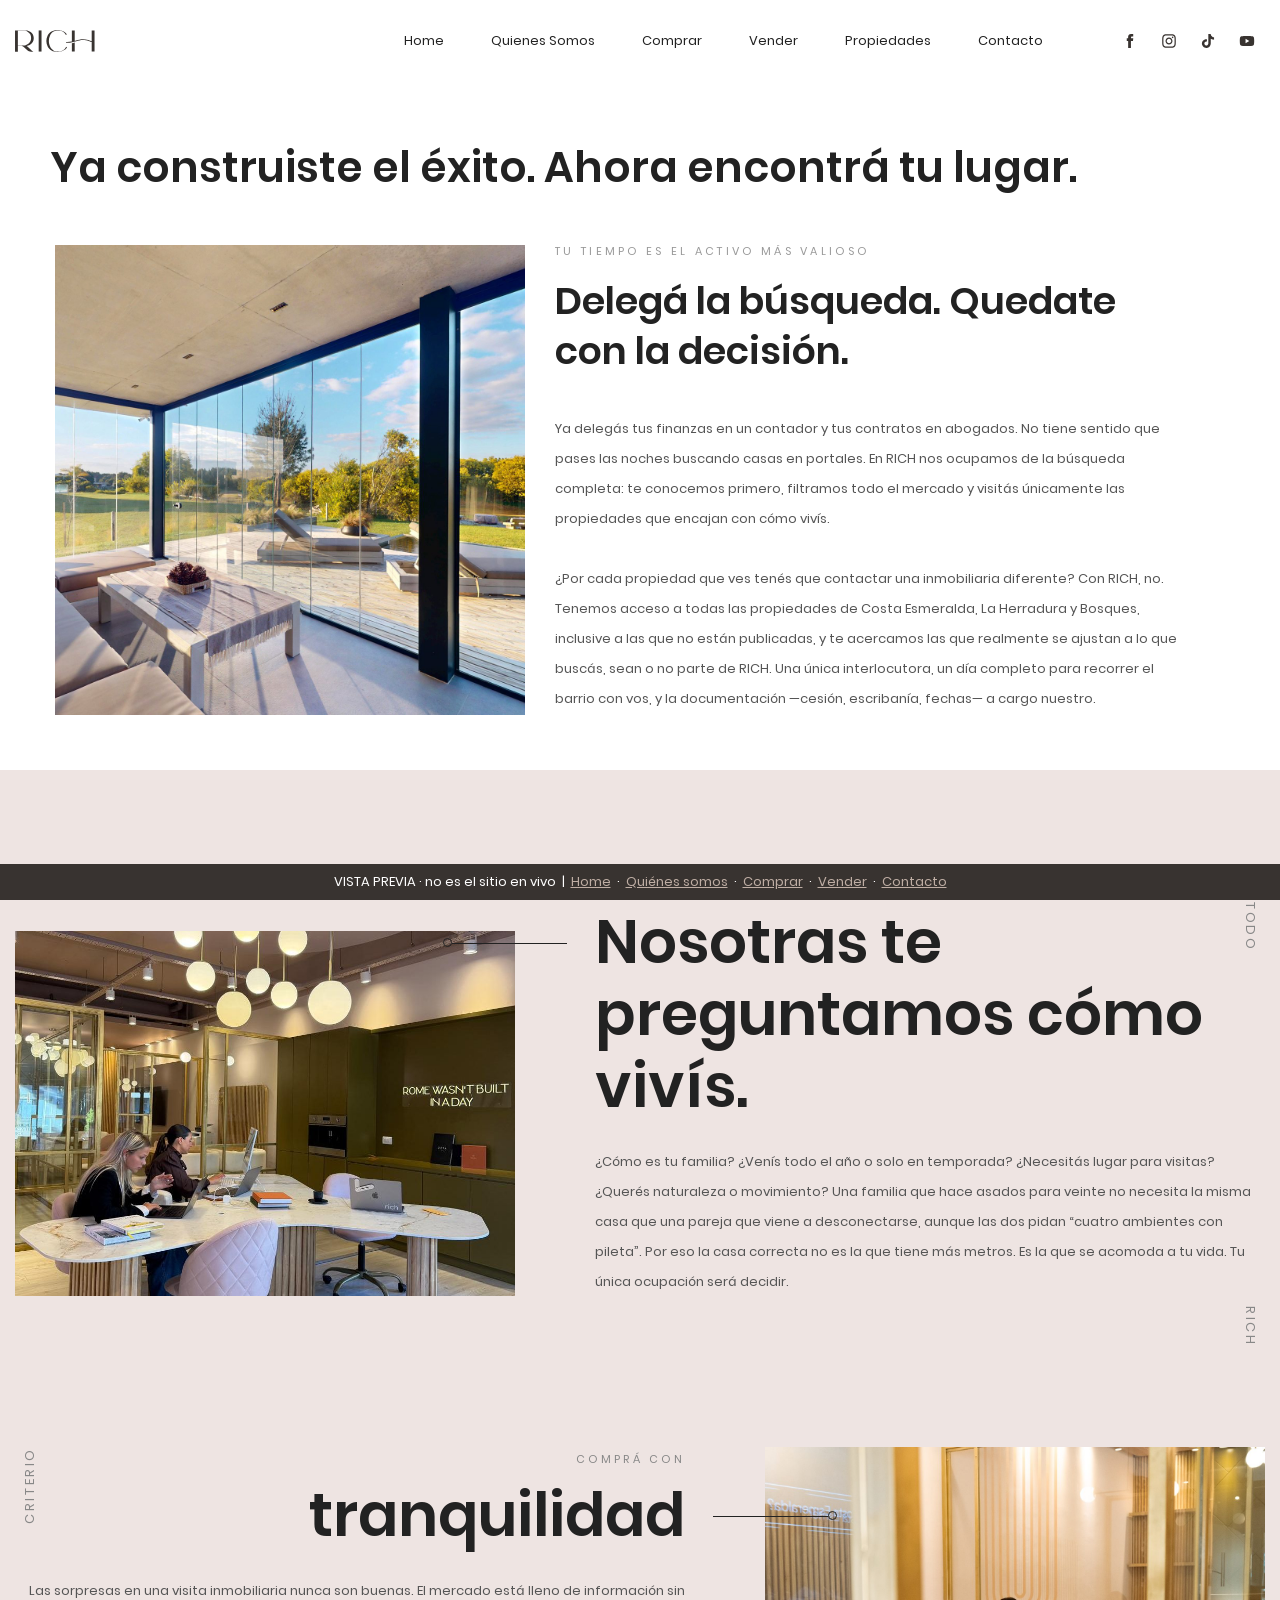
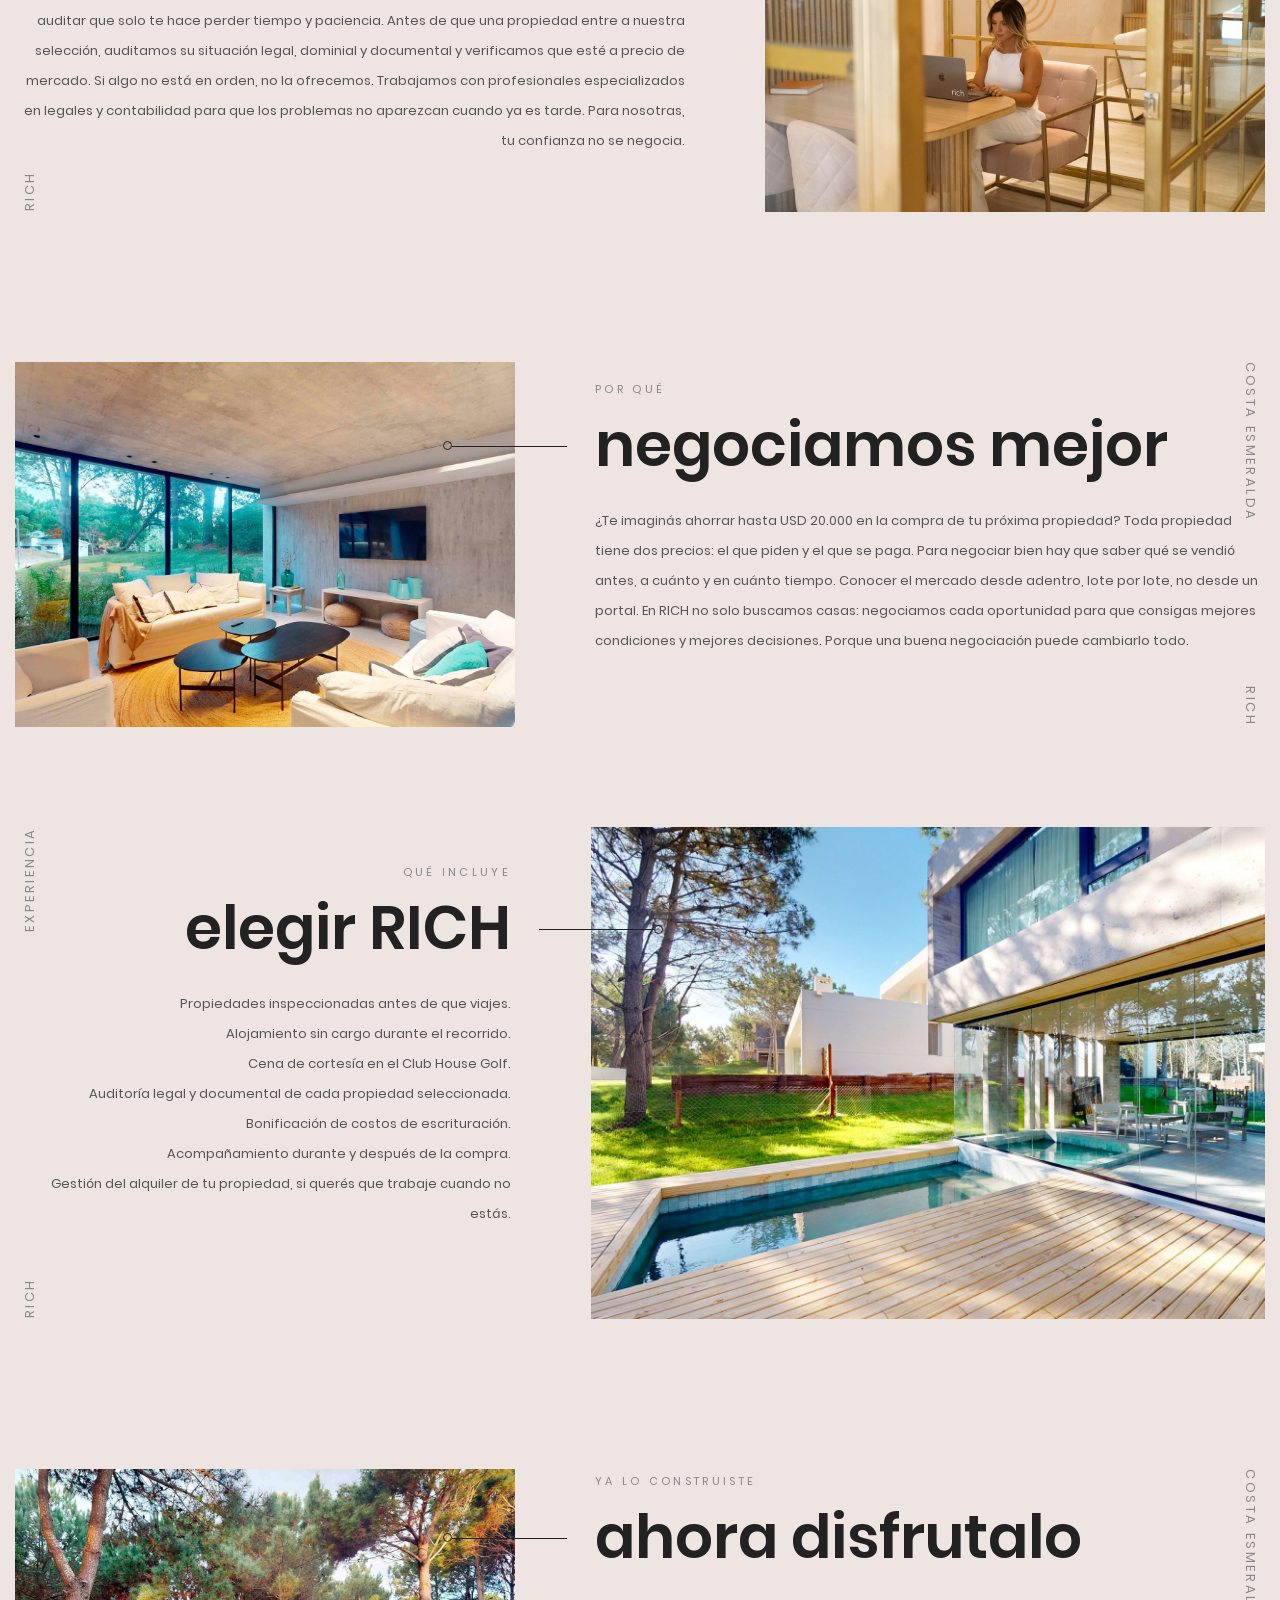
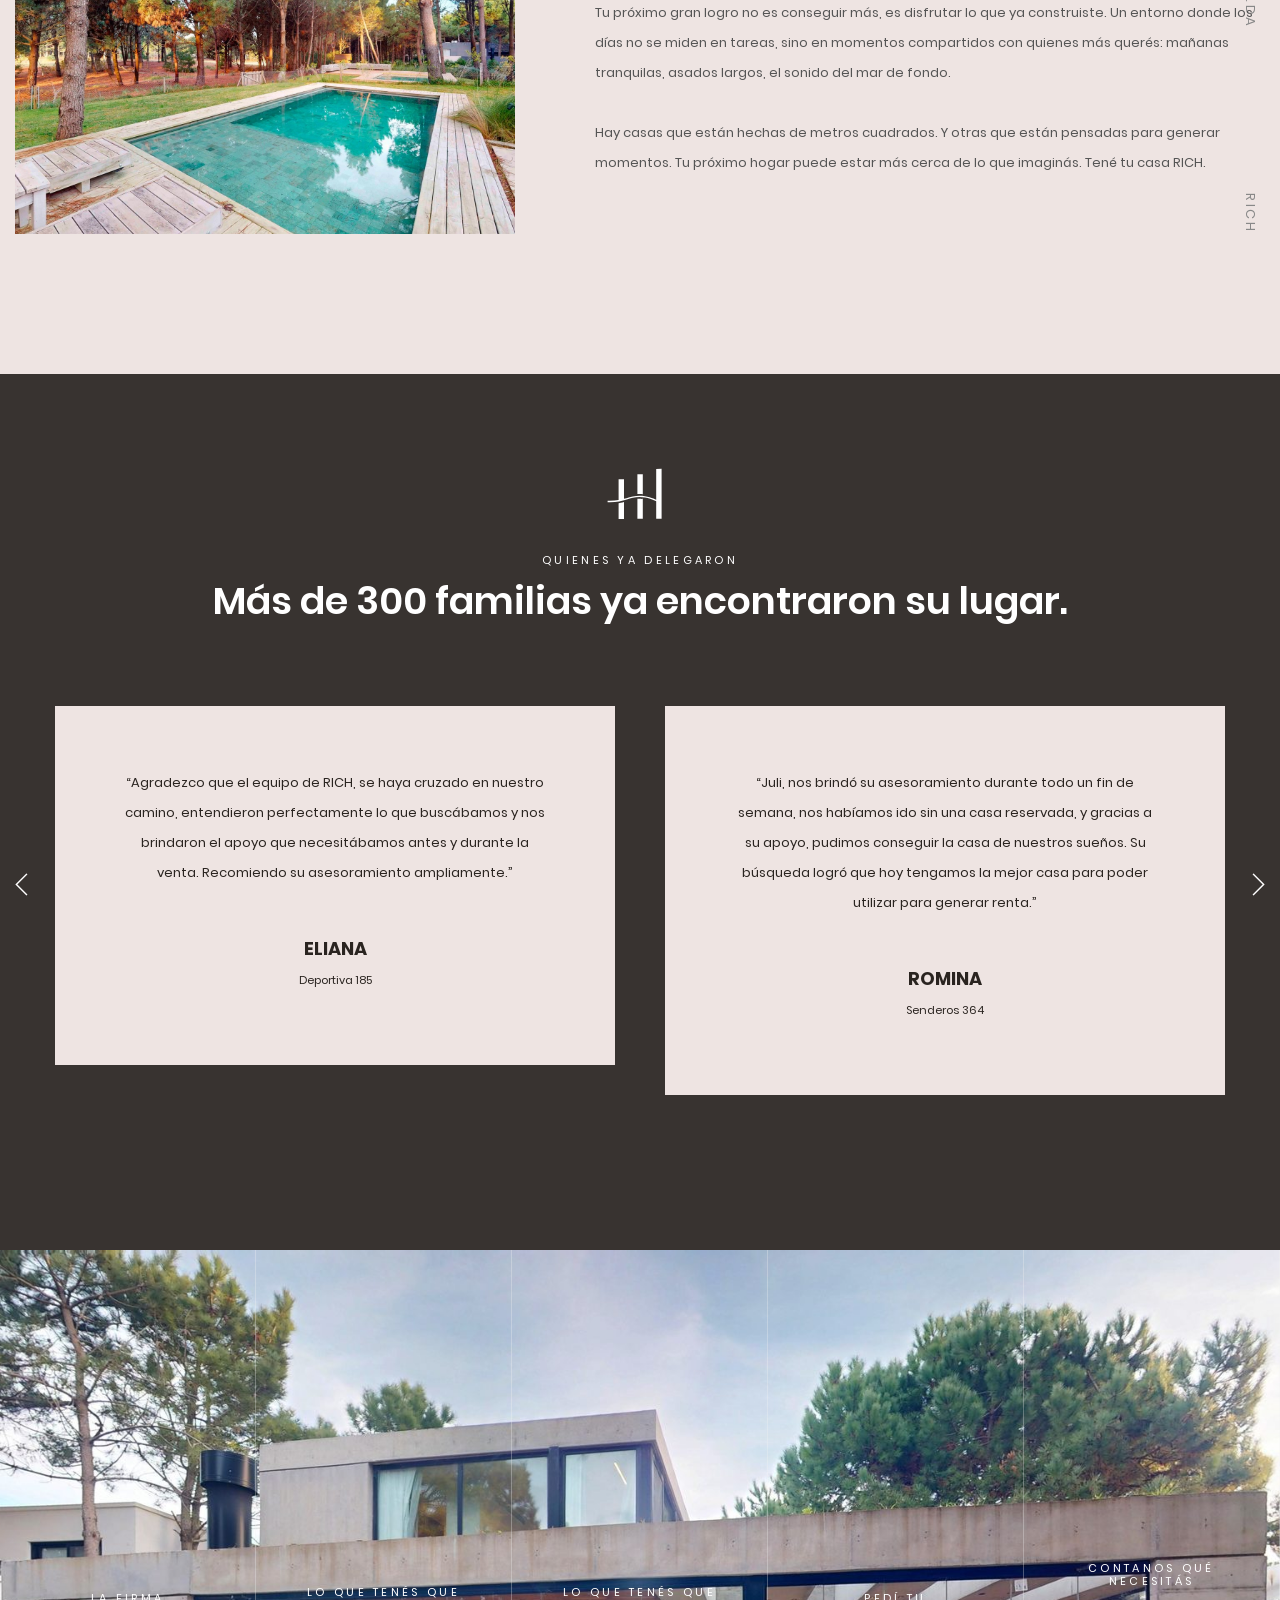
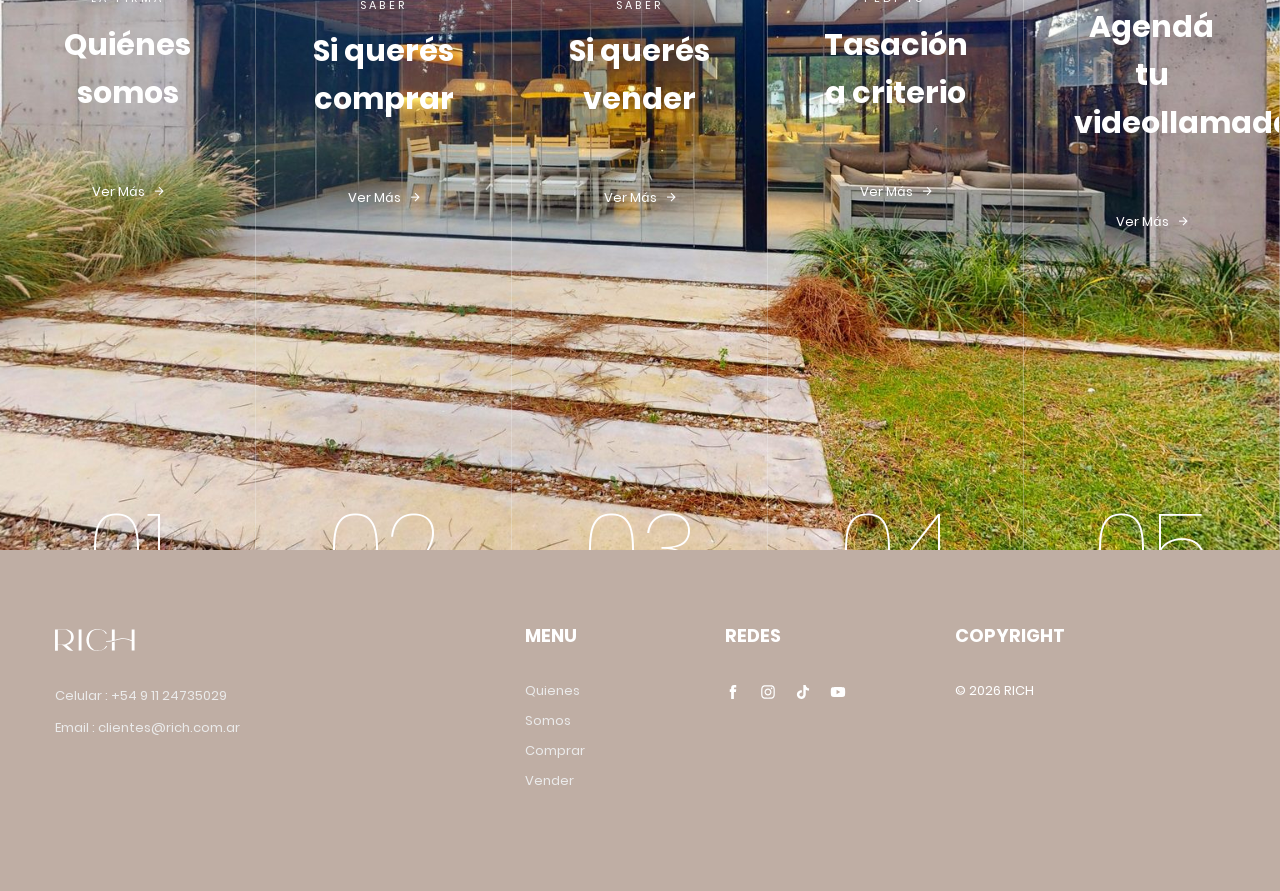
==== commit 156e3ef6: "Carruseles: ancho estable aunque las fotos carguen lento Co-Authored-By: Claude Opus 5.5 <noreply@an" ====
--- a/comprar.html
+++ b/comprar.html
@@ -2,6 +2,7 @@
 <html lang="en">
 
 <head>
+    <meta name="robots" content="noindex, nofollow">
             <!-- Title Page-->
         <title>Comprar · Vista previa Somos Rich</title>
 
@@ -47,7 +48,6 @@
 
        
         
-    <meta name="robots" content="noindex, nofollow">
         <style>
         /* RICH 2026 - Comprar */
         .title-1,.title-2,.title-3{font-weight:600!important}
@@ -58,6 +58,26 @@
         #pasos_mobile #paso_03{background-image:url("assets/rich2026-paso-03.jpg")}
         #pasos_mobile #paso_04{background-image:url("assets/rich2026-paso-04.jpg")}
         #pasos_mobile #paso_05{background-image:url("assets/rich2026-paso-05.jpg")}
+        /* RICH 2026 - espacios en celular */
+        @media (max-width:767px){
+            section.p-t-100{padding-top:50px!important}
+            section.p-t-110,section.p-t-120{padding-top:60px!important}
+            section.p-t-50{padding-top:25px!important}
+            section.section.p-t-100.p-b-65{padding-bottom:30px!important}
+            .media-about > .row.p-t-50.p-b-50{padding-top:10px!important;padding-bottom:20px!important}
+            .media-about .media__img{margin-top:30px}
+            .entry-header .title-2.p-b-55{padding-bottom:25px!important}
+            .row.p-t-60{padding-top:25px!important}
+            section.p-b-80{padding-bottom:50px!important}
+            section.p-t-80{padding-top:50px!important}
+            section.p-b-100{padding-bottom:60px!important}
+            section.p-t-100.p-b-100{padding-top:60px!important}
+            .project-style-1 .entry-meta{margin-bottom:25px!important}
+            #home_vender{padding-top:20px!important}
+            .media-statistic-2{margin-bottom:35px}
+        }
+        /* RICH 2026 - carruseles: ancho estable aunque las fotos tarden */
+        .slick-content.js-slick-content > .slick-list{flex:1 1 100%;width:100%;min-width:0}
     </style>
 </head>
 
@@ -657,7 +677,10 @@
     <script type="text/javascript" src="js/config-revolution.min.js"></script>
 
     <!-- Main JS-->
-    <script src="js/global.js"></script>
+    <script src="js/global.js"></script>    <script>/* RICH 2026 - recalcular carruseles cuando terminan de cargar las fotos */
+    (function($){ if(!$) return; $(window).on('load', function(){ $('.js-slick-content.slick-initialized').each(function(){ try{ $(this).slick('setPosition'); }catch(e){} }); }); })(window.jQuery);</script>
+
+
 <div style="position:fixed;bottom:0;left:0;right:0;z-index:2147483647;background:#383330;color:#fff;font:13px Poppins,sans-serif;padding:8px 16px calc(8px + env(safe-area-inset-bottom,0px));text-align:center">VISTA PREVIA · no es el sitio en vivo &nbsp;|&nbsp; <a style="color:#bfaea4;text-decoration:underline" href="index.html">Home</a> &nbsp;·&nbsp; <a style="color:#bfaea4;text-decoration:underline" href="quienes.html">Quiénes somos</a> &nbsp;·&nbsp; <a style="color:#bfaea4;text-decoration:underline" href="comprar.html">Comprar</a> &nbsp;·&nbsp; <a style="color:#bfaea4;text-decoration:underline" href="vender.html">Vender</a> &nbsp;·&nbsp; <a style="color:#bfaea4;text-decoration:underline" href="contacto.html">Contacto</a></div>
 </body>
 
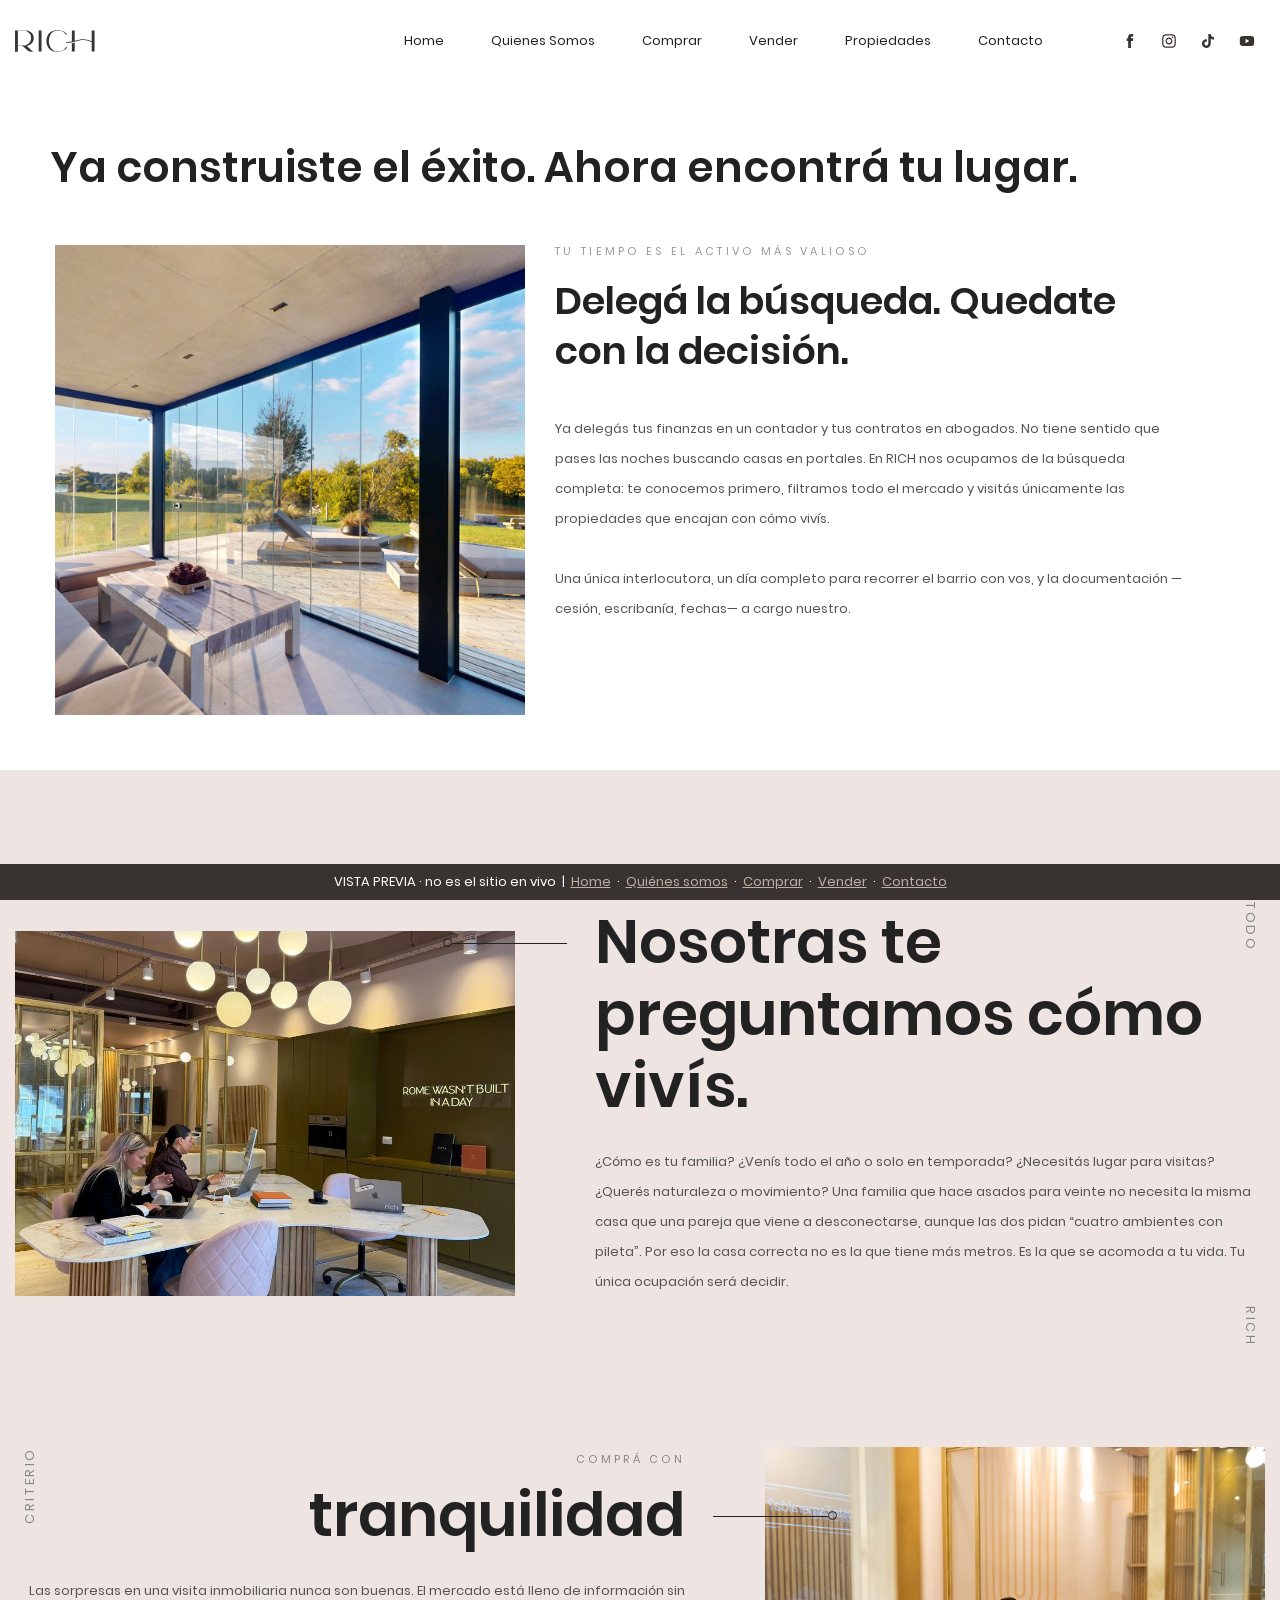
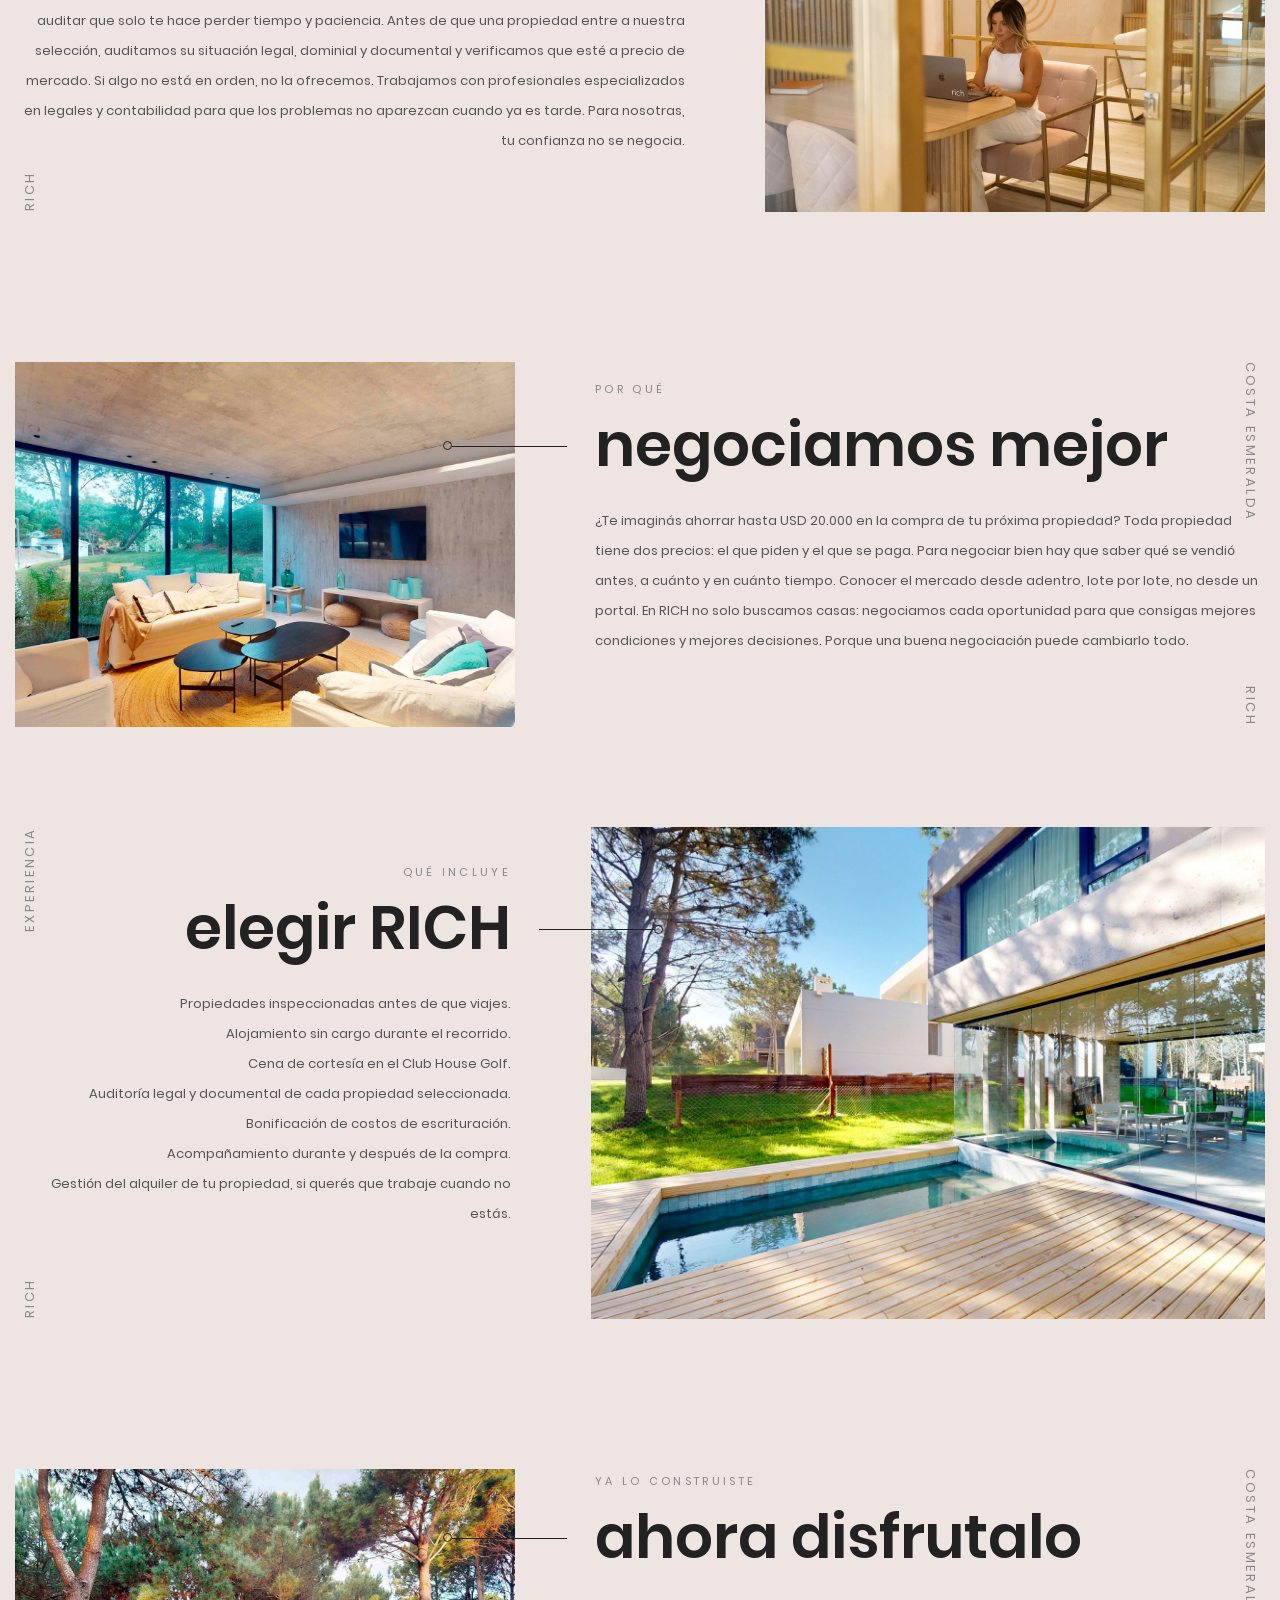
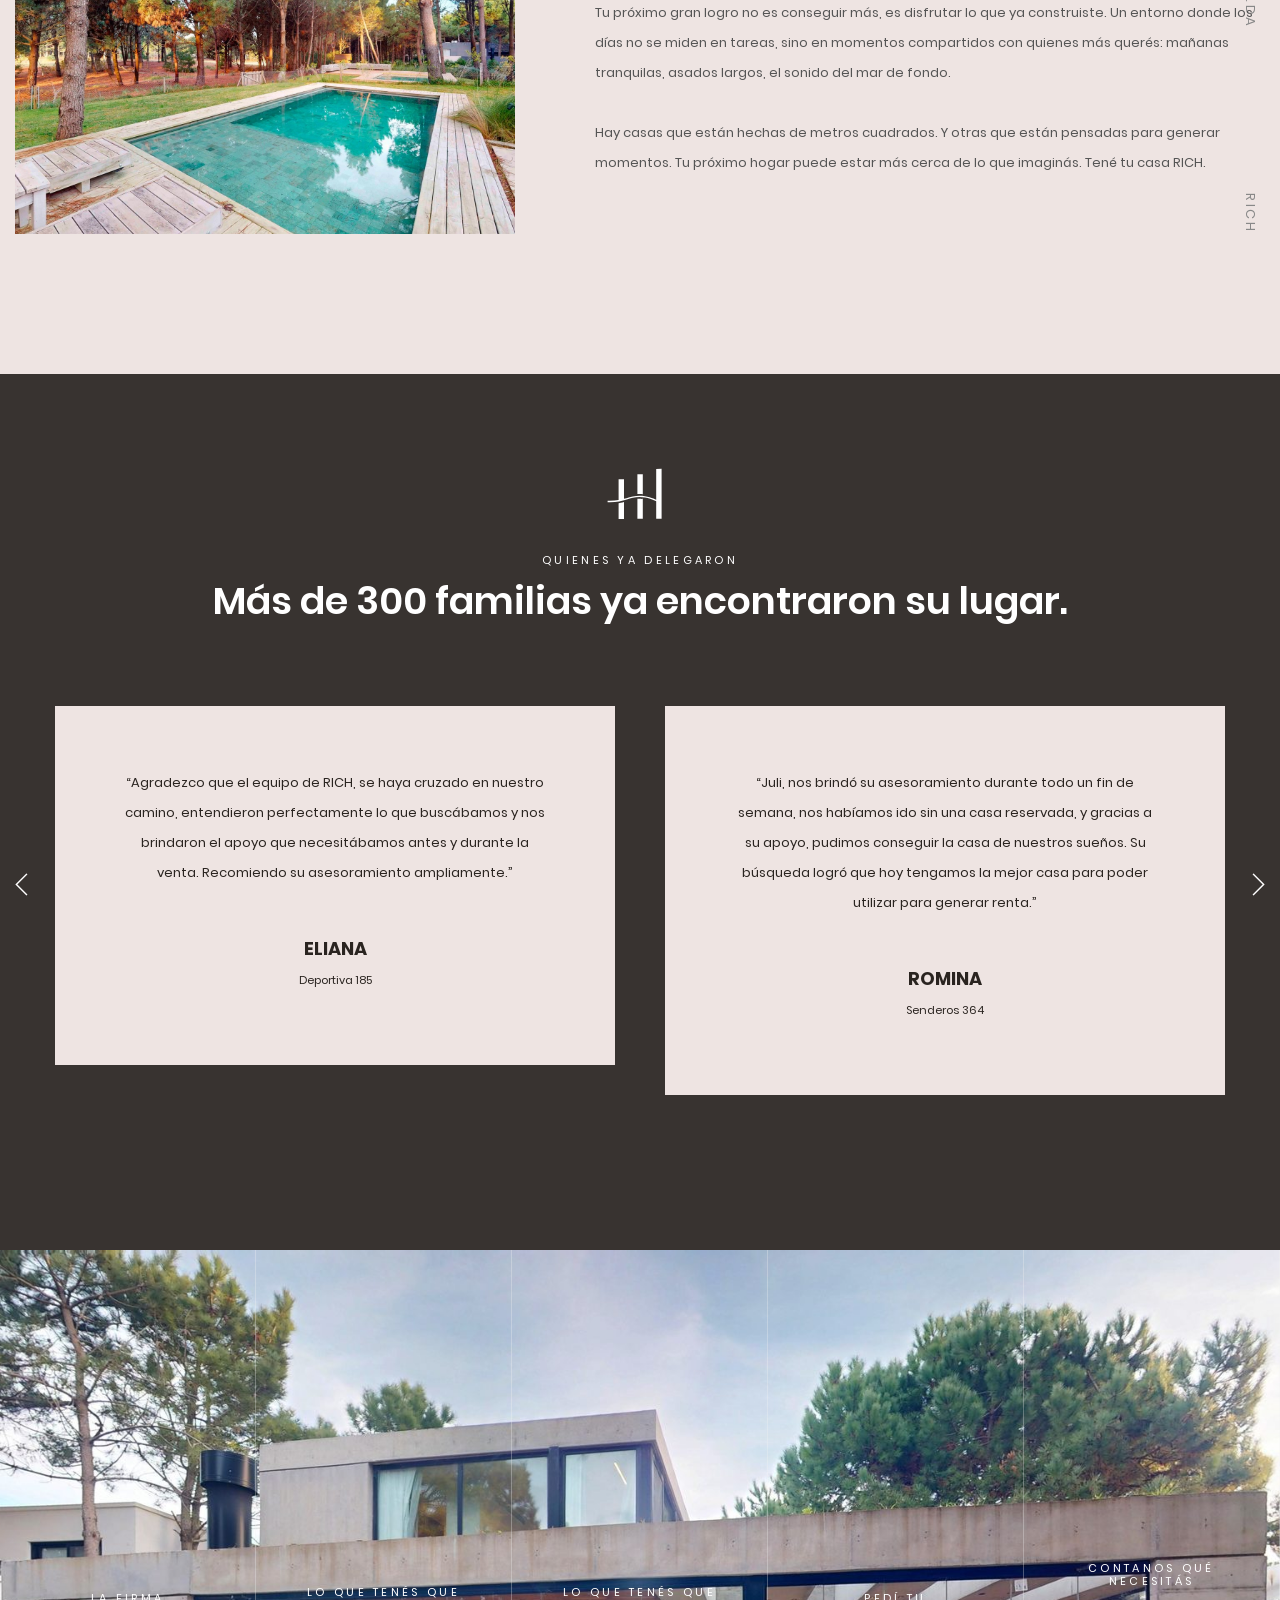
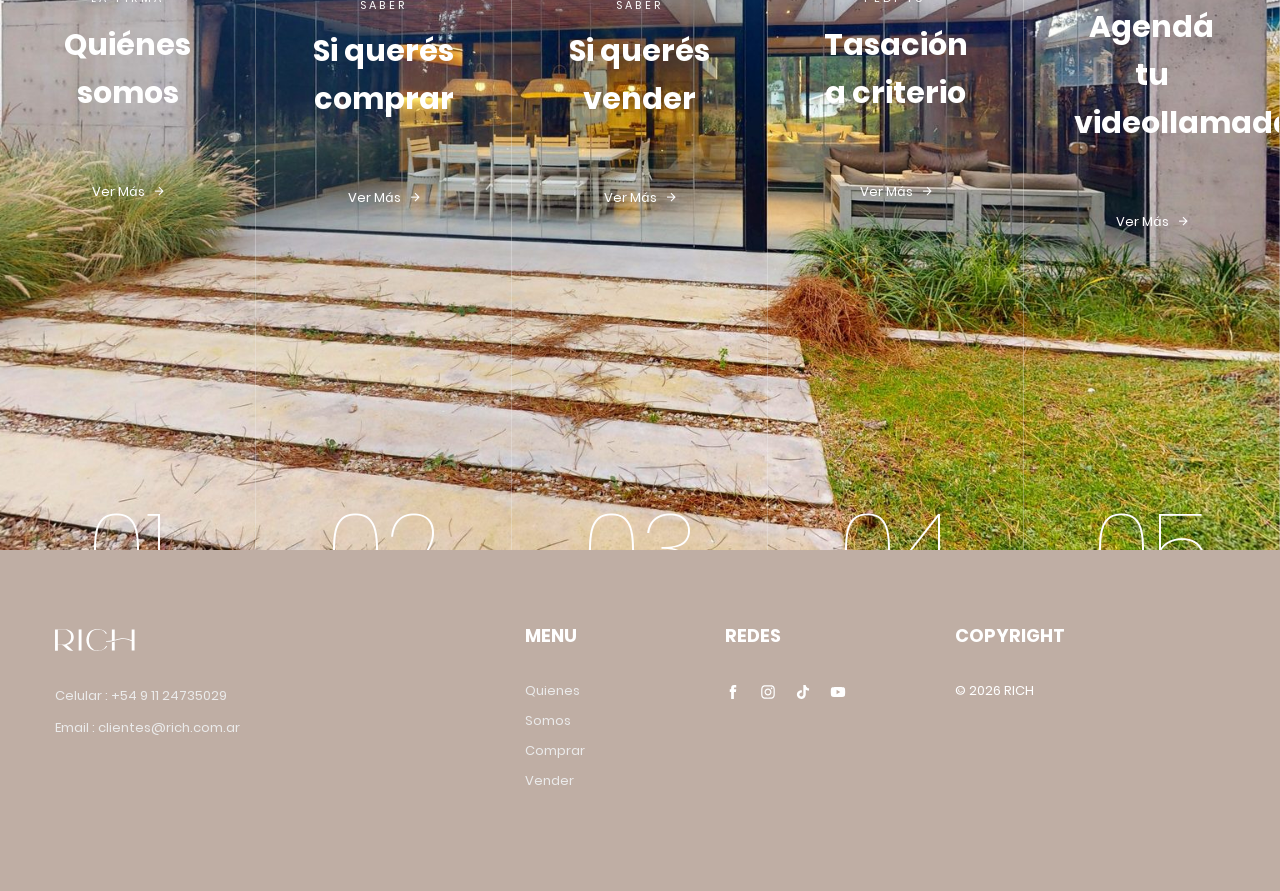
==== commit 1bbe0258: "Cambios de texto RICH: Home, Comprar, Vender y Contacto Co-Authored-By: Claude Opus 5.5 <noreply@ant" ====
--- a/comprar.html
+++ b/comprar.html
@@ -220,7 +220,7 @@
 <div class="media__body">
 <h5 class="title-sub">TU TIEMPO ES EL ACTIVO MÁS VALIOSO</h5>
 <h2 class="title-1">Delegá la búsqueda. Quedate con la decisión.</h2>
-<p class="media__text" style="margin-bottom:0">Ya delegás tus finanzas en un contador y tus contratos en abogados. No tiene sentido que pases las noches buscando casas en portales. En RICH nos ocupamos de la búsqueda completa: te conocemos primero, filtramos todo el mercado y visitás únicamente las propiedades que encajan con cómo vivís.<br/><br/>¿Por cada propiedad que ves tenés que contactar una inmobiliaria diferente? Con RICH, no. Tenemos acceso a todas las propiedades de Costa Esmeralda, La Herradura y Bosques, inclusive a las que no están publicadas, y te acercamos las que realmente se ajustan a lo que buscás, sean o no parte de RICH. Una única interlocutora, un día completo para recorrer el barrio con vos, y la documentación —cesión, escribanía, fechas— a cargo nuestro.</p>
+<p class="media__text" style="margin-bottom:0">Ya delegás tus finanzas en un contador y tus contratos en abogados. No tiene sentido que pases las noches buscando casas en portales. En RICH nos ocupamos de la búsqueda completa: te conocemos primero, filtramos todo el mercado y visitás únicamente las propiedades que encajan con cómo vivís.<br/><br/>Una única interlocutora, un día completo para recorrer el barrio con vos, y la documentación —cesión, escribanía, fechas— a cargo nuestro.</p>
 </div>
 </div>
 </div>
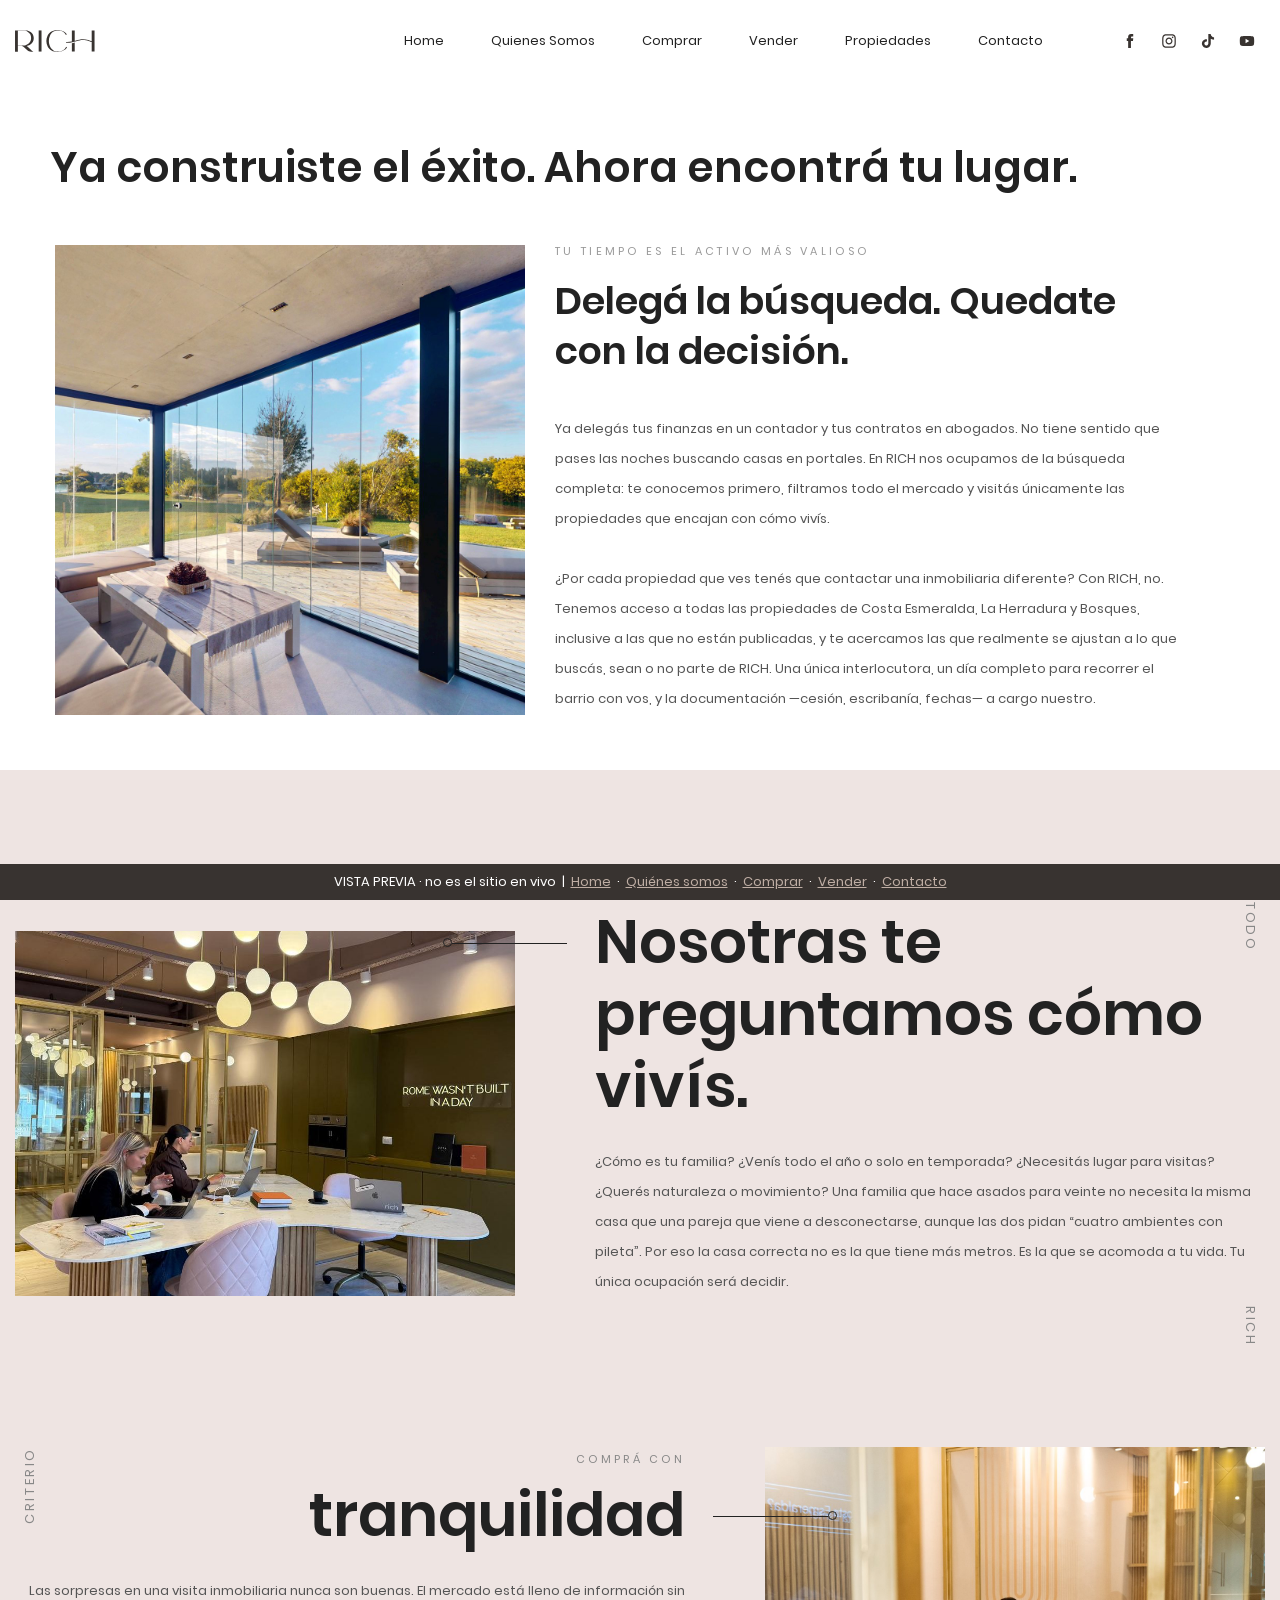
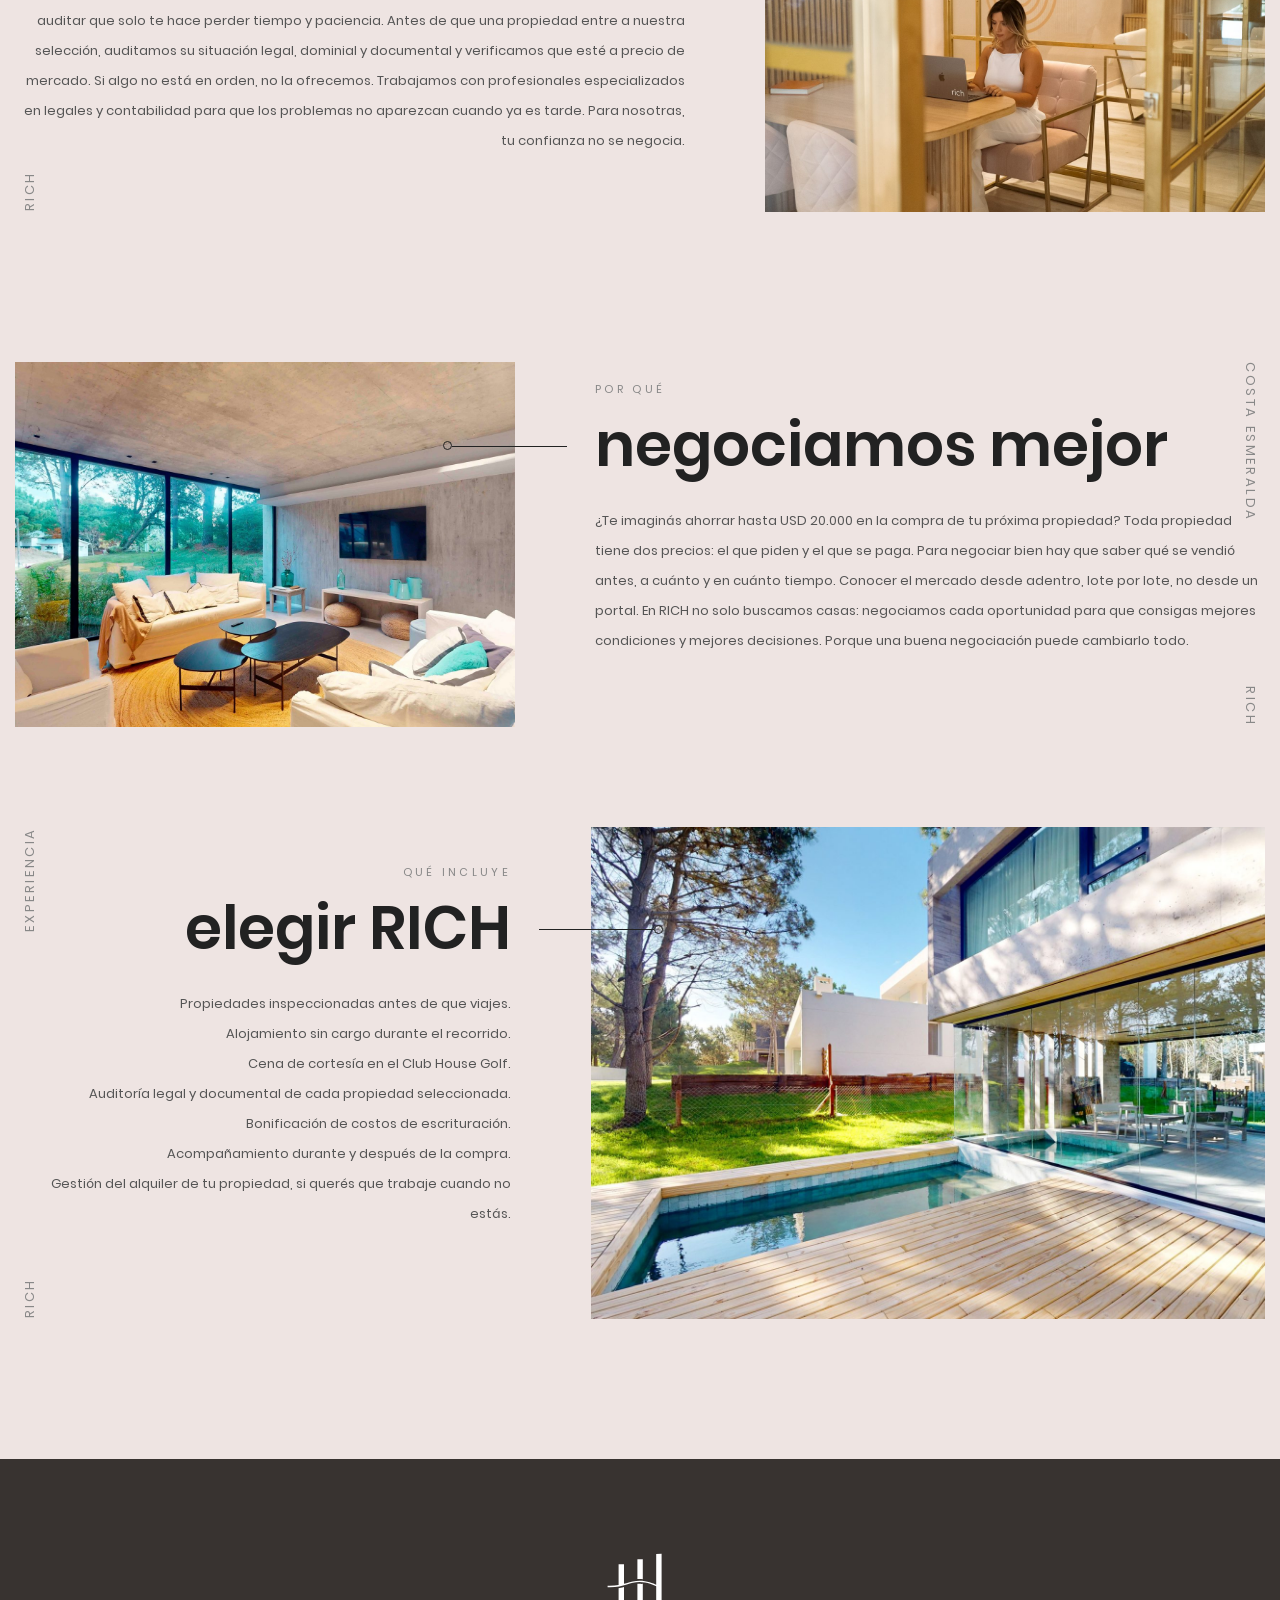
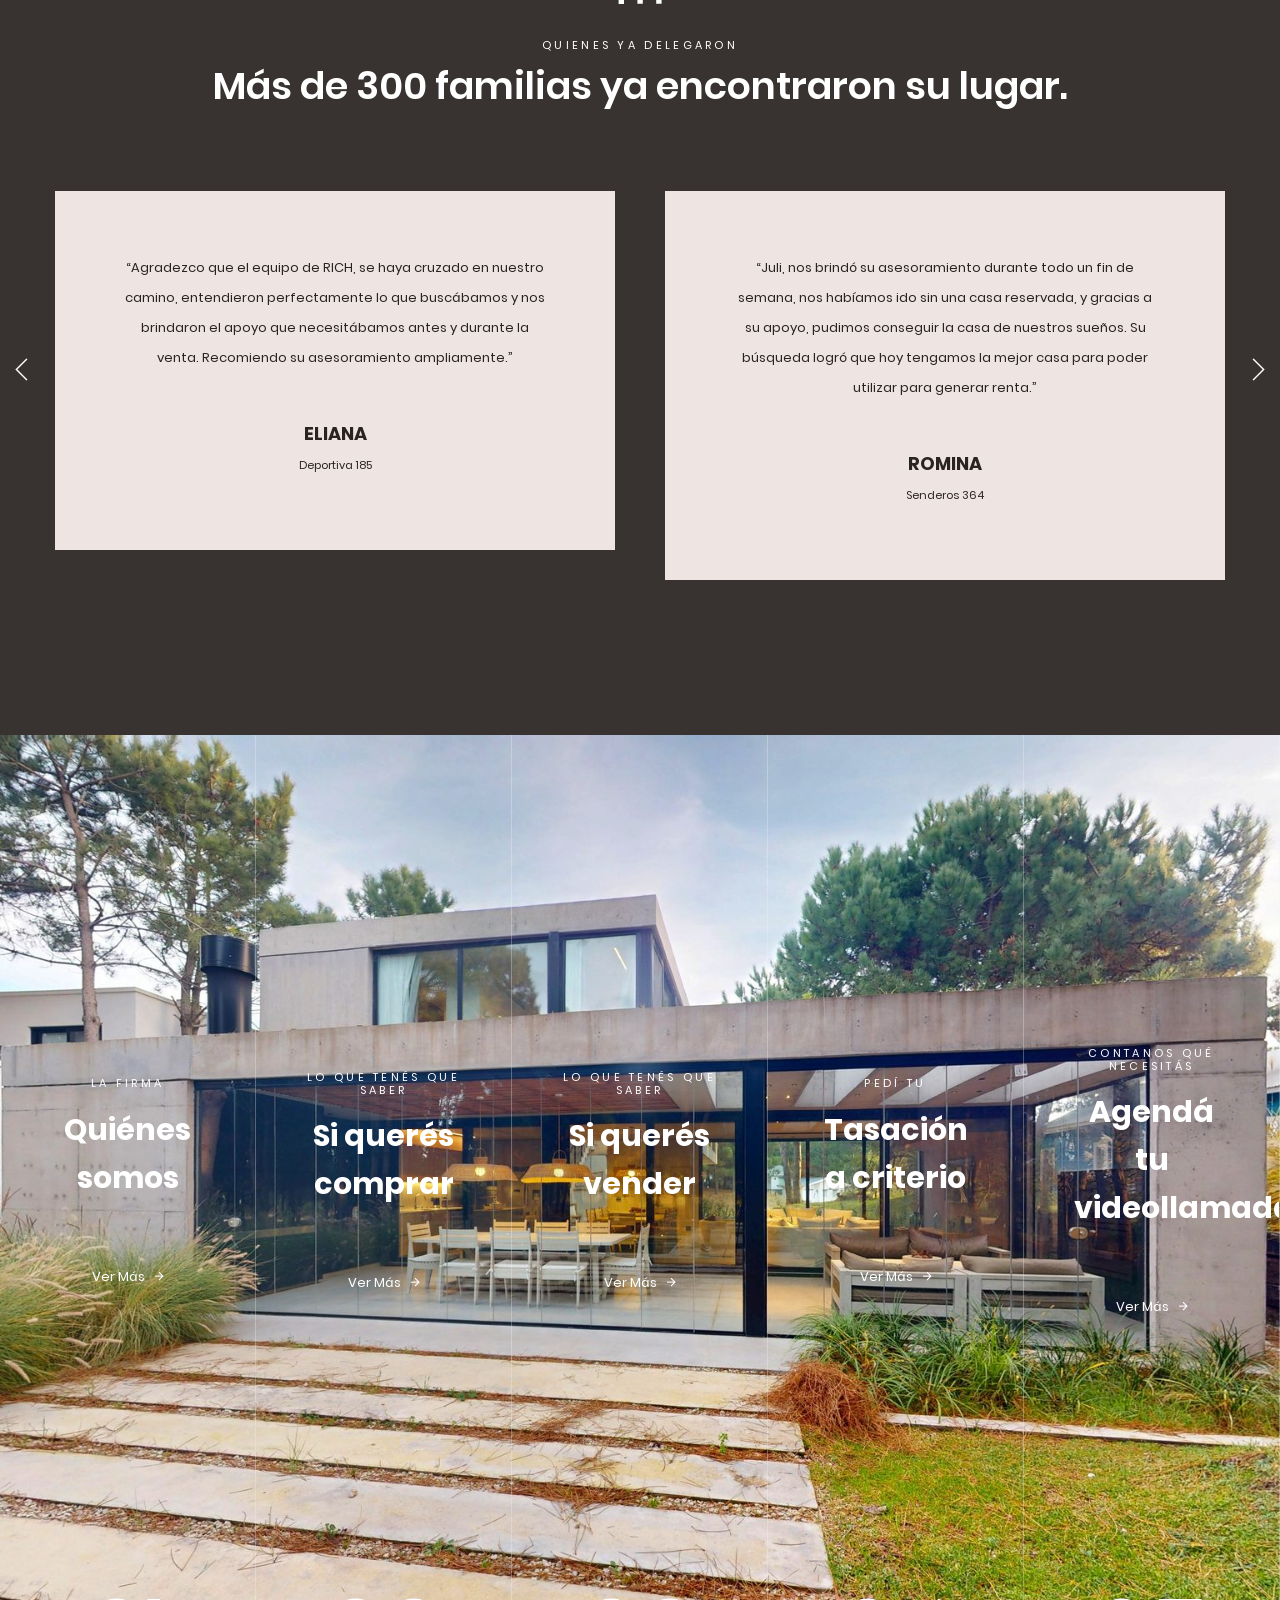
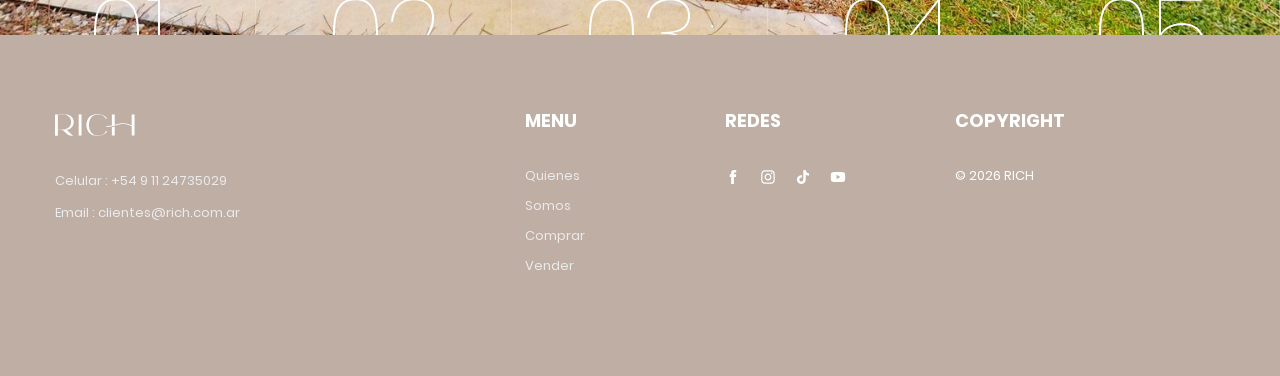
==== commit 8baf6102: "Comprar: restaurar párrafo y sacar la sección "ahora disfrutalo" Co-Authored-By: Claude Opus 5.5 <no" ====
--- a/comprar.html
+++ b/comprar.html
@@ -220,7 +220,7 @@
 <div class="media__body">
 <h5 class="title-sub">TU TIEMPO ES EL ACTIVO MÁS VALIOSO</h5>
 <h2 class="title-1">Delegá la búsqueda. Quedate con la decisión.</h2>
-<p class="media__text" style="margin-bottom:0">Ya delegás tus finanzas en un contador y tus contratos en abogados. No tiene sentido que pases las noches buscando casas en portales. En RICH nos ocupamos de la búsqueda completa: te conocemos primero, filtramos todo el mercado y visitás únicamente las propiedades que encajan con cómo vivís.<br/><br/>Una única interlocutora, un día completo para recorrer el barrio con vos, y la documentación —cesión, escribanía, fechas— a cargo nuestro.</p>
+<p class="media__text" style="margin-bottom:0">Ya delegás tus finanzas en un contador y tus contratos en abogados. No tiene sentido que pases las noches buscando casas en portales. En RICH nos ocupamos de la búsqueda completa: te conocemos primero, filtramos todo el mercado y visitás únicamente las propiedades que encajan con cómo vivís.<br/><br/>¿Por cada propiedad que ves tenés que contactar una inmobiliaria diferente? Con RICH, no. Tenemos acceso a todas las propiedades de Costa Esmeralda, La Herradura y Bosques, inclusive a las que no están publicadas, y te acercamos las que realmente se ajustan a lo que buscás, sean o no parte de RICH. Una única interlocutora, un día completo para recorrer el barrio con vos, y la documentación —cesión, escribanía, fechas— a cargo nuestro.</p>
 </div>
 </div>
 </div>
@@ -330,29 +330,7 @@
 </section>
 
 
-<section class="p-t-50">
-<div class="wrap wrap--w1790">
-<div class="container-fluid">
-<article class="media-project-3">
-<div class="media__body">
-<figure class="media__img">
-<a href="#">
-<img alt="" src="assets/comprar/rich2026-disfrutalo.jpg"/>
-</a>
-</figure>
-<span class="add">COSTA ESMERALDA</span>
-<span class="year">RICH</span>
-<div class="media__content">
-<div class="pointer"></div>
-<h4 class="title-sub title-sub--c8">YA LO CONSTRUISTE</h4>
-<h2 class="title-3" style="text-transform: none;">ahora disfrutalo</h2>
-<p class="media__text">Tu próximo gran logro no es conseguir más, es disfrutar lo que ya construiste. Un entorno donde los días no se miden en tareas, sino en momentos compartidos con quienes más querés: mañanas tranquilas, asados largos, el sonido del mar de fondo.<br/><br/>Hay casas que están hechas de metros cuadrados. Y otras que están pensadas para generar momentos. Tu próximo hogar puede estar más cerca de lo que imaginás. Tené tu casa RICH.</p>
-</div>
-</div>
-</article>
-</div>
-</div>
-</section>
+
 
 </div>
 
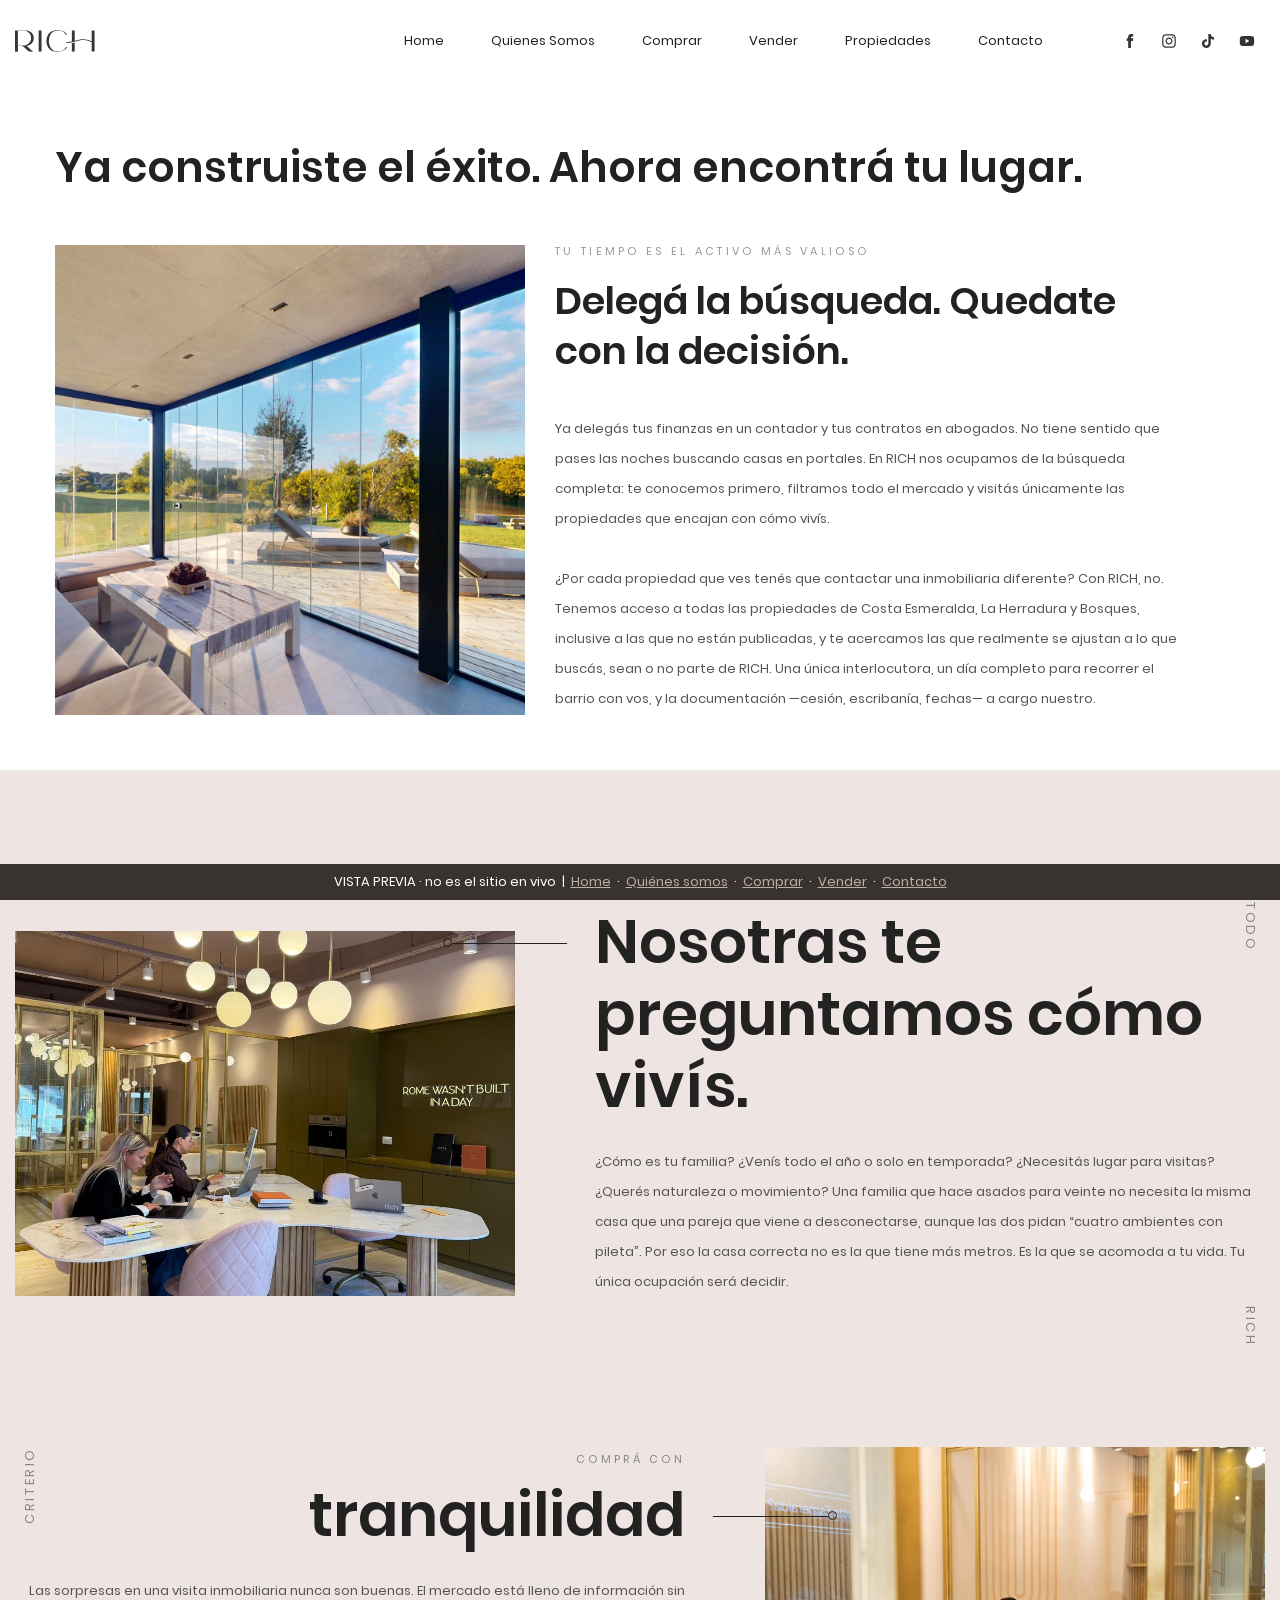
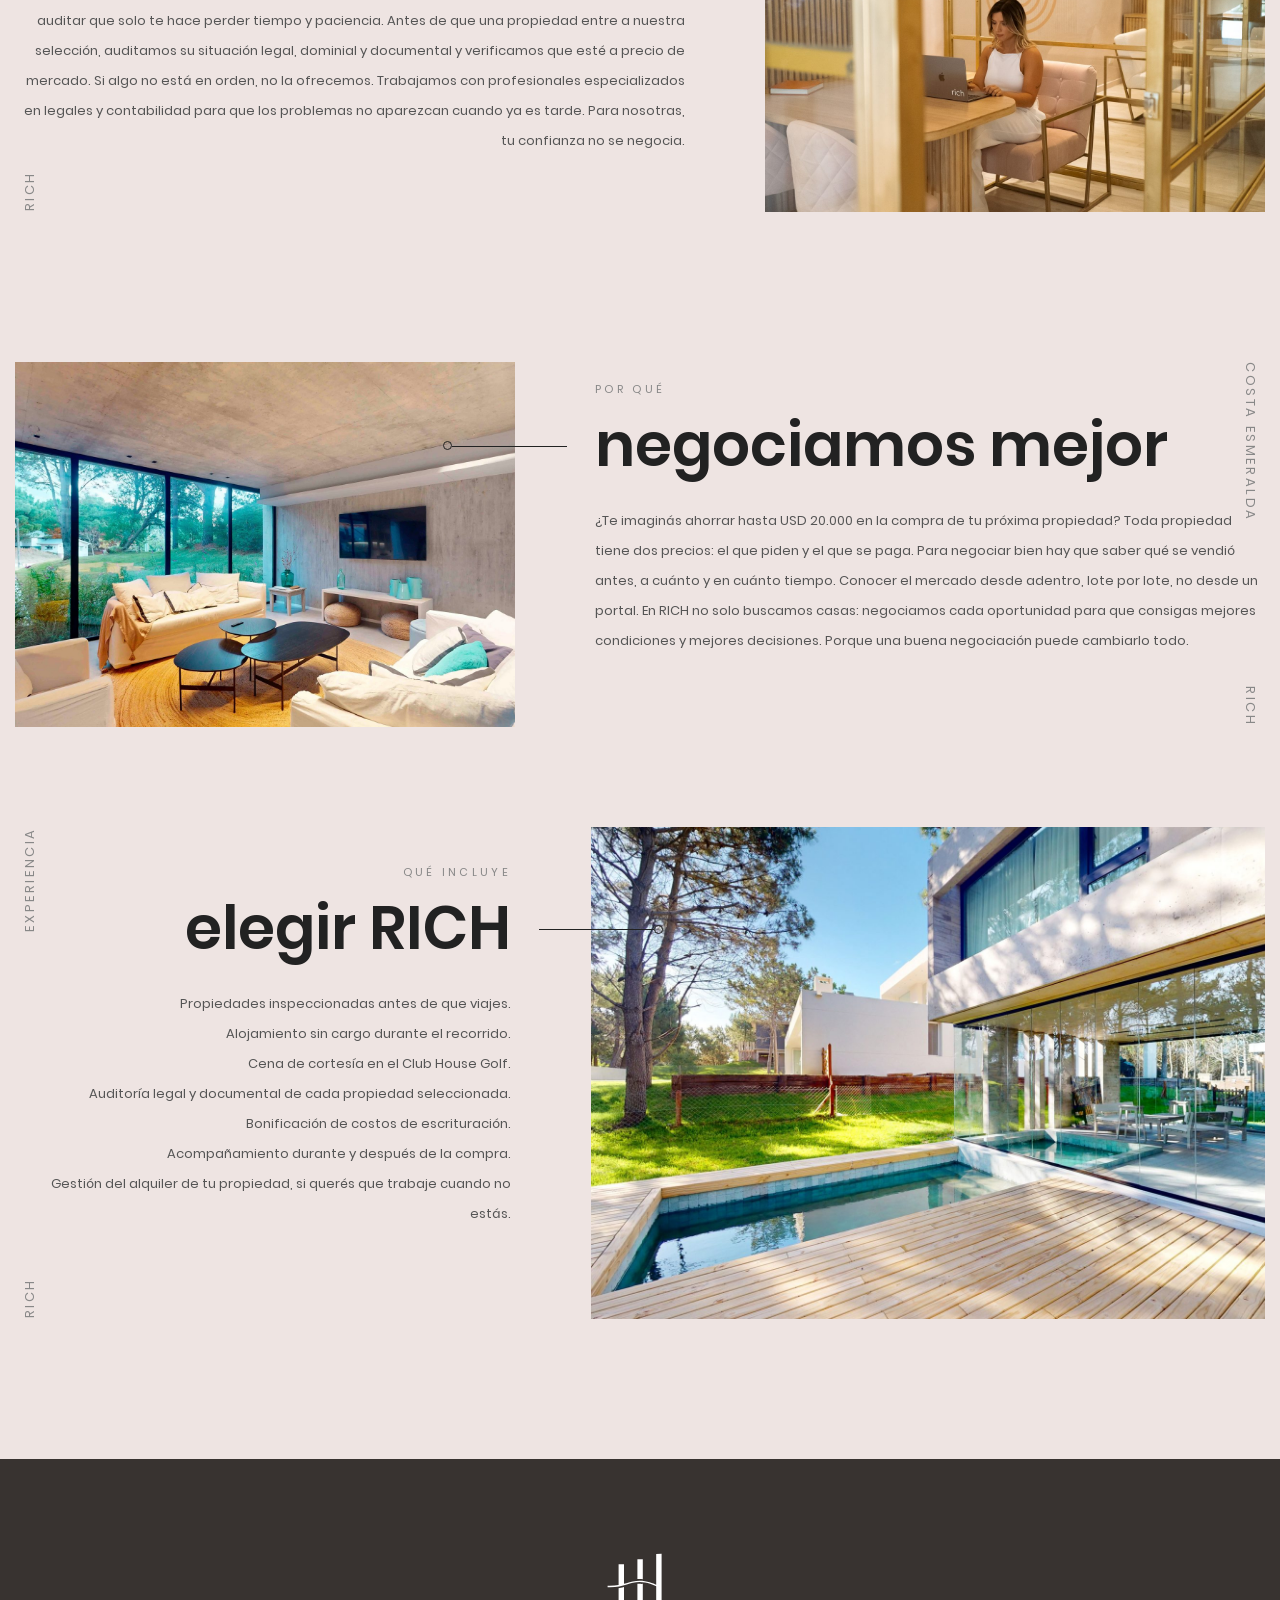
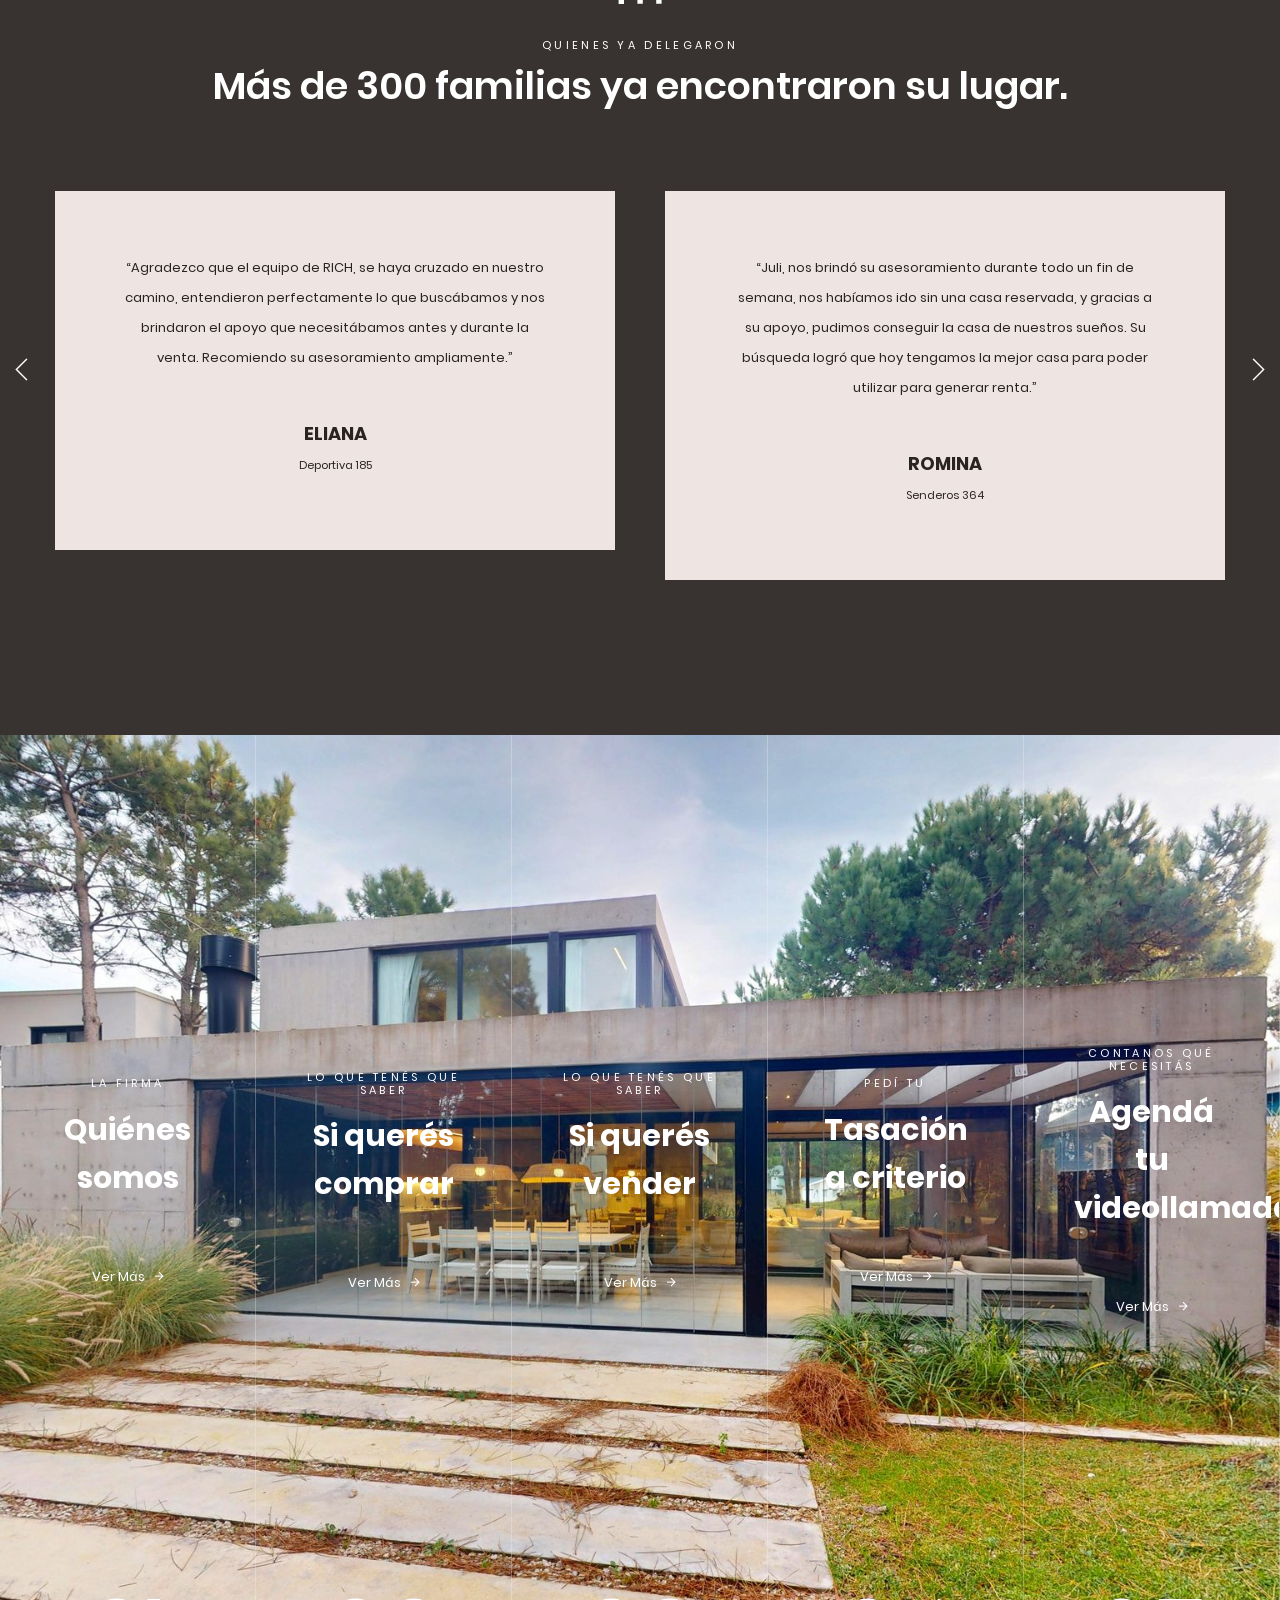
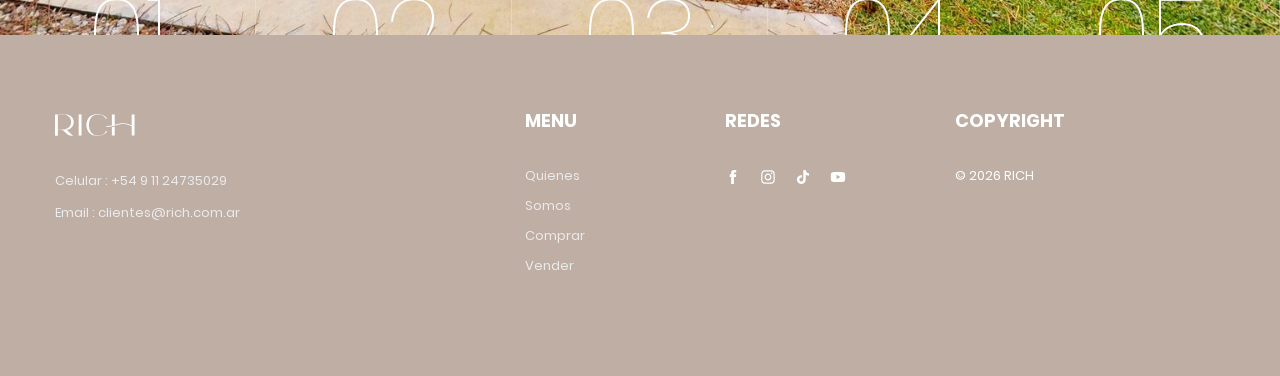
==== commit ebc27b40: "Ajustes mobile: datos de Vender en 2 columnas y título de Comprar más chico y alineado Co-Authored-B" ====
--- a/comprar.html
+++ b/comprar.html
@@ -207,8 +207,10 @@
 <section class="p-t-10 p-b-55">
 <div class="container">
 <div class="media-about">
-<div class="row p-t-50 p-b-50 p-l-10 p-r-10">
-<h2 class="title-2" style="font-size: 42px;">Ya construiste el éxito. Ahora encontrá tu lugar.</h2>
+<div class="row p-t-50 p-b-50">
+<div class="col-12">
+<h2 class="title-2 title-2--comprar">Ya construiste el éxito. Ahora encontrá tu lugar.</h2>
+</div>
 </div>
 <div class="row">
 <div class="col-lg-5">
--- a/css/custom.css
+++ b/css/custom.css
@@ -148,4 +148,45 @@
     .view_mobile {
         display: block;
     }
-}+}
+/* Home - Quiénes somos: párrafos con espacio corto y botón más arriba */
+.media-about .media__text--compact {
+  margin-bottom:32px
+}
+.media-about .media__text--compact p {
+  margin-bottom:12px
+}
+.media-about .media__text--compact p:last-child {
+  margin-bottom:0
+}
+
+/* Comprar - título principal */
+.title-2--comprar {
+  font-size:42px
+}
+
+/* Mobile: títulos principales más chicos y datos de Vender en 2 columnas compactas */
+@media (max-width:575px) {
+  .title-2,
+  .title-2--comprar {
+    font-size:30px;
+    line-height:1.25
+  }
+  .project-style-1 .entry-header .title-2 {
+    padding-bottom:30px
+  }
+  .project-style-1 .entry-meta {
+    padding:28px 20px 8px;
+    margin-bottom:35px
+  }
+  .project-style-1 .entry-meta__item {
+    margin-bottom:20px
+  }
+  .project-style-1 .entry-meta__item .key {
+    font-size:15px
+  }
+  .project-style-1 .entry-meta__item .value {
+    display:block;
+    line-height:1.4
+  }
+}
